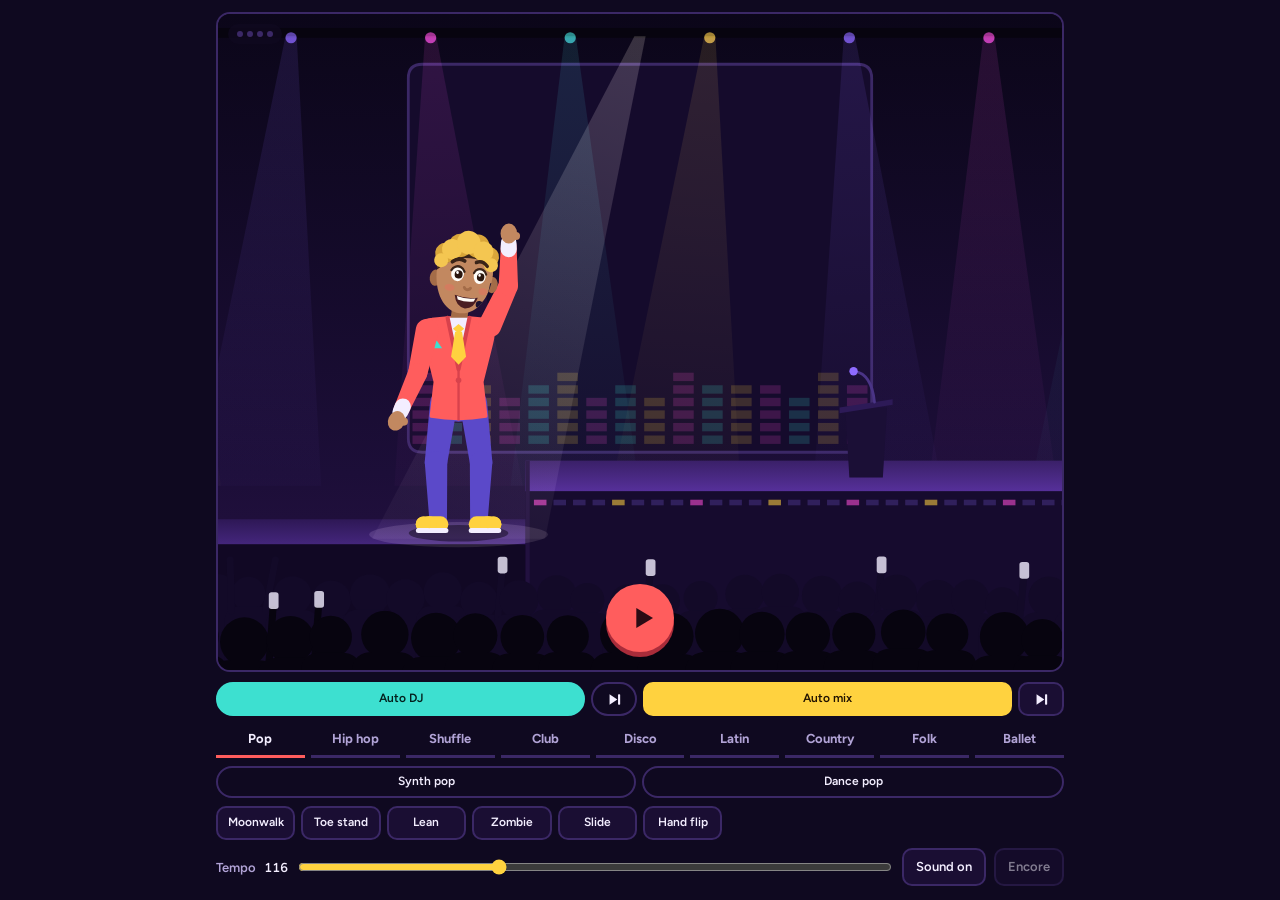
==== dance/index.html @ c763d9d4 "Dance Stage: a foot on full pointe is one tapered shape, not two blobs On full tiptoe the shoe was d" ====
<!DOCTYPE html>
<html lang="en">
<head>
<meta charset="utf-8">
<meta name="viewport" content="width=device-width, initial-scale=1">
<title>Dance Stage</title>
<link href="https://fonts.googleapis.com/css2?family=Bowlby+One&family=Figtree:wght@400;600;700&display=swap" rel="stylesheet">
<style>
:root{
  /* layout: one-screen stage toy. The stage canvas takes all spare height, control deck docked below. */
  --night:#0F0920;
  --deck:#1A0E33;
  --line:#3B2866;
  --coral:#FF5D5D;
  --sun:#FFD23F;
  --aqua:#3DE0D0;
  --paper:#F3EEFF;
  --muted:#B1A3D6;
  --display:"Bowlby One","Arial Black",Impact,sans-serif;
  --body:"Figtree",system-ui,-apple-system,"Segoe UI",Roboto,sans-serif;
  color-scheme:dark;
}
*{box-sizing:border-box}
[hidden]{display:none!important}
html,body{height:100%;margin:0}
body{background:var(--night);color:var(--paper);font-family:var(--body);-webkit-font-smoothing:antialiased;overscroll-behavior:none}
.app{height:100%;min-height:640px;max-width:880px;margin:0 auto;display:flex;flex-direction:column}

.stage{position:relative;flex:1 1 auto;min-height:280px;margin:12px 16px 0;border:2px solid var(--line);border-radius:14px;overflow:hidden;background:#0B0619}
canvas{position:absolute;inset:0;width:100%;height:100%;display:block;touch-action:manipulation;cursor:pointer}
.hud{position:absolute;top:10px;left:10px;display:flex;align-items:center;padding:7px 9px;border-radius:999px;background:rgba(15,9,32,.74);pointer-events:none}
.dots{display:flex;gap:4px;flex:none}
.dots i{width:6px;height:6px;border-radius:50%;background:var(--line)}
.dots i.on{background:var(--sun)}
.go{position:absolute;left:50%;bottom:18px;transform:translateX(-50%);width:68px;height:68px;display:grid;place-items:center;background:var(--coral);border:0;border-radius:50%;padding:0;box-shadow:0 5px 0 #A92C3A;cursor:pointer}
.go svg{width:32px;height:32px;margin-left:5px;fill:#2A0B14}
.go:active{transform:translate(-50%,3px);box-shadow:0 2px 0 #A92C3A}
.hint{position:absolute;left:50%;bottom:8px;transform:translateX(-50%);margin:0;font-size:12px;font-weight:600;color:var(--paper);background:rgba(15,9,32,.74);padding:4px 10px;border-radius:999px;pointer-events:none;white-space:nowrap}
.hint.warn{background:var(--coral);color:#2A0B14}
.mini{position:absolute;top:8px;right:8px;font:600 12px/1 var(--body);color:var(--muted);background:rgba(15,9,32,.74);border:1px solid var(--line);border-radius:999px;padding:8px 12px;cursor:pointer}
.mini:disabled{opacity:.6;cursor:default}
.report{position:absolute;inset:8px;z-index:2;display:flex;flex-direction:column;gap:8px;padding:14px;border:2px solid var(--line);border-radius:12px;background:rgba(15,9,32,.96);font-size:13px;line-height:1.4;overflow:auto}
.report h2{font-family:var(--display);font-weight:400;font-size:18px;margin:0;color:var(--sun)}
.report .sum{margin:0;font-weight:700}
.report .sum.ok{color:var(--aqua)}
.report .sum.bad{color:var(--coral)}
.report ul{margin:0;padding:0;list-style:none;display:grid;gap:6px}
.report li{display:grid;grid-template-columns:1.2em 1fr;gap:0 6px}
.report li b{color:var(--aqua)}
.report li.bad b{color:var(--coral)}
.report li small{grid-column:2;color:var(--muted);font-size:12px}
.report .btn{align-self:flex-start}

.deck{padding:10px 16px 14px;display:flex;flex-direction:column;gap:8px}
.autos{display:grid;grid-template-columns:1fr 46px 1fr 46px;gap:6px}
.autos > *{min-height:34px}
.skip{display:grid;place-items:center;padding:0;color:var(--paper)}
.skip svg{width:17px;height:17px;fill:currentColor}
.skip:active{background:var(--line)}
.tabs{display:flex;flex-wrap:wrap;gap:6px}
.tab{position:relative;flex:1 1 18%;font:700 13px/1.1 var(--body);color:var(--muted);background:transparent;border:0;border-bottom:3px solid var(--line);min-height:34px;padding:4px 2px;cursor:pointer}
.tab[aria-pressed="true"]{color:var(--paper);border-bottom-color:var(--coral)}
.styles,.moves{transform-origin:50% 0}
.flip{animation:flip .28s ease-out}
@keyframes flip{from{transform:perspective(520px) rotateX(-80deg);opacity:0}to{transform:none;opacity:1}}
@media (prefers-reduced-motion:reduce){ .flip{animation:none} }
@media (max-height:680px){ .stage{min-height:240px} }
.styles{display:flex;gap:6px;min-height:32px}
.moves{display:grid;grid-template-columns:repeat(5,1fr);grid-auto-rows:34px;gap:6px;min-height:74px}
.pill,.chip,.btn{position:relative;font:600 13px/1.1 var(--body);color:var(--paper);background:var(--deck);border:2px solid var(--line);cursor:pointer;padding:6px 4px}
.pill,.chip{font-size:12px;padding:4px 2px}
.pill{flex:1 1 auto;min-width:0;padding:4px 6px;white-space:nowrap;border-radius:999px;min-height:32px;background:transparent}
.pill[aria-pressed="true"]{background:var(--aqua);border-color:var(--aqua);color:#04201D}
.chip{border-radius:10px;min-height:34px}
.chip[aria-pressed="true"]{background:var(--sun);border-color:var(--sun);color:#221300}
.live::after{content:"";position:absolute;top:-4px;right:-4px;width:7px;height:7px;border-radius:50%;background:var(--coral);box-shadow:0 0 0 2px var(--night)}
.tab.live::after{top:3px;right:5px}
.btn{border-radius:10px;min-height:38px;padding:6px 12px;white-space:nowrap}
.btn[aria-pressed="false"]{color:var(--muted)}
.btn:disabled{opacity:.5;cursor:default}
.row{display:flex;align-items:center;gap:8px}
.tempo{display:flex;align-items:center;gap:8px;flex:1 1 auto;min-width:0;font-size:13px;font-weight:600;color:var(--muted)}
.tempo output{color:var(--paper);font-variant-numeric:tabular-nums;min-width:3ch}
.tempo input{flex:1 1 auto;min-width:60px;accent-color:var(--sun)}
button:focus-visible,input:focus-visible{outline:3px solid var(--aqua);outline-offset:2px}
@media (min-width:640px){
  .moves{grid-template-columns:repeat(10,1fr);min-height:34px}
  .tab{flex:1 1 0}
}
@media (max-width:379px){
  .tab{font-size:12.5px}
  .pill{font-size:11px;padding:4px}
  .chip{font-size:11.5px}
}
@media (max-width:339px){
  .pill{font-size:10.5px;padding:4px 2px}
}
</style>
</head>
<body>
<main class="app">
  <div class="stage">
    <canvas id="cv" role="img" aria-label="A cartoon man in a coral suit and yellow tie on a concert stage. He hops up from the side step and dances."></canvas>
    <div class="hud"><span class="dots" aria-hidden="true"><i></i><i></i><i></i><i></i></span></div>
    <button id="start" class="go" type="button" aria-label="Start the show"><svg viewBox="0 0 24 24" aria-hidden="true"><path d="M7 4.5v15l12.5-7.5z"/></svg></button>
    <p id="hint" class="hint warn" hidden>Tap anywhere to turn the sound on</p>
    <button id="test" class="mini" type="button" aria-label="Run the self-test" hidden>Test</button>
    <div id="report" class="report" role="dialog" aria-labelledby="reportTitle" hidden>
      <h2 id="reportTitle">Self-test</h2>
      <p id="reportSum" class="sum"></p>
      <ul id="reportList"></ul>
      <button id="reportClose" class="btn" type="button">Close</button>
    </div>
  </div>

  <section class="deck" aria-label="Show controls">
    <div class="autos">
      <button type="button" id="autodj" class="pill" aria-pressed="true">Auto DJ</button>
      <button type="button" id="skipdj" class="pill skip" aria-label="Skip to the next music" title="Next music"><svg viewBox="0 0 24 24" aria-hidden="true"><path d="M5 4.5v15l11-7.5z"/><rect x="17" y="4.5" width="3" height="15" rx="1"/></svg></button>
      <button type="button" id="automix" class="chip" aria-pressed="true">Auto mix</button>
      <button type="button" id="skipmix" class="chip skip" aria-label="Skip to the next move" title="Next move"><svg viewBox="0 0 24 24" aria-hidden="true"><path d="M5 4.5v15l11-7.5z"/><rect x="17" y="4.5" width="3" height="15" rx="1"/></svg></button>
    </div>
    <div class="tabs" role="group" aria-label="Program">
      <button type="button" class="tab" data-tab="pop" aria-pressed="true">Pop</button>
      <button type="button" class="tab" data-tab="hiphop" aria-pressed="false">Hip hop</button>
      <button type="button" class="tab" data-tab="shuffle" aria-pressed="false">Shuffle</button>
      <button type="button" class="tab" data-tab="club" aria-pressed="false">Club</button>
      <button type="button" class="tab" data-tab="disco" aria-pressed="false">Disco</button>
      <button type="button" class="tab" data-tab="latin" aria-pressed="false">Latin</button>
      <button type="button" class="tab" data-tab="country" aria-pressed="false">Country</button>
      <button type="button" class="tab" data-tab="folk" aria-pressed="false">Folk</button>
      <button type="button" class="tab" data-tab="ballet" aria-pressed="false">Ballet</button>
    </div>
    <div class="styles" role="group" aria-label="Music style">
      <button type="button" class="pill" data-tab="pop" data-style="synthpop" aria-pressed="false">Synth pop</button>
      <button type="button" class="pill" data-tab="pop" data-style="dancepop" aria-pressed="false">Dance pop</button>
      <button type="button" class="pill" data-tab="hiphop" data-style="hiphop" aria-pressed="false" hidden>Boom bap</button>
      <button type="button" class="pill" data-tab="hiphop" data-style="trap" aria-pressed="false" hidden>Trap</button>
      <button type="button" class="pill" data-tab="hiphop" data-style="rnb" aria-pressed="false" hidden>R&amp;B</button>
      <button type="button" class="pill" data-tab="hiphop" data-style="funk" aria-pressed="false" hidden>Funk</button>
      <button type="button" class="pill" data-tab="shuffle" data-style="swing" aria-pressed="false" hidden>Electro swing</button>
      <button type="button" class="pill" data-tab="shuffle" data-style="slap" aria-pressed="false" hidden>Slap house</button>
      <button type="button" class="pill" data-tab="shuffle" data-style="midnight" aria-pressed="false" hidden>Midnight shuffle</button>
      <button type="button" class="pill" data-tab="club" data-style="house" aria-pressed="false" hidden>House</button>
      <button type="button" class="pill" data-tab="club" data-style="trance" aria-pressed="false" hidden>Trance</button>
      <button type="button" class="pill" data-tab="club" data-style="techno" aria-pressed="false" hidden>Techno</button>
      <button type="button" class="pill" data-tab="club" data-style="deep" aria-pressed="false" hidden>Deep house</button>
      <button type="button" class="pill" data-tab="disco" data-style="disco" aria-pressed="false" hidden>Disco</button>
      <button type="button" class="pill" data-tab="disco" data-style="italo" aria-pressed="false" hidden>Italo disco</button>
      <button type="button" class="pill" data-tab="latin" data-style="lambada" aria-pressed="false" hidden>Lambada</button>
      <button type="button" class="pill" data-tab="latin" data-style="samba" aria-pressed="false" hidden>Samba</button>
      <button type="button" class="pill" data-tab="latin" data-style="flamenco" aria-pressed="false" hidden>Flamenco</button>
      <button type="button" class="pill" data-tab="latin" data-style="latin" aria-pressed="false" hidden>Latin pop</button>
      <button type="button" class="pill" data-tab="country" data-style="honkytonk" aria-pressed="false" hidden>Honky tonk</button>
      <button type="button" class="pill" data-tab="country" data-style="hoedown" aria-pressed="false" hidden>Hoedown</button>
      <button type="button" class="pill" data-tab="folk" data-style="jig" aria-pressed="false" hidden>Jig</button>
      <button type="button" class="pill" data-tab="folk" data-style="polka" aria-pressed="false" hidden>Polka</button>
      <button type="button" class="pill" data-tab="folk" data-style="sirtaki" aria-pressed="false" hidden>Sirtaki</button>
      <button type="button" class="pill" data-tab="folk" data-style="tarantella" aria-pressed="false" hidden>Tarantella</button>
      <button type="button" class="pill" data-tab="folk" data-style="hora" aria-pressed="false" hidden>Hora</button>
      <button type="button" class="pill" data-tab="ballet" data-style="swan" aria-pressed="false" hidden>Swan Lake</button>
      <button type="button" class="pill" data-tab="ballet" data-style="cygnets" aria-pressed="false" hidden>Cygnets</button>
      <button type="button" class="pill" data-tab="ballet" data-style="cancan" aria-pressed="false" hidden>Can-can</button>
      <button type="button" class="pill" data-tab="ballet" data-style="trepak" aria-pressed="false" hidden>Trepak</button>
      <button type="button" class="pill" data-tab="ballet" data-style="mountain" aria-pressed="false" hidden>Mtn King</button>
    </div>
    <div class="moves" role="group" aria-label="Dance move">
      <button type="button" class="chip" data-tab="pop" data-move="moonwalk" aria-pressed="false">Moonwalk</button>
      <button type="button" class="chip" data-tab="pop" data-move="toestand" aria-pressed="false">Toe stand</button>
      <button type="button" class="chip" data-tab="pop" data-move="lean" aria-pressed="false">Lean</button>
      <button type="button" class="chip" data-tab="pop" data-move="zombie" aria-pressed="false">Zombie</button>
      <button type="button" class="chip" data-tab="pop" data-move="slide" aria-pressed="false">Slide</button>
      <button type="button" class="chip" data-tab="pop" data-move="handflip" aria-pressed="false">Hand flip</button>
      <button type="button" class="chip" data-tab="hiphop" data-move="toprock" aria-pressed="false" hidden>Top rock</button>
      <button type="button" class="chip" data-tab="hiphop" data-move="headspin" aria-pressed="false" hidden>Headspin</button>
      <button type="button" class="chip" data-tab="hiphop" data-move="dab" aria-pressed="false" hidden>Dab</button>
      <button type="button" class="chip" data-tab="hiphop" data-move="nae" aria-pressed="false" hidden>Nae nae</button>
      <button type="button" class="chip" data-tab="hiphop" data-move="gallop" aria-pressed="false" hidden>Gallop</button>
      <button type="button" class="chip" data-tab="hiphop" data-move="wave" aria-pressed="false" hidden>Wave</button>
      <button type="button" class="chip" data-tab="shuffle" data-move="runman" aria-pressed="false" hidden>Running man</button>
      <button type="button" class="chip" data-tab="shuffle" data-move="tstep" aria-pressed="false" hidden>T-step</button>
      <button type="button" class="chip" data-tab="shuffle" data-move="charleston" aria-pressed="false" hidden>Charleston</button>
      <button type="button" class="chip" data-tab="shuffle" data-move="rubber" aria-pressed="false" hidden>Rubber legs</button>
      <button type="button" class="chip" data-tab="shuffle" data-move="sidekick" aria-pressed="false" hidden>Side kicks</button>
      <button type="button" class="chip" data-tab="shuffle" data-move="xjump" aria-pressed="false" hidden>X jump</button>
      <button type="button" class="chip" data-tab="club" data-move="floss" aria-pressed="false" hidden>Floss</button>
      <button type="button" class="chip" data-tab="club" data-move="bounce" aria-pressed="false" hidden>Bounce</button>
      <button type="button" class="chip" data-tab="club" data-move="jump" aria-pressed="false" hidden>Hands up</button>
      <button type="button" class="chip" data-tab="club" data-move="spin" aria-pressed="false" hidden>Spin jump</button>
      <button type="button" class="chip" data-tab="club" data-move="glide" aria-pressed="false" hidden>Glide</button>
      <button type="button" class="chip" data-tab="club" data-move="skank" aria-pressed="false" hidden>Skank</button>
      <button type="button" class="chip" data-tab="club" data-move="robot" aria-pressed="false" hidden>Robot</button>
      <button type="button" class="chip" data-tab="disco" data-move="disco" aria-pressed="false" hidden>Point</button>
      <button type="button" class="chip" data-tab="disco" data-move="hustle" aria-pressed="false" hidden>Hustle</button>
      <button type="button" class="chip" data-tab="disco" data-move="bump" aria-pressed="false" hidden>Bump</button>
      <button type="button" class="chip" data-tab="disco" data-move="roll" aria-pressed="false" hidden>Roll</button>
      <button type="button" class="chip" data-tab="disco" data-move="twist" aria-pressed="false" hidden>Twist</button>
      <button type="button" class="chip" data-tab="latin" data-move="lambada" aria-pressed="false" hidden>Lambada</button>
      <button type="button" class="chip" data-tab="latin" data-move="dip" aria-pressed="false" hidden>Dip</button>
      <button type="button" class="chip" data-tab="latin" data-move="samba" aria-pressed="false" hidden>Samba</button>
      <button type="button" class="chip" data-tab="latin" data-move="volta" aria-pressed="false" hidden>Volta</button>
      <button type="button" class="chip" data-tab="latin" data-move="zapateado" aria-pressed="false" hidden>Heels</button>
      <button type="button" class="chip" data-tab="latin" data-move="braceo" aria-pressed="false" hidden>Ol&eacute;</button>
      <button type="button" class="chip" data-tab="latin" data-move="macarena" aria-pressed="false" hidden>Macarena</button>
      <button type="button" class="chip" data-tab="country" data-move="lasso" aria-pressed="false" hidden>Lasso</button>
      <button type="button" class="chip" data-tab="country" data-move="heeltoe" aria-pressed="false" hidden>Heel toe</button>
      <button type="button" class="chip" data-tab="country" data-move="grapevine" aria-pressed="false" hidden>Grapevine</button>
      <button type="button" class="chip" data-tab="country" data-move="heelclick" aria-pressed="false" hidden>Heel click</button>
      <button type="button" class="chip" data-tab="country" data-move="kneeslap" aria-pressed="false" hidden>Knee slap</button>
      <button type="button" class="chip" data-tab="country" data-move="rodeo" aria-pressed="false" hidden>Rodeo</button>
      <button type="button" class="chip" data-tab="folk" data-move="jigstep" aria-pressed="false" hidden>Jig step</button>
      <button type="button" class="chip" data-tab="folk" data-move="sevens" aria-pressed="false" hidden>Sevens</button>
      <button type="button" class="chip" data-tab="folk" data-move="trebles" aria-pressed="false" hidden>Trebles</button>
      <button type="button" class="chip" data-tab="folk" data-move="polka" aria-pressed="false" hidden>Polka</button>
      <button type="button" class="chip" data-tab="folk" data-move="sirtaki" aria-pressed="false" hidden>Sirtaki</button>
      <button type="button" class="chip" data-tab="folk" data-move="tarantella" aria-pressed="false" hidden>Taran&shy;tella</button>
      <button type="button" class="chip" data-tab="folk" data-move="hora" aria-pressed="false" hidden>Hora</button>
      <button type="button" class="chip" data-tab="ballet" data-move="pirouette" aria-pressed="false" hidden>Pirouette</button>
      <button type="button" class="chip" data-tab="ballet" data-move="leap" aria-pressed="false" hidden>Leap</button>
      <button type="button" class="chip" data-tab="ballet" data-move="swan" aria-pressed="false" hidden>Swan</button>
      <button type="button" class="chip" data-tab="ballet" data-move="cygnets" aria-pressed="false" hidden>Cygnets</button>
      <button type="button" class="chip" data-tab="ballet" data-move="cancan" aria-pressed="false" hidden>Can-can</button>
      <button type="button" class="chip" data-tab="ballet" data-move="squat" aria-pressed="false" hidden>Squats</button>
      <button type="button" class="chip" data-tab="ballet" data-move="sneak" aria-pressed="false" hidden>Sneak</button>
    </div>
    <div class="row">
      <label class="tempo" for="tempo">Tempo <output id="bpm" for="tempo">116</output>
        <input id="tempo" type="range" min="84" max="180" step="2" value="116">
      </label>
      <button id="sound" class="btn" type="button" aria-pressed="true">Sound on</button>
      <button id="encore" class="btn" type="button" disabled>Encore</button>
    </div>
  </section>
</main>

<script>
(() => {
'use strict';
const $ = id => document.getElementById(id);
const cv = $('cv'), ctx = cv.getContext('2d');
const reduce = !!(window.matchMedia && matchMedia('(prefers-reduced-motion: reduce)').matches);
const PI = Math.PI, TAU = PI * 2;
const lerp = (a, b, t) => a + (b - a) * t;
const clamp = (v, a, b) => v < a ? a : v > b ? b : v;
const frac = v => v - Math.floor(v);
const mod = (a, n) => ((a % n) + n) % n;
const ease = t => t < .5 ? 4 * t * t * t : 1 - Math.pow(-2 * t + 2, 3) / 2;
const easeOut = t => 1 - Math.pow(1 - clamp(t, 0, 1), 3);
const dip = b => .5 + .5 * Math.cos(TAU * b);            // 1 on the beat, 0 between beats
const hash = n => frac(Math.sin(n * 127.1 + 311.7) * 43758.5453);
const C = { coral:'#FF5D5D', sun:'#FFD23F', aqua:'#3DE0D0', paper:'#F3EEFF', violet:'#8E6BFF' };
const hexA = (hex, a) => { const n = parseInt(hex.slice(1), 16); return `rgba(${n >> 16},${(n >> 8) & 255},${n & 255},${a})`; };

/* ---------- sizing: a 400-unit-wide virtual scene, centred, background bleeds to the edges ---------- */
const VW = 400;
let cw = 1, ch = 1, dpr = 1, S = 1, ox = 0, VH = 470, X0 = 0, X1 = 400, FLOOR = 330;
function resize(){
  const r = cv.getBoundingClientRect();
  dpr = Math.min(window.devicePixelRatio || 1, 2);
  cw = Math.max(1, r.width); ch = Math.max(1, r.height);
  cv.width = Math.round(cw * dpr); cv.height = Math.round(ch * dpr);
  S = Math.min(cw / VW, ch / 470); ox = (cw - VW * S) / 2; VH = ch / S;
  X0 = -ox / S; X1 = (cw - ox) / S; FLOOR = VH - 140;
}
if (window.ResizeObserver) new ResizeObserver(resize).observe(cv);
window.addEventListener('resize', resize);
resize();

/* ---------- music styles and show structure ---------- */
const STYLES = {
  // club: all original. House set the standard, and the other three are written to sit in the same balance of kick, bass and tune
  house:  { label:'House',  wall:'HOUSE',  bpm:126, vol:1.5, cols:['#FFD23F', '#3DE0D0', '#FF5D5D', '#8E6BFF'] },
  trance: { label:'Trance', wall:'TRANCE', bpm:136, vol:1.25, cols:['#4D7CFF', '#3DE0D0', '#FF4FD8', '#F3EEFF'] },
  techno: { label:'Techno', wall:'TECHNO', bpm:130, vol:1, cols:['#3DE0D0', '#F3EEFF', '#4D7CFF', '#8E6BFF'] },
  deep:   { label:'Deep house', wall:'DEEP HOUSE', bpm:122, vol:.71, tune:true, cols:['#5FE08A', '#3DE0D0', '#8E6BFF', '#FFD23F'] },
  // public-domain classics: Tchaikovsky (Swan Lake 1877, The Nutcracker 1892), Offenbach (1858), Grieg (1875)
  swan:     { label:'Swan Lake', wall:'SWAN LAKE',     bpm:108, vol:.42, classical:true, costume:'tutu', cols:['#BFE3FF', '#F3EEFF', '#FFB7D5', '#8E6BFF'] },
  cygnets:  { label:'Cygnets',   wall:'CYGNETS',  bpm:108, vol:.5, classical:true, costume:'tutu', cols:['#FFB7D5', '#F3EEFF', '#BFE3FF', '#FFD23F'] },
  cancan:   { label:'Can-can',   wall:'CAN-CAN',       bpm:152, vol:.85, classical:true, costume:'tutu', cols:['#FF5D5D', '#FFD23F', '#FF4FD8', '#F3EEFF'] },
  trepak:   { label:'Trepak',    wall:'TREPAK',        bpm:150, vol:1, classical:true, costume:'hat',  cols:['#FF5D5D', '#F3EEFF', '#FFD23F', '#4D7CFF'] },
  mountain: { label:'Mtn King',  wall:'MOUNTAIN KING', bpm:100, accel:9, vol:1, classical:true, cols:['#5FE08A', '#FF9A3D', '#8E6BFF', '#FF5D5D'] },
  // hip hop, funk and country: original grooves written for this page
  hiphop:    { label:'Boom bap',   wall:'BOOM BAP', bpm:94,  vol:.66, costume:'cap', cols:['#FFD23F', '#FF5D5D', '#3DE0D0', '#F3EEFF'] },
  trap:      { label:'Trap',       wall:'TRAP',  bpm:140, vol:1.3, costume:'cap', cols:['#FF5D5D', '#8E6BFF', '#FF4FD8', '#4D7CFF'] },
  rnb:       { label:'R&B',        wall:'R&B',   bpm:96,  vol:.62, tune:true, costume:'cap', cols:['#D79CE8', '#FF4FD8', '#8E6BFF', '#FFD23F'] },
  funk:      { label:'Funk',       wall:'FUNK',  bpm:112, vol:1.35, costume:'cap', cols:['#FF9A3D', '#FFD23F', '#FF4FD8', '#3DE0D0'] },
  honkytonk: { label:'Honky tonk', wall:'HONKY TONK',  bpm:120, vol:1.5, tune:true, costume:'cowboy', cols:['#FFB347', '#FFD23F', '#FF5D5D', '#F3EEFF'] },
  hoedown:   { label:'Hoedown',    wall:'HOEDOWN',  bpm:132, vol:.72, tune:true, costume:'cowboy', cols:['#FFD23F', '#5FE08A', '#FF9A3D', '#F3EEFF'] },
  // pop, shuffle and disco: more original grooves
  synthpop: { label:'Synth pop',     wall:'SYNTH POP',       bpm:116, vol:1.35, costume:'fedora', cols:['#FF4FD8', '#3DE0D0', '#FFD23F', '#8E6BFF'] },
  dancepop: { label:'Dance pop',     wall:'DANCE POP',       bpm:118, vol:.66, tune:true, costume:'fedora', cols:['#F3EEFF', '#FF4FD8', '#8E6BFF', '#FFD23F'] },
  swing:    { label:'Electro swing', wall:'ELECTRO SWING',    bpm:126, vol:.88, tune:true, cols:['#FFD23F', '#F3EEFF', '#FF9A3D', '#FF5D5D'] },
  slap:     { label:'Slap house',    wall:'SLAP HOUSE', bpm:124, vol:1.35, cols:['#3DE0D0', '#4D7CFF', '#FF4FD8', '#F3EEFF'] },
  midnight: { label:'Midnight shuffle', wall:'MIDNIGHT SHUFFLE', bpm:100, vol:.88, tune:true, cols:['#57C8D9', '#858CFF', '#B5DFFF', '#D79CE8'] },
  disco:    { label:'Disco',         wall:'DISCO',   bpm:118, vol:.61, tune:true, cols:['#FF4FD8', '#FFD23F', '#3DE0D0', '#FF5D5D'] },
  italo:    { label:'Italo disco',   wall:'ITALO DISCO', bpm:124, vol:1.14, tune:true, cols:['#4D7CFF', '#FF4FD8', '#F3EEFF', '#3DE0D0'] },
  // Latin: original tunes in each style, on plucked strings
  latin:    { label:'Latin pop', wall:'LATIN POP', bpm:104, vol:.84, tune:true, costume:'fedora', cols:['#FF5D5D', '#FFD23F', '#5FE08A', '#FF9A3D'] },
  lambada:  { label:'Lambada',   wall:'LAMBADA',   bpm:120, vol:.72, tune:true, cols:['#FF9A3D', '#FF4FD8', '#FFD23F', '#3DE0D0'] },
  samba:    { label:'Samba',     wall:'SAMBA',     bpm:104, vol:.5, tune:true, costume:'plume', cols:['#5FE08A', '#FFD23F', '#4D7CFF', '#FF4FD8'] },
  flamenco: { label:'Flamenco',  wall:'FLAMENCO',  bpm:112, vol:.88, tune:true, costume:'cordobes', cols:['#FF5D5D', '#FF9A3D', '#FFD23F', '#F3EEFF'] },
  // folk dances. The jig is "The Irish Washerwoman", a traditional tune first printed in 1788; the others are original tunes in each country's manner
  jig:        { label:'Jig',        wall:'JIG',        bpm:116, vol:.68, tune:true, cols:['#5FE08A', '#F3EEFF', '#FF9A3D', '#2FBF71'] },
  polka:      { label:'Polka',      wall:'POLKA',      bpm:124, vol:.63, tune:true, costume:'alpine', cols:['#FFD23F', '#FF5D5D', '#F3EEFF', '#5FE08A'] },
  sirtaki:    { label:'Sirtaki',    wall:'SIRTAKI',    bpm:96, accel:7, vol:1.3, tune:true, cols:['#4D7CFF', '#F3EEFF', '#BFE3FF', '#FFD23F'] },
  tarantella: { label:'Tarantella', wall:'TARANTELLA', bpm:132, vol:1.18, tune:true, cols:['#FF5D5D', '#F3EEFF', '#5FE08A', '#FFD23F'] },
  hora:       { label:'Hora',       wall:'HORA',       bpm:128, vol:.54, tune:true, cols:['#BFE3FF', '#FFD23F', '#F3EEFF', '#4D7CFF'] }
};
const STYLE_ORDER = ['synthpop', 'swing', 'disco', 'lambada', 'jig', 'hiphop', 'house', 'honkytonk', 'swan', 'samba', 'slap', 'dancepop', 'polka', 'rnb', 'trance', 'cancan',
  'flamenco', 'italo', 'techno', 'hoedown', 'sirtaki', 'funk', 'cygnets', 'deep', 'latin', 'trap', 'midnight', 'tarantella', 'trepak', 'hora', 'mountain'];   // Auto DJ running order
const rotate = s => STYLE_ORDER[(STYLE_ORDER.indexOf(s) + 1) % STYLE_ORDER.length];
const tuneful = s => !!(STYLES[s].classical || STYLES[s].tune);   // styles whose melody plays on through the build
const AUTO_MOVES = {                             // each style draws on the moves of its own page, so the page of buttons only turns when the music does
  house:  ['bounce', 'floss', 'jump', 'spin', 'glide', 'skank', 'robot'],
  trance: ['jump', 'glide', 'spin', 'bounce', 'floss', 'robot'],
  techno: ['robot', 'floss', 'jump', 'glide', 'spin', 'bounce'],
  deep:   ['glide', 'bounce', 'skank', 'floss', 'spin', 'robot'],
  swan:     ['swan', 'pirouette', 'leap', 'swan'],
  cygnets:  ['cygnets', 'cygnets', 'pirouette', 'cygnets'],
  cancan:   ['cancan', 'cancan', 'leap', 'cancan'],
  trepak:   ['squat', 'squat', 'pirouette', 'squat'],
  mountain: ['sneak', 'sneak', 'sneak', 'sneak'],
  hiphop:    ['toprock', 'headspin', 'dab', 'nae', 'gallop', 'wave'],
  trap:      ['dab', 'nae', 'headspin', 'toprock', 'wave', 'gallop'],
  rnb:       ['wave', 'nae', 'toprock', 'wave', 'dab', 'gallop'],
  funk:      ['toprock', 'gallop', 'headspin', 'wave', 'nae', 'dab'],
  honkytonk: ['heeltoe', 'lasso', 'grapevine', 'kneeslap', 'rodeo', 'heelclick'],
  hoedown:   ['heelclick', 'kneeslap', 'grapevine', 'rodeo', 'lasso', 'heeltoe'],
  synthpop:  ['toestand', 'moonwalk', 'lean', 'zombie', 'slide', 'moonwalk'],
  dancepop:  ['slide', 'handflip', 'toestand', 'moonwalk', 'lean', 'handflip'],
  swing:     ['charleston', 'rubber', 'xjump', 'runman', 'sidekick', 'tstep'],
  slap:      ['runman', 'tstep', 'sidekick', 'xjump', 'charleston', 'rubber'],
  midnight:  ['tstep', 'runman', 'sidekick', 'charleston'],
  disco:     ['disco', 'hustle', 'bump', 'roll', 'twist'],
  italo:     ['roll', 'disco', 'twist', 'hustle', 'bump'],
  latin:     ['macarena', 'macarena', 'volta', 'lambada'],
  lambada:   ['lambada', 'dip', 'lambada', 'volta'],
  samba:     ['samba', 'volta', 'samba', 'dip'],
  flamenco:  ['zapateado', 'braceo', 'zapateado', 'braceo'],
  jig:        ['jigstep', 'sevens', 'trebles', 'jigstep', 'sevens'],
  polka:      ['polka', 'polka', 'polka', 'polka'],
  sirtaki:    ['sirtaki', 'sirtaki', 'sirtaki', 'sirtaki'],
  tarantella: ['tarantella', 'tarantella', 'tarantella', 'tarantella'],
  hora:       ['hora', 'hora', 'hora', 'hora']
};
const LABEL = { bounce:'Bounce', disco:'Point', jump:'Hands up', wave:'Wave', robot:'Robot', spin:'Spin jump', glide:'Glide', floss:'Floss', skank:'Skank', twist:'Twist',
  pirouette:'Pirouette', leap:'Leap', swan:'Swan', cygnets:'Cygnets', cancan:'Can-can', squat:'Squats', sneak:'Sneak',
  dab:'Dab', nae:'Nae nae', gallop:'Gallop', moonwalk:'Moonwalk', toprock:'Top rock', headspin:'Headspin',
  lasso:'Lasso', heeltoe:'Heel toe', grapevine:'Grapevine', heelclick:'Heel click', kneeslap:'Knee slap', rodeo:'Rodeo',
  toestand:'Toe stand', lean:'Lean', zombie:'Zombie', slide:'Slide', handflip:'Hand flip', macarena:'Macarena',
  runman:'Running man', tstep:'T-step', charleston:'Charleston', rubber:'Rubber legs', sidekick:'Side kicks', xjump:'X jump',
  hustle:'Hustle', bump:'Bump', roll:'Roll', jigstep:'Jig step', sevens:'Sevens', trebles:'Trebles',
  lambada:'Lambada', dip:'Dip', samba:'Samba', volta:'Volta', zapateado:'Heels', braceo:'Olé',
  polka:'Polka', sirtaki:'Sirtaki', tarantella:'Tarantella', hora:'Hora' };
const KINDS = ['spin', 'clap', 'drop', 'point'];

const STEPX = 70, STEPDROP = 40, STAGE_L = 118, CX = 200, DROP = 4;
let started = false, beat = 0, bpm = 116, idleT = 0, lastT = 0;
// Beats below are counted from the moment he lands. A section is 32 beats and ends in a build and a drop.
let sec = { start: 0, style: 'synthpop' }, next = { at: 32, style: 'swing', build: 4, riser: false };
let autoDJ = true, pickedStyle = 'auto', phraseBase = 0;
let mode = 'auto', manualMove = 'bounce', sw = null, swCount = 0, moveName = 'bounce', phase = 'idle';
let mix = { t0: 0, base: 0 };                     // Auto mix: the beat in the section its eight-beat phrases count from, and how far along the list a skip has pushed it
let introFrom = { x: STEPX, level: STEPDROP };
const anchor = { x: STEPX, level: STEPDROP, lift: 0 };
let travel = 0, shake = 0, flash = 0, energy = .3, pop = 0, tapHop = 0, tapHopV = 0;
const wear = { tutu: 0, hat: 0, cap: 0, cowboy: 0, fedora: 0, cordobes: 0, plume: 0, alpine: 0 };   // how far on each costume piece is, 0 to 1
let tieA = 0, tieV = 0, hairX = 0, hairXV = 0, hairY = 0, hairYV = 0, lastHX = null, lastHY = null, blink = 0, nextBlink = 2;
const parts = [], puffs = [];

const basePose = () => ({ x:0, y:0, lean:0, tilt:0, head:0, turn:0, hipTilt:0, shTilt:0, lS:.22, lE:.2, rS:.22, rE:.2,
  lfx:-13, lfy:0, rfx:13, rfy:0, lToe:.7, rToe:.7, lK:.55, rK:.55, lz:0, rz:0, pointe:0, lPt:0, rPt:0, lHeel:0, rHeel:0, mouth:.55, brow:0, browT:0,
  sx:1, sy:1, yaw:0, pitch:0, lF:0, rF:0, rot:0, lBack:false, rBack:false, over:false, rope:null, tamb:null, face:'smile' });
const SMOOTH = ['x','y','lean','tilt','head','turn','hipTilt','shTilt','lS','lE','rS','rE','lfx','lfy','rfx','rfy','lToe','rToe','lK','rK','lz','rz','pointe','lPt','rPt','lHeel','rHeel','mouth','brow','browT','pitch','lF','rF'];
let cur = basePose(); cur.mouth = 0;

/* ---------- dance moves: each fills a pose for beat position b (arm angle 0 hangs down, PI/2 out sideways, PI up) ---------- */
function blendKeys(p, A, B, k){ for (const f in B) p[f] = lerp(A[f], B[f], k); }
function discoKey(i){
  const up = mod(i, 2) === 0, mir = mod(Math.floor(i / 4), 2) === 1;
  const k = up ? { aS:2.5, aE:.1, x:-9, lean:-.08, head:-.1, turn:.8 } : { aS:-.45, aE:-.2, x:9, lean:.08, head:.12, turn:-.5 };
  return mir ? { lS:k.aS, lE:k.aE, rS:.8, rE:-1.45, x:-k.x, lean:-k.lean, head:-k.head, turn:-k.turn }
             : { rS:k.aS, rE:k.aE, lS:.8, lE:-1.45, x:k.x, lean:k.lean, head:k.head, turn:k.turn };
}
const ROBO = [
  { lS:PI/2, lE:PI/2,  rS:PI/2, rE:-PI/2, head:.2,  lean:0,   x:0,  turn:-1 },
  { lS:PI/2, lE:-PI/2, rS:PI/2, rE:PI/2,  head:-.2, lean:0,   x:0,  turn:1 },
  { lS:PI,   lE:0,     rS:.12,  rE:0,     head:.08, lean:.1,  x:6,  turn:0 },
  { lS:.12,  lE:0,     rS:PI,   rE:0,     head:-.08, lean:-.1, x:-6, turn:0 }
];
function flossKey(i){                           // straight arms swing one way while the hips swing the other
  const dir = mod(i, 2) === 0 ? -1 : 1;
  const k = { x:-dir * 12, lean:dir * .05, head:-dir * .06, turn:dir * .45, lE:.04, rE:.04 };
  if (dir > 0){ k.rS = .62; k.lS = -.8; } else { k.lS = .62; k.rS = -.8; }
  return k;
}

function runMan(t, p, d){                        // running man, side on: one knee comes up and its foot lands in front while the other slides back; t counts steps, d is the way he faces
  const f = frac(t), L = Math.floor(t) % 2 === 0, a = Math.cos(PI * f) * (L ? 1 : -1);
  const lift = 20 * Math.sin(PI * f), zF = lerp(-1.1, 1.1, ease(f)), zO = lerp(1.1, -1.1, ease(clamp((f - .5) / .5, 0, 1)));
  p.yaw = d * 1; p.pitch = .1; p.lfx = -5; p.rfx = 5; p.y = -5 - 5 * dip(2 * t); p.lToe = p.rToe = .2; p.lK = p.rK = .3;
  if (L){ p.lfy = lift; p.lz = zF; p.rz = zO; } else { p.rfy = lift; p.rz = zF; p.lz = zO; }
  p.lF = p.rF = 1; p.lS = .55 * a; p.rS = -.55 * a; p.lE = p.rE = 1.25; p.head = .04 * a;      // the arms pump against the legs
}
function tStep(g, d, p){                         // T-step: one foot taps out while the other swivels heel and toe; g counts taps, d is the direction
  const h = frac(g), even = Math.floor(g) % 2 === 0, lift = 12 * Math.sin(PI * h), out = lerp(24, 13, Math.sin(PI * h)), a = Math.sin(PI * g);
  p.y = -6 - 4 * dip(g); p.turn = d * .7; p.lean = d * .05;
  if (d > 0){ p.rfx = out; p.rfy = lift; p.rK = .3; p.lfx = -8; p.lToe = even ? .9 : -.7; p.rToe = .8; }
  else { p.lfx = -out; p.lfy = lift; p.lK = .3; p.rfx = 8; p.rToe = even ? .9 : -.7; p.lToe = .8; }
  p.lS = .95 + .3 * a; p.rS = .95 - .3 * a; p.lE = p.rE = .45;
}
function stiff(p){                               // Irish step dance posture: arms pinned to the sides, up on the toes, feet together and turned out
  p.lS = p.rS = .1; p.lE = p.rE = .04; p.pointe = .6; p.lfx = -6; p.rfx = 6; p.lToe = p.rToe = .5; p.lK = p.rK = .3; p.mouth = .3; p.brow = .3;
}

const MOVES = {
  bounce(b, p){
    const s = Math.sin(PI * b), sway = Math.sin(PI * b / 2);
    p.x = 10 * sway; p.y = -8 * dip(b); p.lean = .06 * sway; p.head = .09 * s; p.turn = .5 * sway;
    p.lS = .55 + .32 * s; p.lE = 1.2 + .35 * s; p.rS = .55 - .32 * s; p.rE = 1.2 - .35 * s;
    const up = Math.sin(PI * frac(b)) * 7;
    if (Math.floor(b) % 2 === 0){ p.lfy = up; p.lK = .2; } else { p.rfy = up; p.rK = .2; }
  },
  disco(b, p){
    const i = Math.floor(b);
    blendKeys(p, discoKey(i - 1), discoKey(i), easeOut(frac(b) / .3));
    p.y = -7 * dip(b);
  },
  jump(b, p){
    const air = Math.sin(PI * frac(b)), s = Math.sin(PI * b);
    p.y = 28 * air; p.lfy = p.rfy = 23 * air;
    p.lS = 2.6 + .3 * s; p.rS = 2.6 - .3 * s; p.lE = p.rE = .25;
    p.lean = .08 * s; p.head = .08 * s; p.mouth = .9; p.face = 'joy';
    const sq = Math.pow(dip(b), 6); p.sy = 1 - .08 * sq; p.sx = 1 + .05 * sq;
  },
  wave(b, p){
    const f = PI * b;
    p.y = -5 * dip(b); p.x = 7 * Math.sin(f / 2);
    p.lean = .09 * Math.sin(f - 1.6); p.head = .14 * Math.sin(f - 1.6); p.turn = .7 * Math.sin(f - 1.6);
    p.lS = PI / 2 + .5 * Math.sin(f - .8); p.lE = .75 * Math.sin(f + .4);
    p.rS = PI / 2 + .5 * Math.sin(f - 2.4); p.rE = .75 * Math.sin(f - 3.6);
  },
  robot(b, p){
    const i = Math.floor(b), n = ROBO.length;
    blendKeys(p, ROBO[mod(i - 1, n)], ROBO[mod(i, n)], easeOut(frac(b) / .18));
    p.y = -5 * (1 - clamp(frac(b) / .25, 0, 1));
    p.lfx = -17; p.rfx = 17; p.mouth = .1; p.brow = .6;
  },
  spin(b, p){
    const c = mod(b, 4);
    if (c < 1){
      p.y = -6 * dip(c); p.lean = -.12; p.lS = .9; p.lE = .6; p.rS = -.3; p.rE = -.5; p.head = -.1; p.turn = -.6;
    } else if (c < 2){
      const q = ease(c - 1);
      p.y = lerp(-6, -24, q); p.lean = lerp(-.12, 0, q);
      p.lS = lerp(.9, .6, q); p.lE = lerp(.6, -1.2, q); p.rS = lerp(-.3, .6, q); p.rE = lerp(-.5, -1.2, q);
    } else if (c < 3){
      const q = c - 2;
      p.y = 46 * Math.sin(PI * q); p.lfy = p.rfy = 41 * Math.sin(PI * q);
      p.yaw = TAU * q;
      p.lS = p.rS = 2.9; p.lE = p.rE = .1; p.sy = 1.05; p.sx = .96; p.lfx = -8; p.rfx = 8;
    } else {
      const q = c - 3, sq = 1 - easeOut(q / .45);
      p.sy = 1 - .14 * sq; p.sx = 1 + .1 * sq; p.y = -10 * sq;
      p.lS = p.rS = 1.95; p.lE = p.rE = .3; p.lfx = -20; p.rfx = 20; p.face = 'joy'; p.mouth = 1;
    }
  },
  glide(b, p){
    const a = TAU * b / 8, f = TAU * b;
    p.lean = -.16 * Math.cos(a); p.head = .1 * Math.cos(a); p.turn = Math.cos(a); p.y = -5 * dip(b);
    p.lfx = -14 + 7 * Math.sin(f); p.rfx = 14 - 7 * Math.sin(f);
    p.lfy = Math.max(0, Math.sin(f)) * 4; p.rfy = Math.max(0, -Math.sin(f)) * 4;
    p.lToe = .2 + .7 * Math.sin(f); p.rToe = .2 - .7 * Math.sin(f);
    p.lS = .5 + .5 * Math.sin(PI * b); p.rS = .5 - .5 * Math.sin(PI * b); p.lE = p.rE = .6;
    return 70 * Math.sin(a);
  },
  floss(b, p){
    const i = Math.floor(b), f = frac(b), k = ease(clamp(f / .75, 0, 1));
    blendKeys(p, flossKey(i - 1), flossKey(i), k);
    const m = mod(k > .5 ? i : i - 1, 6);        // which arm passes behind the body on this swing
    p.rBack = m === 1 || m === 5; p.lBack = m === 2 || m === 4;
    p.y = -6 - 3 * Math.sin(PI * f); p.lfx = -17; p.rfx = 17; p.mouth = .75;
  },
  skank(b, p){                                   // ska skank: running on the spot, knees thrown up high and out, the far fist driving down across the body
    const f = frac(b), L = Math.floor(b) % 2 === 0, s = Math.sin(PI * b), k = Math.sin(PI * f), w = L ? 'l' : 'r', o = L ? 'r' : 'l', sg = L ? -1 : 1;
    p.y = -8 * dip(b) - 3; p.lean = .09 * s; p.shTilt = .14 * s; p.head = -.09 * s; p.x = 7 * s; p.turn = .3 * s;
    p[w + 'fy'] = 22 * k; p[w + 'fx'] = sg * (13 + 5 * k); p[w + 'K'] = .9; p[w + 'Toe'] = .9;
    p[o + 'S'] = lerp(.9, .35, k); p[o + 'E'] = lerp(-.5, -1.9, k);
    p[w + 'S'] = .9 + .4 * k; p[w + 'E'] = .9; p.mouth = .7;
  },
  twist(b, p){
    const s = Math.sin(PI * b), low = .5 - .5 * Math.cos(PI * b / 2);
    p.x = 7 * s; p.y = -9 - 10 * low - 3 * dip(b); p.hipTilt = -.06 * s; p.shTilt = .12 * s; p.lean = -.05 * s;
    p.lK = .9 * s; p.rK = -.9 * s; p.lToe = .2 + .7 * s; p.rToe = .2 - .7 * s;
    p.lS = .5 - .28 * s; p.lE = 1.25 + .3 * s; p.rS = .5 + .28 * s; p.rE = 1.25 - .3 * s;
    p.turn = -.5 * s; p.head = .06 * s;
  },
  pirouette(b, p){                               // prepare, two turns on one leg with the other foot at the knee, finish open
    const c = mod(b, 4);
    if (c < 1){
      const q = ease(c);
      p.y = -11 * q; p.lfx = -16; p.rfx = 19; p.lS = 1.55; p.lE = .1; p.rS = .9; p.rE = -1.2; p.turn = -.4;
    } else if (c < 3){
      p.yaw = TAU * 2 * ease((c - 1) / 2);
      p.pointe = 1; p.y = 6; p.lfx = -2; p.lK = .1; p.lToe = .1;
      p.rfx = 7; p.rfy = 40; p.rK = 1.15;
      p.lS = p.rS = 2.95; p.lE = p.rE = .95;      // arms rounded overhead
      p.face = 'calm'; p.mouth = 0;
    } else {
      const q = easeOut((c - 3) / .4);
      p.y = -5 * q; p.lfx = -8; p.rfx = lerp(7, 34, q); p.rToe = 1; p.rK = .2;
      p.lS = p.rS = lerp(2.95, 1.75, q); p.lE = p.rE = lerp(.95, .2, q); p.head = .08; p.turn = .5; p.mouth = .9;
    }
  },
  leap(b, p){                                    // run, plie, then a split leap across the stage; back the other way next time
    const c = mod(b, 8), d = c < 4 ? 1 : -1, u = c < 4 ? c : c - 4;
    p.turn = d * .7;
    if (u < 1.5){
      const st = Math.sin(TAU * u);
      p.y = -6 - 4 * Math.abs(st); p.lean = d * .06;
      p.lfx = -12 + 8 * st * d; p.rfx = 12 + 8 * st * d; p.lfy = Math.max(0, st) * 6; p.rfy = Math.max(0, -st) * 6;
      p.lS = p.rS = 1.3; p.lE = p.rE = .2;
      return d * lerp(-80, -48, u / 1.5);
    }
    if (u < 2){
      const q = (u - 1.5) / .5;
      p.y = -22 * ease(q); p.lS = p.rS = lerp(1.3, .5, q); p.lfx = -17; p.rfx = 17;
      return d * lerp(-48, -40, q);
    }
    if (u < 3){
      const q = u - 2, k = Math.sin(PI * q), sp = Math.min(1, k * 1.6);
      p.y = 58 * k; p.lfx = -14 - 56 * sp; p.rfx = 14 + 56 * sp; p.lfy = p.rfy = p.y + 70 * sp;
      p.lK = p.rK = .12; p.lToe = p.rToe = 1; p.pointe = 1;
      p.lS = p.rS = lerp(.5, 2.05, sp); p.lE = p.rE = .12; p.face = 'joy'; p.mouth = 1; p.sy = 1.03;
      return d * lerp(-40, 56, q);
    }
    const q = u - 3, sq = 1 - easeOut(q / .5);
    p.y = -16 * sq; p.sy = 1 - .1 * sq; p.lS = p.rS = lerp(2.05, 1.6, q); p.lE = p.rE = .2; p.lfx = -16; p.rfx = 16;
    return d * lerp(56, 80, easeOut(q));
  },
  swan(b, p){                                    // tiny steps on tiptoe while the arms rise and fall like wings
    const w = Math.sin(PI * b), w2 = Math.sin(PI * b - .9), st = Math.sin(TAU * b * 2), sway = Math.sin(PI * b / 2);
    p.pointe = 1; p.y = 6; p.lfx = -5; p.rfx = 5; p.lToe = p.rToe = .15; p.lK = p.rK = .25;
    p.lfy = Math.max(0, st) * 2.5; p.rfy = Math.max(0, -st) * 2.5;
    p.lS = p.rS = 1.5 + .7 * w; p.lE = p.rE = -.75 * w2;      // shoulders lead, wrists trail
    p.head = .12 * sway; p.turn = .8 * sway; p.lean = .04 * sway;
    p.face = 'calm'; p.mouth = 0;
    return 46 * Math.sin(TAU * b / 8);
  },
  cygnets(b, p){                                 // arms crossed low, feet springing apart and crossing, heads snapping side to side
    const i = Math.floor(b), f = frac(b), open = i % 2 === 0, hop = Math.sin(PI * f);
    const w = lerp(open ? -3 : 15, open ? 15 : -3, easeOut(f / .3));
    p.lS = p.rS = -.5; p.lE = p.rE = -.12;
    p.pointe = 1; p.y = 3 + 5 * hop; p.lfx = -w; p.rfx = w; p.lfy = p.rfy = 3 * hop; p.lToe = p.rToe = .2;
    if (i % 4 === 3){ p.rfy = 20 * hop; p.rK = 1; p.rfx = 6; }
    const hd = mod(Math.floor(b / 2), 2) === 0 ? 1 : -1;
    p.turn = hd; p.head = hd * .1; p.brow = .5; p.browT = .3; p.mouth = .2;
    return 44 * Math.sin(TAU * b / 8);
  },
  cancan(b, p){                                  // knee up, then a high kick; two beats per leg
    const c = mod(b, 4), L = c < 2, u = L ? c : c - 2, s = L ? -1 : 1;
    let fx, fy;
    p.lS = p.rS = .8; p.lE = p.rE = -1.45; p.shTilt = .1 * Math.sin(TAU * b); p.face = 'joy'; p.mouth = 1; p.pointe = 1;
    if (u < 1){ fy = 32 * easeOut(u / .5); fx = s * 10; p.y = 5 * Math.abs(Math.sin(PI * u)); }
    else { const k2 = u - 1, q = Math.sin(PI * k2); fy = 30 * (1 - k2) + 90 * q; fx = s * (10 + 50 * q); p.y = 6 * q; p.lean = -s * .1 * q; p.head = -s * .06 * q; }
    if (L){ p.lfx = fx; p.lfy = fy; p.lK = .12; p.lToe = 1; p.rfx = 6; } else { p.rfx = fx; p.rfy = fy; p.rK = .12; p.rToe = 1; p.lfx = -6; }
  },
  squat(b, p){                                   // deep squat, arms folded, one leg shooting out on each beat
    const f = frac(b), L = Math.floor(b) % 2 === 0, q = Math.sin(PI * f), e = Math.pow(q, .6);
    p.y = -44 + 6 * q; p.lS = .66; p.lE = -2.23; p.rS = .46; p.rE = -2.03;
    p.head = -.04; p.brow = .7; p.mouth = .85; p.shTilt = (L ? -1 : 1) * .05;
    if (L){ p.lfx = -(12 + 46 * e); p.lfy = 5 * e; p.lK = 1.1 - .95 * e; p.lToe = 1; p.rfx = 10; p.rK = 1.15; }
    else { p.rfx = 12 + 46 * e; p.rfy = 5 * e; p.rK = 1.1 - .95 * e; p.rToe = 1; p.lfx = -10; p.lK = 1.15; }
  },
  sneak(b, p){                                   // cartoon tiptoe: hunched, knees high, shifty looks over each shoulder
    const c = mod(b, 16), d = c < 8 ? 1 : -1, f = frac(b), L = Math.floor(b) % 2 === 0, q = Math.sin(PI * f);
    const look = mod(Math.floor(b / 2), 2) === 0 ? 1 : -1;
    p.y = -12 + 3 * q; p.lean = d * .12; p.pointe = .7;
    p.lS = p.rS = .35; p.lE = p.rE = 2.3;         // hands held up like paws
    p.turn = look; p.head = look * .06; p.brow = -.6; p.browT = -.8; p.mouth = .05;
    if (L){ p.lfy = 24 * q; p.lK = .15; p.lfx = -10 + d * 8 * (f - .5); } else { p.rfy = 24 * q; p.rK = .15; p.rfx = 10 + d * 8 * (f - .5); }
    return d * (-60 + 120 * (c % 8) / 8);
  },

  /* hip hop */
  toprock(b, p){                                 // b-boy top rock: step across the front as the arms fly open, hop back as they fold
    const i = Math.floor(b), f = frac(b), d = mod(i, 4) < 2 ? 1 : -1, q = easeOut(f / .35), o = i % 2 === 0 ? q : 1 - q;
    const hop = 9 * Math.sin(PI * clamp(f / .4, 0, 1));
    p.y = -7 - 5 * dip(b); p.lS = p.rS = lerp(.5, 1.3, o); p.lE = p.rE = lerp(-1.75, .25, o);
    p.lean = -.05 * o; p.shTilt = d * .12 * o; p.turn = -d * .6 * o; p.head = d * .06 * o; p.mouth = .3 + .4 * o; p.brow = .4;
    if (d > 0){ p.rfx = lerp(13, -6, o); p.rz = o; p.rK = lerp(.55, .15, o); p.rfy = hop; p.lfx = -13 - 3 * o; }
    else { p.lfx = lerp(-13, 6, o); p.lz = o; p.lK = lerp(.55, .15, o); p.lfy = hop; p.rfx = 13 + 3 * o; }
  },
  headspin(b, p){                                // crouch, kick up onto the head, spin with the legs in a V, roll out into a b-boy stance
    const c = mod(b, 8);
    if (c < 1){
      const q = ease(c);
      p.y = -34 * q; p.lean = .08 * q; p.lfx = -20; p.rfx = 20; p.lS = p.rS = lerp(.3, .8, q); p.lE = p.rE = lerp(.2, -.3, q); p.browT = -q; p.mouth = .2;
    } else if (c < 6.6){
      const up = ease(clamp(c - 1, 0, 1)), dn = ease(clamp((c - 6) / .6, 0, 1)), k = up * (1 - dn), spin = c >= 2 && c < 6;
      const sp = clamp((c - 2) / 4, 0, 1), sc = Math.sin(TAU * b);
      p.rot = PI * (up + dn); p.y = lerp(-34, -26, up) + 18 * dn;
      if (spin) p.yaw = TAU * 3 * sp * sp * (3 - 2 * sp);
      p.lfx = -20 - (12 + 5 * sc) * k; p.rfx = 20 + (12 - 5 * sc) * k; p.lfy = p.rfy = -28 * k; p.pointe = k; p.lK = p.rK = .5;
      p.lS = p.rS = spin ? 1.95 : 2.5; p.lE = p.rE = spin ? .3 : .5;       // hands on the floor going up and coming down, out wide in the spin
      p.face = 'joy'; p.mouth = 1;
    } else {
      const q = easeOut((c - 6.6) / .5);
      p.y = -4 - 14 * (1 - q); p.lean = -.08; p.lS = .66; p.lE = -2.23; p.rS = .46; p.rE = -2.03; p.lfx = -19; p.rfx = 19;
      p.head = .1; p.turn = .5; p.brow = .8; p.mouth = .15;
    }
  },
  dab(b, p){                                     // drop the head into one elbow as the other arm shoots out, two beats a side
    const c = mod(b, 4), d = c < 2 ? 1 : -1, A = d > 0 ? ['r', 'l'] : ['l', 'r'];
    p.lfx = -19; p.rfx = 19; p.y = -8 - 5 * dip(b);
    if (c % 2 < 1.4){
      p[A[0] + 'S'] = 2.15; p[A[0] + 'E'] = 0; p[A[1] + 'S'] = -2; p[A[1] + 'E'] = -.6;
      p.lean = d * .16; p.head = d * .3; p.turn = d; p.x = -d * 5; p.shTilt = -d * .28; p.over = true; p.brow = -.4; p.mouth = .1;
    } else { p.lS = p.rS = .75; p.lE = p.rE = -2.1; p.y -= 7; p.mouth = .7; }
  },
  nae(b, p){                                     // the whip (one fist punched out wide from a low stance), then the rock with a hand waving up high
    const c = mod(b, 8), s = Math.sin(PI * b), d = c % 4 < 2 ? 1 : -1, A = d > 0 ? ['r', 'l'] : ['l', 'r'];
    p.lfx = -22; p.rfx = 22; p.lK = p.rK = .9;
    if (c < 4){
      const q = easeOut((c % 2) / .25);
      p.y = -17 - 6 * dip(b); p.lean = -d * .1 * q; p.x = d * 7 * q; p.turn = d; p.brow = .5; p.mouth = .3;
      p[A[0] + 'S'] = lerp(.8, 1.5, q); p[A[0] + 'E'] = lerp(-1.6, .05, q); p[A[1] + 'S'] = .55; p[A[1] + 'E'] = -1.3;
    } else {
      p.y = -13 - 5 * dip(b); p.x = 9 * s; p.lean = .08 * s; p.head = .08 * s; p.turn = .6 * s;
      p[A[0] + 'S'] = 2.3; p[A[0] + 'E'] = .45 + .55 * Math.sin(TAU * b); p[A[1] + 'S'] = .45; p[A[1] + 'E'] = -1.1;
      p.face = 'joy'; p.mouth = .9;
    }
  },
  gallop(b, p){                                  // riding an invisible horse: crossed wrists bouncing, then one arm circling like a lasso
    const c = mod(b, 8), i = Math.floor(b), lift = 13 * Math.sin(PI * frac(b));
    p.lfx = -20; p.rfx = 20; p.lK = p.rK = 1; p.y = -12 - 7 * dip(b); p.x = 5 * Math.sin(PI * b / 2); p.head = .06 * Math.sin(PI * b);
    if ([1, 0, 1, 1, 0, 1, 0, 0][mod(i + 1, 8)]) p.rfy = lift; else p.lfy = lift;      // right, left, right-right; left, right, left-left
    if (c < 4){ p.lS = p.rS = .3; p.lE = p.rE = -1.7 + .2 * dip(b); p.mouth = .4; }
    else {
      p.rS = 2.55 + .25 * Math.sin(TAU * b); p.rE = .35 + .3 * Math.cos(TAU * b); p.lS = .3; p.lE = -1.6;
      p.turn = .5; p.face = 'joy'; p.mouth = .9;
    }
    return 16 * Math.sin(TAU * b / 8);
  },
  moonwalk(b, p){                                // side on and gliding backwards: one heel pops while the flat foot slides behind, with a turn round at each end
    const c = mod(b, 16), d = c < 8 ? -1 : 1, u = c % 8, f = frac(b), a = Math.sin(PI * b);
    const slide = lerp(.71, -.71, ease(f)), plant = lerp(-.71, .71, f);      // how far in front of him each foot is
    p.yaw = d * 1.05; p.pitch = .09; p.head = d * .04; p.y = -5 - 2 * Math.sin(PI * f);
    p.lfx = -3; p.rfx = 3; p.lToe = p.rToe = .2; p.lK = p.rK = .3;
    if (Math.floor(b) % 2 === 0){ p.lz = slide; p.rz = plant; p.rPt = .62; } else { p.rz = slide; p.lz = plant; p.lPt = .62; }      // lPt, rPt: that heel is up and its toe stays on the floor
    p.lF = p.rF = 1; p.lS = .4 * a; p.rS = -.4 * a; p.lE = p.rE = .55; p.mouth = .2; p.brow = .4;
    if (u < .5){ p.yaw += d * (TAU - 2.1) * (1 - ease(u / .5)); p.lz = p.rz = 0; p.lPt = p.rPt = 0; p.lS = p.rS = .55; p.lE = p.rE = -1.9; }   // spin round to face the other way
    return -d * lerp(-66, 66, u / 8);
  },

  /* country */
  lasso(b, p){                                   // bow-legged bounce, one thumb in the belt, a rope loop spinning overhead
    const s = Math.sin(PI * b), ph = PI * b, up = 6 * Math.sin(PI * frac(b));
    p.lfx = -21; p.rfx = 21; p.lK = p.rK = 1; p.y = -11 - 6 * dip(b); p.x = 6 * s;
    p.rS = 2.5 + .2 * Math.sin(ph); p.rE = .3 + .28 * Math.cos(ph); p.lS = .5; p.lE = -1.2;
    p.head = .06 * s; p.turn = .5 * Math.cos(ph / 2); p.face = 'joy'; p.mouth = .85; p.rope = ph;
    if (Math.floor(b) % 2 === 0) p.lfy = up; else p.rfy = up;
  },
  heeltoe(b, p){                                 // line-dance step: heel out, toe tucked behind, heel out, stomp; thumbs in the belt
    const c = mod(b, 8), d = c < 4 ? 1 : -1, i = Math.floor(c) % 4, f = frac(b), q = easeOut(f / .3), A = d > 0 ? 'r' : 'l';
    const hop = 7 * Math.sin(PI * clamp(f / .3, 0, 1));
    p.lS = p.rS = .55; p.lE = p.rE = -1.3; p.y = -5 - 4 * dip(b); p.x = -d * 4; p.lean = -d * .04; p.turn = d * .6; p.head = .05 * Math.sin(PI * b); p.mouth = .5;
    let fx = 13, fy = 0, heel = 0, toe = .7, z = 0, k = .55;
    if (i === 1){ fx = lerp(27, -5, q); fy = hop + 8 * q; z = -1; k = 1; toe = .3; }             // toe tucked behind the other heel
    else if (i === 3) p.y -= 4 * (1 - q);                                                          // the stomp has landed
    else {
      fx = lerp(13, 27, q); fy = hop; heel = q; k = .15; toe = 1;                                  // heel dug in, toes up
      if (i === 2 && f > .55){ const r = (f - .55) / .45; fx = lerp(27, 13, r); fy = 15 * Math.sin(PI * r); heel = 1 - r; k = .5; }   // lift for the stomp
    }
    p[A + 'fx'] = d * fx; p[A + 'fy'] = fy; p[A + 'Heel'] = heel; p[A + 'Toe'] = toe; p[A + 'z'] = z; p[A + 'K'] = k;
  },
  grapevine(b, p){                               // side, behind, side, touch and clap, then back the other way
    const c = mod(b, 8), d = c < 4 ? 1 : -1, u = c % 4, i = Math.floor(u), f = frac(b), q = easeOut(f / .4), a = Math.sin(PI * b);
    const hop = 8 * Math.sin(PI * clamp(f / .4, 0, 1)), A = d > 0 ? ['r', 'l'] : ['l', 'r'];
    let lead = 13, trail = -13, lfy = 0, tfy = 0, tz = 0;
    if (i === 0){ lead = lerp(13, 25, q); lfy = hop; }
    else if (i === 1){ lead = lerp(25, 12, q); trail = lerp(-13, 5, q); tfy = hop; tz = -1; }
    else if (i === 2){ lead = lerp(12, 25, q); lfy = hop; trail = lerp(5, -10, q); tz = q - 1; }
    else { lead = lerp(25, 13, q); trail = lerp(-10, 4, q); tfy = hop + 5 * q; }
    p[A[0] + 'fx'] = d * lead; p[A[0] + 'fy'] = lfy; p[A[1] + 'fx'] = d * trail; p[A[1] + 'fy'] = tfy; p[A[1] + 'z'] = tz;
    p.y = -5 - 4 * dip(b); p.turn = d * .7; p.lean = d * .05; p.mouth = .6;
    if ((i === 2 && f > .7) || (i === 3 && f < .35)){ p.lS = p.rS = .75; p.lE = p.rE = -2.1; p.face = 'joy'; }      // the clap
    else { p.lS = .45 + .25 * a; p.rS = .45 - .25 * a; p.lE = p.rE = .7; }
    return d * (-27 + 54 * Math.min(1, u / 3));
  },
  heelclick(b, p){                               // spring up and knock the heels together out to one side, then the other
    const c = mod(b, 4), d = c < 2 ? 1 : -1, u = c % 2, A = d > 0 ? ['r', 'l'] : ['l', 'r'];
    if (u < 1){
      const q = ease(u);
      p.y = -6 - 16 * q; p.lfx = -16; p.rfx = 16; p.lS = p.rS = lerp(.7, .35, q); p.lE = p.rE = .3; p.browT = -.5 * q; p.mouth = .3;
    } else {
      const k = Math.sin(PI * (u - 1)), sp = Math.min(1, k * 1.5);
      p.y = 42 * k; p.lean = -d * .2 * sp; p.x = -d * 8 * sp; p.head = d * .1 * sp; p.turn = d;
      p.lfx = lerp(-16, d * 30 - 5, sp); p.rfx = lerp(16, d * 30 + 5, sp); p.lfy = p.rfy = 38 * k + 16 * sp; p.lK = p.rK = .3;
      p[A[0] + 'S'] = 2.35; p[A[0] + 'E'] = .95; p[A[1] + 'S'] = 1.7; p[A[1] + 'E'] = .1;      // one hand to the hat, the other out for balance
      p.face = 'joy'; p.mouth = 1;
    }
  },
  kneeslap(b, p){                                // hoedown: knee up and slap it, clap, other knee, clap
    const i = mod(Math.floor(b), 4), f = frac(b), q = easeOut(f / .25);
    p.y = -4 - 4 * dip(b); p.mouth = .8; p.face = 'joy';
    if (i % 2 === 0){
      const d = i === 0 ? 1 : -1, A = d > 0 ? 'r' : 'l', B = d > 0 ? 'l' : 'r', up = Math.sqrt(Math.sin(PI * clamp(f / .95, 0, 1)));
      p[A + 'fx'] = d * 9; p[A + 'fy'] = 32 * up; p[A + 'K'] = .85; p[A + 'Toe'] = .3;
      p[A + 'S'] = lerp(1.25, .7, q); p[A + 'E'] = lerp(-.3, -.75, q); p[B + 'S'] = 1.1; p[B + 'E'] = .5;
      p.lean = -d * .07; p.x = -d * 4; p.turn = d * .5; p.head = d * .08;
    } else if (f < .4){ p.lS = p.rS = .75; p.lE = p.rE = -2.1; }
    else { p.lS = p.rS = 1.1; p.lE = p.rE = -.9; }
  },
  rodeo(b, p){                                   // bull ride: one hand on the rope, the other flung high, bucking back and forth
    const f = PI * b, s = Math.sin(f), s2 = Math.sin(f * 2);
    p.lfx = -23; p.rfx = 23; p.lK = p.rK = 1; p.y = -19 + 9 * Math.abs(s); p.lean = .2 * s; p.x = -8 * s; p.head = -.16 * s; p.hipTilt = .08 * s;
    p.lS = .25; p.lE = -1.4; p.rS = 2.3 - .5 * s; p.rE = .4 + .55 * Math.sin(f + 1.2);
    p.lfy = Math.max(0, s2) * 6; p.rfy = Math.max(0, -s2) * 6;
    p.face = s > 0 ? 'ooh' : 'joy'; p.mouth = .9; p.brow = .6;
  },

  /* pop */
  toestand(b, p){                                // snap, spin, kick, then freeze up on the toes with a hand on the hat brim
    const u = mod(b, 4), d = mod(Math.floor(b / 4), 2) === 0 ? 1 : -1, A = d > 0 ? ['r', 'l'] : ['l', 'r'];
    if (u < 1){
      p.y = -6 - 4 * dip(b); p.x = -d * 4; p.turn = d * .6; p.mouth = .3;
      p[A[0] + 'S'] = 1.25; p[A[0] + 'E'] = .5 - .5 * dip(2 * b); p[A[1] + 'S'] = .5; p[A[1] + 'E'] = -1.2;
    } else if (u < 1.75){
      p.yaw = TAU * ease((u - 1) / .75); p.lS = p.rS = .55; p.lE = p.rE = -1.9; p.lfx = -7; p.rfx = 7; p.y = 3; p.lToe = p.rToe = .2;
    } else if (u < 2.6){
      const k = Math.sin(PI * (u - 1.75) / .85);
      p[A[0] + 'fx'] = d * (13 + 34 * k); p[A[0] + 'fy'] = 30 * k; p[A[0] + 'K'] = .15; p[A[0] + 'Toe'] = 1;
      p.lean = -d * .12 * k; p.x = -d * 5 * k; p.y = -4; p.turn = d; p.brow = .6;
      p[A[1] + 'S'] = 1.5; p[A[1] + 'E'] = .1; p[A[0] + 'S'] = .5; p[A[0] + 'E'] = -1.3;
    } else {
      const q = easeOut((u - 2.6) / .3);
      p.pointe = q; p.y = 12 * q - 6; p.lfx = -7; p.rfx = 7; p.lK = p.rK = -.5; p.lToe = p.rToe = .3;
      p[A[0] + 'S'] = 2.35; p[A[0] + 'E'] = .95; p[A[1] + 'S'] = .7; p[A[1] + 'E'] = .15;      // one hand on the brim, the other held out low
      p.head = d * .12; p.turn = -d * .4; p.lean = d * .03; p.face = 'calm'; p.mouth = 0;
    }
  },
  lean(b, p){                                    // the impossible lean, side on: feet flat and together, the body tips forward from the ankles like a plank, holds, and comes back
    const u = mod(b, 4), d = mod(Math.floor(b / 4), 2) === 0 ? 1 : -1;
    const k = u < .5 ? 0 : u < 1.5 ? ease(u - .5) : u < 3 ? 1 : 1 - ease(u - 3);
    p.yaw = d * 1.1; p.tilt = d * .64 * k; p.lfx = -5; p.rfx = 5; p.lToe = p.rToe = .15; p.lK = p.rK = 1; p.y = -1.5 * k;
    p.lS = p.rS = .1; p.lE = p.rE = .05; p.head = -d * .1 * k; p.brow = .5 * k; p.mouth = .15;
  },
  zombie(b, p){                                  // monster walk: both claws raised to one side for two stiff steps, then to the other
    const c = mod(b, 4), i = Math.floor(c), d = c < 2 ? 1 : -1, A = d > 0 ? ['r', 'l'] : ['l', 'r'], j = .25 * dip(b), st = 9 * Math.sin(PI * frac(b));
    p[A[0] + 'S'] = 1.7; p[A[0] + 'E'] = .7 - j; p[A[1] + 'S'] = -1.5; p[A[1] + 'E'] = -.9 + j;
    p.x = d * 7; p.lean = d * .1; p.head = d * .22; p.turn = d; p.shTilt = -d * .12; p.y = -9 - 4 * dip(b);
    p.lfx = -17; p.rfx = 17; p.lK = p.rK = .8;
    if (i % 2 === 0) p[A[0] + 'fy'] = st; else p[A[1] + 'fy'] = st;                             // step, drag
    p.face = 'ooh'; p.brow = -.7; p.browT = -.6; p.over = true;
    return c < 2 ? -9 + 9 * c : 9 - 9 * (c - 2);
  },
  slide(b, p){                                   // a smooth side slide on swivelling feet, then a lapel pop with a shoulder bounce
    const u = mod(b, 4), d = mod(Math.floor(b / 4), 2) === 0 ? 1 : -1, g = Math.sin(TAU * b), a = Math.sin(PI * b);
    if (u < 1.5){
      p.lfx = -11 + 6 * g; p.rfx = 11 - 6 * g; p.lToe = .2 + .7 * g; p.rToe = .2 - .7 * g;
      p.lean = -d * .12; p.turn = d; p.head = -d * .06; p.y = -6; p.lS = p.rS = .45; p.lE = p.rE = .5; p.mouth = .3;
    } else {
      p.lS = p.rS = .95 + .2 * dip(b); p.lE = p.rE = -2.05; p.shTilt = .1 * a; p.y = -5 - 5 * dip(b); p.lfx = -15; p.rfx = 15;
      p.head = .08 * a; p.turn = -d * .4; p.face = 'joy'; p.mouth = .8;
    }
    return d * (u < 1.5 ? -40 + 80 * ease(u / 1.5) : 40);
  },
  handflip(b, p){                                // strut on the spot: one hand flicking up beside the head, the other on the hip, hips swinging
    const s = Math.sin(PI * b), d = mod(Math.floor(b / 4), 2) === 0 ? 1 : -1, A = d > 0 ? ['r', 'l'] : ['l', 'r'], up = 7 * Math.sin(PI * frac(b));
    p[A[0] + 'S'] = 1.75; p[A[0] + 'E'] = .95 + .5 * Math.sin(TAU * 2 * b); p[A[1] + 'S'] = .8; p[A[1] + 'E'] = -1.45;
    p.x = 10 * s; p.hipTilt = -.08 * s; p.lean = -.07 * s; p.head = .1 * s; p.turn = d * .5; p.y = -8 - 4 * dip(b);
    p.lfx = -12; p.rfx = 12; p.lK = p.rK = .7; p.pointe = .25;
    if (Math.floor(b) % 2 === 0) p.lfy = up; else p.rfy = up;
    p.face = 'joy'; p.mouth = .7; p.brow = .5;
  },
  macarena(b, p){                                // the party line dance, one arm a beat: out, palms up, shoulders, head, hips, three hip swivels, a jump and a turn
    const c = mod(b, 16), i = Math.floor(c), f = frac(b);
    const KEY = [[1.35, -.1], [1.35, .3], [-.3, -2], [2.2, 2.1], [-.1, -.9], [.8, -1.45]];
    const r = KEY[Math.min(5, i >> 1)], l = KEY[i === 0 ? 5 : Math.min(5, (i - 1) >> 1)];      // the left arm follows a beat behind the right
    p.rS = r[0]; p.rE = r[1]; p.lS = l[0]; p.lE = l[1];
    p.y = -5 - 3 * dip(b); p.lfx = -14; p.rfx = 14; p.mouth = .7;
    if (i >= 12 && i < 15){ const s = Math.cos(PI * c); p.x = 9 * s; p.hipTilt = -.1 * s; p.lK = p.rK = .8; p.y = -9; }
    else if (i === 15){
      const k = Math.sin(PI * f);
      p.y = 24 * k; p.lfy = p.rfy = 20 * k; p.yaw = TAU * ease(f); p.face = 'joy'; p.mouth = 1;
      if (f < .5){ p.lS = p.rS = .75; p.lE = p.rE = -2.1; }
    }
  },

  /* Latin */
  lambada(b, p){                                 // quick, quick, slow to the side on soft knees, the hips swinging wide, arms held as if round a partner
    const c = mod(b, 8), d = c < 4 ? 1 : -1, u = c % 4, i = Math.floor(u), f = frac(b), A = d > 0 ? ['r', 'l'] : ['l', 'r'];
    const hs = Math.sin(PI * b), roll = Math.cos(PI * b), hop = 7 * Math.sin(PI * clamp(f / .45, 0, 1));
    p.x = 13 * hs; p.hipTilt = -.16 * hs; p.shTilt = .07 * hs; p.lean = -.03 * hs; p.y = -11 + 3 * Math.abs(roll); p.lK = p.rK = .8;
    p.yaw = d * .5; p.head = .06 * hs; p.turn = d * .3; p.lfx = -12; p.rfx = 12; p.mouth = .6;
    if (i === 1) p[A[1] + 'fy'] = hop; else if (i < 3) p[A[0] + 'fy'] = hop;
    p[A[0] + 'S'] = 1.45; p[A[0] + 'E'] = 1.15 + .1 * roll;                                   // the leading hand held up
    p[A[1] + 'S'] = .95; p[A[1] + 'E'] = -1.25;                                               // the other on a partner's back
    return d * (-22 + 44 * ease(clamp(u / 3, 0, 1)));
  },
  dip(b, p){                                     // two swaying steps, then a deep bend to the side with one arm sweeping over the head, and up again
    const c = mod(b, 8), d = c < 4 ? 1 : -1, u = c % 4, A = d > 0 ? ['r', 'l'] : ['l', 'r'], hs = Math.sin(PI * b);
    const k = u < 1.5 ? 0 : u < 2.3 ? ease((u - 1.5) / .8) : u < 3.2 ? 1 : 1 - ease((u - 3.2) / .8);
    p.x = 11 * hs * (1 - k) - d * 9 * k; p.hipTilt = -.14 * hs * (1 - k) + d * .1 * k; p.y = -10 - 8 * k; p.lK = p.rK = .8; p.lfx = -15; p.rfx = 15;
    p.lean = d * .42 * k; p.head = d * .3 * k; p.shTilt = d * .12 * k; p.yaw = d * .35;
    p[A[0] + 'S'] = lerp(1.2, 2.75, k); p[A[0] + 'E'] = lerp(.9, .5, k);
    p[A[1] + 'S'] = lerp(.9, 1.3, k); p[A[1] + 'E'] = lerp(-1.2, .2, k);
    if (k < .05) p[(Math.floor(b) % 2 === 0 ? 'l' : 'r') + 'fy'] = 6 * Math.sin(PI * frac(b));
    if (k > .5){ p.face = 'calm'; p.mouth = 0; } else p.mouth = .6;
  },
  samba(b, p){                                   // samba on the spot: three tiny steps to a beat, one foot flicking back, knees pumping, hips ticking and the arms rocking loose
    const f = frac(b), L = Math.floor(b) % 2 === 0, d = L ? -1 : 1, A = L ? ['l', 'r'] : ['r', 'l'];
    const t1 = Math.sin(PI * clamp(f / .5, 0, 1)), t2 = Math.sin(PI * clamp((f - .5) / .35, 0, 1)), sw = Math.sin(PI * b);
    p.y = -9 - 4 * dip(2 * b); p.x = d * 7 * t1; p.hipTilt = -d * .16 * t1; p.shTilt = d * .05 * t1; p.yaw = .3 * sw; p.lK = p.rK = .85;
    p[A[0] + 'fy'] = 11 * t1; p[A[0] + 'z'] = -t1; p[A[0] + 'fx'] = d * (11 - 4 * t1); p[A[0] + 'K'] = .5;
    p[A[1] + 'fy'] = 5 * t2; p[A[1] + 'fx'] = -d * 10;
    p.lS = 1 + .45 * sw; p.rS = 1 - .45 * sw; p.lE = 1.2 - .3 * sw; p.rE = 1.2 + .3 * sw;
    p.head = .07 * Math.sin(TAU * b); p.face = 'joy'; p.mouth = .9;
  },
  volta(b, p){                                   // samba whisks: side, cross behind, side, then a turn on the spot with the arms thrown up; and back the other way
    const c = mod(b, 8), d = c < 4 ? 1 : -1, u = c % 4, i = Math.floor(u), f = frac(b), A = d > 0 ? ['r', 'l'] : ['l', 'r'], hop = 8 * Math.sin(PI * clamp(f / .5, 0, 1));
    p.y = -8 - 4 * dip(2 * b); p.lK = p.rK = .8; p.face = 'joy';
    if (u < 3){
      const k = Math.sin(PI * f) * (i === 1 ? -1 : 1);
      p.x = d * 8 * k; p.hipTilt = -d * .13 * k; p.turn = d * .6; p.yaw = d * .3; p.mouth = .8;
      if (i === 1){ p[A[1] + 'fx'] = d * 8; p[A[1] + 'z'] = -1; p[A[1] + 'fy'] = hop; p[A[1] + 'Toe'] = .2; } else p[A[0] + 'fy'] = hop;
      p[A[0] + 'S'] = 1.5 + .2 * k; p[A[0] + 'E'] = .3; p[A[1] + 'S'] = .8; p[A[1] + 'E'] = -1.3 + .2 * k;
    } else {
      const q = u - 3;
      p.yaw = d * (.3 + TAU * ease(q)); p.lS = p.rS = 2.5; p.lE = p.rE = .55; p.pointe = .6 * Math.sin(PI * q); p.lfx = -7; p.rfx = 7; p.y = -3; p.mouth = 1;
    }
    return d * (-26 + 52 * Math.min(1, u / 3));
  },
  zapateado(b, p){                               // flamenco footwork: back straight, hands at the lapels, heels drumming in eighths and then twice as fast, and a stamp with one arm curved overhead
    const c = mod(b, 8), d = c < 4 ? 1 : -1, u = c % 4, A = d > 0 ? ['r', 'l'] : ['l', 'r'];
    p.lfx = -9; p.rfx = 9; p.lToe = p.rToe = .45; p.lK = p.rK = .5; p.turn = d * .8; p.head = -d * .05; p.brow = .7; p.browT = .4; p.mouth = .1; p.lean = -d * .03;
    if (u < 3){
      const g = u < 2 ? u * 2 : 4 + (u - 2) * 4, k = Math.sin(PI * frac(g)), w = Math.floor(g) % 2 === 0 ? 'l' : 'r';
      p.y = -7 - 2 * k; p[w + 'fy'] = 7 * k; p[w + 'Heel'] = .8 * (1 - k); p.lS = p.rS = .8; p.lE = p.rE = -1.75; p.yaw = d * .25;
    } else {
      const q = easeOut((u - 3) / .25);
      p.y = -4 - 3 * (1 - q); p.yaw = d * .5; p.head = -d * .12; p.lean = -d * .06; p[A[1] + 'fx'] = -d * 15;
      p[A[0] + 'S'] = lerp(.8, 2.75, q); p[A[0] + 'E'] = lerp(-1.75, .85, q);
      p[A[1] + 'S'] = lerp(.8, .6, q); p[A[1] + 'E'] = lerp(-1.75, -1.9, q);
    }
  },
  braceo(b, p){                                  // flamenco arms: each in turn circling up past the face and out, then a slow turn under both, and a stamped finish
    const c = mod(b, 8), a = PI * c / 2;
    p.lfx = -8; p.rfx = 8; p.lToe = p.rToe = .5; p.y = -4 - 2 * dip(b); p.brow = .7; p.mouth = .1; p.lK = p.rK = .5;
    if (c < 4){
      p.lS = 1.5 - 1.25 * Math.cos(a); p.rS = 1.5 + 1.25 * Math.cos(a);
      p.lE = lerp(-.9, .8, (p.lS - .25) / 2.5); p.rE = lerp(-.9, .8, (p.rS - .25) / 2.5);
      p.x = 5 * Math.sin(a); p.hipTilt = -.06 * Math.sin(a); p.turn = .8 * Math.cos(a); p.head = .08 * Math.cos(a); p.yaw = .3 * Math.sin(a);
    } else if (c < 7){
      p.yaw = TAU * ease((c - 4) / 3); p.lS = p.rS = 2.7; p.lE = p.rE = .8; p.pointe = .35;
      p[(Math.floor(b * 2) % 2 ? 'l' : 'r') + 'fy'] = 4 * Math.sin(PI * frac(b * 2));
    } else {
      const q = easeOut((c - 7) / .2);
      p.rS = 2.75; p.rE = .85; p.lS = lerp(2.7, .6, q); p.lE = lerp(.8, -1.9, q); p.turn = -.9; p.head = .12; p.lean = .06; p.y = -3 - 6 * (1 - q); p.rfx = 16;
      p.face = 'joy'; p.mouth = .9;
    }
  },

  /* folk dances */
  polka(b, p){                                   // step, close, step, hop, with hands on hips and a heel kicked up behind on the hop; the second one of each pair turns him right round
    const c = mod(b, 8), d = c < 4 ? 1 : -1, u = c % 4, g = u * 2, e = Math.floor(g) % 4, k = Math.sin(PI * frac(g)), A = d > 0 ? ['r', 'l'] : ['l', 'r'];
    p.lS = p.rS = .8; p.lE = p.rE = -1.45; p.y = -5 + 5 * k * (e === 3 ? 1.6 : .6); p.head = .1 * Math.sin(PI * b); p.shTilt = .07 * Math.sin(PI * b); p.turn = d * .5;
    p.face = 'joy'; p.mouth = .85;
    if (e === 0 || e === 2){ p[A[0] + 'fx'] = d * (13 + 7 * k); p[A[0] + 'fy'] = 6 * k; }
    else if (e === 1){ p[A[1] + 'fx'] = -d * (13 - 9 * k); p[A[1] + 'fy'] = 6 * k; }
    else { p[A[1] + 'fy'] = 22 * k; p[A[1] + 'z'] = -1; p[A[1] + 'K'] = 1; p[A[1] + 'fx'] = -d * 8; p[A[0] + 'fy'] = 7 * k; p.lean = d * .06 * k; }
    if (u >= 2) p.yaw = d * TAU * ease((u - 2) / 2);
    return d * (-30 + 60 * Math.min(1, u / 3.5));
  },
  sirtaki(b, p){                                 // arms out along the shoulders of the line: step, cross behind, step, a low kick across, there and back; then a slow deep knee bend and a slap of the lifted heel
    const c = mod(b, 16), f = frac(b);
    p.lS = p.rS = 1.5; p.lE = p.rE = .12; p.mouth = .5; p.brow = .3;
    if (c < 8){
      const d = c < 4 ? 1 : -1, u = c % 4, i = Math.floor(u), q = easeOut(f / .4), hop = 7 * Math.sin(PI * clamp(f / .4, 0, 1)), A = d > 0 ? ['r', 'l'] : ['l', 'r'];
      p.y = -6 - 4 * dip(b); p.turn = d * .7; p.lean = d * .04;
      if (i === 0){ p[A[0] + 'fx'] = d * lerp(13, 22, q); p[A[0] + 'fy'] = hop; }
      else if (i === 1){ p[A[0] + 'fx'] = d * lerp(22, 12, q); p[A[1] + 'fx'] = d * lerp(-13, 4, q); p[A[1] + 'fy'] = hop; p[A[1] + 'z'] = -1; }
      else if (i === 2){ p[A[0] + 'fx'] = d * lerp(12, 22, q); p[A[0] + 'fy'] = hop; p[A[1] + 'fx'] = d * lerp(4, -10, q); p[A[1] + 'z'] = q - 1; }
      else { const k = Math.sin(PI * f); p[A[0] + 'fx'] = d * lerp(22, 13, q); p[A[1] + 'fx'] = d * (-10 + 22 * k); p[A[1] + 'fy'] = 15 * k; p[A[1] + 'z'] = 1; p[A[1] + 'K'] = .2; p[A[1] + 'Toe'] = 1; p.y -= 5 * k; }
      const far = 30 * Math.min(1, u / 3);
      return d > 0 ? far : 30 - far;
    }
    const d = c < 12 ? 1 : -1, u = c % 4, A = d > 0 ? ['r', 'l'] : ['l', 'r'];
    if (u < 2){ const k = Math.sin(PI * u / 2); p.y = -8 - 24 * k; p.lfx = -19; p.rfx = 19; p.lK = p.rK = 1; p.head = .05; }
    else {
      const k = Math.sin(PI * (u - 2) / 2), s = Math.min(1, k * 1.5);
      p.y = -6 + 8 * k; p[A[0] + 'fy'] = 34 * s; p[A[0] + 'z'] = -1; p[A[0] + 'K'] = 1; p[A[0] + 'fx'] = d * 16; p[A[1] + 'fy'] = 5 * k;
      p[A[0] + 'S'] = lerp(1.5, .5, s); p.lean = d * .12 * s; p.shTilt = d * .15 * s; p.turn = d * .6 * s; p.face = 'joy'; p.mouth = .9;
    }
    return 0;
  },
  tarantella(b, p){                              // skipping on the spot with a tambourine shaken high, a foot flicked out in front on every skip; then he spins under it, beating it with the other hand
    const c = mod(b, 8), f = frac(b), L = Math.floor(b) % 2 === 0, k = Math.sin(PI * f), w = L ? 'l' : 'r', o = L ? 'r' : 'l', sg = L ? -1 : 1;
    p.y = 8 * k - 4; p[w + 'fy'] = 6 + 14 * k; p[w + 'z'] = 1; p[w + 'fx'] = sg * (7 + 8 * k); p[w + 'K'] = .25; p[w + 'Toe'] = 1; p[o + 'fy'] = 7 * k; p[o + 'fx'] = -sg * 6;
    p.face = 'joy'; p.mouth = .9;
    if (c < 4){
      p.lS = .8; p.lE = -1.45; p.rS = 2.45 + .12 * Math.sin(TAU * 3 * b); p.rE = .35 + .25 * Math.sin(TAU * 3 * b); p.tamb = TAU * 3 * b;
      p.shTilt = .08 * Math.sin(PI * b); p.head = .08 * Math.sin(PI * b);
    } else { p.yaw = TAU * ease((c - 4) / 4); p.rS = 2.55; p.rE = .5; p.lS = 2.3; p.lE = .75 + .35 * dip(b); p.tamb = 0; }
  },
  hora(b, p){                                    // a circle dance on his own: hands held up, a grapevine to the side, then four hopping kicks; and back the other way
    const c = mod(b, 16), d = c < 8 ? 1 : -1, u = c % 8, i = Math.floor(u), f = frac(b), q = easeOut(f / .4), hop = 8 * Math.sin(PI * clamp(f / .4, 0, 1)), A = d > 0 ? ['r', 'l'] : ['l', 'r'];
    p.lS = p.rS = 1.35; p.lE = p.rE = 1.45 + .08 * Math.sin(PI * b); p.y = -5 - 4 * dip(b); p.turn = d * .5; p.face = 'joy'; p.mouth = .8; p.head = .05 * Math.sin(PI * b);
    if (u < 4){
      if (i === 0){ p[A[0] + 'fx'] = d * lerp(13, 23, q); p[A[0] + 'fy'] = hop; }
      else if (i === 2){ p[A[0] + 'fx'] = d * lerp(12, 23, q); p[A[0] + 'fy'] = hop; p[A[1] + 'fx'] = d * lerp(5, -10, q); p[A[1] + 'z'] = q - 1; }
      else { p[A[0] + 'fx'] = d * lerp(23, 12, q); p[A[1] + 'fx'] = d * lerp(-13, 5, q); p[A[1] + 'fy'] = hop; p[A[1] + 'z'] = i === 1 ? -1 : 1; }
      return d * (-30 + 60 * ease(u / 4));
    }
    const w = i % 2 === 0 ? A[1] : A[0], sg = w === 'r' ? 1 : -1, k = Math.sin(PI * f);
    p.y += 7 * k; p[w + 'fx'] = sg * (10 - 16 * k); p[w + 'fy'] = 6 + 16 * k; p[w + 'z'] = 1; p[w + 'K'] = .2; p[w + 'Toe'] = 1; p[w === 'r' ? 'lfy' : 'rfy'] = 6 * k;
    return d * 30;
  },

  /* shuffle */
  runman(b, p){                                  // the running man, side on: four beats at walking pace, four at double time, then the same facing the other way
    const c = mod(b, 16), d = c < 8 ? 1 : -1, u = c % 8;
    runMan(u < 4 ? u : 4 + (u - 4) * 2, p, d); p.mouth = .65;
    if (u >= 4){ p.face = 'joy'; p.mouth = .9; }
  },
  tstep(b, p){                                   // the T-step on its own: four beats across the stage, four back
    const c = mod(b, 8), d = c < 4 ? 1 : -1, u = c % 4;
    tStep(u * 2, d, p); p.mouth = .65;
    return d * (-36 + 18 * u);
  },
  charleston(b, p){                              // swing step: kick out front, step, flick up behind, step, on swivelling feet with the arms swinging across
    const i = mod(Math.floor(b), 4), k = Math.sin(PI * frac(b)), sw = Math.sin(TAU * b), a = Math.sin(PI * b);
    p.y = -8 - 4 * dip(2 * b); p.lToe = .1 + .75 * sw; p.rToe = .1 - .75 * sw;                  // heels in, heels out
    p.lS = .55 + .5 * a; p.rS = .55 - .5 * a; p.lE = .9 + .3 * a; p.rE = .9 - .3 * a; p.shTilt = .08 * a; p.head = .06 * a;
    if (i === 1){ p.rfx = 13 + 12 * k; p.rfy = 24 * k; p.rz = 1; p.rK = .2; p.rToe = .9; }
    else if (i === 3){ p.lfx = -13 + 6 * k; p.lfy = 20 * k; p.lz = -1; p.lK = 1; p.lToe = .2; }
    else if (i === 0) p.lfy = 5 * k; else p.rfy = 5 * k;
    p.face = 'joy'; p.mouth = .8;
  },
  rubber(b, p){                                  // bee's knees, the hands swapping from knee to knee, then loose rubber legs
    const c = mod(b, 8);
    if (c < 4){
      const k = Math.cos(TAU * b), x = k < 0;                                                   // knees apart on the beat, knocked together between beats
      p.y = -30; p.lfx = -15; p.rfx = 15; p.lK = p.rK = k; p.lToe = p.rToe = .4 + .3 * k;
      p.lS = p.rS = x ? -.28 : .38; p.lE = p.rE = x ? -.25 : .15; p.head = .05 * k; p.mouth = .85; p.brow = .6;
    } else {
      const s = Math.sin(TAU * b), s2 = Math.sin(PI * b);
      p.y = -12 - 4 * Math.abs(s); p.lfx = -13; p.rfx = 13; p.lK = s; p.rK = -s; p.x = -7 * s; p.lean = .1 * s2; p.head = -.1 * s2;
      p.lS = .7 + .4 * s2; p.rS = .7 - .4 * s2; p.lE = p.rE = .5; p.face = 'joy'; p.mouth = 1;
    }
  },
  sidekick(b, p){                                // hop on one foot while the other kicks out to the side, a new side every beat
    const L = Math.floor(b) % 2 === 0, k = Math.sin(PI * frac(b)), d = L ? -1 : 1, A = L ? ['l', 'r'] : ['r', 'l'];
    p.y = 9 * k - 4; p.lean = -d * .1 * k; p.x = -d * 5 * k; p.head = d * .05;
    p[A[0] + 'fx'] = d * (11 + 27 * k); p[A[0] + 'fy'] = 4 + 14 * k; p[A[0] + 'K'] = .15; p[A[0] + 'Toe'] = 1;
    p[A[1] + 'fx'] = -d * 3; p[A[1] + 'fy'] = 8 * k; p[A[1] + 'K'] = .5;
    p.lS = p.rS = .9 + .35 * k; p.lE = p.rE = 1 - .5 * k; p.face = 'joy'; p.mouth = .9;
  },
  xjump(b, p){                                   // jump the feet crossed, jump them wide, with the arms flying out on the wide ones
    const i = Math.floor(b), f = frac(b), k = Math.sin(PI * f), q = easeOut(f / .3), o = i % 2 === 1 ? q : 1 - q, sg = mod(i, 4) < 2 ? 1 : -1;
    p.y = 12 * k - 5 * (1 - k); p.lfy = p.rfy = 9 * k;
    p.lfx = lerp(sg * 6, -22, o); p.rfx = lerp(-sg * 6, 22, o); p.lz = sg * (1 - o); p.rz = -sg * (1 - o);
    p.lS = p.rS = lerp(.4, 1.5, o); p.lE = p.rE = lerp(-1.2, .1, o); p.face = 'joy'; p.mouth = .5 + .4 * o;
  },

  /* disco */
  hustle(b, p){                                  // a disco travelling turn: step, spin, step, then freeze with one finger pointed at the ceiling
    const c = mod(b, 8), d = c < 4 ? 1 : -1, u = c % 4, A = d > 0 ? ['r', 'l'] : ['l', 'r'];
    p.y = -6 - 4 * dip(b); p.turn = d * .7;
    if (u < 3){
      p[A[Math.floor(u) % 2] + 'fy'] = 7 * Math.sin(PI * frac(b));
      if (u >= 1 && u < 2) p.yaw = d * TAU * ease(u - 1);
      p.lS = p.rS = .75; p.lE = p.rE = -1.7 + .4 * Math.sin(TAU * b); p.lean = d * .05;
    } else {
      const q = easeOut((u - 3) / .25);
      p[A[0] + 'S'] = lerp(.75, 2.55, q); p[A[0] + 'E'] = .08; p[A[1] + 'S'] = .8; p[A[1] + 'E'] = -1.45;
      p.x = -d * 7 * q; p.lean = d * .07 * q; p.head = -d * .08; p[A[1] + 'fx'] = -d * 22; p[A[1] + 'Toe'] = 1; p.face = 'joy'; p.mouth = 1;
    }
    return d * (-30 + 60 * Math.min(1, u / 3));
  },
  bump(b, p){                                    // the bump: hips thrown out to one side twice, then twice to the other
    const f = frac(b), d = mod(Math.floor(b), 4) < 2 ? 1 : -1, hit = easeOut(f / .2) * (1 - ease(clamp((f - .55) / .45, 0, 1))), a = Math.sin(PI * b);
    p.x = d * 13 * hit; p.hipTilt = -d * .1 * hit; p.lean = -d * .1 * hit; p.head = d * .06 * hit; p.y = -10 - 3 * hit;
    p.lfx = -17; p.rfx = 17; p.lK = p.rK = .7;
    p.lS = .6 + .15 * a; p.rS = .6 - .15 * a; p.lE = p.rE = 1.5; p.turn = d * .5; p.mouth = .6 + .3 * hit; p.brow = .4;
  },
  roll(b, p){                                    // fists rolling round each other, climbing from one hip to the far shoulder, finished with a point
    const c = mod(b, 8), d = c < 4 ? 1 : -1, u = c % 4, A = d > 0 ? ['r', 'l'] : ['l', 'r'], g = TAU * 2 * b;
    p.y = -8 - 4 * dip(b); p.lfx = -15; p.rfx = 15;
    if (u < 3){
      const k = u / 3;
      p.lS = lerp(.8, .5, k) + .2 * Math.sin(g); p.lE = lerp(-1.9, -2.6, k) + .35 * Math.cos(g);
      p.rS = lerp(.8, .5, k) - .2 * Math.sin(g); p.rE = lerp(-1.9, -2.6, k) - .35 * Math.cos(g);
      p.lean = d * lerp(-.14, .12, k); p.x = d * lerp(-7, 7, k); p.y -= 8 * (1 - k); p.turn = d * lerp(-.6, .6, k); p.over = true; p.mouth = .5;
    } else {
      p[A[0] + 'S'] = 2.5; p[A[0] + 'E'] = .05; p[A[1] + 'S'] = .8; p[A[1] + 'E'] = -1.45;
      p.lean = d * .12; p.x = d * 7; p.turn = d; p.head = -d * .1; p.face = 'joy'; p.mouth = 1;
    }
  },

  /* Irish step dance */
  jigstep(b, p){                                 // hop and cut (the foot whipped up across the other knee), hop and point, then the other leg
    const i = mod(Math.floor(b), 4), d = i < 2 ? 1 : -1, A = d > 0 ? ['r', 'l'] : ['l', 'r'], hop = Math.sin(PI * frac(2 * b)), q = easeOut(frac(b) / .25);
    stiff(p); p.y = 3 + 6 * hop; p[A[1] + 'fy'] = 5 * hop; p[A[1] + 'fx'] = -d * 4; p[A[0] + 'z'] = 1;
    if (i % 2 === 0){ p[A[0] + 'fx'] = d * lerp(12, -3, q); p[A[0] + 'fy'] = 34 * q + 4 * hop; p[A[0] + 'K'] = 1; }
    else { p[A[0] + 'fx'] = d * lerp(0, 24, q); p[A[0] + 'fy'] = 1 + 3 * hop; p[A[0] + 'K'] = .1; p[A[0] + 'Toe'] = 1; }
  },
  sevens(b, p){                                  // seven quick crossing steps to the side on the toes, a hop with the back foot up, and back again
    const c = mod(b, 8), d = c < 4 ? 1 : -1, u = c % 4, g = u * 2, k = Math.sin(PI * frac(g)), A = d > 0 ? ['r', 'l'] : ['l', 'r'];
    stiff(p); p.y = 3 + 3 * k; p.turn = d * .4; p[A[1] + 'z'] = -1;
    if (u >= 3.5){ p.y = 3 + 12 * k; p[A[1] + 'fy'] = 26 * k; p[A[1] + 'K'] = 1; p[A[1] + 'fx'] = d * 2; p[A[0] + 'fy'] = 9 * k; }
    else if (Math.floor(g) % 2 === 0){ p[A[0] + 'fx'] = d * (8 + 8 * k); p[A[0] + 'fy'] = 6 * k; p[A[1] + 'fx'] = d * 2; }
    else { p[A[1] + 'fx'] = d * (2 - 6 * k); p[A[1] + 'fy'] = 6 * k; p[A[0] + 'fx'] = d * 10; }
    return d * (-45 + 90 * Math.min(1, u / 3.5));
  },
  trebles(b, p){                                 // hard-shoe trebles: three beats of rattling heel and toe taps, then a high kick
    const c = mod(b, 4), d = mod(Math.floor(b / 4), 2) === 0 ? 1 : -1, A = d > 0 ? ['r', 'l'] : ['l', 'r'];
    stiff(p);
    if (c < 3){
      const g = c * 4, k = Math.sin(PI * frac(g)), w = A[Math.floor(g) % 2];
      p.y = 2 + 2 * k; p[w + 'fy'] = 7 * k; p[w + 'fx'] = (w === 'r' ? 1 : -1) * (9 + 7 * k); p[w + 'Heel'] = Math.floor(g / 2) % 2 === 0 ? .9 : 0; p[w + 'Toe'] = 1;
    } else {
      const k = Math.sin(PI * (c - 3));
      p.y = 3 + 18 * k; p[A[0] + 'fx'] = d * (10 + 44 * k); p[A[0] + 'fy'] = 140 * k; p[A[0] + 'K'] = .12; p[A[0] + 'Toe'] = 1; p[A[1] + 'fy'] = 14 * k;
      p.lean = -d * .08 * k; p.face = 'joy'; p.mouth = 1;
    }
  }
};

/* one-beat flourishes that carry him from one move into the next */
const TRANS = {
  spin(q, p){ p.yaw = TAU * ease(q); p.lS = p.rS = .55; p.lE = p.rE = -1.9; p.lfx = -7; p.rfx = 7; p.y = 3 * Math.sin(PI * q); p.lToe = p.rToe = .2; },
  clap(q, p){ const c = Math.abs(Math.sin(TAU * q)); p.lS = p.rS = lerp(2.95, 2.4, c); p.lE = p.rE = lerp(.95, .2, c); p.y = 7 * c; p.lfy = p.rfy = 5 * c; p.face = 'joy'; p.mouth = 1; },
  drop(q, p){ p.y = q < .65 ? -30 * ease(q / .65) : lerp(-30, 6, ease((q - .65) / .35)); p.lfx = -22; p.rfx = 22; p.lS = p.rS = .35; p.lE = p.rE = q < .65 ? -.5 : .9; p.face = 'ooh'; },
  point(q, p, par){
    const d = par ? -1 : 1;
    if (d > 0){ p.rS = 2.35; p.rE = .05; p.lS = -2; p.lE = .1; } else { p.lS = 2.35; p.lE = .05; p.rS = -2; p.rE = .1; }
    p.x = -d * 9; p.lean = -d * .08; p.turn = d * .9; p.head = -d * .1; p.y = -4; p.brow = .8;
  }
};
function star(p, k){                             // k: 0 on the ground, 1 at the top of the jump
  p.y = 50 * k; p.lfy = p.rfy = 38 * k; p.lfx = -15 - 11 * k; p.rfx = 15 + 11 * k;
  p.lS = p.rS = lerp(1.2, 2.45, k); p.lE = p.rE = .1; p.lK = p.rK = .9;
  p.face = 'joy'; p.mouth = 1; p.sy = 1 + .05 * k; p.sx = 1 - .03 * k;
}

const autoIndex = ph => (STYLES[sec.style].classical ? 0 : phraseBase) + mix.base + ph;      // the classics always open with their own dance
function targetPose(){
  const p = basePose();
  let ax = STEPX, level = STEPDROP, lift = 0, tx = 0;
  if (!started){
    const t = idleT; phase = 'idle';
    p.mouth = 0; p.turn = .5; p.y = 1.5 * Math.sin(t * 2.2); p.head = .05 * Math.sin(t * 1.3);
    if (t % 5.5 < 2.6){ p.rS = 2.45 + .28 * Math.sin(t * 7); p.rE = .25 + .3 * Math.sin(t * 7 + 1.2); p.head += .08; p.mouth = .5; }
  } else if (beat < DROP){
    const b = beat; phase = 'intro'; p.turn = .6;
    if (b < 1){                                   // get to the side step (a small hop, or a flip back down on an encore)
      const q = ease(b), far = Math.abs(introFrom.x - STEPX) > 20;
      ax = lerp(introFrom.x, STEPX, q); level = lerp(introFrom.level, STEPDROP, q);
      lift = 4 * (far ? 72 : 18) * b * (1 - b);
      p.lS = p.rS = far ? 2.3 : 1.2;
      p.lfy = p.rfy = Math.sin(PI * b) * (far ? 16 : 8);
      if (far) p.rot = -TAU * ease(b);
    } else if (b < 3){                            // wind up
      const q = ease((b - 1) / 2);
      p.y = -26 * q - 4 * dip(b);
      p.lS = p.rS = lerp(.5, .9, q); p.lE = p.rE = lerp(.2, -1.2, q);
      p.head = .12; p.lean = .05 * q; p.browT = -q; p.mouth = .2; p.lfx = -16; p.rfx = 16;
    } else {                                      // the hop up onto the stage
      const q = b - 3;
      ax = lerp(STEPX, CX, q); level = lerp(STEPDROP, 0, q); lift = 4 * 104 * q * (1 - q);
      p.rot = TAU * ease(q); p.lS = p.rS = 2.75; p.lE = p.rE = .15;
      p.lfy = p.rfy = 18 * Math.sin(PI * q); p.sx = .95; p.sy = 1.06; p.face = 'joy'; p.mouth = 1;
    }
  } else {
    ax = CX; level = 0;
    const lb = beat - DROP, rel = lb - sec.start, toDrop = next.at - lb;
    if (sec.start === 0 && lb < 2){               // landing pose after the hop
      phase = 'land';
      const sq = 1 - easeOut(lb / .6);
      p.sy = 1 - .2 * sq; p.sx = 1 + .14 * sq; p.y = -14 * sq - 3 * dip(lb);
      p.lS = p.rS = 2.25; p.lE = p.rE = .25; p.head = .06 * Math.sin(PI * lb);
      p.lfx = -20; p.rfx = 20; p.face = 'joy'; p.mouth = 1;
    } else if (toDrop <= next.build){             // build: sink low and shake, then leap into the drop
      phase = 'build';
      const q = clamp(1 - toDrop / next.build, 0, 1), tr = Math.sin(TAU * lb * 4) * q;
      p.y = -10 - 22 * q + 1.5 * tr; p.lfx = -21; p.rfx = 21; p.x = 2 * tr;
      p.lS = p.rS = .45 + .55 * q; p.lE = p.rE = .5 + 1.3 * q + .1 * tr;
      p.head = .03 * tr; p.face = 'ooh'; p.browT = -1; p.brow = -.5;
      if (toDrop < .5) star(p, Math.cos(PI * toDrop));
    } else {
      let trans = null;
      if (mode === 'auto'){
        const list = AUTO_MOVES[sec.style], ph = Math.floor((rel - mix.t0) / 8), inPh = rel - mix.t0 - ph * 8;
        const at = autoIndex(ph);
        moveName = list[at % list.length];
        if (sw) trans = { q: (lb - sw.start) / (sw.at - sw.start), kind: sw.kind, par: sw.par };
        else if (inPh >= 7 && list[(at + 1) % list.length] !== moveName) trans = { q: inPh - 7, kind: KINDS[(phraseBase + ph) % KINDS.length], par: ph % 2 === 1 };
      } else {
        moveName = manualMove;
        if (sw) trans = { q: (lb - sw.start) / (sw.at - sw.start), kind: sw.kind, par: sw.par };
      }
      if (trans){ phase = 'trans'; TRANS[trans.kind](clamp(trans.q, 0, 1), p, trans.par); }
      else { phase = 'move'; tx = MOVES[moveName](rel, p) || 0; }
      if (sec.start > 0 && rel < .5){ phase = 'drop'; star(p, Math.cos(PI * rel)); }
      else if (sec.start > 0 && rel < 1){ const sq = 1 - easeOut((rel - .5) / .4); p.sy *= 1 - .16 * sq; p.sx *= 1 + .1 * sq; p.y -= 10 * sq; }
    }
    // small human drift so loops never repeat exactly
    const t = idleT;
    p.lean += .012 * Math.sin(t * .83) + .008 * Math.sin(t * 1.31 + 2);
    p.head += .025 * Math.sin(t * 1.07 + 1);
    if (p.mouth > .15) p.mouth = clamp(p.mouth + .12 * dip(lb), 0, 1);
  }
  // hips and shoulders tilt against each other as the weight shifts
  p.hipTilt += -p.x * .012; p.shTilt += p.x * .009;
  p.sy *= 1 + .06 * pop;
  return { p, ax, level, lift, tx };
}

/* ---------- drawing helpers ---------- */
function rr(x, y, w, h, r){
  r = Math.min(r, w / 2, h / 2);
  ctx.beginPath();
  ctx.moveTo(x + r, y); ctx.lineTo(x + w - r, y); ctx.quadraticCurveTo(x + w, y, x + w, y + r);
  ctx.lineTo(x + w, y + h - r); ctx.quadraticCurveTo(x + w, y + h, x + w - r, y + h);
  ctx.lineTo(x + r, y + h); ctx.quadraticCurveTo(x, y + h, x, y + h - r);
  ctx.lineTo(x, y + r); ctx.quadraticCurveTo(x, y, x + r, y); ctx.closePath();
}
function cap(x1, y1, r1, x2, y2, r2, col){       // a tapered limb segment with round ends
  const a = Math.atan2(y2 - y1, x2 - x1);
  ctx.fillStyle = col; ctx.beginPath();
  ctx.arc(x1, y1, r1, a + PI / 2, a - PI / 2);
  ctx.arc(x2, y2, r2, a - PI / 2, a + PI / 2);
  ctx.closePath(); ctx.fill();
}
function oval(x, y, rx, ry, rot, col){ ctx.fillStyle = col; ctx.beginPath(); ctx.ellipse(x, y, rx, ry, rot || 0, 0, TAU); ctx.fill(); }

function drawBackdrop(b, t, cols){
  const g = ctx.createLinearGradient(0, 0, 0, VH);
  g.addColorStop(0, '#0B0619'); g.addColorStop(.7, '#1C0E38'); g.addColorStop(1, '#2A1245');
  ctx.fillStyle = g; ctx.fillRect(X0, 0, X1 - X0, VH);

  // LED wall with a level meter
  const wx = 34, wy = 36, ww = 332, wh = Math.max(60, FLOOR - 16 - wy);
  ctx.fillStyle = '#150B2C'; rr(wx, wy, ww, wh, 10); ctx.fill();
  ctx.save(); rr(wx, wy, ww, wh, 10); ctx.clip();
  const n = 16, bw = ww / n, rise = phase === 'build' ? clamp(1 - (next.at - (beat - DROP)) / next.build, 0, 1) : 0;
  for (let i = 0; i < n; i++){
    const wob = .5 + .5 * Math.sin(t * 2.1 + i * 1.9) * Math.sin(t * 1.3 + i * .7);
    const h = wh * .1 + wh * .6 * Math.max(energy * wob * (.45 + .55 * Math.pow(dip(b), 2)), rise * (.5 + .5 * wob));
    ctx.fillStyle = cols[i % 3];
    ctx.globalAlpha = .12 + .18 * energy;
    for (let y = wy + wh - 6; y > wy + wh - 6 - h; y -= 9) ctx.fillRect(wx + i * bw + 3, y - 6, bw - 6, 6);
  }
  ctx.globalAlpha = 1; ctx.restore();
  ctx.strokeStyle = '#3B2866'; ctx.lineWidth = 2; rr(wx, wy, ww, wh, 10); ctx.stroke();

  if (started && beat >= DROP){                    // the screen names what is playing: the music, and under it the dance
    const glow = .5 + .3 * dip(b);
    ctx.textAlign = 'center'; ctx.textBaseline = 'top';
    ctx.fillStyle = hexA(C.paper, glow);
    ctx.font = '13px "Bowlby One","Arial Black",Impact,sans-serif';
    ctx.fillText(STYLES[sec.style].wall, 200, wy + 30);
    const dance = LABEL[moveName].toUpperCase();
    if ((phase === 'move' || phase === 'trans' || phase === 'drop') && dance !== STYLES[sec.style].wall){   // no echo when the dance shares the music's name
      ctx.fillStyle = hexA(C.paper, glow * .75);
      ctx.font = '10px "Bowlby One","Arial Black",Impact,sans-serif';
      ctx.fillText(dance, 200, wy + 49);
    }
  }

  ctx.fillStyle = '#07040F'; ctx.fillRect(X0, 10, X1 - X0, 7);   // lighting truss
}

function drawLights(t, b, cols){
  ctx.save(); ctx.globalCompositeOperation = 'lighter';
  const strobe = !reduce && sec.style === 'techno' && phase !== 'idle' ? .75 + .5 * Math.pow(dip(b), 4) : 1;
  const e = energy * strobe;
  const i0 = Math.floor(X0 / 100) - 1, i1 = Math.ceil(X1 / 100) + 1;
  for (let i = i0; i <= i1; i++){
    const lx = i * 100 + 50, col = cols[mod(i, 4)];
    const sway = reduce ? .3 * Math.sin(i * 2.1) : Math.sin(t * (.7 + .13 * mod(i, 3)) + i * 2.1);
    const tx = lx + sway * 95 * energy;
    const g = ctx.createLinearGradient(lx, 16, tx, FLOOR);
    g.addColorStop(0, hexA(col, .36 * e)); g.addColorStop(1, hexA(col, .02));
    ctx.fillStyle = g;
    ctx.beginPath(); ctx.moveTo(lx - 4, 16); ctx.lineTo(lx + 4, 16); ctx.lineTo(tx + 46, FLOOR + 8); ctx.lineTo(tx - 46, FLOOR + 8); ctx.closePath(); ctx.fill();
    ctx.fillStyle = hexA(col, clamp(.45 + .5 * e, 0, 1));
    ctx.beginPath(); ctx.arc(lx, 17, 4, 0, TAU); ctx.fill();
  }
  ctx.restore();
}

function drawFollowSpot(bx, by){
  const a = .55 + .45 * energy;
  ctx.save(); ctx.globalCompositeOperation = 'lighter';
  const g = ctx.createLinearGradient(200, 16, bx, by);
  g.addColorStop(0, `rgba(255,244,214,${.26 * a})`); g.addColorStop(1, `rgba(255,244,214,${.05 * a})`);
  ctx.fillStyle = g;
  ctx.beginPath(); ctx.moveTo(196, 16); ctx.lineTo(204, 16); ctx.lineTo(bx + 62, by + 6); ctx.lineTo(bx - 62, by + 6); ctx.closePath(); ctx.fill();
  ctx.fillStyle = `rgba(255,244,214,${.15 * a})`;
  ctx.beginPath(); ctx.ellipse(bx, by + 3, 64, 9, 0, 0, TAU); ctx.fill();
  ctx.restore();
}

function drawStage(b, cols){
  let g = ctx.createLinearGradient(0, FLOOR - 10, 0, FLOOR + 12);
  g.addColorStop(0, '#3A2068'); g.addColorStop(1, '#56309A');
  ctx.fillStyle = g; ctx.fillRect(STAGE_L, FLOOR - 10, X1 - STAGE_L, 22);
  ctx.fillStyle = '#160B2E'; ctx.fillRect(STAGE_L, FLOOR + 12, X1 - STAGE_L, VH - FLOOR);
  const n = Math.ceil((X1 - STAGE_L) / 14);
  for (let i = 0; i < n; i++){
    const on = started ? (i + Math.floor(b * 2)) % 4 === 0 : i % 4 === 0;
    ctx.fillStyle = on ? (i % 8 < 4 ? cols[0] : cols[2]) : 'rgba(142,107,255,.22)';
    ctx.globalAlpha = on ? .55 + .45 * dip(b) : 1;
    ctx.fillRect(STAGE_L + 6 + i * 14, FLOOR + 18, 9, 4);
  }
  ctx.globalAlpha = 1;
  // the side step he waits on
  g = ctx.createLinearGradient(0, FLOOR + STEPDROP - 8, 0, FLOOR + STEPDROP + 10);
  g.addColorStop(0, '#2E1856'); g.addColorStop(1, '#44267C');
  ctx.fillStyle = g; ctx.fillRect(X0, FLOOR + STEPDROP - 8, STAGE_L - X0, 18);
  ctx.fillStyle = '#110824'; ctx.fillRect(X0, FLOOR + STEPDROP + 10, STAGE_L - X0, VH - FLOOR);
  ctx.fillStyle = '#22113F'; ctx.fillRect(STAGE_L, FLOOR - 10, 3, VH - FLOOR + 10);

  // the lectern he is supposed to be standing at
  const x = 362, y = FLOOR + 2;
  ctx.fillStyle = '#1B0F36';
  ctx.beginPath(); ctx.moveTo(x - 12, y); ctx.lineTo(x - 15, y - 50); ctx.lineTo(x + 15, y - 50); ctx.lineTo(x + 12, y); ctx.closePath(); ctx.fill();
  ctx.fillStyle = '#2D1A57';
  ctx.beginPath(); ctx.moveTo(x - 19, y - 50); ctx.lineTo(x + 19, y - 56); ctx.lineTo(x + 19, y - 52); ctx.lineTo(x - 19, y - 46); ctx.closePath(); ctx.fill();
  ctx.strokeStyle = '#4A3486'; ctx.lineWidth = 2; ctx.lineCap = 'round';
  ctx.beginPath(); ctx.moveTo(x + 6, y - 54); ctx.quadraticCurveTo(x + 4, y - 74, x - 8, y - 76); ctx.stroke();
  ctx.fillStyle = C.violet; ctx.beginPath(); ctx.arc(x - 9, y - 76, 3, 0, TAU); ctx.fill();
}

function drawCrowd(b, t){
  for (let row = 0; row < 2; row++){
    const sp = row ? 34 : 27, r0 = row ? 15 : 12, by = VH - (row ? 20 : 48);
    const col = row ? '#07040F' : '#130A28';
    const i0 = Math.floor(X0 / sp) - 1, i1 = Math.ceil(X1 / sp) + 1;
    for (let i = i0; i <= i1; i++){
      const h = hash(i * 3.1 + row * 17.3), h2 = hash(i * 7.7 + row * 5.1);
      const x = i * sp + (row ? 12 : 0) + h * 8;
      const bob = started ? -5 * dip(b + h * .15) * (.4 + .6 * energy) : 1.2 * Math.sin(t * 1.5 + h * 6);
      const y = by - h2 * 8 + bob, r = r0 + h * 3;
      ctx.fillStyle = col; ctx.strokeStyle = col; ctx.lineWidth = 5; ctx.lineCap = 'round';
      ctx.beginPath(); ctx.arc(x, y, r, 0, TAU); ctx.fill();
      rr(x - r * 1.4, y + r * .75, r * 2.8, VH - y + 10, r * .9); ctx.fill();
      if (h2 > .55 && (started || h2 > .9)){
        const swing = Math.sin((started ? b * PI : t * 2) + h * 6) * 6;
        ctx.beginPath();
        ctx.moveTo(x - r, y + r); ctx.lineTo(x - r - 4 + swing, y - r - 12);
        ctx.moveTo(x + r, y + r); ctx.lineTo(x + r + 4 + swing, y - r - 12);
        ctx.stroke();
      } else if (h2 < .16){
        ctx.beginPath(); ctx.moveTo(x + r, y + r); ctx.lineTo(x + r + 3, y - r - 6); ctx.stroke();
        ctx.fillStyle = 'rgba(243,238,255,.8)'; rr(x + r, y - r - 18, 7, 12, 2); ctx.fill();
      }
    }
  }
}

/* ---------- the dancer: an invented cartoon character ---------- */
const D = { HIP: 80, T: 50, L1: 38, L2: 38, U: 28, F: 26, SCALE: 1.12 };
const SK = '#C28860', SKD = '#A46C48', HAIR = '#F4C651', HAIRD = '#D9A63A', FADE = '#3A2418', INK = '#2A160E';
const SUIT = '#FF5D5D', SUITD = '#D8424C', LEGC = '#5B49C9', WHITE = '#FFFDF8', MOUTH = '#4A1E22';

function drawLeg(hx, hy, fx, fy, side, k, dir, lift, z, pt, heel, flat){   // dir: which way the shoe points and how long it looks; flat: turns the shoe back level when the body tips
  const dx = fx - hx, dy = fy - hy;
  let d = Math.hypot(dx, dy) || .001;
  const ux = dx / d, uy = dy / d;
  d = clamp(d, 10, D.L1 + D.L2 - .5);
  const a = d / 2, h = Math.sqrt(Math.max(0, D.L1 * D.L1 - a * a));
  let px = -uy, py = ux;
  if (px * side < 0){ px = -px; py = -py; }      // k: 1 knee out to the side, 0 knee toward the viewer, -1 knee in
  const kx = hx + ux * a + px * h * k, ky = hy + uy * a + py * h * k;
  const ex = hx + ux * d, ey = hy + uy * d;
  cap(hx, hy, 8.8, kx, ky, 7.2, LEGC); cap(kx, ky, 7.2, ex, ey, 5.6, LEGC);
  ctx.save(); ctx.translate(ex, ey + 2.5 * z);
  const sc = 1 + .12 * z, sgn = dir >= 0 ? 1 : -1, len = 8 + 9 * Math.min(1.25, Math.abs(dir)), B = len - 5.5;
  ctx.scale(sc * sgn, sc);                                         // from here on the toe points to +x, and B is how far along the sole the ball of the foot is
  // pt: up on the toes. The shoe bends at the ball of the foot: the heel tips up while the toe stays flat on the floor, right under the ankle, and only at
  // full point does the whole shoe stand on its tip. In the air there is no floor to bend against, so it turns in one piece with the toes hanging.
  // heel: heel dug in, toes up.
  const air = clamp(lift / 5, 0, 1), up = 1.45 * pt, whole = ease(clamp((pt - .65) / .35, 0, 1)), planted = clamp(pt * 8, 0, 1) * (1 - air);
  const rear = flat * sgn + lerp(up, clamp(lift * .03, 0, .5) + 1.15 * pt, air) - .7 * heel, toe = rear - up * (1 - whole) * (1 - air);
  const bx = B * Math.cos(rear) - 7.7 * Math.sin(rear), by = B * Math.sin(rear) + 7.7 * Math.cos(rear);      // where the ball of the foot would be if the shoe could not bend
  const Hx = lerp(bx, lerp(-.75, bx, clamp(Math.abs(dir) * 1.4, 0, 1)), planted);
  const Hy = lerp(by, 7.7 + 7 * pt - Math.max(0, 5.5 * Math.sin(toe - flat * sgn)), planted);              // planted, it is exactly on the floor
  // The shoe is three round points joined up: heel, ball and toe cap. With the foot fully pointed they fall into one line and the shoe is seen from the
  // top: a single shape narrowing to its tip, with the heel behind it once he turns side on. On the floor it stands straight up under the ankle; in the
  // air it carries on the line of the shin.
  const tp = whole, off = clamp((Math.abs(lift) - 3) / 5, 0, 1), prof = clamp(Math.abs(dir) * 1.4, 0, 1), F = 7.7 + 7 * pt;
  const sway = off * (mod(Math.atan2(ey - ky, (ex - kx) * sgn) + PI / 2, TAU) - PI), cs = Math.cos(sway), sn = Math.sin(sway);
  const cr = Math.cos(rear), sr = Math.sin(rear), ct = Math.cos(toe), st = Math.sin(toe);
  const hlx = lerp(-1.5 * cr - 2 * sr, -2.8 * prof * cs - 2 * sn, tp), hly = lerp(2 * cr - 1.5 * sr, 2 * cs - 2.8 * prof * sn, tp), hlr = lerp(5, 4.4, tp);
  const blx = lerp((B - 3) * cr - 2 * sr, -1.5 * sn, tp), bly = lerp((B - 3) * sr + 2 * cr, 1.5 * cs, tp), blr = lerp(5, 5.2, tp);
  const tcx = lerp(Hx + .75 * ct + 5.7 * st, 1.2 * prof * cs - (F - 3.4) * sn, tp), tcy = lerp(Hy + .75 * st - 5.7 * ct, 1.2 * prof * sn + (F - 3.4) * cs, tp), tcr = lerp(4.85, 3.4, tp);
  // the sole is an edge, and it draws back toward the ball of the foot as the shoe turns to face the viewer: up on its tip, or with the heel lifted while the toe points at him
  const edge = clamp(1 - 8 * tp, 0, 1), kr = edge * lerp(1, clamp((prof - .45) / .4, 0, 1), planted), L = Math.hypot(blx - hlx, bly - hly);
  const sole = (x, w, k, r) => { if (k > .05){ const th = .45 + .55 * k; ctx.fillStyle = C.paper; rr(x, r - 2.5 * th, w, 3.2 * th, 1.6 * th); ctx.fill(); } };
  cap(hlx, hly, hlr, blx, bly, blr, C.sun); cap(blx, bly, blr, tcx, tcy, tcr, C.sun);
  if (tp > 0) cap(hlx, hly, hlr, lerp(blx, tcx, tp), lerp(bly, tcy, tp), lerp(blr, tcr, tp), C.sun);      // the line from the heel down to the toe
  ctx.save(); ctx.translate(hlx, hly); ctx.rotate(Math.atan2(bly - hly, blx - hlx)); sole(-5 + (L + 5) * (1 - kr), 5 + (L + 5) * kr, kr, hlr); ctx.restore();
  oval(tcx, tcy, tcr, tcr, 0, C.sun);                              // the toe cap goes over the end of that sole, and has its own
  ctx.translate(tcx, tcy); ctx.rotate(lerp(toe, PI / 2, tp)); sole(-4.75 * edge, 9.5 * edge, edge, tcr + .15);
  ctx.restore();
}

function drawArm(side, s, e, shx, shy, yc, ys, fw){   // fw: 0 the arm moves in the plane of the chest, 1 it swings forward and back, which shows once he is side on
  shy -= 3 * clamp((s - 1.2) / 1.2, 0, 1);       // shoulders lift a little when the arm goes up
  const reach = side * Math.cos(fw * PI / 2) * yc + Math.sin(fw * PI / 2) * ys;
  const elx = shx + Math.sin(s) * D.U * reach, ely = shy + Math.cos(s) * D.U;
  const dxh = Math.sin(s + e) * reach, dyh = Math.cos(s + e);
  const wx = elx + dxh * D.F, wy = ely + dyh * D.F;
  cap(shx, shy, 7.4, elx, ely, 6.2, SUIT); cap(elx, ely, 6.2, wx, wy, 5, SUIT);
  cap(wx - dxh * 2.5, wy - dyh * 2.5, 5.2, wx + dxh * 1.5, wy + dyh * 1.5, 5, C.paper);
  const px = wx + dxh * 7.5, py = wy + dyh * 7.5;
  oval(px, py, 6.4, 5.3, Math.atan2(dyh, dxh), SK);
  oval(px - dyh * side * 4.6 - dxh * 1.5, py + dxh * side * 4.6 - dyh * 1.5, 2.6, 2.6, 0, SK);
  return [px, py];
}
function drawRope(x, y, ph){                     // a lasso loop spinning above the roping hand
  const cx = x + 5 * Math.cos(ph), cy = y - 36, rx = 33, ry = 8 + 2 * Math.sin(ph * 2), tilt = .16 * Math.sin(ph);
  const lx = rx * Math.cos(ph), ly = ry * Math.sin(ph), ex = cx + lx * Math.cos(tilt) - ly * Math.sin(tilt), ey = cy + lx * Math.sin(tilt) + ly * Math.cos(tilt);
  ctx.strokeStyle = '#EBD3A0'; ctx.lineWidth = 2.2; ctx.lineCap = 'round';
  ctx.beginPath(); ctx.moveTo(x, y); ctx.quadraticCurveTo((x + ex) / 2 + 4, (y + ey) / 2 + 5, ex, ey); ctx.stroke();
  ctx.beginPath(); ctx.ellipse(cx, cy, rx, ry, tilt, 0, TAU); ctx.stroke();
}
function drawTamb(x, y, ph){                     // a tambourine in the hand: hoop, skin and a ring of jingles that shiver as it shakes
  ctx.save(); ctx.translate(x + 2, y - 9); ctx.rotate(.22 * Math.sin(ph));
  oval(0, 0, 13, 11, 0, '#F6E7C8');
  ctx.strokeStyle = '#B5793C'; ctx.lineWidth = 3; ctx.beginPath(); ctx.ellipse(0, 0, 13, 11, 0, 0, TAU); ctx.stroke();
  for (let i = 0; i < 6; i++){ const a = i * TAU / 6 + .5 + .25 * Math.sin(ph * 2 + i); oval(13 * Math.cos(a), 11 * Math.sin(a), 2.5, 2.5, 0, C.sun); }
  ctx.restore();
}
function drawHats(yc, ys, cyS, mir){             // each hat is dropped on from above, and turns with the head: yc how square on he is, ys which way the face has gone, cyS below zero from behind
  const lean = a => ctx.rotate(a * yc + .1 * ys);                  // a hat worn at an angle looks level from the side, where instead its brim dips over the eyes
  const crown = (hw, side, top) => {                               // a creased crown from one side of the band to the other; the pinch at its front slides round with the face
    const dx = 8 * ys, w = 6 * Math.max(.5, yc), xl = dx - w, xr = dx + w;
    ctx.beginPath(); ctx.moveTo(-hw, -14); ctx.bezierCurveTo(-side, -28, Math.max(-hw + 1, xl - 9), top - 1, xl, top);
    ctx.quadraticCurveTo(dx, top + 2.4 + 1.1 * yc, xr, top); ctx.bezierCurveTo(Math.min(hw - 1, xr + 9), top - 1, side, -28, hw, -14); ctx.closePath(); ctx.fill();
  };
  let a = wear.cap;
  if (a > .03){                                                    // a cap for hip hop, its brim round to one side
    ctx.save(); ctx.globalAlpha = Math.min(1, a * 1.5); ctx.translate(0, -26 * (1 - a));
    ctx.save(); ctx.scale(Math.max(.2, yc), 1); ctx.translate(15, -16); ctx.rotate(-.16); ctx.fillStyle = '#1E9E93'; rr(0, -3.5, 25, 7, 3.5); ctx.fill(); ctx.restore();
    ctx.fillStyle = C.aqua; ctx.beginPath(); ctx.moveTo(-20.5, -13); ctx.bezierCurveTo(-22, -40, 22, -40, 20.5, -13); ctx.quadraticCurveTo(0, -18, -20.5, -13); ctx.closePath(); ctx.fill();
    ctx.strokeStyle = '#1E9E93'; ctx.lineWidth = 2; ctx.lineCap = 'round'; ctx.beginPath(); ctx.moveTo(-19.5, -14.5); ctx.quadraticCurveTo(0, -19.5, 19.5, -14.5); ctx.stroke();
    const out = mir ? ys : -ys;                                    // how squarely the brim's side of the head faces the audience
    if (out > .3) oval(9 * yc, -12.5, 15 * Math.min(1, out + .15), 4.6 * out, 0, '#1E9E93');
    oval(0, -33.5, 2.6, 1.6, 0, '#1E9E93');
    ctx.restore();
  }
  a = wear.fedora;
  if (a > .03){                                  // a fedora for the pop numbers
    ctx.save(); ctx.globalAlpha = Math.min(1, a * 1.5); ctx.translate(0, -2 - 26 * (1 - a)); lean(-.07);
    ctx.fillStyle = C.violet; crown(17, 19, -37);
    ctx.fillStyle = '#2A1245'; ctx.beginPath(); ctx.moveTo(-17.6, -20.5); ctx.quadraticCurveTo(0, -18.5, 17.6, -20.5); ctx.lineTo(17, -14.5); ctx.lineTo(-17, -14.5); ctx.closePath(); ctx.fill();
    oval(0, -13.5, 28, 4.6, 0, C.violet);                                                                                              // snap brim
    ctx.restore();
  }
  a = wear.cowboy;
  if (a > .03){
    ctx.save(); ctx.globalAlpha = Math.min(1, a * 1.5); ctx.translate(0, -3 - 26 * (1 - a)); lean(0);
    ctx.fillStyle = '#C99355'; crown(17, 20, -40.5);
    ctx.fillStyle = '#6B3F22'; ctx.beginPath(); ctx.moveTo(-17.8, -21); ctx.quadraticCurveTo(0, -18.5, 17.8, -21); ctx.lineTo(17, -14); ctx.lineTo(-17, -14); ctx.closePath(); ctx.fill();
    const curl = -11.5 - 8.5 * yc, mid = curl + 5;                 // the brim curls up at the sides, which from the side are toward and away from the audience
    ctx.fillStyle = '#B07E42'; ctx.beginPath(); ctx.moveTo(-38, curl); ctx.quadraticCurveTo(-27, -9.5, 0, -11); ctx.quadraticCurveTo(27, -9.5, 38, curl);
    ctx.quadraticCurveTo(26, Math.min(-13.5, mid), 0, -16); ctx.quadraticCurveTo(-26, Math.min(-13.5, mid), -38, curl); ctx.closePath(); ctx.fill();
    ctx.restore();
  }
  a = wear.cordobes;
  if (a > .03){                                  // a flat-topped Cordoban hat for flamenco
    ctx.save(); ctx.globalAlpha = Math.min(1, a * 1.5); ctx.translate(0, -2 - 26 * (1 - a)); lean(-.06);
    ctx.fillStyle = '#17121F'; rr(-15.5, -33, 31, 20, 2.5); ctx.fill();
    ctx.fillStyle = '#C22F3D'; ctx.fillRect(-15.5, -20, 31, 5);
    oval(0, -13.5, 31, 4, 0, '#17121F');
    ctx.restore();
  }
  a = wear.plume;
  if (a > .03){                                  // a carnival headdress for samba: a gold band under a fan of feathers, which closes up as he turns side on
    ctx.save(); ctx.globalAlpha = Math.min(1, a * 1.5); ctx.translate(0, -26 * (1 - a));
    const cols = ['#FF4FD8', '#3DE0D0', '#FFD23F', '#5FE08A', '#FFD23F', '#3DE0D0', '#FF4FD8'], fan = Math.max(.28, yc);
    for (let i = 0; i < 7; i++){
      const an = (i - 3) * .3 * fan - .12 * ys;
      ctx.save(); ctx.translate((i - 3) * 6 * fan + hairX, -22 + Math.abs(i - 3) * 2.5 * fan); ctx.rotate(an);
      oval(0, -17 + hairY, 5.5, 19, 0, cols[i]); oval(0, -17 + hairY, 1.2, 17, 0, 'rgba(255,255,255,.35)'); ctx.restore();
    }
    ctx.fillStyle = C.sun; ctx.beginPath(); ctx.moveTo(-19.5, -13); ctx.quadraticCurveTo(0, -20, 19.5, -13); ctx.lineTo(18.5, -19); ctx.quadraticCurveTo(0, -26, -18.5, -19); ctx.closePath(); ctx.fill();
    if (cyS > -.15) oval(17.5 * ys, -21 + 3.5 * ys * ys, 3.2 * Math.max(.35, Math.sqrt(Math.max(0, cyS))), 3.2, 0, C.coral);      // the jewel at the front
    ctx.restore();
  }
  a = wear.alpine;
  if (a > .03){                                  // a green felt hat with a feather for the polka
    ctx.save(); ctx.globalAlpha = Math.min(1, a * 1.5); ctx.translate(0, -2 - 26 * (1 - a)); lean(.06);
    ctx.save(); ctx.scale(Math.max(.2, yc), 1); ctx.translate(12, -21); ctx.rotate(.45); oval(0, -11, 3, 12, 0, C.coral); ctx.restore();
    ctx.fillStyle = '#2F7D4F'; ctx.beginPath(); ctx.moveTo(-16.5, -14); ctx.bezierCurveTo(-18, -29, -10, -38, 0, -37); ctx.bezierCurveTo(10, -36, 17, -28, 16.5, -14); ctx.closePath(); ctx.fill();
    ctx.fillStyle = '#F6E7C8'; ctx.beginPath(); ctx.moveTo(-17, -20); ctx.quadraticCurveTo(0, -18.5, 17, -20); ctx.lineTo(16.8, -16.5); ctx.quadraticCurveTo(0, -15, -16.8, -16.5); ctx.closePath(); ctx.fill();
    oval(0, -13.5, 25, 4.2, 0, '#256B42');
    ctx.restore();
  }
}
function headPath(){
  ctx.beginPath(); ctx.moveTo(-18, -5);
  ctx.bezierCurveTo(-18, -27, 18, -27, 18, -5);
  ctx.bezierCurveTo(18, 11, 10, 22, 0, 22);
  ctx.bezierCurveTo(-10, 22, -18, 11, -18, -5);
  ctx.closePath();
}
function drawHead(p, yc, ys, cyS, mir){             // yc, ys, cyS: how far round the head is (cyS below zero from behind); mir: the body is being drawn as its mirror image
  // The head is a ball. As it turns each feature rides round to where it would really be, narrows as it nears the edge and goes out of sight behind it,
  // so side on there is one eye, a nose and an ear, and from behind there is hair.
  const sgn = ys >= 0 ? 1 : -1, kb = cyS < 0 ? yc : 0;
  const on = (x, R) => { const s = clamp(x / R, -1, 1), c = Math.sqrt(1 - s * s); return [R * (s * cyS + c * ys), c * cyS - s * ys]; };   // [where it lands, how much of its width shows]
  const earL = on(-18.5, 18.5), earR = on(18.5, 18.5);
  oval(earL[0], 1.5, 3.6, 5.2, 0, SKD); oval(earR[0], 1.5, 3.6, 5.2, 0, SKD);
  if (cyS > -.35) oval(20.5 * ys, 4.8, 3.4, 3, 0, SK);            // the nose stands out past the cheek once he is side on
  ctx.fillStyle = SK; headPath(); ctx.fill();
  ctx.save(); headPath(); ctx.clip(); ctx.fillStyle = FADE;       // short faded sides: the hairline over the brow and, behind the ear, the back of the head down to the nape
  const H = [[-22, 0], [-15, -10], [-9, -12.5], [0, -15], [9, -12.5], [15, -10], [22, 0]].map(q => { const m = on(q[0] * sgn, 22); return [m[1] > -1e-6 ? m[0] : 22 * sgn, q[1]]; });
  ctx.beginPath(); ctx.moveTo(H[0][0], 5 * kb);
  ctx.quadraticCurveTo(H[1][0], H[1][1], H[2][0], H[2][1]); ctx.quadraticCurveTo(H[3][0], H[3][1], H[4][0], H[4][1]); ctx.quadraticCurveTo(H[5][0], H[5][1], H[6][0], H[6][1]);
  ctx.lineTo(22 * sgn, -32); ctx.lineTo(-22 * sgn, -32); ctx.lineTo(-22 * sgn, 10 - 5 * kb);
  ctx.quadraticCurveTo((H[0][0] - 22 * sgn) / 2, 9 + 4 * kb, H[0][0], 5 * kb); ctx.closePath(); ctx.fill();
  ctx.restore();
  // curls: a few on the back of the head, then the curly top, bouncing behind the head's motion. A hat presses the top flat and covers it, so under one
  // there is hair only below its edge: the short sides, and the curls at the back
  const hatOn = Math.max(wear.hat, wear.cap, wear.fedora, wear.cowboy, wear.cordobes, wear.alpine), fluff = 1 - ease(clamp(hatOn * 1.4, 0, 1));
  ctx.save();
  if (hatOn > .03){ ctx.beginPath(); ctx.rect(-30, -12.5 - 26 * (1 - hatOn), 60, 60); ctx.clip(); }
  ctx.translate(hairX * fluff, hairY * fluff);
  for (const c of [[-56, -5, 6.2, HAIRD], [-19, -3.5, 7, HAIRD], [19, -3.5, 7, HAIRD], [56, -5, 6.2, HAIRD], [-38, -10.5, 7, HAIR], [0, -9.5, 7.5, HAIR], [38, -10.5, 7, HAIR]]){
    const an = c[0] * PI / 180, sa = Math.sin(an), ca = Math.cos(an), w = -(ca * cyS - sa * ys);
    if (w > .12) oval(-15.5 * (sa * cyS + ca * ys), c[1], c[2] * Math.min(1, w + .4), c[2], 0, c[3]);
  }
  if (fluff > .02){
    for (const c of [[-14, -15, 6.5], [-5, -21, 7.5], [6, -22, 7.5], [14, -16, 6.5]]) oval(c[0], c[1], c[2] * fluff, c[2] * fluff, 0, HAIRD);
    for (const c of [[-10, -18, 6.5], [0, -23.5, 7.5], [10, -19, 6.5], [-16, -10, 4.5], [16, -11, 4.5]]) oval(c[0], c[1], c[2] * fluff, c[2] * fluff, 0, HAIR);
  }
  ctx.restore();
  if (wear.hat > .03){                                             // fur hat for the Russian dance, dropped on from above
    ctx.save(); ctx.globalAlpha = Math.min(1, wear.hat * 1.5); ctx.translate(0, -26 * (1 - wear.hat));
    ctx.fillStyle = '#4B2E1E'; rr(-22, -40, 44, 27, 11); ctx.fill();
    for (let x = -19; x <= 19.5; x += 6.4) oval(x, -14, 5, 5, 0, '#6E4A33');
    ctx.restore();
  }
  for (const e of [earL, earR]) if (e[1] > .2){                    // the near ear comes round onto the side of the head
    oval(e[0], 1.5, 3.6 + 1.6 * e[1], 5.4, 0, SKD);
    if (e[1] > .45) oval(e[0] + .9 * sgn, 2, 1.9 * e[1], 2.9, 0, SK);
  }

  const fx = 0, joy = p.face === 'joy', calm = p.face === 'calm';   // a look to one side is a real turn of the head now, worked out by the caller
  ctx.save(); headPath(); ctx.clip();
  const inset = 1 - .32 * Math.abs(ys);                            // eyes and mouth sit back from the nose, so side on they are a little way in from the edge
  const part = (x, draw, least) => {                               // least: this part still shows, that narrow, when it is edge on
    const m = on(x, 19); if (m[1] < (least ? -.2 : .22)) return;
    ctx.save(); ctx.translate(m[0] * inset, 0); ctx.scale(Math.max(Math.sqrt(Math.max(0, m[1])), least || 0), 1); draw(); ctx.restore();
  };
  // brows
  const by = -11.5 - p.brow * 1.6;
  for (const g of [-1, 1]) part(fx + g * 8, () => {
    ctx.strokeStyle = FADE; ctx.lineWidth = 2.3; ctx.lineCap = 'round';
    ctx.beginPath(); ctx.moveTo(g * 4, by + 1.5); ctx.quadraticCurveTo(0, by - 2.2, -g * 4, by - p.browT * 2); ctx.stroke();
  });
  // eyes
  for (const g of [-1, 1]) part(fx + g * 7.6, () => {
    const ey = -3, look = clamp(ys * 4.5, -1.7, 1.7);
    if (blink > 0 || joy || calm){
      ctx.strokeStyle = INK; ctx.lineWidth = 2; ctx.lineCap = 'round'; ctx.beginPath();
      if (joy) ctx.arc(0, ey + 2, 3.9, PI * 1.15, PI * 1.85); else if (calm) ctx.arc(0, ey - 1.5, 3.9, PI * .15, PI * .85); else { ctx.moveTo(-3.6, ey + .5); ctx.lineTo(3.6, ey + .5); }
      ctx.stroke();
    } else {
      oval(0, ey, 4.2, 4.9, 0, WHITE);
      oval(look, ey + .5, 2.6, 2.6, 0, INK);
      oval(look - .9, ey - .6, .9, .9, 0, '#FFFFFF');
      ctx.strokeStyle = FADE; ctx.lineWidth = 1.5; ctx.beginPath(); ctx.arc(0, ey, 4.6, PI * 1.12, PI * 1.88); ctx.stroke();
    }
  });
  for (const g of [-1, 1]) part(fx + g * 11.5, () => oval(0, 6.5, 3.4, 2.2, 0, 'rgba(255,93,93,.28)'));
  part(fx, () => { ctx.strokeStyle = SKD; ctx.lineWidth = 1.8; ctx.beginPath(); ctx.arc(0, 4.2, 2.3, .15 * PI, .85 * PI); ctx.stroke(); });
  // mouth
  part(fx, () => {
    if (p.face === 'ooh') oval(0, 14, 3, 3.8, 0, MOUTH);
    else if (p.mouth < .12){
      ctx.strokeStyle = MOUTH; ctx.lineWidth = 2; ctx.lineCap = 'round'; ctx.beginPath(); ctx.moveTo(-6.5, 11.5); ctx.quadraticCurveTo(0, 16.5, 6.5, 11.5); ctx.stroke();
    } else {
      const d = 3 + 6 * p.mouth;
      ctx.fillStyle = MOUTH; ctx.beginPath(); ctx.moveTo(-7.5, 10.8); ctx.quadraticCurveTo(0, 12.6, 7.5, 10.8);
      ctx.quadraticCurveTo(6, 12 + d, 0, 12.6 + d); ctx.quadraticCurveTo(-6, 12 + d, -7.5, 10.8); ctx.fill();
      ctx.fillStyle = WHITE; ctx.beginPath(); ctx.moveTo(-6, 11.4); ctx.quadraticCurveTo(0, 12.9, 6, 11.4);
      ctx.lineTo(5.2, 13.5); ctx.quadraticCurveTo(0, 14.8, -5.2, 13.5); ctx.closePath(); ctx.fill();
      if (p.mouth > .55) oval(0, 10.6 + d, 3.2, 1.7, 0, '#FF7B7B');
    }
  }, .3);
  // presenter's headset mic, worn on one ear (seen from behind he is drawn mirrored, so it is the other one here)
  const me = mir ? earL : earR, mic = on(mir ? -10 : 10, 19), ball = mic[1] > .22;
  if (me[1] > .2 || mic[1] > .32){
    const bx = ball ? mic[0] * inset : 15 * sgn;
    ctx.strokeStyle = '#1B1230'; ctx.lineWidth = 1.6; ctx.lineCap = 'round'; ctx.beginPath(); ctx.moveTo(me[0] * .97, 1); ctx.quadraticCurveTo(me[0] * .95, 13, bx, 15); ctx.stroke();
    if (ball) oval(bx, 15, 2.3, 2.3, 0, '#1B1230');
  }
  ctx.restore();
  drawHats(yc, ys, cyS, mir);
}

function drawTutu(x, y, rot, front){
  if (wear.tutu < .03) return;
  ctx.save(); ctx.translate(x, y + hairY * .5); ctx.rotate(rot); ctx.scale(wear.tutu, wear.tutu);
  const rx = 46, ry = 11;
  if (!front){ oval(0, 0, rx, ry, 0, '#E6BFD6'); ctx.restore(); return; }      // back rim, behind the legs
  ctx.fillStyle = '#FFD9EC'; ctx.beginPath(); ctx.ellipse(0, 0, rx, ry, 0, 0, PI); ctx.lineTo(-15, -6); ctx.lineTo(15, -6); ctx.closePath(); ctx.fill();
  ctx.fillStyle = '#FFF3FA';
  for (let k = 0; k <= 8; k++){ const a = k * PI / 8; ctx.beginPath(); ctx.arc(rx * Math.cos(a), ry * Math.sin(a) + 1, 5, 0, TAU); ctx.fill(); }
  ctx.beginPath(); ctx.ellipse(0, -1, rx * .78, ry * .7, 0, 0, PI); ctx.lineTo(-14, -6); ctx.lineTo(14, -6); ctx.closePath(); ctx.fill();
  ctx.restore();
}

function drawDancer(p, ax, ay){
  const { HIP, T } = D;
  // A turn is drawn in the round, not as a flat card: joints close in on the body's axis, limbs and head keep their thickness,
  // the torso narrows only to its depth, and whatever sits on the chest, the back or the face slides round to the edge.
  const cy = Math.cos(p.yaw), sy = Math.sin(p.yaw), back = cy < 0, sg = back ? -1 : 1;
  const yc = Math.abs(cy), ys = sy * sg, yw = Math.sqrt(cy * cy + .38 * sy * sy);      // r to the side and z to the front of the axis lands at r * yc + z * ys
  ctx.save();
  ctx.translate(ax, ay);
  ctx.scale(D.SCALE * p.sx, D.SCALE * p.sy);
  if (p.tilt){ ctx.translate(0, -6); ctx.rotate(p.tilt); ctx.translate(0, 6); }      // a lean from the ankles: the shoes stay flat on the floor
  ctx.scale(sg, 1);                                                                  // seen from behind he is a mirror image
  const hx = p.x * yc, hy = -(HIP + p.y);
  if (p.rot){ ctx.translate(hx, hy - 25); ctx.rotate(p.rot); ctx.translate(-hx, -(hy - 25)); }
  const ux = Math.sin(p.lean) * yc + Math.sin(p.pitch) * ys, uy = -Math.cos(p.lean);  // spine "up"; pitch bends him forward, which shows once he is side on
  const aS = p.lean + p.shTilt, aH = p.lean * .3 + p.hipTilt;
  const sxv = Math.cos(aS), syv = Math.sin(aS), hxv = Math.cos(aH), hyv = Math.sin(aH);   // shoulder line and hip line
  const Cx = hx + ux * T, Cy = hy + uy * T;                                   // top of the chest
  // (r, u): r along the hip or shoulder line, u up the spine. No z: on the outline. z: that far in front of the body's axis (0 for a joint).
  const at = (bx, by, vx, vy) => (r, u, z) => { const q = z === undefined ? r * yw : r * yc + z * ys; return [bx + vx * q + ux * u, by + vy * q + uy * u]; };
  const HP = at(hx, hy, hxv, hyv), CP = at(Cx, Cy, sxv, syv);
  const zC = r => 11.5 * Math.sqrt(Math.max(0, 1 - r * r / 484));            // how far the chest stands out at r
  const shL = CP(-20, -3, 0), shR = CP(20, -3, 0);

  const lB = p.lBack || ys < -.3, rB = p.rBack || ys > .3;      // once he has turned, the arm on the far side passes behind the body
  let hand = null;
  if (lB) drawArm(-1, p.lS, p.lE, shL[0], shL[1], yc, ys, p.lF);
  if (rB) hand = drawArm(1, p.rS, p.rE, shR[0], shR[1], yc, ys, p.rF);

  const hipL = HP(-9.5, 0, 0), hipR = HP(9.5, 0, 0), ct = Math.cos(p.tilt), st = Math.sin(p.tilt);
  const leg = (hip, side, fx, fyUp, k, toe, z, heel, onToe) => {
    const pt = Math.max(p.pointe, onToe), wx = sg * (fx * yc + 12 * z * ys), wy = -fyUp - 7 * pt;      // where the ankle is before the body tips, measured from the ankle pivot
    drawLeg(hip[0], hip[1], sg * (wx * ct + wy * st), -6 - wx * st + wy * ct, side, k * yc + side * Math.sqrt(Math.max(0, 1 - k * k)) * ys,
      side * toe * yc + 1.1 * ys, fyUp, z * yc, pt, heel, -p.tilt * sg);
  };
  const legL = () => leg(hipL, -1, p.lfx, p.lfy, p.lK, p.lToe, p.lz, p.lHeel, p.lPt), legR = () => leg(hipR, 1, p.rfx, p.rfy, p.rK, p.rToe, p.rz, p.rHeel, p.rPt);
  drawTutu(hx + ux * 5, hy + uy * 5, aH, false);
  if (9.5 * sy + 12 * p.lz * cy <= -9.5 * sy + 12 * p.rz * cy){ legL(); legR(); } else { legR(); legL(); }      // the leg nearer the audience goes on top
  oval(hx - ux * 2, hy - uy * 2, 16 * Math.sqrt(cy * cy + .45 * sy * sy), 9.5, aH, LEGC);

  // jacket
  const J = [HP(-17.5, -8), HP(-15, 14), CP(-21, -12), CP(-25, 4), CP(-17, 4), CP(-7, 5), CP(7, 5), CP(17, 4), CP(25, 4), CP(21, -12), HP(15, 14), HP(17.5, -8), HP(0, -11)];
  ctx.fillStyle = SUIT; ctx.strokeStyle = SUIT; ctx.lineWidth = 2; ctx.lineJoin = 'round';
  ctx.beginPath(); ctx.moveTo(J[0][0], J[0][1]); ctx.lineTo(J[1][0], J[1][1]); ctx.lineTo(J[2][0], J[2][1]);
  ctx.quadraticCurveTo(J[3][0], J[3][1], J[4][0], J[4][1]); ctx.lineTo(J[5][0], J[5][1]); ctx.lineTo(J[6][0], J[6][1]); ctx.lineTo(J[7][0], J[7][1]);
  ctx.quadraticCurveTo(J[8][0], J[8][1], J[9][0], J[9][1]); ctx.lineTo(J[10][0], J[10][1]); ctx.lineTo(J[11][0], J[11][1]);
  ctx.quadraticCurveTo(J[12][0], J[12][1], J[0][0], J[0][1]); ctx.closePath(); ctx.fill(); ctx.stroke();

  // neck
  const ha = p.lean * .5 + p.head, hcx = Cx + ux * 3 + Math.sin(ha) * 27 * yc, hcy = Cy + uy * 3 - Math.cos(ha) * 27;
  cap(Cx + ux * 2, Cy + uy * 2, 5.4, hcx, hcy, 5, SKD);

  if (back){
    const top = CP(0, 4, -11.5), hem = HP(0, -10, -9.6);
    ctx.strokeStyle = SUITD; ctx.lineWidth = 1.6; ctx.lineCap = 'round';
    ctx.beginPath(); ctx.moveTo(top[0], top[1]); ctx.lineTo(hem[0], hem[1]); ctx.stroke();
    ctx.lineWidth = 4; const cl = CP(-8, 5, -zC(8)), cr = CP(8, 5, -zC(8));
    ctx.beginPath(); ctx.moveTo(cl[0], cl[1]); ctx.lineTo(cr[0], cr[1]); ctx.stroke();
  } else {
    // shirt, tie, lapels, button and pocket square
    const nl = CP(-7, 5, zC(7)), nr = CP(7, 5, zC(7)), vt = HP(0, 22, 11.5), kn = CP(0, 1, 11.5), hem = HP(0, -10, 9.6), bt = HP(0, 15, 11);
    ctx.fillStyle = C.paper; ctx.beginPath(); ctx.moveTo(nl[0], nl[1]); ctx.lineTo(nr[0], nr[1]); ctx.lineTo(vt[0], vt[1]); ctx.closePath(); ctx.fill();
    ctx.strokeStyle = SUITD; ctx.lineWidth = 2.6; ctx.lineCap = 'round';
    ctx.beginPath(); ctx.moveTo(nl[0], nl[1]); ctx.lineTo(vt[0], vt[1]); ctx.lineTo(nr[0], nr[1]); ctx.stroke();
    ctx.lineWidth = 1.5; ctx.beginPath(); ctx.moveTo(vt[0], vt[1]); ctx.lineTo(hem[0], hem[1]); ctx.stroke();
    oval(bt[0], bt[1], 1.8, 1.8, 0, SUITD);
    const pk = CP(-14, -13, zC(14)), tw = Math.max(.3, yc);
    ctx.fillStyle = C.aqua; ctx.beginPath(); ctx.moveTo(pk[0] - 3.5 * tw, pk[1] + 1.5); ctx.lineTo(pk[0], pk[1] - 3.5); ctx.lineTo(pk[0] + 3.5 * tw, pk[1] + 1.5); ctx.closePath(); ctx.fill();
    if (wear.cowboy > .5){                                         // sheriff's star for the country numbers
      const sb = CP(13, -14, zC(13)); ctx.fillStyle = C.sun; ctx.beginPath();
      for (let i = 0; i < 10; i++){ const r = i % 2 ? 2.5 : 5.8, an = -PI / 2 + i * PI / 5; ctx.lineTo(sb[0] + r * tw * Math.cos(an), sb[1] + r * Math.sin(an)); }
      ctx.closePath(); ctx.fill();
    }
    // the tie goes on last, so that when it swings it flies out over the lapel instead of sliding under it
    ctx.save(); ctx.translate(kn[0], kn[1]); ctx.rotate(p.lean + tieA + mod(PI - p.rot - p.tilt, TAU) - PI); ctx.scale(Math.max(.25, yc), 1); ctx.fillStyle = C.sun;   // it hangs toward the floor, however he is tipped or turned over
    ctx.beginPath(); ctx.moveTo(0, 0); ctx.lineTo(3.6, 3); ctx.lineTo(0, 6); ctx.lineTo(-3.6, 3); ctx.closePath(); ctx.fill();
    ctx.beginPath(); ctx.moveTo(-2.2, 5); ctx.lineTo(2.2, 5); ctx.lineTo(4.8, 21); ctx.lineTo(0, 26); ctx.lineTo(-4.8, 21); ctx.closePath(); ctx.fill();
    ctx.restore();
  }

  drawTutu(hx + ux * 5, hy + uy * 5, aH, true);
  const arms = () => { if (!lB) drawArm(-1, p.lS, p.lE, shL[0], shL[1], yc, ys, p.lF); if (!rB) hand = drawArm(1, p.rS, p.rE, shR[0], shR[1], yc, ys, p.rF); };
  const hyaw = p.yaw + .32 * p.turn, hc = Math.cos(hyaw);        // the head turns a little further than the body when he looks to one side, and its hat and hair go with it
  const head = () => { ctx.save(); ctx.translate(hcx, hcy); ctx.rotate(ha); drawHead(p, Math.abs(hc), Math.sin(hyaw) * sg, hc, back); ctx.restore(); };
  if (p.over){ head(); arms(); } else { arms(); head(); }          // in a dab the arm crosses in front of the face
  if (p.rope !== null && hand) drawRope(hand[0], hand[1], p.rope);
  if (p.tamb !== null && hand) drawTamb(hand[0], hand[1], p.tamb);
  ctx.restore();
}

/* ---------- confetti and dust ---------- */
function burst(x, y, n, pow, spread, dir){
  if (reduce) n = Math.ceil(n / 3);
  const cols = STYLES[sec.style].cols.concat(C.paper);
  for (let i = 0; i < n && parts.length < 280; i++){
    const a = dir + (Math.random() - .5) * spread, v = pow * (.4 + Math.random() * .8);
    parts.push({ x, y, vx: Math.cos(a) * v, vy: Math.sin(a) * v, r: Math.random() * TAU, vr: (Math.random() - .5) * 14,
                 w: 4 + Math.random() * 4, h: 6 + Math.random() * 5, c: cols[i % cols.length], life: 2.2 + Math.random() * 1.2 });
  }
}
function puff(x, y){ for (let i = 0; i < 6; i++) puffs.push({ x: x + (i - 2.5) * 11, y, vx: (i - 2.5) * 16, r: 5 + Math.random() * 5, life: .5 }); }
function drawPuffs(dt){
  for (let i = puffs.length - 1; i >= 0; i--){
    const q = puffs[i]; q.life -= dt; if (q.life <= 0){ puffs.splice(i, 1); continue; }
    q.x += q.vx * dt; q.y -= 12 * dt; q.r += 26 * dt;
    ctx.fillStyle = `rgba(243,238,255,${.35 * q.life / .5})`; ctx.beginPath(); ctx.arc(q.x, q.y, q.r, 0, TAU); ctx.fill();
  }
}
function drawConfetti(dt){
  for (let i = parts.length - 1; i >= 0; i--){
    const q = parts[i];
    q.life -= dt; if (q.life <= 0 || q.y > VH + 20){ parts.splice(i, 1); continue; }
    q.vy += 420 * dt; q.vx *= 1 - 1.2 * dt; q.vy *= 1 - .9 * dt;
    q.x += q.vx * dt; q.y += q.vy * dt; q.r += q.vr * dt;
    ctx.save(); ctx.translate(q.x, q.y); ctx.rotate(q.r); ctx.scale(1, Math.cos(q.r * 1.7));
    ctx.globalAlpha = Math.min(1, q.life); ctx.fillStyle = q.c; ctx.fillRect(-q.w / 2, -q.h / 2, q.w, q.h);
    ctx.restore();
  }
  ctx.globalAlpha = 1;
}

/* ---------- sound: original grooves and public-domain classics, synthesized live so they follow the tempo and the dancer ---------- */
// The mix is balanced for phone speakers: bass lines carry harmonics above 300 Hz, and the deep lows stay modest.
let ac = null, master = null, outGain = null, bassBus = null, echoIn = null, delayN = null, analyser = null, probe = null, probeT = 0;
let noiseBuf = null, satCurve = null, limCurve = null, keepAlive = null, muted = false, nextStep = 0, lastCheer = 0;
const OUT = .9;

function prepShared(){
  noiseBuf = ac.createBuffer(1, ac.sampleRate * 2, ac.sampleRate);
  const d = noiseBuf.getChannelData(0); for (let i = 0; i < d.length; i++) d[i] = Math.random() * 2 - 1;
  satCurve = new Float32Array(1025);
  limCurve = new Float32Array(1025);
  for (let i = 0; i < 1025; i++){ const x = i / 512 - 1; satCurve[i] = Math.tanh(2.6 * x) / Math.tanh(2.6); limCurve[i] = Math.tanh(1.5 * x) / Math.tanh(1.5); }
}
function buildBus(dest){                         // the output chain; rebuilt from scratch if a node ever gets stuck
  const old = outGain;
  master = ac.createGain(); master.gain.value = STYLES[sec.style].vol;
  outGain = ac.createGain(); outGain.gain.value = muted ? 0 : OUT;
  const comp = ac.createDynamicsCompressor(); comp.threshold.value = -12; comp.ratio.value = 3; comp.attack.value = .01;
  const lim = ac.createWaveShaper(); lim.curve = limCurve;
  master.connect(comp); comp.connect(lim); lim.connect(outGain); outGain.connect(dest || ac.destination);
  if (!dest && ac.createAnalyser){ analyser = ac.createAnalyser(); analyser.fftSize = 256; lim.connect(analyser); probe = new Float32Array(analyser.fftSize); }
  // low notes pass through a soft clipper, which adds the overtones small speakers can play
  bassBus = ac.createGain(); const sh = ac.createWaveShaper(); sh.curve = satCurve; const bg = ac.createGain(); bg.gain.value = .34;
  bassBus.connect(sh); sh.connect(bg); bg.connect(master);
  // tempo-synced echo for the stabs and the tunes
  echoIn = ac.createGain(); delayN = ac.createDelay(1.5); delayN.delayTime.value = .36;
  const lp = ac.createBiquadFilter(); lp.type = 'lowpass'; lp.frequency.value = 2600;
  const hp = ac.createBiquadFilter(); hp.type = 'highpass'; hp.frequency.value = 350;
  const fb = ac.createGain(); fb.gain.value = .45;
  const wet = ac.createGain(); wet.gain.value = .55;
  echoIn.connect(delayN); delayN.connect(lp); lp.connect(hp); hp.connect(wet); wet.connect(master); hp.connect(fb); fb.connect(delayN);
  if (old){ try { old.disconnect(); } catch (err){} }
}
function silentWavUrl(){                         // half a second of silence, used to keep phone audio awake
  const sr = 8000, n = sr / 2, buf = new ArrayBuffer(44 + n), v = new DataView(buf);
  const w = (o, s) => { for (let i = 0; i < s.length; i++) v.setUint8(o + i, s.charCodeAt(i)); };
  w(0, 'RIFF'); v.setUint32(4, 36 + n, true); w(8, 'WAVEfmt '); v.setUint32(16, 16, true); v.setUint16(20, 1, true); v.setUint16(22, 1, true);
  v.setUint32(24, sr, true); v.setUint32(28, sr, true); v.setUint16(32, 1, true); v.setUint16(34, 8, true); w(36, 'data'); v.setUint32(40, n, true);
  for (let i = 0; i < n; i++) v.setUint8(44 + i, 128);
  return URL.createObjectURL(new Blob([buf], { type: 'audio/wav' }));
}
function keepAwake(){                            // on iPhones a playing media element lets the synth sound with the ring switch on silent
  try {
    if (!keepAlive){ keepAlive = new Audio(silentWavUrl()); keepAlive.loop = true; keepAlive.setAttribute('playsinline', ''); }
    if (muted) keepAlive.pause();
    else if (keepAlive.paused){ const pr = keepAlive.play(); if (pr && pr.catch) pr.catch(() => {}); }
  } catch (err){}
}
function initAudio(){                            // call from a tap: creates the synth, or wakes it if the phone paused it
  if (ac){
    if (ac.state !== 'running' && ac.state !== 'closed'){ const pr = ac.resume(); if (pr && pr.catch) pr.catch(() => {}); }
    keepAwake(); return;
  }
  try {
    const AC = window.AudioContext || window.webkitAudioContext;
    if (!AC) throw new Error('no audio');
    ac = new AC();
    prepShared(); buildBus();
    ac.onstatechange = () => { uiKey = ''; };
    if (ac.state !== 'running'){ const pr = ac.resume(); if (pr && pr.catch) pr.catch(() => {}); }
    keepAwake();
  } catch (err){
    ac = null; const s = $('sound'); s.disabled = true; s.textContent = 'No sound here';
  }
}
function audioWatch(dt){                         // if the output ever turns into non-numbers, rebuild the chain
  if (!ac || !analyser || !analyser.getFloatTimeDomainData || ac.state !== 'running') return;
  probeT += dt; if (probeT < .5) return; probeT = 0;
  analyser.getFloatTimeDomainData(probe);
  for (let i = 0; i < probe.length; i++) if (!isFinite(probe[i])){ buildBus(); break; }
}
function out(node, send, low){
  node.connect(low ? bassBus : master);
  if (send){ const g = ac.createGain(); g.gain.value = send; node.connect(g); g.connect(echoIn); }
}
function noise(t, dur, type, freq, q, g, send){
  const s = ac.createBufferSource(); s.buffer = noiseBuf; s.loop = true;
  const f = ac.createBiquadFilter(); f.type = type; f.frequency.setValueAtTime(freq, t); f.Q.value = q;
  const v = ac.createGain(); v.gain.setValueAtTime(g, t); v.gain.exponentialRampToValueAtTime(.001, t + dur);
  s.connect(f); f.connect(v); out(v, send); s.start(t, Math.random()); s.stop(t + dur + .03);
}
function kick(t, g, hard){
  const o = ac.createOscillator(), v = ac.createGain();
  o.type = 'sine'; o.frequency.setValueAtTime(hard ? 210 : 180, t); o.frequency.exponentialRampToValueAtTime(48, t + (hard ? .1 : .13));
  v.gain.setValueAtTime(.8 * g, t); v.gain.exponentialRampToValueAtTime(.001, t + (hard ? .22 : .28));
  o.connect(v); out(v, 0, true); o.start(t); o.stop(t + .3);
  noise(t, .02, 'bandpass', hard ? 2600 : 1900, .8, (hard ? .5 : .38) * g);   // the click that makes a kick audible on a phone
}
const clap = (t, g) => { noise(t, .16, 'bandpass', 1700, .8, g); noise(t + .012, .1, 'bandpass', 2300, 1, g * .5); };
const hat = (t, dur, g) => noise(t, dur, 'highpass', 7000, .7, g);
const crash = (t, g) => noise(t, 1.1, 'highpass', 4200, .5, g);
function snare(t, g, send, big){
  noise(t, big ? .22 : .11, 'bandpass', 2100, .7, g, send);
  const o = ac.createOscillator(), v = ac.createGain();
  o.type = 'triangle'; o.frequency.setValueAtTime(330, t); o.frequency.exponentialRampToValueAtTime(190, t + .08);
  v.gain.setValueAtTime(g * .6, t); v.gain.exponentialRampToValueAtTime(.001, t + .12);
  o.connect(v); v.connect(master); o.start(t); o.stop(t + .14);
}
function tom(t, f, g, send){
  const o = ac.createOscillator(), v = ac.createGain();
  o.type = 'triangle'; o.frequency.setValueAtTime(f * 2, t); o.frequency.exponentialRampToValueAtTime(f, t + .18);
  v.gain.setValueAtTime(g, t); v.gain.exponentialRampToValueAtTime(.001, t + .22);
  o.connect(v); out(v, send); o.start(t); o.stop(t + .25);
}
function boom(t){
  const o = ac.createOscillator(), v = ac.createGain();
  o.type = 'sine'; o.frequency.setValueAtTime(140, t); o.frequency.exponentialRampToValueAtTime(45, t + .5);
  v.gain.setValueAtTime(.7, t); v.gain.exponentialRampToValueAtTime(.001, t + .7);
  o.connect(v); out(v, 0, true); o.start(t); o.stop(t + .75);
}
function tone(t, f, dur, type, g, cut, o){
  o = o || {};
  const os = ac.createOscillator(), fl = ac.createBiquadFilter(), v = ac.createGain();
  os.type = type; os.frequency.setValueAtTime(f, t);
  fl.type = 'lowpass'; fl.Q.value = o.q || 4; fl.frequency.setValueAtTime(cut, t);
  if (o.envTo) fl.frequency.exponentialRampToValueAtTime(o.envTo, t + dur);
  v.gain.setValueAtTime(.0001, t); v.gain.exponentialRampToValueAtTime(g, t + .012); v.gain.exponentialRampToValueAtTime(.0001, t + dur);
  os.connect(fl); fl.connect(v); out(v, o.send, o.low); os.start(t); os.stop(t + dur + .03);
}
const chord = (t, notes, dur, type, g, cut, send) => notes.forEach(n => tone(t, mtof(n), dur, type, g, cut, { send }));
function sub(t, f, dur, g, to){                  // round, sustained bass note with an audible octave on top; "to" slides the pitch
  const o = ac.createOscillator(), o2 = ac.createOscillator(), g2 = ac.createGain(), v = ac.createGain();
  o.type = 'sine'; o2.type = 'sawtooth'; o.frequency.setValueAtTime(f, t); o2.frequency.setValueAtTime(f * 2, t); g2.gain.value = .3;
  if (to){ for (const [x, m] of [[o, 1], [o2, 2]]){ x.frequency.setValueAtTime(f * m, t + dur * .3); x.frequency.exponentialRampToValueAtTime(to * m, t + dur * .85); } }
  v.gain.setValueAtTime(.0001, t); v.gain.exponentialRampToValueAtTime(g, t + .02); v.gain.setValueAtTime(g, t + dur * .7); v.gain.exponentialRampToValueAtTime(.0001, t + dur);
  o.connect(v); o2.connect(g2); g2.connect(v); out(v, 0, true);
  o.start(t); o2.start(t); o.stop(t + dur + .03); o2.stop(t + dur + .03);
}
// Plucked strings (guitar, bouzouki, mandolin, cavaquinho): each note is worked out once with the Karplus-Strong string model and kept.
const strings = new Map();
function stringNote(m, bright){
  const key = m * 2 + (bright ? 1 : 0), hit = strings.get(key);
  if (hit) return hit;
  const sr = 32000, f = mtof(m), N = Math.max(3, Math.round(sr / f - .5)), S = bright ? .42 : .5;
  const ring = clamp(2.6 - (m - 40) * .035, .8, 2.4), len = Math.floor(sr * Math.min(2.2, ring * .9)), rho = Math.pow(.001, 1 / (f * ring));
  const buf = ac.createBuffer(1, len, sr), d = buf.getChannelData(0), ex = new Float32Array(N);
  let seed = key * 7919 + 17, lp = 0, pk = 0;
  const rnd = () => (seed = (seed * 16807) % 2147483647) / 1073741823.5 - 1;
  const soft = bright ? .4 : .34, at = Math.max(1, Math.round(N * (bright ? .12 : .22)));
  for (let i = 0; i < N; i++){ lp += soft * (rnd() - lp); ex[i] = lp; }                     // the pluck: darker for a finger on nylon, brighter for a pick on steel
  for (let i = 0; i < N; i++){ d[i] = ex[i] - .85 * ex[(i + N - at) % N]; pk = Math.max(pk, Math.abs(d[i])); }   // and hollowed by where along the string it is plucked
  for (let i = 0; i < N; i++) d[i] /= pk || 1;
  d[N] = rho * d[0];
  for (let i = N + 1; i < len; i++) d[i] = rho * ((1 - S) * d[i - N] + S * d[i - N - 1]);
  for (let pass = 0, y = 0; pass < 2; pass++, y = 0) for (let i = 0; i < len; i++){ y += .42 * (d[i] - y); d[i] = y; }      // round off the top, so fast picking stays sweet on a small speaker
  const note = { buf, rate: f * (N + S) / sr };
  strings.set(key, note);
  return note;
}
function pluck(t, m, g, o){                      // o.bright: steel strings; o.dur: the string is damped after this long; o.send: echo; o.low: through the bass bus; o.cut: a bass guitar's tone knob
  o = o || {};
  const mi = Math.round(m), n = stringNote(mi, o.bright), s = ac.createBufferSource(), v = ac.createGain(), dur = o.dur || 1.2;
  s.buffer = n.buf; s.playbackRate.value = n.rate * Math.pow(2, (m - mi) / 12);
  v.gain.setValueAtTime(g, t); v.gain.setTargetAtTime(0, t + dur, .03);
  s.connect(v);
  if (o.cut){ const f = ac.createBiquadFilter(); f.type = 'lowpass'; f.frequency.value = o.cut; f.Q.value = .7; v.connect(f); out(f, o.send); } else out(v, o.send, o.low);
  s.start(t); s.stop(t + dur + .2);
}
function ep(t, m, dur, g, o){                    // electric piano: a sine whose pitch is shaken by a second sine that dies away quickly, so each note starts with a soft chime and settles to a round tone
  o = o || {};                                   // o.bell: a harder, glassier chime, for vibes and bells; o.send: echo
  const f = mtof(m), c = ac.createOscillator(), md = ac.createOscillator(), mg = ac.createGain(), v = ac.createGain();
  const k = clamp(1.25 - (m - 60) / 32, .45, 1.25);                // the higher the note the purer its tone, so the top of a tune never turns glassy
  c.frequency.value = f; md.frequency.value = f * (o.bell ? 4 : 1);
  mg.gain.setValueAtTime(f * k * (o.bell ? 1.25 : 1.7), t); mg.gain.exponentialRampToValueAtTime(f * k * (o.bell ? .08 : .45), t + (o.bell ? .2 : .35));
  md.connect(mg); mg.connect(c.frequency);
  v.gain.setValueAtTime(.0001, t); v.gain.exponentialRampToValueAtTime(g, t + .006); v.gain.setTargetAtTime(g * .3, t + .01, o.bell ? .2 : .32); v.gain.setTargetAtTime(0, t + dur, .05);
  c.connect(v); out(v, o.send); c.start(t); md.start(t); c.stop(t + dur + .35); md.stop(t + dur + .35);
}
function strum(t, notes, g, o){                  // the notes of a chord one after another, low string first, or last on an upstroke
  const gap = (o && o.gap) || .013, n = notes.length;
  notes.forEach((m, i) => pluck(t + (o && o.up ? n - 1 - i : i) * gap, m, g, o));
}
function cuica(t, up){                           // the laughing friction drum of a samba band
  const o = ac.createOscillator(), f = ac.createBiquadFilter(), v = ac.createGain();
  o.type = 'sawtooth'; o.frequency.setValueAtTime(up ? 430 : 650, t); o.frequency.exponentialRampToValueAtTime(up ? 650 : 430, t + .09);
  f.type = 'bandpass'; f.frequency.value = 950; f.Q.value = 2;
  v.gain.setValueAtTime(.0001, t); v.gain.exponentialRampToValueAtTime(.15, t + .015); v.gain.exponentialRampToValueAtTime(.0001, t + .11);
  o.connect(f); f.connect(v); v.connect(master); o.start(t); o.stop(t + .13);
}
function riser(t, dur){
  const s = ac.createBufferSource(); s.buffer = noiseBuf; s.loop = true;
  const f = ac.createBiquadFilter(); f.type = 'bandpass'; f.Q.value = 1.2;
  f.frequency.setValueAtTime(300, t); f.frequency.exponentialRampToValueAtTime(7000, t + dur);
  const v = ac.createGain(); v.gain.setValueAtTime(.0001, t); v.gain.exponentialRampToValueAtTime(.3, t + dur * .95); v.gain.exponentialRampToValueAtTime(.0001, t + dur + .03);
  s.connect(f); f.connect(v); v.connect(master); s.start(t); s.stop(t + dur + .06);
}
function cheer(){
  if (!ac || ac.state !== 'running' || ac.currentTime - lastCheer < .4) return;
  const t = ac.currentTime + .01; lastCheer = t;
  const s = ac.createBufferSource(); s.buffer = noiseBuf; s.loop = true;
  const f = ac.createBiquadFilter(); f.type = 'bandpass'; f.frequency.value = 1400; f.Q.value = .6;
  const v = ac.createGain(); v.gain.setValueAtTime(.0001, t); v.gain.exponentialRampToValueAtTime(.2, t + .12); v.gain.exponentialRampToValueAtTime(.0001, t + .85);
  s.connect(f); f.connect(v); v.connect(master); s.start(t, Math.random()); s.stop(t + .9);
}
const mtof = m => 440 * Math.pow(2, (m - 69) / 12);
// Tunes written as text. A note is its name and octave (c5, f#4, bb3) and then "/" and its length in sixteenths: 2 if left out, "t" for one note of a triplet.
// "+" adds a harmony note, "-" is a rest, and "|" closes a bar of sixteen sixteenths.
const NOTE_PC = { c:0, d:2, e:4, f:5, g:7, a:9, b:11 };
function pitch(x){ const m = /^([a-g])([#b]?)(\d)$/.exec(x); return 12 * (+m[3] + 1) + NOTE_PC[m[1]] + (m[2] === '#' ? 1 : m[2] === 'b' ? -1 : 0); }
const BAD_BARS = [];                             // the self-test reads this: any bar that does not add up to sixteen
function melody(text){
  const bars = [[]]; let pos = 0;
  const close = () => { if (Math.abs(pos - 16) > .01) BAD_BARS.push('bar ' + bars.length + ' of "' + text.trim().slice(0, 24) + '..." is ' + pos.toFixed(1) + ' long'); };
  for (const tok of text.trim().split(/\s+/).concat('|')){
    if (tok === '|'){ close(); bars.push([]); pos = 0; continue; }
    const [what, l] = tok.split('/'), len = !l ? 2 : l.endsWith('t') ? (parseFloat(l) || 1) * 4 / 3 : +l;
    if (what !== '-'){ const [a, h] = what.split('+'); bars[bars.length - 1].push(h ? [pos, len, pitch(a), pitch(h)] : [pos, len, pitch(a)]); }
    pos += len;
  }
  bars.pop();
  return bars;
}
function play(notes, s, t, spb, fn){             // hands each note of a written tune that starts on this step to fn(time, note, length in seconds), so any voice can play it
  for (const n of notes) if (Math.floor(n[0] + 1e-6) === s) fn(t + (n[0] - s) * spb / 4, n[2], n[1] * spb / 4);
}
function sixths(bars, scale){                    // gives every note a harmony note a sixth below it in the scale, the way a second bouzouki follows the first
  return bars.map(bar => bar.map(n => { let m = n[2], k = 0; while (k < 2){ m++; if (scale.includes(mod(m, 12))) k++; } return [n[0], n[1], n[2], m - 12]; }));
}

// patterns: s is the sixteenth-note step in the bar (0-15), bar counts from the start of the section
const H_ROOT = [41, 41, 37, 39];
const H_LEAD = [[72,0,68,65,0,68,72,75], [72,0,0,68,0,65,0,0], [73,0,68,65,0,68,73,77], [75,0,0,70,0,67,70,0]];
const H_BASS = [0, 1, 0, 1, 0, 1, 2, 1];
const H_CH = [[53,56,60], [53,56,60], [49,53,56], [51,55,58]];
// techno in D minor (Dm, F, C, Gm): the six plucked notes of each bar fall on steps 0, 3, 6, 8, 11 and 14, and the echo fills the gaps
const TK_CH = [[50, [62, 65, 69]], [53, [60, 65, 69]], [48, [60, 64, 67]], [43, [58, 62, 67]]];
const TK_ARP = [[74, 77, 81, 77, 74, 69], [72, 77, 81, 77, 72, 69], [72, 76, 79, 76, 72, 67], [70, 74, 79, 74, 70, 67]], TK_AT = { 0: 0, 3: 1, 6: 2, 8: 3, 11: 4, 14: 5 };
const TK_LEAD = melody('a5/8 g5/4 f5/4 | a5/6 c6/2 a5/8 | g5/8 e5/4 g5/4 | bb5/6 a5/2 g5/8');
// trance in A minor (Am, F, C, G)
const TC_CH = [[45, [69, 72, 76]], [41, [69, 72, 77]], [48, [67, 72, 76]], [43, [67, 71, 74]]];
const TC_LEAD = melody('e5/6 d5/2 c5/4 d5/4 | c5/6 a4/2 c5/8 | e5/6 d5/2 e5/4 g5/4 | d5/8 b4/4 d5/4');
// Deep house in E minor (Em9, Cmaj7, Am9, Bm7): the chords are stabbed off the beat on an electric piano, the way House stabs its own, and the tune is
// a short plucked question in the first bar of each pair with a longer answer in the second
const DP_ROOT = [40, 36, 33, 35], DP_CH = [[59, 62, 66, 67], [59, 60, 64, 67], [55, 59, 60, 64], [57, 59, 62, 66]];
const DP = melody(`b4 - e5 d5 - b4 d5 e5 | g5/3 e5/5 - d5 b4/4 | c5 - e5 d5 - c5 e5 g5 | f#5/3 d5/5 - b4 d5/4 |
  b4 - e5 d5 - b4 d5 e5 | g5/3 a5/3 b5 - a5 g5/4 | c5 - e5 d5 - e5 g5 a5 | b5/3 a5/3 f#5 d5 - f#5/4`);
const PAT = {
  house(s, bar, t, spb){
    const b4 = bar % 4;
    if (s % 4 === 0) kick(t, 1);
    if (s === 4 || s === 12) clap(t, .5);
    if (s % 4 === 2) hat(t, .1, .2); else if (s % 2 === 1) hat(t, .03, .09);
    if (s % 2 === 0){
      const e = s / 2, bp = H_BASS[e], ln = H_LEAD[b4][e];
      if (bp) tone(t, mtof(H_ROOT[b4] + 12 + (bp === 2 ? 12 : 0)), spb * .42, 'sawtooth', .22, 900);
      if (ln) tone(t, mtof(ln), spb * .4, 'square', .13, 2600, { send: .25 });
    }
    if (s === 3 || s === 10) chord(t, H_CH[b4], spb * .25, 'sawtooth', .07, 2100);
  },
  trance(s, bar, t, spb){                         // bass between the kicks, a rising arpeggio that steps aside for each one, short chords, and a slow anthem over the second half
    const b4 = bar % 4, h = TC_CH[b4], q = s % 4;
    if (q === 0) kick(t, 1);
    if (s === 4 || s === 12) clap(t, .4);
    if (q === 2){ hat(t, .09, .2); tone(t, mtof(h[0] + 12), spb * .32, 'sawtooth', .34, 800, { q: 3, envTo: 320 }); } else if (s % 2 === 1) hat(t, .025, .07);
    if (q !== 0) lead(t, mtof(h[1][q - 1] - ((s >> 2) % 2 ? 0 : 12)), spb * .3, 'pluck', .13, .3);
    if (s === 0) sub(t, mtof(h[0]), spb * .5, .22);
    if (s === 3 || s === 10) chord(t, h[1], spb * .25, 'sawtooth', .05, 2100, .3);
    if (bar % 8 >= 4){ tune(TC_LEAD[b4], s, t, spb, 'strings', .1, { send: .2 }); tune(TC_LEAD[b4], s, t, spb, 'whistle', .05, { up: 12 }); }
    if (b4 === 3 && s >= 12) snare(t, .08 + .03 * (s - 12));
  },
  techno(s, bar, t, spb){                         // melodic techno: a round bass rolling under the kick, a plucked figure the echo completes, soft chords, and a slow tune that joins later
    const b4 = bar % 4, h = TK_CH[b4], q = s % 4, ai = TK_AT[s];
    if (q === 0) kick(t, 1);
    if (s === 4 || s === 12) clap(t, .36);
    if (q === 2) hat(t, .08, .19); else if (s % 2 === 1) hat(t, .025, .07);
    if (q !== 0) tone(t, mtof(h[0] + (q === 3 ? 12 : 0)), spb * .22, 'sawtooth', q === 2 ? .3 : .2, 760, { q: 2, envTo: 300 });
    if (s === 0) sub(t, mtof(h[0] - 12), spb * .45, .2);
    if (ai !== undefined) lead(t, mtof(TK_ARP[b4][ai]), spb * .55, 'pluck', .2, .42);
    if (s === 2) chord(t, h[1], spb * 3.2, 'triangle', .045, 1500);
    if (bar % 8 >= 4) tune(TK_LEAD[b4], s, t, spb, 'whistle', .1, { send: .25 });
    if (b4 === 3 && s === 14) hat(t, .14, .12);
  },
  deep(s, bar, t, spb){                           // deep house: a soft kick, a round bass that ducks under it, electric-piano chords stabbed off the beat, and a plucked tune with an echo behind it
    const b4 = bar % 4, b8 = bar % 8, q = s % 4, root = DP_ROOT[b4];
    if (q === 0) kick(t, .95);
    if (s === 4 || s === 12) clap(t, .36);
    if (q === 2) hat(t, .1, .21); else if (s % 2 === 1) hat(t, .03, .08);
    if (s === 3 || s === 6 || s === 11 || s === 14) tone(t, mtof(root + (s === 11 ? 24 : 12)), spb * (s === 6 ? .3 : .42), 'triangle', .42, 720, { q: 2, envTo: 260 });
    if (s === 2) sub(t, mtof(root), spb * .5, .18);
    if (s === 3 || s === 10) for (const n of DP_CH[b4]) ep(t, n, spb * (s === 3 ? .5 : .9), .1, { send: .3 });
    play(DP[b8], s, t, spb, (at, m, d) => { lead(at, mtof(m), Math.max(.16, d * 1.2), 'pluck', .2, .4); tone(at, mtof(m), Math.max(.1, d * .5), 'square', .1, 2600, { send: .25 }); if (b8 >= 4) ep(at, m + 12, d, .04, { bell: true }); });
  }
};
// ----- the classics: melodies as [start step, length in steps, note, harmony note], one array per bar -----
const LEADS = {
  oboe:    { type:'square',   cut:2300, atk:.03,  rel:.06, vib:1 },
  reed:    { type:'sawtooth', cut:2300, atk:.022, rel:.05, vib:0 },
  strings: { type:'sawtooth', cut:2000, atk:.07,  rel:.12, vib:1 },
  silk:    { type:'sawtooth', cut:1250, atk:.12,  rel:.2,  vib:1 },
  brass:   { type:'sawtooth', cut:2000, atk:.02,  rel:.06, vib:0 },
  pluck:   { type:'triangle', cut:3000, atk:.004, pluck:1 },
  fiddle:  { type:'sawtooth', cut:2400, atk:.018, rel:.04, vib:1 },
  twang:   { type:'sawtooth', cut:2700, atk:.004, pluck:1 },
  tack:    { type:'square',   cut:2600, atk:.004, pluck:1 },
  whistle: { type:'triangle', cut:5200, atk:.02,  rel:.03, vib:1 }
};
function lead(t, f, dur, kind, g, send, from){   // from: the pitch it slides in from
  const K = LEADS[kind], o = ac.createOscillator(), fl = ac.createBiquadFilter(), v = ac.createGain();
  o.type = K.type; o.frequency.setValueAtTime(from || f, t);
  if (from) o.frequency.exponentialRampToValueAtTime(f, t + .055);
  if (K.vib && dur > .3){
    const l = ac.createOscillator(), lg = ac.createGain(); l.frequency.value = 5.5;
    lg.gain.value = 0; lg.gain.setValueAtTime(0, t + .12); lg.gain.linearRampToValueAtTime(f * .007, t + .3);
    l.connect(lg); lg.connect(o.frequency); l.start(t); l.stop(t + dur + .05);
  }
  fl.type = 'lowpass'; fl.frequency.value = K.cut; fl.Q.value = 1;
  v.gain.setValueAtTime(.0001, t);
  if (K.pluck){ dur = Math.max(.1, dur); v.gain.exponentialRampToValueAtTime(g, t + K.atk); v.gain.exponentialRampToValueAtTime(.0001, t + dur); }
  else {
    dur = Math.max(.06, dur); const a = Math.min(K.atk, dur * .3), r = Math.min(K.rel, dur * .4);
    v.gain.exponentialRampToValueAtTime(g, t + a); v.gain.setValueAtTime(g, t + dur - r); v.gain.exponentialRampToValueAtTime(.0001, t + dur);
  }
  o.connect(fl); fl.connect(v); out(v, send); o.start(t); o.stop(t + dur + .05);
}
function tune(notes, s, t, spb, kind, g, o){
  o = o || {};
  for (let i = 0; i < notes.length; i++){
    const n = notes[i], was = notes[i - 1];
    if (Math.floor(n[0] + 1e-6) !== s) continue;
    const at = t + (n[0] - s) * spb / 4, dur = n[1] * spb / 4 * (o.len || .92), up = o.up || 0;
    const from = o.glide && was && was[0] + was[1] > n[0] - .01 && was[2] !== n[2] ? mtof(was[2] + up) : 0;      // slide in from the note just before
    lead(at, mtof(n[2] + up) * (o.det || 1), dur, kind, g, o.send, from);
    if (o.harm && n[3]) lead(at, mtof(n[3] + up), dur, kind, g * .55);
  }
}
function pick(notes, s, t, spb, g, o){            // a tune on plucked strings; with o.trem a note of a beat or more is kept alive by a tremolo, a new stroke every o.trem seconds
  o = o || {};
  for (const n of notes){
    if (Math.floor(n[0] + 1e-6) !== s) continue;
    const at = t + (n[0] - s) * spb / 4, dur = n[1] * spb / 4, reps = o.trem && n[1] > 3.9 ? Math.max(2, Math.round(dur / o.trem)) : 1, each = dur / reps;
    for (let r = 0; r < reps; r++){
      const oo = { bright: o.bright, send: o.send, dur: reps > 1 ? each * 1.6 : Math.max(o.dur || .4, dur * 1.2) }, gg = g * (r ? .72 : 1);
      pluck(at + r * each, n[2] + (o.up || 0), gg, oo);
      if (o.harm && n[3]) pluck(at + r * each, n[3] + (o.up || 0), gg * .6, oo);
    }
  }
}
// Swan Lake, Act II scene (the swan theme), B minor
const SW = [[[0,8,78],[8,2,71],[10,2,73],[12,2,74],[14,2,76]], [[0,6,78],[6,2,74],[8,6,78],[14,2,74]],
            [[0,6,78],[6,2,71],[8,2,74],[10,2,71],[12,2,67],[14,2,74]], [[0,10,71],[10,2,76],[12,2,74],[14,2,73]]];
const SW_END = [[0,14,71]];
// Swan Lake, Dance of the Little Swans, G minor: the melody in thirds over a tonic-and-fifth bass
const CY_A = [[2,2,74,70],[4,2,74,70],[6,2,74,70],[8,3,74,70],[11,.5,72,69],[11.5,.5,74,70],[12,2,75,72],[14,2,74,70]];
const CY_B = [[0,2,69,66],[2,2,72,69],[4,2,72,69],[6,2,72,69],[8,3,72,69],[11,.5,70,67],[11.5,.5,72,69],[12,2,74,70],[14,2,72,69]];
const CY_C = [[0,2,70,67],[2,2,74,70],[4,2,79,70],[6,2,78,69],[8,7,74,66]];
const CY = [CY_A, CY_B, CY_C, CY_C, CY_A, CY_B, CY_C, CY_C];
// Offenbach, Galop infernal (the can-can), D major; each bar here holds two bars of the 2/4 original
const CC0 = [[0,4,74],[4,4,74],[8,2,76],[10,2,79],[12,2,78],[14,2,76]], CC1 = [[0,4,81],[4,4,81],[8,2,81],[10,2,83],[12,2,78],[14,2,79]];
const CC2 = [[0,4,76],[4,4,76],[8,2,76],[10,2,79],[12,2,78],[14,2,76]], CC3 = [[0,2,74],[2,2,86],[4,2,85],[6,2,83],[8,2,81],[10,2,79],[12,2,78],[14,2,76]];
const CC = [CC0, CC1, CC2, CC3, CC0, CC1, CC2, [[0,2,74],[2,2,81],[4,2,76],[6,2,78],[8,4,74]]];
const CC_CH = { D: [50, [66, 69, 74]], A: [45, [67, 73, 76]] }, CC_H = ['DDAA', 'DDDD', 'AAAA', 'DDAA', 'DDAA', 'DDDD', 'AAAA', 'DADD'];
// The Nutcracker, Trepak (Russian dance), G major
const TR0 = [[0,2,79],[2,1,79],[3,1,78],[4,2,79],[6,2,79],[8,2,76],[10,2,74],[12,2,72],[14,2,76]];
const TR1 = [[0,2,74],[2,1,74],[3,1,73],[4,2,74],[6,2,74],[8,2,71],[10,2,69],[12,2,67],[14,2,71]];
const TR2 = [[0,4,72],[4,4,71],[8,4,69],[12,4,72]];
const TR3 = [[0,4,74],[4,4,71],[8,2,72],[10,2,71],[12,2,69],[14,.667,74],[14.667,.667,76],[15.334,.666,78]];
const TR = [TR0, TR1, TR2, TR3, TR0, TR1, TR2, [[0,4,74],[4,4,71],[8,2,72],[10,2,69],[12,4,67]]];
const TR_CH = { G: [43, [59, 62, 67]], C: [48, [60, 64, 67]], D: [50, [66, 69, 72]] }, TR_H = ['GGCC', 'DDGG', 'CGDD', 'GGDD', 'GGCC', 'DDGG', 'CGDD', 'GDGG'];
// Grieg, In the Hall of the Mountain King, B minor; it speeds up as it goes
const MK = [[[0,2,59],[2,2,61],[4,2,62],[6,2,64],[8,2,66],[10,2,62],[12,4,66]], [[0,2,65],[2,2,61],[4,4,65],[8,2,64],[10,2,60],[12,4,64]],
            [[0,2,59],[2,2,61],[4,2,62],[6,2,64],[8,2,66],[10,2,62],[12,2,66],[14,2,71]], [[0,2,69],[2,2,66],[4,2,62],[6,2,66],[8,8,69]]];
const MK_B = [[47,47,47,47], [49,49,48,48], [47,47,47,47], [50,50,50,50]], MK_C = [[62, 66], [65, 68], [62, 66], [66, 69]];
Object.assign(PAT, {
  swan(s, bar, t, spb){
    const b8 = bar % 8, b4 = b8 % 4, big = b8 >= 4, ch = b4 === 2 ? [55, 59, 62] : [59, 62, 66], mel = b8 === 7 ? SW_END : SW[b4];
    tune(mel, s, t, spb, 'oboe', .2, { send: .2 });
    if (big) tune(mel, s, t, spb, 'strings', .1, { up: 12 });
    if (s === 0) ch.forEach(n => lead(t, mtof(n), spb * 3.9, 'strings', .05));          // held strings
    if (s % 2 === 0) lead(t, mtof([ch[0], ch[1], ch[2], ch[0] + 12, ch[2], ch[1], ch[2], ch[0] + 12][s / 2]), .3, 'pluck', .1);   // harp
    if (s === 0 || s === 8) sub(t, mtof(ch[0] - 12), spb * 1.8, .32);
    if (big && s % 4 === 0) kick(t, .7);
    if (s % 4 === 2) hat(t, .05, big ? .14 : .07);
  },
  cygnets(s, bar, t, spb){
    tune(CY[bar % 8], s, t, spb, 'oboe', .2, { harm: true, len: .7 });
    if (s % 2 === 0) tone(t, mtof((s / 2) % 2 === 0 ? 43 : 50), spb * .24, 'sawtooth', .2, 1200);   // bassoons
    if (s % 4 === 2) hat(t, .03, .1);
    if (s % 8 === 0) kick(t, .55);
  },
  cancan(s, bar, t, spb){
    const b8 = bar % 8, h = CC_CH[CC_H[b8][s >> 2]];
    tune(CC[b8], s, t, spb, 'brass', .2, { len: .8 });
    if (b8 >= 4) tune(CC[b8], s, t, spb, 'oboe', .09, { up: 12, len: .8 });
    if (s % 4 === 0){ tone(t, mtof(h[0]), spb * .4, 'sawtooth', .3, 700, { low: true }); kick(t, .9); }
    if (s % 4 === 2){ chord(t, h[1], .08, 'sawtooth', .07, 2400); snare(t, .22); }
    if (s === 0 && b8 % 4 === 0) crash(t, .2);
  },
  trepak(s, bar, t, spb){
    const b8 = bar % 8, h = TR_CH[TR_H[b8][s >> 2]];
    tune(TR[b8], s, t, spb, 'strings', .2, { len: .8 });
    if (b8 >= 4) tune(TR[b8], s, t, spb, 'brass', .1, { up: 12, len: .8 });
    if (s % 4 === 0){ tone(t, mtof(h[0]), spb * .4, 'sawtooth', .3, 700, { low: true }); kick(t, .9); }
    if (s % 4 === 2){ chord(t, h[1], .08, 'sawtooth', .07, 2400); hat(t, .04, .16); }
    if (s === 0 && b8 % 4 < 2) snare(t, .4, 0, true);                                   // the stamped accents
  },
  mountain(s, bar, t, spb){
    const b8 = bar % 8, b4 = b8 % 4, big = b8 >= 4;
    if (big) tune(MK[b4], s, t, spb, 'brass', .2, { up: 12, len: .7 });
    else { tune(MK[b4], s, t, spb, 'pluck', .22, { len: .7 }); tune(MK[b4], s, t, spb, 'oboe', .11, { len: .6 }); }
    if (s % 4 === 0){ tone(t, mtof(MK_B[b4][s >> 2]), spb * .3, 'sawtooth', .26, 800, { low: true }); if (big) kick(t, .9); }
    if (s % 4 === 2){ chord(t, b4 === 1 && s >= 8 ? [64, 67] : MK_C[b4], .07, 'sawtooth', big ? .08 : .05, 2200); if (big) snare(t, .2); else hat(t, .03, .08); }
    if (big && s === 0 && b4 === 0) crash(t, .25);
  }
});
// ----- hip hop, funk and country: original grooves written for this page -----
const HH_K = ['x......x..x.....', 'x..x......x..x..'];
const HH_BASS = [{ 0:45, 7:45, 10:48, 14:43 }, { 0:50, 7:50, 10:53, 14:48 }, { 0:41, 7:41, 10:45, 14:43 }, { 0:40, 7:40, 10:44, 14:47 }];
const HH_CH = [[55, 59, 60, 64], [53, 57, 60, 64], [52, 55, 57, 60], [52, 56, 62, 67]];        // Am9, Dm9, Fmaj9 and E7 with its sharp ninth, voiced close together in the middle of the keyboard
const HH = melody(`-/4 e5 d5 c5/3 a4/5 | -/6 a4 c5 d5 f5/4 | e5/3 c5/3 a4 - g4 a4/4 | -/4 g#4 b4 d5/3 e5/5 |
  -/4 e5 g5 e5/3 c5/5 | -/6 d5 f5 a5 f5/4 | e5/3 c5/3 a4 - c5 e5/4 | d5/3 b4/3 g#4 e4/4 -/4`);
const TP_ROOT = [41, 41, 37, 36], TP_808 = [[0, 6, 10], [0, 3, 10, 13]], TP_CH = [[53, 56, 60], [53, 56, 60], [53, 56, 61], [52, 55, 60]];
const TP_LEAD = [{ 0:77, 3:80, 6:84, 10:80, 12:79 }, { 0:77, 3:80, 6:84, 10:87, 12:84 }, { 0:77, 3:80, 6:85, 10:80, 12:77 }, { 0:76, 3:79, 6:84, 10:79, 12:76 }];
const FK_K = ['x.....x...x.....', 'x..x..x...x.....'], FK_BASS = [52, 0, 0, 52, 0, 0, 64, 0, 0, 62, 0, 64, 0, 59, 62, 0];
const FK_HORN = [[], [[12,1.5,76,71],[14,2,79,74]], [], [[8,1.5,79,74],[10,1.5,76,71],[12,3,74,69]]];
// honky tonk in G, a swung two-step: [bass root, bass fifth, strummed chord] for each chord, one chord a bar, with walking notes into each change
const HT_CH = { G: [43, 50, [59, 62, 67]], C: [48, 43, [60, 64, 67]], D: [50, 45, [62, 66, 69]] }, HT_H = 'GGCGDDGG';
const HT_WALK = { 1: [45, 47], 2: [47, 45], 3: [47, 49], 5: [47, 45] };
const HT = [[[0,2.67,74],[2.67,1.33,76],[4,4,79],[8,2.67,76],[10.67,1.33,74],[12,4,71]], [[0,2.67,74],[2.67,1.33,76],[4,2.67,79],[6.67,1.33,81],[8,6,79]],
            [[0,2.67,76],[2.67,1.33,79],[4,4,81],[8,2.67,79],[10.67,1.33,76],[12,4,72]], [[0,2.67,74],[2.67,1.33,71],[4,4,67],[8,2.67,69],[10.67,1.33,71],[12,4,74]],
            [[0,4,78],[4,2.67,76],[6.67,1.33,74],[8,4,69],[12,2.67,74],[14.67,1.33,76]], [[0,2.67,78],[2.67,1.33,81],[4,2.67,78],[6.67,1.33,76],[8,4,74],[12,4,72]],
            [[0,2.67,71],[2.67,1.33,74],[4,4,79],[8,2.67,76],[10.67,1.33,74],[12,2.67,71],[14.67,1.33,69]], [[0,8,67],[12,2.67,69],[14.67,1.33,71]]];
// hoedown in D, a fiddle reel in the long-short-short shuffle bowing, over boom-chick bass
const HD_A = [[0,2,78],[2,1,78],[3,1,81],[4,2,78],[6,1,76],[7,1,74],[8,2,71],[10,1,74],[11,1,71],[12,2,69],[14,1,71],[15,1,74]];
const HD_B = [[0,2,71],[2,1,74],[3,1,79],[4,2,79],[6,1,78],[7,1,76],[8,2,78],[10,1,76],[11,1,74],[12,4,74]];
const HD_C = [[0,2,76],[2,1,73],[3,1,76],[4,2,81],[6,1,79],[7,1,76],[8,2,73],[10,1,76],[11,1,73],[12,4,69]];
const HD_D = [[0,2,81],[2,1,78],[3,1,74],[4,2,78],[6,1,74],[7,1,69],[8,2,73],[10,1,76],[11,1,79],[12,2,76],[14,1,73],[15,1,76]];
const HD = [HD_A, HD_B, HD_A, HD_C, HD_A, HD_B, HD_D, [[0,2,74],[2,1,69],[3,1,66],[4,4,62],[8,2,66],[10,2,69],[12,4,74]]];
const HD_CH = { D: [50, 45, [62, 66, 69]], G: [43, 50, [62, 67, 71]], A: [45, 52, [61, 64, 69]] }, HD_H = ['DDDD', 'GGDD', 'DDDD', 'AAAA', 'DDDD', 'GGDD', 'DDAA', 'DDDD'];
function scratch(t, up, g){                      // a quick filtered-noise zip, like a record pulled under the needle
  const s = ac.createBufferSource(); s.buffer = noiseBuf; s.loop = true;
  const f = ac.createBiquadFilter(); f.type = 'bandpass'; f.Q.value = 4;
  f.frequency.setValueAtTime(up ? 700 : 2600, t); f.frequency.exponentialRampToValueAtTime(up ? 2600 : 700, t + .08);
  const v = ac.createGain(); v.gain.setValueAtTime(.0001, t); v.gain.exponentialRampToValueAtTime(g, t + .015); v.gain.exponentialRampToValueAtTime(.0001, t + .1);
  s.connect(f); f.connect(v); v.connect(master); s.start(t, Math.random()); s.stop(t + .13);
}
Object.assign(PAT, {
  hiphop(s, bar, t, spb){                        // boom bap: swung sixteenths, a plucked bass, jazz chords on an electric piano and an unhurried tune on vibes; one scratch to end the phrase
    const b4 = bar % 4, b8 = bar % 8, bn = HH_BASS[b4][s];
    if (s % 2 === 1) t += spb * .08;
    if (HH_K[bar % 2][s] === 'x') kick(t, 1);
    if (s === 4 || s === 12){ snare(t, .42, .06, true); clap(t, .16); }
    if (s % 2 === 0) hat(t, s % 4 === 2 ? .07 : .03, s % 4 === 2 ? .19 : .11); else if (s === 7 || s === 15) hat(t, .03, .06);
    if (bn){ pluck(t, bn, .4, { cut: 900, dur: spb * (s === 0 ? 1.2 : .5) }); if (s === 0) sub(t, mtof(bn), spb * .9, .14); }
    if (s === 0 || s === 7) for (const n of HH_CH[b4]) ep(t, n, spb * (s === 0 ? 1.5 : 2), s === 0 ? .042 : .035);
    play(HH[b8], s, t, spb, (at, m, d) => ep(at, m, d * 1.3, .13, { bell: true, send: .3 }));
    if (b8 === 7 && (s === 12 || s === 14)) scratch(t, s === 12, .1);
  },
  trap(s, bar, t, spb){                          // half-time snare, rolling hats, a sliding 808 and a bell tune
    const b4 = bar % 4, odd = bar % 2 === 1, st = spb / 4, root = mtof(TP_ROOT[b4]), ln = TP_LEAD[b4][s];
    if (TP_808[odd ? 1 : 0].includes(s)){ kick(t, 1, true); sub(t, root, spb * (s === 0 ? 1.1 : .6), .34, odd && s === 10 ? root * 1.5 : 0); }
    if (s === 8){ clap(t, .5); snare(t, .3, 0, true); } else if (odd && s === 15) snare(t, .18);
    if (!odd && (s === 6 || s === 7)){ hat(t + (s - 6) * st / 3, .02, .11); if (s === 6) hat(t + st * 2 / 3, .02, .13); }       // a triplet roll
    else if (odd && s >= 14){ hat(t, .02, .1); hat(t + st / 2, .02, .13); }                                                      // a thirty-second roll
    else if (s % 2 === 0) hat(t, .03, .12);
    if (s === 4 && b4 === 3) hat(t, .16, .12);
    if (s === 0) chord(t, TP_CH[b4], spb * 3.6, 'sawtooth', .05, 1300);
    if (ln) lead(t, mtof(ln), spb * .9, 'pluck', .19, .4);
  },
  funk(s, bar, t, spb){                          // bass landing hard on the one, scratchy guitar off the beat, horns answering every other bar
    const b4 = bar % 4, tr = b4 === 2 ? 5 : 0, bn = FK_BASS[s];
    if (FK_K[bar % 2][s] === 'x') kick(t, 1);
    if (s === 4 || s === 12) snare(t, .5); else if (s === 7 || s === 9 || s === 15) snare(t, .09);
    hat(t, s === 14 ? .13 : .03, s % 2 === 0 ? .15 : .07);
    if (bn) tone(t, mtof(bn + tr), spb * (s === 0 ? .7 : .24), 'sawtooth', .26, 1500, { q: 6, envTo: 420 });
    if (s === 0) sub(t, mtof(40 + tr), spb * .8, .3);
    if (s === 2 || s === 5 || s === 10 || s === 13) chord(t, b4 === 2 ? [61, 64, 67] : [62, 67, 71], .06, 'square', .05, 3200);
    tune(FK_HORN[b4], s, t, spb, 'brass', .13, { harm: true, len: .8, send: .2 });
  },
  honkytonk(s, bar, t, spb){                     // bass on one and three, strum on two and four, a twangy guitar tune that a tack piano doubles
    const b8 = bar % 8, h = HT_CH[HT_H[b8]], w = HT_WALK[b8], lag = s % 4 === 2 ? spb / 6 : 0;
    tune(HT[b8], s, t, spb, 'twang', .3, { send: .15 });
    if (b8 >= 4) tune(HT[b8], s, t, spb, 'tack', .1, { up: 12, det: 1.006 });
    if (s === 0 || s === 8){ tone(t, mtof(h[s === 0 ? 0 : 1]), spb * .8, 'sawtooth', .3, 700, { low: true }); kick(t, .8); }
    if (w && (s === 12 || s === 14)) tone(t + lag, mtof(w[s === 12 ? 0 : 1]), spb * .4, 'sawtooth', .3, 700, { low: true });
    if (s === 4 || s === 12){ chord(t, h[2], .09, 'sawtooth', .1, 2600); snare(t, .3); }
    if (s % 4 === 0) hat(t, .04, .15); else if (s % 4 === 2) hat(t + lag, .03, .1);                // the shuffle
  },
  hoedown(s, bar, t, spb){                       // a fiddle reel over boom-chick bass; a banjo roll and hand claps join for the second half
    const b8 = bar % 8, h = HD_CH[HD_H[b8][s >> 2]], r = h[2];
    tune(HD[b8], s, t, spb, 'fiddle', .2, { len: .85 });
    if (b8 >= 4){ tone(t, mtof([r[0], r[1], r[2], r[1]][s % 4]), .11, 'sawtooth', .07, 4200, { envTo: 1000 }); if (s === 4 || s === 12) clap(t, .2); }
    if (s % 4 === 0){ tone(t, mtof(h[(s >> 2) % 2]), spb * .45, 'sawtooth', .3, 700, { low: true }); kick(t, .85); }
    if (s % 4 === 2){ chord(t, r, .07, 'sawtooth', .07, 2600); hat(t, .04, .14); }
  }
});
// ----- pop, shuffle and disco: more original grooves -----
const SP_ROOT = [40, 36, 38, 35], SP_CH = [[59, 64, 67], [60, 64, 67], [57, 62, 66], [59, 62, 66]];
const SP_LEAD = [{ 0:71, 4:76, 8:79, 10:78, 12:76 }, { 0:76, 4:79, 8:84, 10:83, 12:79 }, { 0:78, 4:81, 8:78, 10:76, 12:74 }, { 0:74, 4:78, 8:74, 10:71, 12:66 }];
// R&B in E flat, the slow-jam turnaround Fm9, Bb13, Ebmaj9, Cm9, each chord voiced without its root so the bass can have it
const RB_ROOT = [41, 46, 39, 36], RB_CH = [[56, 60, 63, 67], [56, 60, 62, 67], [55, 58, 62, 65], [58, 62, 63, 67]];
const RB_K = ['x.....x...x.....', 'x..x..x...x.....'];
const RB = melody(`- c5 eb5 g5/3 f5/3 eb5/4 | - d5 f5 g5/3 f5/3 d5/4 | - bb4 eb5 g5/3 bb5/3 g5/4 | f5/3 eb5/3 c5 - bb4 c5/4 |
  - c5 eb5 g5/3 ab5/3 g5/4 | - d5 f5 ab5/3 g5/3 f5/4 | - g5 bb5 c6/3 bb5/3 g5/4 | f5/3 eb5/3 c5 eb5/8`);
// Dance pop in A (A, E, F#m, D): a tune on the five-note scale that climbs in the second half
const DN_ROOT = [45, 40, 42, 38], DN_CH = [[57, 61, 64], [56, 59, 64], [57, 61, 66], [57, 62, 66]];
const DN = melody(`c#5 e5 f#5/3 e5/3 c#5 e5/4 | b4 e5 g#5/3 f#5/3 e5 b4/4 | a4 c#5 f#5/3 e5/3 c#5 a4/4 | f#5/3 e5/3 d5 - a4 b4 c#5 |
  e5 a5 a5/3 g#5/3 e5 c#5/4 | e5 g#5 b5/3 g#5/3 e5 b4/4 | a4 c#5 f#5/3 e5/3 c#5 f#5/4 | f#5/3 e5/3 d5 c#5 b4 a4/4`);
const LT_CH = [[45, [69, 72, 76]], [43, [67, 71, 74]], [41, [65, 69, 72]], [40, [64, 68, 71]]], LT_CLAVE = [0, 3, 6, 10, 12];
const LT = [[[0,2,76,72],[2,2,76,72],[4,4,81,76],[10,2,79,76],[12,4,76,72]], [[0,2,74,71],[2,2,74,71],[4,4,79,74],[10,2,77,74],[12,4,74,71]],
            [[0,2,72,69],[2,2,72,69],[4,4,77,72],[10,2,76,72],[12,4,72,69]], [[0,2,71,68],[2,2,76,71],[4,2,80,76],[6,6,83,80],[12,2,80,76],[14,2,76,71]]];
// Electro swing in D minor, the gypsy-jazz way. Chords: Dm6, Dm6, Gm6, Dm6, Bb7, A7, Dm6, then Dm6 turning to A7. The tune climbs the chord, answers
// with a bluesy run back down, does the same a fourth up, then rocks on one note over the two sevenths before it comes home
const SW_CH = { d: [57, 62, 65, 71], g: [58, 62, 64, 67], b: [58, 62, 65, 68], a: [57, 61, 64, 67] }, SW_H = 'ddgdbadd';
const SW_WALK = [[38, 41, 45, 41], [38, 45, 41, 42], [43, 46, 50, 46], [38, 41, 43, 45], [46, 50, 53, 44], [45, 49, 52, 49], [38, 41, 45, 41], [38, 41, 45, 49]];
const SWG = melody(`d5/2t f5/t a5/2t d6/t a5/4 -/4 | -/2t a5/t ab5/2t g5/t f5/2t d5/t f5/4 | g5/2t bb5/t d6/2t bb5/t g5/4 -/4 | -/2t d6/t c6/2t a5/t g5/2t f5/t d5/4 |
  f5/2t f5/t f5/4 ab5/2t f5/t d5/4 | e5/2t e5/t e5/4 g5/2t e5/t c#5/4 | a5/2t d6/t a5/2t f5/t d5/2t f5/t a5/4 | d5/4 -/4 -/2t a4/t c#5/2t e5/t`);
const SL_ROOT = [43, 51, 46, 53], SL_CH = [[58, 62, 67], [58, 63, 67], [58, 62, 65], [57, 60, 65]];
const SL_RIFF = [{ 0:79, 3:82, 6:84, 8:82, 11:79, 14:77 }, { 0:79, 3:77, 6:74, 8:77, 11:79, 14:82 }];
// Midnight shuffle: slow deep house in C minor at 100 beats a minute (Cm7, Abmaj7, Eb, Bbmaj7). The tune is original: a sung phrase that starts
// off the beat and is answered a step lower, then lifts an octave for the second half
const MN_ROOT = [48, 44, 51, 46], MN_CH = [[60, 63, 67, 70], [60, 63, 67, 68], [58, 63, 67, 70], [58, 62, 65, 69]];
const MN = melody(`- g5 g5/1 f5/1 eb5 f5 g5 c6/4 | - bb5 bb5/1 ab5/1 g5 ab5 g5 eb5/4 | - g5 g5/1 f5/1 eb5 f5 g5 bb5/4 | - f5 f5/1 eb5/1 d5 eb5 f5 d5/4 |
  c6/3 bb5/1 g5 eb5 - g5 bb5 c6 | c6/3 bb5/1 ab5 eb5 - ab5 bb5 c6 | d6/3 c6/1 bb5 g5 - g5 bb5 g5 | f5/4 d5/4 f5 g5 bb5 -`);
// Disco in A minor, round the circle of fifths: Am7, Dm7, G7, Cmaj7, Fmaj7, Bm7b5, E7sus, E7. The tune steps through each chord in a three-three-two
// rhythm; under it two string lines fall a step at a time, the way the sevenths and thirds of those chords lead into one another
const DS_ROOT = [45, 38, 43, 36, 41, 47, 40, 40], DS_STR = [[67, 72], [65, 72], [65, 71], [64, 71], [64, 69], [62, 69], [62, 69], [62, 68]];
const DS_CH = [[57, 60, 64, 67], [57, 60, 62, 65], [55, 59, 62, 65], [55, 59, 60, 64], [53, 57, 60, 64], [57, 59, 62, 65], [57, 59, 62, 64], [56, 59, 62, 64]];
const DS = melody(`a5/3 e5/3 c5 e5 a5 g5/4 | f5/3 d5/3 a4 d5 f5 e5/4 | g5/3 d5/3 b4 d5 g5 f5/4 | e5/3 c5/3 g4 c5 e5 d5/4 |
  c5/3 a4/3 f4 a4 c5 e5/4 | d5/3 b4/3 f4 b4 d5 f5/4 | e5/3 e5/3 e5 d5 e5 a5/4 | g#5/3 e5/3 b4 e5/8`);
// Italo disco in F sharp minor (F#m, D, E, C#m): a square-wave hook over a running arpeggio and an octave bass
const IT_ROOT = [42, 38, 40, 37], IT_CH = [[57, 61, 66], [57, 62, 66], [56, 59, 64], [56, 61, 64]];
const IT = melody(`f#5/3 f#5/3 e5 c#5/4 -/4 | d5/3 d5/3 c#5 a4/4 -/4 | e5/3 e5/3 d5 b4/4 g#4/4 | c#5/3 b4/3 g#4 c#5/8 |
  f#5/3 f#5/3 e5 c#5/4 e5 f#5 | a5/3 a5/3 f#5 d5/4 f#5/4 | g#5/3 g#5/3 e5 b4/4 e5/4 | e5/3 g#5/3 e5 c#5/8`);
// "The Irish Washerwoman": two bars of the jig to each bar here, so twelve notes a bar, three to the beat. Letters are the notes of G major from D below
// middle-c's octave (capitals) up to high b; a 2 doubles a note's length. The first half is the tune's first part, the second half its second part
const JIG_NOTE = { D:62, E:64, G:67, A:69, B:71, c:72, d:74, e:76, f:78, g:79, a:81, b:83 };
function jigBars(text){
  const bars = []; let pos = 0;
  for (const m of text.replace(/\s+/g, '').matchAll(/([A-Ga-g])(2?)/g)){
    const len = m[2] ? 2 : 1, bar = Math.floor(pos / 12 + 1e-6);
    (bars[bar] = bars[bar] || []).push([(pos - bar * 12) * 4 / 3, len * 4 / 3, JIG_NOTE[m[1]]]);
    pos += len;
  }
  return bars;
}
const JIG = jigBars('BGG DGG BGB dcB  cAA EAA cAc edc  BGG DGG BGB dcB  cBc Adc BGG G2g' +
                    'gdg gdg gdg bag  fdf fdf fdf agf  egg dgg cgg Bgg  cBc Adc BGG G2d');
const JIG_CH = { G: [43, [59, 62, 67]], A: [45, [57, 60, 64]], D: [50, [57, 62, 66]], C: [48, [60, 64, 67]] }, JIG_H = ['GGGG', 'AADD', 'GGGG', 'DDGG', 'GGGG', 'DDDD', 'CGCG', 'DDGG'];
Object.assign(PAT, {
  synthpop(s, bar, t, spb){                      // eighties dance pop: octave synth bass, a big gated snare, bright stabs and a square-wave hook
    const b4 = bar % 4, root = SP_ROOT[b4], ln = SP_LEAD[b4][s];
    if (s === 0 || s === 8 || s === 10) kick(t, 1);
    if (s === 4 || s === 12){ snare(t, .55, .25, true); clap(t, .25); }
    hat(t, s % 4 === 2 ? .07 : .03, s % 2 === 0 ? .13 : .06);
    if (s % 2 === 0) tone(t, mtof(root + (s % 4 === 2 ? 24 : 12)), spb * .22, 'sawtooth', .26, 1300, { q: 5, envTo: 450 });
    if (s === 0) sub(t, mtof(root), spb * .9, .28);
    if (s === 3 || s === 6 || s === 11) chord(t, SP_CH[b4], spb * .2, 'sawtooth', .06, 3000, .35);
    if (ln) tone(t, mtof(ln), spb * (s === 12 ? .9 : .45), 'square', .1, 2400, { send: .3 });
    if (b4 === 3 && s >= 12) tom(t, [260, 220, 180, 140][s - 12], .3, .2);
  },
  rnb(s, bar, t, spb){                           // a slow jam: electric-piano chords leaning into the beat, a round bass, hand claps, and a tune on the same piano with a soft whistle sliding along above it
    const b4 = bar % 4, b8 = bar % 8, root = RB_ROOT[b4];
    if (s % 2 === 1) t += spb * .05;
    if (RB_K[bar % 2][s] === 'x') kick(t, .9);
    if (s === 4 || s === 12) clap(t, .34);
    hat(t, .03, s % 4 === 2 ? .17 : s % 2 === 0 ? .1 : .05);
    if (s === 0 || s === 6 || s === 10 || s === 14) tone(t, mtof(root + (s === 10 ? 24 : s === 14 ? 19 : 12)), spb * (s === 0 ? .9 : .4), 'triangle', .42, 720, { q: 2, envTo: 260 });
    if (s === 0) sub(t, mtof(root), spb * .8, .16);
    if (s === 0 || s === 7) for (const n of RB_CH[b4]) ep(t, n, spb * (s === 0 ? 1.5 : 2), s === 0 ? .042 : .035);
    play(RB[b8], s, t, spb, (at, m, d) => { ep(at, m, d * 1.3, .13, { send: .35 }); ep(at, m, d * .6, .05, { bell: true }); });
    tune(RB[b8], s, t, spb, 'whistle', .045, { glide: true, len: 1 });
  },
  dancepop(s, bar, t, spb){                      // bright dance pop: a kick on every beat, a bass guitar bouncing off it, piano chords in a three-and-two pattern, and a bell tune you could sing
    const b4 = bar % 4, b8 = bar % 8, q = s % 4, root = DN_ROOT[b4];
    if (q === 0) kick(t, .95);
    if (s === 4 || s === 12){ clap(t, .4); snare(t, .18); }
    hat(t, q === 2 ? .08 : .03, q === 2 ? .2 : .08);
    if ('x..x..x.x..x..x.'[s] === 'x') pluck(t, root + (s === 6 || s === 14 ? 12 : s === 11 ? 7 : 0), .38, { cut: 900, dur: spb * .45 });
    if (s === 0) sub(t, mtof(root), spb * .7, .14);
    if ('x..x..x...x.x...'[s] === 'x') for (const n of DN_CH[b4]) ep(t, n, spb * (s === 0 ? .9 : .45), .036);
    play(DN[b8], s, t, spb, (at, m, d) => { ep(at, m, d * 1.1, .1, { bell: true, send: .25 }); pluck(at, m, .17, { dur: .35, bright: true }); });
  },
  latin(s, bar, t, spb){                         // Latin dance pop: son clave, a syncopated piano figure, bass on one, the "and" of two, and four, trumpets in thirds
    const b4 = bar % 4, h = LT_CH[b4];
    tune(LT[b4], s, t, spb, 'brass', .13, { harm: true, len: .85, send: .15 });
    if (s % 4 === 0) kick(t, .9);
    if (s === 4 || s === 12) clap(t, .35);
    hat(t, .03, s % 2 === 0 ? .1 : .06);
    if (LT_CLAVE.includes(s)) tom(t, 820, .16);
    if ('x.xx.xx.x.xx.xx.'[s] === 'x') lead(t, mtof(h[1][(s * 2) % 3]), .16, 'tack', .09);
    if (s === 0 || s === 6 || s === 12) tone(t, mtof(h[0] + (s === 6 ? 7 : s === 12 ? 12 : 0)), spb * .5, 'sawtooth', .3, 800, { low: true });
  },
  swing(s, bar, t, spb){                         // electro swing: a house kick under swung hats, a walking string bass, one guitar chopping chords off the beat and another picking the tune, with vibes joining for the second half
    const b8 = bar % 8, q = s % 4, lag = q === 2 ? spb / 6 : 0, ch = SW_CH[b8 === 7 && s >= 8 ? 'a' : SW_H[b8]];
    if (q === 0){ kick(t, .9); hat(t, .03, .08); pluck(t, SW_WALK[b8][s >> 2], .42, { cut: 800, dur: spb * .8 }); }
    if (s === 4 || s === 12) clap(t, .3);
    if (q === 2){ hat(t + lag, .07, .19); strum(t + lag, ch, .085, { dur: .07, up: true, gap: .006, bright: true }); }
    pick(SWG[b8], s, t, spb, .26, { send: .22, dur: .5, bright: true });
    if (b8 >= 4) play(SWG[b8], s, t, spb, (at, m, d) => ep(at, m, Math.min(d, spb * .9), .07, { bell: true }));
  },
  slap(s, bar, t, spb){                          // slap house, the sound of shuffle clips: a hard kick with a rubbery bass bouncing between the beats
    const b4 = bar % 4, q = s % 4, rf = SL_RIFF[bar % 2][s];
    if (q === 0) kick(t, 1, true);
    if (s === 4 || s === 12) clap(t, .45);
    if (q === 2) hat(t, .08, .18); else if (q !== 0) hat(t, .02, .05);
    if (q === 2 || q === 3 || s === 5 || s === 13) tone(t, mtof(SL_ROOT[b4] + (q === 3 ? 12 : 0)), .13, 'square', .26, 1900, { q: 7, envTo: 320 });
    if (q === 2) chord(t, SL_CH[b4], .1, 'sawtooth', .05, 2400, .2);
    if (rf) tone(t, mtof(rf), spb * .3, 'square', .09, 2800, { send: .35 });
  },
  midnight(s, bar, t, spb){                      // a late-night drive: a soft kick, bass pushing between the beats, chords breathing after each one, and a plucked tune singing on top
    const b8 = bar % 8, b4 = bar % 4, root = MN_ROOT[b4], q = s % 4;
    if (q === 0) kick(t, .95);
    if (s === 4 || s === 12) clap(t + spb * .02, .38);
    if (q === 2) hat(t, spb * .18, .16); else if (s % 2 === 1) hat(t, .02, .05);
    if (s === 2 || s === 6 || s === 9 || s === 14) tone(t, mtof(s === 9 ? root + 7 : s === 14 ? root + 12 : root), spb * (s === 6 ? .3 : .45), 'triangle', .42, 700, { q: 2, envTo: 260 });
    if (s === 2) sub(t, mtof(root - 12), spb * .5, .2);
    if (q === 2) chord(t, MN_CH[b4], spb * .42, 'triangle', .06, 1500, .12);
    tune(MN[b8], s, t, spb, 'pluck', .26, { send: .4, len: 1.3 });
    tune(MN[b8], s, t, spb, 'whistle', .07, { glide: true, len: 1 });
    if (b8 >= 4 && (s === 3 || s === 11)) lead(t, mtof(MN_CH[b4][2] + 12), spb * .4, 'pluck', .08, .45);
  },
  disco(s, bar, t, spb){                         // disco: four on the floor with open hats between, a bass guitar jumping the octave, a guitar scratching sixteenths, soft strings falling step by step and a bell tune over the top
    const b8 = bar % 8, q = s % 4, root = DS_ROOT[b8];
    if (q === 0) kick(t, 1);
    if (s === 4 || s === 12){ clap(t, .36); snare(t, .2); }
    hat(t, q === 2 ? .1 : .03, q === 2 ? .22 : .08);
    if (s % 2 === 0) pluck(t, root + (s === 14 ? 7 : q === 2 ? 12 : 0), .36, { cut: 900, dur: spb * .4 });
    if (s === 0){ sub(t, mtof(root), spb * .7, .14); for (const n of DS_STR[b8]) lead(t, mtof(n), spb * 3.96, 'silk', .03); }
    if ('..xx..x...xx..x.'[s] === 'x') strum(t, DS_CH[b8], .085, { dur: .055, up: q === 3, gap: .005, bright: true });
    play(DS[b8], s, t, spb, (at, m, d) => { ep(at, m, d * 1.2, .11, { bell: true, send: .2 }); pluck(at, m, .12, { dur: .3, bright: true }); });
  },
  italo(s, bar, t, spb){                         // Italo disco: an octave bass, a chord rippling in sixteenths, a pad held under it, big claps, drum-machine toms to end the phrase, and a square-wave hook
    const b4 = bar % 4, b8 = bar % 8, q = s % 4, root = IT_ROOT[b4], ch = IT_CH[b4];
    if (q === 0) kick(t, 1);
    if (s === 4 || s === 12){ clap(t, .4); snare(t, .22, .2, true); }
    hat(t, q === 2 ? .09 : .025, q === 2 ? .18 : .05);
    if (s % 2 === 0) tone(t, mtof(root + (q === 2 ? 24 : 12)), spb * .22, 'sawtooth', .24, 1000, { q: 4, envTo: 380 });
    if (s === 0){ sub(t, mtof(root), spb * .8, .2); for (const n of ch) lead(t, mtof(n), spb * 3.96, 'silk', .035); }
    lead(t, mtof(ch[[0, 1, 2, 1][q]] + (s >= 8 ? 12 : 0)), spb * .2, 'pluck', .075, .25);
    play(IT[b8], s, t, spb, (at, m, d) => tone(at, mtof(m), Math.max(.14, d * .62), 'square', .12, 2600, { send: .3 }));
    if (b8 === 7 && s >= 12) tom(t, [260, 220, 180, 140][s - 12], .26, .2);
  },
  jig(s, bar, t, spb){                           // the jig on fiddle over a bodhran-style drum and strummed chords; a whistle joins for the second part
    const b8 = bar % 8, q = s % 4, h = JIG_CH[JIG_H[b8][s >> 2]], at = t + q * spb / 12;      // three notes to a beat: steps 0, 1 and 2, each a little late
    tune(JIG[b8], s, t, spb, 'fiddle', .2, { len: .9 });
    if (b8 >= 4) tune(JIG[b8], s, t, spb, 'whistle', .1, { up: 12, len: .8 });
    if (q === 0){ tone(t, mtof(h[0]), spb * .5, 'sawtooth', .3, 700, { low: true }); tom(t, 95, .5); }
    else if (q < 3){ tom(at, 150, q === 2 ? .2 : .12); if (q === 2) chord(at, h[1], .07, 'sawtooth', .07, 2600); }
  }
});
// ----- Latin: original tunes. Lambada in E minor on an accordion, samba in C on a flute over a batucada, and a rumba flamenca on guitar in the A Phrygian mode -----
const LB = melody(`b4/3 e5/3 g5/4 f#5 e5 f#5 | e5/6 c5 a4/4 - b4 | a4/3 d5/3 f#5/4 e5 d5 e5 | d5/6 b4 g4/4 - d5 |
  e5/3 g5/3 c6/4 b5 a5 g5 | a5/6 e5 c5/4 - e5 | d#5/3 f#5/3 a5/4 g5 f#5 d#5 | e5/10 -/6`);
const LB_CH = [[40, [59, 64, 67]], [45, [60, 64, 69]], [38, [57, 62, 66]], [43, [59, 62, 67]], [36, [60, 64, 67]], [45, [60, 64, 69]], [35, [59, 63, 66, 69]], [40, [59, 64, 67]]];
const SB = melody(`g5 e5/1 g5/3 a5 g5/4 - e5 | g5 e5/1 c#5/3 e5 a4/4 - a4 | f5 d5/1 f5/3 a5 f5/4 - d5 | f5 d5/1 b4/3 d5 g4/4 -/4 |
  c5 e5/1 g5/3 c6 b5 a5 g5 e5 | a5/3 g5/3 e5 c#5/4 - e5 | f5 e5/1 d5/3 f5 g5 f5/1 d5/3 b4 | c5/6 - g4 c5 e5 -`);
const SB_CH = { C: [48, [64, 67, 72, 76]], A: [45, [64, 67, 73, 76]], D: [50, [65, 69, 72, 77]], G: [43, [65, 67, 71, 74]] }, SB_H = ['CC', 'AA', 'DD', 'GG', 'CC', 'AA', 'DG', 'CC'];
const FL = melody(`a4 c#5 e5 f5 e5/4 d5 c#5 | d5 e5 f5 g5 f5/4 e5/4 | d5 f5 bb5 a5 g5 f5 e5 d5 | c#5 d5 e5 c#5 a4/8 |
  a5/3 f5/3 d5 a5/3 f5/3 d5 | g5/3 e5/3 c5 g5/3 e5/3 c5 | f5/3 d5/3 bb4 f5 e5 d5 c5 | c#5 d5 c#5 bb4 a4/6 -`);
const FL_CH = { A: [45, [52, 57, 61, 64]], B: [46, [53, 58, 62, 64]], C: [48, [52, 55, 60, 64]], D: [50, [57, 62, 65, 69]] }, FL_H = 'AABADCBA';
// ----- folk dances: original tunes in each manner. A polka in F, a sirtaki in D minor that speeds up, a tarantella in A minor, a hora in the klezmer mode on D -----
// (one letter of harmony for each bar, or for each beat where a string has four)
const PK = melody(`c5 f5 a5/4 c5 f5 a5/4 | c6 a5 f5 a5 c6/4 a5/4 | bb5 g5 e5/4 bb5 g5 e5/4 | g5 a5 bb5 g5 e5 g5 c5/4 |
  c5 e5 g5/4 c5 e5 g5/4 | bb5 g5 e5 g5 bb5/4 g5/4 | a5 f5 c5/4 a5 f5 c5/4 | f5 a5 c6 a5 f5/4 -/4`);
const PK_CH = { F: [41, 48, [57, 60, 65]], C: [48, 43, [58, 60, 64]] }, PK_H = 'FFCCCCFF';
const SR = sixths(melody(`d5/4 e5 f5 e5/4 d5/4 | f5/4 g5 a5 g5/4 f5/4 | bb5/4 a5 g5 a5 g5 f5 e5 | f5/4 e5 d5 d5/8 |
  e5 e5 f5 e5 c#5/4 e5/4 | g5 g5 a5 g5 e5/4 c#5/4 | f5 e5 d5 e5 f5 g5 a5/4 | a5 g5 f5 e5 d5/8`), [2, 4, 5, 7, 9, 10, 1]);
const SR_CH = { D: [38, 45, [57, 62, 65]], G: [43, 38, [58, 62, 67]], A: [45, 40, [57, 61, 64, 67]] }, SR_H = 'DDGDAADD';
const TT = melody(`e5/t e5/t e5/t e5/t d5/t c5/t d5/t d5/t d5/t d5/t c5/t b4/t | c5/t c5/t c5/t c5/t b4/t a4/t b4/t g#4/t b4/t e5/3t |
  e5/t e5/t e5/t e5/t f5/t e5/t d5/t d5/t d5/t d5/t e5/t d5/t | c5/t b4/t c5/t d5/t c5/t b4/t a4/3t a4/2t e5/t |
  g5/t g5/t g5/t g5/t e5/t c5/t g5/t g5/t g5/t g5/t e5/t c5/t | f5/t f5/t f5/t f5/t d5/t b4/t e5/t d5/t c5/t e5/3t |
  f5/t e5/t d5/t f5/t e5/t d5/t e5/t d5/t c5/t e5/t d5/t c5/t | b4/t c5/t d5/t e5/t g#5/t b5/t a5/3t a5/2t -/t`);
const TT_CH = { A: [45, [57, 60, 64]], E: [40, [56, 59, 62, 64]], C: [48, [55, 60, 64]], G: [43, [55, 59, 62]], D: [50, [57, 62, 65]] };
const TT_H = ['AAEE', 'AAEE', 'AAEE', 'AEAA', 'CCCC', 'GGCC', 'DDAA', 'EEAA'];
const HO = melody(`a4 d5 f#5 a5 g5 f#5 eb5 f#5 | d5/4 d5 eb5 f#5 eb5 d5/4 | g5 bb5 d6/4 c6 bb5 a5 g5 | f#5 g5 a5 f#5 d5/8 |
  g5 eb5 c5 eb5 g5/4 eb5/4 | c6 bb5 g5 eb5 c5/4 eb5/4 | d5 eb5 f#5 g5 a5 bb5 a5 g5 | f#5 eb5 d5/4 d5/4 -/4`);
const HO_CH = { D: [38, 45, [57, 62, 66]], G: [43, 38, [58, 62, 67]], C: [36, 43, [55, 60, 63]] }, HO_H = 'DDGDCCDD';
Object.assign(PAT, {
  lambada(s, bar, t, spb){                       // an accordion tune over the beat that drives a lambada: kick on every beat, a snare on the pushes between, bass in threes and a guitar chopping
    const b8 = bar % 8, h = LB_CH[b8], q = s % 8;
    tune(LB[b8], s, t, spb, 'reed', .13, { det: 1.004, send: .12 }); tune(LB[b8], s, t, spb, 'oboe', .06, { det: .996 });
    if (b8 >= 4) tune(LB[b8], s, t, spb, 'reed', .06, { up: -12 });
    if (s % 4 === 0) kick(t, .85);
    if (q === 3 || q === 6) snare(t, q === 6 ? .26 : .17);
    hat(t, .03, s % 2 === 0 ? .1 : .05);
    if (q === 0 || q === 3 || q === 6) tone(t, mtof(h[0] + (q === 6 ? 12 : q === 3 ? 7 : 0)), spb * .55, 'sawtooth', .3, 750, { low: true });
    if (s % 4 === 2) strum(t, h[1], .17, { dur: .1, up: q === 6 });
  },
  samba(s, bar, t, spb){                         // a batucada: the big drum answering on two and four, a rattling snare, tamborim and bells, a cavaquinho strumming and a flute on top
    const b8 = bar % 8, h = SB_CH[SB_H[b8][s >> 3]], q = s % 4;
    tune(SB[b8], s, t, spb, 'whistle', .22, { len: .85, send: .12 });
    if (b8 >= 4) tune(SB[b8], s, t, spb, 'brass', .06, { up: -12, len: .7 });
    if (s === 0 || s === 8) kick(t, .6); else if (s === 4 || s === 12){ tom(t, 68, .5); kick(t, .45); }
    noise(t, .035, 'bandpass', 3200, .9, q === 0 || q === 3 ? .16 : .06);
    if ('x.x.xx.x.x.xx.x.'[s] === 'x') noise(t, .03, 'bandpass', 2300, 5, .2);
    if (b8 >= 2){ const ag = 'h.h.l.lh.h.l.l..'[s]; if (ag !== '.') lead(t, ag === 'h' ? 1175 : 880, .09, 'tack', .04); }
    if (q === 0 || q === 3) tone(t, mtof(h[0] + (s % 8 >= 4 ? 7 : 0)), spb * (q === 0 ? .6 : .2), 'sawtooth', .28, 800, { low: true });
    if ('x..x..x..xx..x..'[s] === 'x') strum(t, h[1], .11, { bright: true, dur: .12, up: s % 2 === 1, gap: .008 });
    if ((b8 === 3 || b8 === 7) && s >= 12) cuica(t, s % 2 === 0);
  },
  flamenco(s, bar, t, spb){                      // rumba flamenca: a thumbed bass note, strums and slaps falling in threes across the bar, hand claps, a box drum, and a picked run on top
    const b8 = bar % 8, h = FL_CH[FL_H[b8]], q = s % 8;
    pick(FL[b8], s, t, spb, .36, { dur: .5, send: .14 });
    if (q === 0){ pluck(t, h[0], .42, { dur: .5, low: true }); strum(t, h[1], .2, { dur: .28, gap: .016 }); }
    else if (q === 2 || q === 6){ noise(t, .03, 'bandpass', 1500, 1.2, .2); strum(t, h[1], .09, { dur: .04, gap: .006 }); }      // the slap that chokes the strings
    else if (q === 3 || q === 5 || q === 7) strum(t, h[1].slice(1), .15, { dur: .16, up: true, gap: .012 });
    if (s === 4 || s === 12) clap(t, .3); else if (s === 6 || s === 14) clap(t, .12);
    if (s === 0 || s === 8) kick(t, .7); else if (s === 3 || s === 11) kick(t, .35);
    if ((b8 === 3 || b8 === 7) && s >= 12) for (const k of [0, 1]) noise(t + k * spb / 8, .025, 'bandpass', 3400, 6, .16);       // castanets rattle into the turn
  },
  polka(s, bar, t, spb){                         // oom-pah: a tuba on the beat, accordion chords between, a clarinet tune that an accordion joins for the second half
    const b8 = bar % 8, h = PK_CH[PK_H[b8]], q = s % 4;
    tune(PK[b8], s, t, spb, 'oboe', .14, { len: .8 });
    if (b8 >= 4) tune(PK[b8], s, t, spb, 'reed', .08, { det: 1.004, len: .8 });
    if (q === 0){ tone(t, mtof(h[(s >> 2) % 2]), spb * .42, 'sawtooth', .32, 650, { low: true }); kick(t, .8); }
    if (q === 2){ for (const n of h[2]) lead(t, mtof(n), spb * .22, 'reed', .055); snare(t, .15); hat(t, .04, .12); }
    if (s === 0 && b8 % 4 === 0) crash(t, .18);
  },
  sirtaki(s, bar, t, spb){                       // a bouzouki tune in sixths over a slow step-and-chord that gathers speed bar by bar, the way the dance does
    const b8 = bar % 8, h = SR_CH[SR_H[b8]], q = s % 8;
    pick(SR[b8], s, t, spb, .3, { bright: true, harm: true, trem: .078, send: .12 });
    if (q === 0){ tone(t, mtof(h[s === 0 ? 0 : 1]), spb * .8, 'sawtooth', .3, 700, { low: true }); kick(t, .7); }
    if (q === 4){ strum(t, h[2], .18, { dur: .22 }); hat(t, .05, .14); }
    else if (q === 6 && b8 >= 4) strum(t, h[2], .11, { dur: .12, up: true });
    if (b8 >= 4 && s % 4 === 2) hat(t, .03, .1);
  },
  tarantella(s, bar, t, spb){                    // a whirling tune in six-eight on a mandolin, with a tambourine struck on the beat and shaken between
    const b8 = bar % 8, q = s % 4, h = TT_CH[TT_H[b8][s >> 2]], at = t + q * spb / 12;      // three notes to a beat, as in the jig
    pick(TT[b8], s, t, spb, .3, { bright: true, trem: .07, dur: .3 });
    if (b8 >= 4) tune(TT[b8], s, t, spb, 'reed', .07, { len: .8 });
    if (q === 0){ tone(t, mtof(h[0]), spb * .5, 'sawtooth', .3, 700, { low: true }); kick(t, .6); noise(t, .09, 'highpass', 6500, .7, .15); }
    else if (q < 3){ noise(at, .04, 'highpass', 7000, .7, q === 2 ? .1 : .06); if (q === 2) strum(at, h[1], .13, { dur: .12, up: true }); }
  },
  hora(s, bar, t, spb){                          // a circle dance in the klezmer mode, with its wide step from the flat second up to the major third: clarinet, fiddle, oom-pah and claps
    const b8 = bar % 8, h = HO_CH[HO_H[b8]], q = s % 4;
    tune(HO[b8], s, t, spb, 'oboe', .14, { len: .85, send: .1 });
    if (b8 >= 4) tune(HO[b8], s, t, spb, 'fiddle', .08, { len: .85 });
    if (q === 0){ tone(t, mtof(h[(s >> 2) % 2]), spb * .45, 'sawtooth', .3, 700, { low: true }); kick(t, .8); }
    if (q === 2){ for (const n of h[2]) lead(t, mtof(n), spb * .2, 'reed', .05); noise(t, .05, 'highpass', 6500, .7, .12); }
    if (b8 >= 4 && (s === 4 || s === 12)) clap(t, .28);
  }
});
function fill(style, k, t){                      // the last beat before a new move
  if (tuneful(style)) snare(t, .08 + .04 * k);
  else snare(t, .18 + .07 * k);
}
function playBuild(q, rs, t, spb, g){            // drums thin out, the snare roll doubles, blips climb
  if (rs % 4 === 0 && q < .5) kick(t, .8 * g);
  if (q >= .5 || rs % 2 === 0) snare(t, (.14 + .3 * q) * g);
  hat(t, .03, (.08 + .08 * q) * g);
  if (q >= .75 && g === 1) tone(t, mtof(60 + Math.round((q - .75) * 48)), spb * .2, 'square', .08, 3000);
}
function playStep(n, t, spb){
  if (n < 16){                                    // four-beat count-in while he winds up
    if (n === 0) riser(t, spb * 4);
    if (n % 4 === 0) kick(t, .8);
    if (n >= 8 && (n >= 12 || n % 2 === 0)) snare(t, .2 + .03 * (n - 8));
    if (n % 2 === 0) hat(t, .03, .12);
    return;
  }
  const lb = (n - 16) / 4, nx = lb >= next.at - 1e-6;               // the scheduler runs slightly ahead of the picture
  const style = nx ? next.style : sec.style, start = nx ? next.at : sec.start;
  const rs = Math.round((lb - start) * 4), toDrop = nx ? 32 - rs / 4 : next.at - lb, build = nx ? 4 : next.build;
  if (rs % 16 === 0){
    delayN.delayTime.setTargetAtTime(Math.min(1.4, spb * .75), t, .03);
    master.gain.setTargetAtTime(STYLES[style].vol, t, .02);
  }
  if (rs === 0){ crash(t, .4); boom(t); }
  else if (rs % 32 === 0) crash(t, .16);
  if (toDrop <= build + 1e-6){
    if (!nx && !next.riser){ next.riser = true; riser(t, toDrop * spb); }
    const cl = tuneful(style);
    if (cl) PAT[style](rs % 16, Math.floor(rs / 16), t, spb);        // the classics keep their tune through the build
    playBuild(clamp(1 - toDrop / build, 0, 1), rs, t, spb, cl ? .5 : 1);
    return;
  }
  PAT[style](rs % 16, Math.floor(rs / 16), t, spb);
  if (rs % 32 >= 28) fill(style, rs % 32 - 28, t);
}
function schedule(){
  if (!ac || ac.state !== 'running'){ nextStep = Math.ceil(beat * 4); return; }
  const spb = 60 / bpm;
  if (nextStep / 4 < beat - .05) nextStep = Math.ceil(beat * 4);
  while ((nextStep / 4 - beat) * spb < .14){
    playStep(nextStep, ac.currentTime + Math.max(0, (nextStep / 4 - beat) * spb) + .01, spb);
    nextStep++;
  }
}
function quickFill(beats){                       // a short roll when a move is picked by hand
  if (!ac || ac.state !== 'running') return;
  const spb = 60 / bpm, dur = beats * spb, t0 = ac.currentTime + .01;
  for (let x = 0; x < dur - .03; x += spb / 4) snare(t0 + x, .12 + .2 * x / dur);
  crash(t0 + dur, .14);
}

/* ---------- show control ---------- */
function setTempo(v){ bpm = v; $('tempo').value = String(v); $('bpm').textContent = String(v); }
function startShow(){
  if (started && beat < DROP) return;
  initAudio();
  introFrom = { x: anchor.x, level: anchor.level };
  travel = 0; tapHop = 0; tapHopV = 0; sw = null; mix = { t0: 0, base: 0 };
  sec = { start: 0, style: sec.style };
  next = { at: 32, style: autoDJ ? rotate(sec.style) : sec.style, build: 4, riser: false };
  started = true; beat = 0; nextStep = 0;
  $('start').hidden = true; $('encore').disabled = false;
}
function dropFx(big){
  shake = reduce ? 0 : big ? 9 : 5; flash = reduce ? 0 : big ? .5 : .32;
  burst(X0 + 10, FLOOR - 30, 46, 430, 1.1, -PI / 3);
  burst(X1 - 10, FLOOR - 30, 46, 430, 1.1, -2 * PI / 3);
  if (big){ burst(CX, FLOOR - 150, 36, 300, TAU, 0); puff(CX, FLOOR); }
}
function advanceSection(){
  const changed = next.style !== sec.style;
  phraseBase += Math.ceil((next.at - sec.start) / 8);
  sec = { start: next.at, style: next.style };
  next = { at: sec.start + 32, style: autoDJ ? rotate(sec.style) : sec.style, build: 4, riser: false };
  mix = { t0: 0, base: 0 }; if (sw && sw.skip) sw = null;
  if (changed) setTempo(STYLES[sec.style].bpm);
  dropFx(false); pop = 1.4;
}
function cutTo(style){                           // bring the change of music forward to the next bar line, with at least two beats of build
  const lb = beat - DROP;
  next.style = style;
  if (style === sec.style) return;
  const soonest = Math.ceil((lb + 2) / 4) * 4;
  if (soonest < next.at){ next.at = soonest; next.build = Math.min(4, next.at - lb); next.riser = false; }
  next.cut = true;
}
function pickStyle(x){
  pickedStyle = x;
  if (x === 'auto'){ autoDJ = true; next.style = rotate(sec.style); return; }
  autoDJ = false;
  if (!started || beat < DROP){ sec.style = x; next.style = x; setTempo(STYLES[x].bpm); return; }
  cutTo(x);
}
function skipStyle(){                            // on to the next music in the running order now; a style that was picked by hand moves on and stays picked
  const lb = beat - DROP, waiting = started && lb >= 0 && next.style !== sec.style && (next.cut || next.at - lb <= next.build);
  const to = rotate(waiting ? next.style : sec.style);      // a second press during the build skips one further
  if (!autoDJ) pickedStyle = to;
  if (!started || lb < 0){ sec.style = to; next.style = autoDJ ? rotate(to) : to; setTempo(STYLES[to].bpm); return; }
  cutTo(to);
}
function pickMove(m){
  const lb = beat - DROP;
  if (m === 'auto'){ mode = 'auto'; sw = null; return; }
  if (!started || lb < 2){ mode = m; manualMove = m; sw = null; return; }
  if (mode === m && !sw) return;
  const from = mode === 'auto' ? moveName : manualMove, at = Math.ceil(lb + .4);
  mode = m; manualMove = from;
  sw = { start: lb, at, to: m, kind: KINDS[swCount % KINDS.length], par: swCount % 2 === 1 }; swCount++;
  quickFill(at - lb);
}
function skipMove(){                             // on to the next move with a flourish: the next in this music's own set, or once that runs out the next on its page
  const lb = beat - DROP, list = AUTO_MOVES[sec.style];
  if (!started || lb < 2 || phase === 'build' || phase === 'land' || sw) return;
  if (mode === 'auto'){
    const ph = Math.floor((lb - sec.start - mix.t0) / 8), at = autoIndex(ph);
    for (let n = 1; n < list.length; n++) if (list[(at + n) % list.length] !== moveName){
      const end = Math.ceil(lb + .4);
      sw = { start: lb, at: end, skip: n + ph, kind: KINDS[swCount % KINDS.length], par: swCount % 2 === 1 }; swCount++;
      quickFill(end - lb); return;
    }
  }
  const page = [...new Set(list)].concat(Object.keys(TAB_OF_MOVE).filter(m => TAB_OF_MOVE[m] === TAB_OF[sec.style] && !list.includes(m)));
  const now = mode === 'auto' ? moveName : sw ? sw.to : manualMove;
  pickMove(page[(page.indexOf(now) + 1) % page.length]);
}

const pills = document.querySelectorAll('.pill[data-style]'), chips = document.querySelectorAll('.chip[data-move]'), tabs = document.querySelectorAll('.tab'), dots = document.querySelectorAll('.dots i');
const pages = document.querySelectorAll('.styles, .moves');
const TAB_OF = {}, TAB_OF_MOVE = {}; pills.forEach(el => { TAB_OF[el.dataset.style] = el.dataset.tab; }); chips.forEach(el => { TAB_OF_MOVE[el.dataset.move] = el.dataset.tab; });
let uiKey = '', hudDot = -1, audioDownT = 0, tab = TAB_OF[sec.style];   // tab: which program's page of buttons is showing
let shownTab = tab, tabHold = 0, seenStyle = '', seenMove = '';         // tabHold: a page opened by hand stays put until this time
function updateUi(){
  const dancing = started && beat >= DROP;
  if (dancing){                                   // the page follows the live dot: when the music or the move changes, turn to the page it is on
    let want = '';
    if (sec.style !== seenStyle){ seenStyle = sec.style; want = TAB_OF[sec.style]; }
    if ((phase === 'move' || phase === 'trans' || phase === 'drop') && moveName !== seenMove){ seenMove = moveName; want = TAB_OF_MOVE[moveName] || want; }
    if (want && idleT >= tabHold) tab = want;
  }
  const pressedMove = mode === 'auto' ? 'auto' : sw && sw.to ? sw.to : manualMove;
  const needTap = audioDownT > .7;
  const key = [pickedStyle, sec.style, pressedMove, dancing ? moveName : '', started, needTap, tab].join('|');
  if (key !== uiKey){
    uiKey = key;
    $('hint').hidden = !needTap;                  // the only words on the stage: a nudge when the phone has blocked the sound
    $('autodj').setAttribute('aria-pressed', String(pickedStyle === 'auto')); $('automix').setAttribute('aria-pressed', String(pressedMove === 'auto'));
    tabs.forEach(el => { el.setAttribute('aria-pressed', String(el.dataset.tab === tab)); el.classList.toggle('live', started && el.dataset.tab !== tab && el.dataset.tab === TAB_OF[sec.style]); });
    pills.forEach(el => { el.hidden = el.dataset.tab !== tab; el.setAttribute('aria-pressed', String(el.dataset.style === pickedStyle)); el.classList.toggle('live', started && el.dataset.style === sec.style); });
    chips.forEach(el => { el.hidden = el.dataset.tab !== tab; el.setAttribute('aria-pressed', String(el.dataset.move === pressedMove)); el.classList.toggle('live', dancing && el.dataset.move === moveName); });
    if (tab !== shownTab){ shownTab = tab; pages.forEach(el => { el.classList.remove('flip'); void el.offsetWidth; el.classList.add('flip'); }); }   // the page turn
  }
  const d = started ? Math.floor(beat) % 4 : -1;
  if (d !== hudDot){ hudDot = d; dots.forEach((el, i) => el.classList.toggle('on', i === d)); }
}

function frame(now){
  const dt = Math.min(.05, Math.max(0, (now - lastT) / 1000 || 0)); lastT = now;
  idleT += dt;
  const prev = beat;
  if (started){ beat += dt * bpm / 60; schedule(); }
  if (started && prev < DROP && beat >= DROP){ dropFx(true); pop = 1.4; }
  if (started && beat >= DROP){
    const lb = beat - DROP, plb = prev - DROP;
    if (lb >= next.at) advanceSection();
    else if (Math.floor((lb - sec.start) / 8) > Math.floor((plb - sec.start) / 8) && lb - sec.start > 1) pop = 1;
    if (sw && lb >= sw.at){
      if (sw.skip) mix = { t0: sw.at - sec.start, base: mix.base + sw.skip }; else manualMove = sw.to;
      sw = null; pop = 1;
    }
    const landed = x => Math.floor((x - sec.start - 3) / 4);
    if (phase === 'move' && moveName === 'spin' && lb - sec.start > 3 && landed(lb) > landed(plb)){
      puff(anchor.x, FLOOR); burst(anchor.x, FLOOR - 90, 16, 240, TAU, 0); if (!reduce) shake = 3;
    }
  }
  pop *= Math.exp(-dt * 8);
  const st = STYLES[sec.style], dancing = started && beat >= DROP;
  if (dancing && st.accel){                        // the Mountain King runs away with the tempo
    const v = Math.min(178, 2 * Math.round((st.bpm + st.accel * (beat - DROP - sec.start) / 4) / 2));
    if (v !== bpm) setTempo(v);
  }
  const kc = 1 - Math.exp(-dt * 9);
  for (const w in wear) wear[w] = lerp(wear[w], dancing && st.costume === w ? 1 : 0, kc);
  audioWatch(dt);
  audioDownT = started && !muted && ac && ac.state !== 'running' ? audioDownT + dt : 0;

  // pose: ease toward the target so moves blend into each other
  const tg = targetPose(), tp = tg.p, k = 1 - Math.exp(-dt * 22);
  for (const f of SMOOTH) cur[f] = lerp(cur[f], tp[f], k);
  cur.sx = tp.sx; cur.sy = tp.sy; cur.lBack = tp.lBack; cur.rBack = tp.rBack; cur.face = tp.face; cur.over = tp.over; cur.rope = tp.rope; cur.tamb = tp.tamb;
  if (phase === 'idle' || phase === 'intro') cur.rot = tp.rot;       // the entrance flips are exact
  else { const dr = mod(tp.rot - cur.rot + PI, TAU) - PI; cur.rot = Math.abs(dr) < .002 ? tp.rot : cur.rot + dr * k; }   // otherwise he turns the short way, so a headspin cut short rolls upright
  cur.yaw = mod(cur.yaw + (mod(tp.yaw - cur.yaw + PI, TAU) - PI) * (1 - Math.exp(-dt * 30)) + PI, TAU) - PI;      // a turn also takes the short way
  travel = lerp(travel, tg.tx, 1 - Math.exp(-dt * 12));
  anchor.x = tg.ax + travel; anchor.level = tg.level; anchor.lift = tg.lift;

  if (tapHop > 0 || tapHopV > 0){ tapHop += tapHopV * dt; tapHopV -= 1100 * dt; if (tapHop <= 0){ tapHop = 0; tapHopV = 0; } }
  const dp = Object.assign({}, cur);
  if (tapHop > 0){ dp.y += tapHop; dp.lfy += tapHop * .85; dp.rfy += tapHop * .85; }

  // tie and curls trail behind the body, then catch up
  const headX = anchor.x + dp.x + Math.sin(dp.lean) * D.T, headY = anchor.lift + dp.y;
  const vx = lastHX === null || dt === 0 ? 0 : clamp((headX - lastHX) / dt, -400, 400);
  const vy = lastHY === null || dt === 0 ? 0 : clamp((headY - lastHY) / dt, -500, 500);
  lastHX = headX; lastHY = headY;
  tieV += ((-vx * .003 - dp.lean - tieA) * 90 - tieV * 7) * dt; tieA = clamp(tieA + tieV * dt, -.8, .8);
  hairXV += ((-vx * .006 - hairX) * 160 - hairXV * 10) * dt; hairX = clamp(hairX + hairXV * dt, -3, 3);
  hairYV += ((vy * .008 - hairY) * 160 - hairYV * 9) * dt; hairY = clamp(hairY + hairYV * dt, -3.5, 3.5);
  blink -= dt; nextBlink -= dt; if (nextBlink <= 0){ blink = .12; nextBlink = 2 + Math.random() * 3; }

  const eTarget = !started ? .3 : beat < DROP ? .3 + .45 * beat / DROP : phase === 'build' ? .55 : 1;
  energy = lerp(energy, eTarget, 1 - Math.exp(-dt * 6));
  shake *= Math.exp(-dt * 9); flash = Math.max(0, flash - dt * 2.2);

  // draw
  const b = started ? beat : idleT * .5, cols = STYLES[sec.style].cols;
  ctx.setTransform(1, 0, 0, 1, 0, 0);
  ctx.clearRect(0, 0, cv.width, cv.height);
  const shx = shake > .2 ? (Math.random() - .5) * shake : 0, shy = shake > .2 ? (Math.random() - .5) * shake : 0;
  ctx.setTransform(dpr * S, 0, 0, dpr * S, (ox + shx) * dpr, shy * dpr);
  drawBackdrop(b, idleT, cols);
  drawLights(idleT, b, cols);
  drawStage(b, cols);
  const gy = FLOOR + anchor.level, height = anchor.lift + Math.max(0, dp.y);
  drawFollowSpot(anchor.x, gy);
  const sk = 1 / (1 + height / 110);
  ctx.fillStyle = `rgba(5,2,12,${.45 * sk})`;
  ctx.beginPath(); ctx.ellipse(anchor.x + dp.x * .5, gy + 2, 36 * sk, 6 * sk, 0, 0, TAU); ctx.fill();
  drawDancer(dp, anchor.x, gy - anchor.lift);
  drawPuffs(dt);
  drawCrowd(b, idleT);
  drawConfetti(dt);
  if (flash > 0){ ctx.fillStyle = `rgba(255,244,214,${flash})`; ctx.fillRect(X0, 0, X1 - X0, VH); }

  updateUi();
  requestAnimationFrame(frame);
}

/* ---------- self-test: the Test button checks the buttons against the code, every move's poses, and every music style rendered offline ---------- */
const NUM = SMOOTH.concat(['sx', 'sy', 'yaw', 'rot']), LOUD = [-23.5, -15.5];   // LOUD: allowed level, in dB, of the part of the mix a phone speaker can play
async function renderStyle(style, bars){         // plays a style into an offline buffer instead of the speaker, and measures it
  const OAC = window.OfflineAudioContext || window.webkitOfflineAudioContext;
  if (!OAC) return null;
  const sr = 22050, spb = 60 / STYLES[style].bpm, off = new OAC(2, Math.ceil((bars * 4 * spb + .4) * sr), sr);
  const live = [ac, master, outGain, bassBus, echoIn, delayN, noiseBuf, muted];
  try {                                          // borrow the synth for a moment: everything below is scheduled before the page does anything else
    ac = off; outGain = null; muted = false; prepShared();
    const tap = off.createGain(), h1 = off.createBiquadFilter(), h2 = off.createBiquadFilter(), mg = off.createChannelMerger(2);
    h1.type = h2.type = 'highpass'; h1.frequency.value = h2.frequency.value = 300;
    tap.connect(mg, 0, 0); tap.connect(h1); h1.connect(h2); h2.connect(mg, 0, 1); mg.connect(off.destination);   // channel 0: everything; channel 1: above 300 Hz only
    buildBus(tap); master.gain.value = STYLES[style].vol;
    for (let n = 0; n < bars * 16; n++) PAT[style](n % 16, n >> 4, .05 + n * spb / 4, spb);
  } finally { [ac, master, outGain, bassBus, echoIn, delayN, noiseBuf, muted] = live; }
  const buf = await new Promise((res, rej) => { off.oncomplete = e => res(e.renderedBuffer); const pr = off.startRendering(); if (pr && pr.catch) pr.catch(rej); });
  const level = ch => {
    const d = buf.getChannelData(ch); let sq = 0, peak = 0, bad = 0;
    for (let i = 0; i < d.length; i++){ const v = d[i]; if (!isFinite(v)) bad++; else { sq += v * v; if (Math.abs(v) > peak) peak = Math.abs(v); } }
    return { db: 10 * Math.log10(sq / d.length + 1e-12), peak, bad };
  };
  return { full: level(0), phone: level(1) };
}
async function selfTest(){
  const results = [], levels = {}, check = (group, ok, note) => results.push({ group, ok: !!ok, note });
  const moveIds = [...chips].map(el => el.dataset.move), styleIds = [...pills].map(el => el.dataset.style), tabIds = [...tabs].map(el => el.dataset.tab);
  const once = (list, x) => list.filter(y => y === x).length === 1, tempo = $('tempo');
  // 1. every button has code behind it, and every dance and groove has a button
  for (const m of moveIds) check('Buttons', MOVES[m] && LABEL[m], 'the move button "' + m + '" has no dance behind it');
  for (const m in MOVES) check('Buttons', once(moveIds, m), 'the move "' + m + '" needs exactly one button');
  for (const s of styleIds) check('Buttons', STYLES[s] && PAT[s] && AUTO_MOVES[s], 'the music button "' + s + '" is missing its style, pattern or move list');
  for (const s in STYLES){
    check('Buttons', once(styleIds, s), 'the style "' + s + '" needs exactly one button');
    check('Buttons', once(STYLE_ORDER, s), 'the style "' + s + '" must appear once in the Auto DJ order');
    check('Buttons', (AUTO_MOVES[s] || []).every(m => MOVES[m]), 'the style "' + s + '" lists a move that does not exist');
    check('Buttons', STYLES[s].bpm >= +tempo.min && STYLES[s].bpm <= +tempo.max, 'the style "' + s + '" has a tempo the slider cannot show');
    check('Buttons', !STYLES[s].costume || STYLES[s].costume in wear, 'the style "' + s + '" asks for an unknown costume');
    check('Buttons', (AUTO_MOVES[s] || []).every(m => TAB_OF_MOVE[m] === TAB_OF[s]), 'the style "' + s + '" has an Auto mix move on another page');
  }
  for (const el of [...chips, ...pills]) check('Buttons', tabIds.includes(el.dataset.tab), 'the button "' + el.textContent + '" is in no tab');
  check('Music', !BAD_BARS.length, 'a tune is written with a bar of the wrong length: ' + BAD_BARS[0]);
  // 2. each move, sampled over 16 beats: the pose stays a real, reachable pose, he stays on the stage, and the loop closes without a jump
  const poseAt = (m, b) => { const p = basePose(); return { p, tx: MOVES[m](b, p) || 0 }; };
  for (const m in MOVES){
    let why = '';
    for (let b = 0; b <= 16 && !why; b += 1 / 16){
      const { p, tx } = poseAt(m, b), f = NUM.find(x => !isFinite(p[x]));
      if (f) why = f + ' is not a number at beat ' + b;
      else if (!(Math.abs(tx) <= 84)) why = 'he leaves the stage at beat ' + b;
      else if (Math.abs(p.x) > 40 || p.y < -60 || p.y > 80 || Math.abs(p.lfx) > 90 || Math.abs(p.rfx) > 90 || Math.abs(p.lean) > .6) why = 'the pose is out of range at beat ' + b;
    }
    if (!why){ const a = poseAt(m, 0), z = poseAt(m, 16); if (Math.abs(a.tx - z.tx) > .01 || NUM.some(x => Math.abs(a.p[x] - z.p[x]) > .01)) why = 'the loop jumps after 16 beats'; }
    check('Moves', !why, m + ': ' + why);
  }
  for (const kind of KINDS) for (const par of [false, true]){
    let ok = true;
    for (let q = 0; q <= 1; q += .05){ const p = basePose(); TRANS[kind](q, p, par); if (NUM.some(x => !isFinite(p[x]))) ok = false; }
    check('Moves', ok, 'the "' + kind + '" flourish breaks the pose');
  }
  // 3. each music style, rendered offline: it makes sound, has no broken samples, does not clip, and is as loud as the others on a phone speaker
  for (const s in STYLES){
    let r = null, err = '';
    try { r = await renderStyle(s, 2); } catch (e){ err = String((e && e.message) || e); }
    if (!r){ check('Music', false, s + ': could not be rendered' + (err ? ' (' + err + ')' : ' in this browser')); continue; }
    levels[s] = { full: +r.full.db.toFixed(1), phone: +r.phone.db.toFixed(1), peak: +r.full.peak.toFixed(3) };
    check('Music', !r.full.bad && r.full.db > -40, s + ': silent or broken sound');
    check('Music', r.full.peak <= 1.001, s + ': the sound clips');
    check('Music', r.phone.db >= LOUD[0] && r.phone.db <= LOUD[1], s + ': ' + r.phone.db.toFixed(1) + ' dB on a phone speaker, outside ' + LOUD[0] + ' to ' + LOUD[1]);
  }
  return { total: results.length, failed: results.filter(r => !r.ok), results, levels };
}
const ABOUT = { Buttons: 'every button has a dance or a groove behind it, on the right page', Moves: 'poses stay in range and on stage, and loop cleanly', Music: 'each style renders clean and equally loud for a phone speaker' };
function showReport(res){
  const list = $('reportList'), sum = $('reportSum'), groups = {}, bad = res.failed.length;
  const el = (tag, text) => { const x = document.createElement(tag); x.textContent = text; return x; };
  for (const r of res.results){ const g = groups[r.group] || (groups[r.group] = { n: 0, bad: [] }); g.n++; if (!r.ok) g.bad.push(r.note); }
  list.textContent = '';
  for (const name in groups){
    const g = groups[name], li = document.createElement('li');
    if (g.bad.length) li.className = 'bad';
    li.append(el('b', g.bad.length ? '✗' : '✓'), el('span', name + ': ' + (g.n - g.bad.length) + ' of ' + g.n + ' passed'));
    for (const note of g.bad.length ? g.bad : [ABOUT[name] || '']) li.append(el('small', note));
    list.append(li);
  }
  sum.textContent = bad ? bad + ' of ' + res.total + ' checks failed' : 'All ' + res.total + ' checks passed';
  sum.className = 'sum ' + (bad ? 'bad' : 'ok');
  $('report').hidden = false; $('reportClose').focus();
}
window.ceoDanceSelfTest = selfTest;

/* ---------- controls ---------- */
$('start').addEventListener('click', startShow);
$('encore').addEventListener('click', startShow);
cv.addEventListener('click', e => {
  if (!started){ startShow(); return; }
  const r = cv.getBoundingClientRect();
  burst((e.clientX - r.left - ox) / S, (e.clientY - r.top) / S, 26, 260, TAU, 0);
  if (beat >= DROP + .5 && tapHop === 0 && phase === 'move') tapHopV = 250;
  cheer();
});
pills.forEach(el => el.addEventListener('click', () => { pickStyle(el.dataset.style); tabHold = idleT + 8; if (!started) startShow(); else initAudio(); }));
chips.forEach(el => el.addEventListener('click', () => { pickMove(el.dataset.move); if (!started) startShow(); else initAudio(); }));
tabs.forEach(el => el.addEventListener('click', () => { tab = el.dataset.tab; tabHold = idleT + 8; updateUi(); }));   // browsing by hand: hold the page a while
$('autodj').addEventListener('click', () => {    // off: stay on the style that is playing
  if (!started){ startShow(); return; }
  pickStyle(autoDJ ? sec.style : 'auto'); initAudio(); updateUi();
});
$('skipdj').addEventListener('click', () => { if (!started){ startShow(); return; } skipStyle(); tabHold = 0; initAudio(); updateUi(); });
$('skipmix').addEventListener('click', () => { if (!started){ startShow(); return; } skipMove(); tabHold = 0; initAudio(); updateUi(); });
$('automix').addEventListener('click', () => {   // off: keep doing the move he is doing
  if (!started){ startShow(); return; }
  if (mode === 'auto'){ mode = manualMove = moveName; sw = null; } else pickMove('auto');
  initAudio(); updateUi();
});
$('test').addEventListener('click', async () => {
  const bt = $('test'); if (bt.disabled) return;
  bt.disabled = true; bt.textContent = 'Testing';
  let res;
  try { res = await selfTest(); }
  catch (err){ const r = { group: 'Self-test', ok: false, note: 'stopped early: ' + String((err && err.message) || err) }; res = { total: 1, failed: [r], results: [r], levels: {} }; }
  bt.disabled = false; bt.textContent = 'Test'; showReport(res);
});
$('reportClose').addEventListener('click', () => { $('report').hidden = true; $('test').focus(); });
$('tempo').addEventListener('input', e => { bpm = +e.target.value; $('bpm').textContent = String(bpm); });
$('sound').addEventListener('click', () => {
  muted = !muted;
  const s = $('sound'); s.setAttribute('aria-pressed', String(!muted)); s.textContent = muted ? 'Sound off' : 'Sound on';
  if (outGain) outGain.gain.setTargetAtTime(muted ? 0 : OUT, ac.currentTime, .03);
  if (started) initAudio();
  uiKey = '';
});
// phones pause audio after an app switch, a call or dictation: any tap wakes it again
const wake = () => { if (started && !muted) initAudio(); };
for (const ev of ['pointerup', 'touchend', 'click', 'keydown']) document.addEventListener(ev, wake, true);
document.addEventListener('visibilitychange', () => {
  if (!document.hidden && started && !muted && ac && ac.state !== 'running'){ const pr = ac.resume(); if (pr && pr.catch) pr.catch(() => {}); }
  uiKey = '';
});

if (location.hash === '#selftest') $('test').click();
requestAnimationFrame(t => { lastT = t; requestAnimationFrame(frame); });
})();
</script>
</body>
</html>
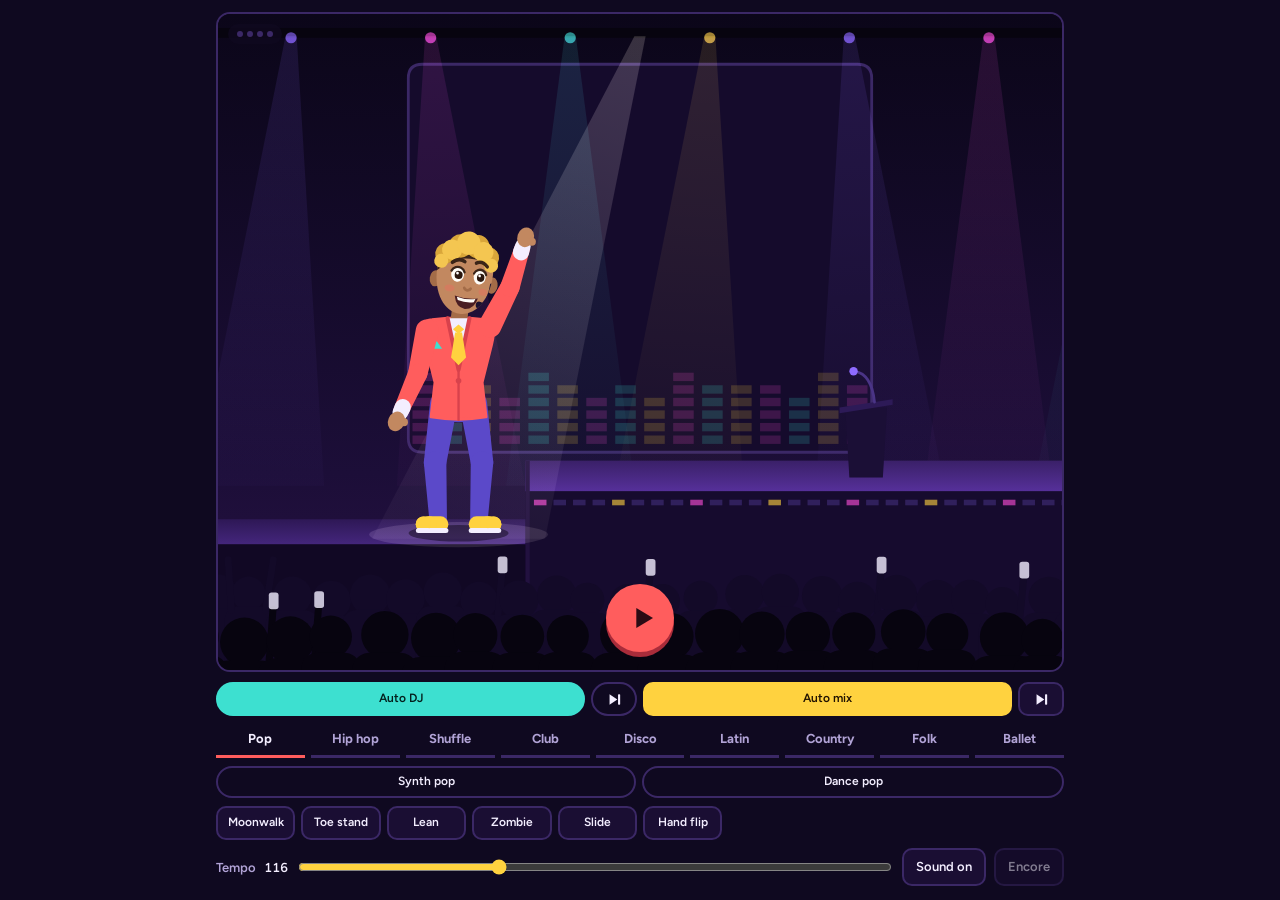
==== commit 4fe8a12c: "Dance Stage: one hair colour under a hat, front and back Under a hat the curly top was hidden but th" ====
--- a/dance/index.html
+++ b/dance/index.html
@@ -1426,17 +1426,17 @@
   ctx.lineTo(22 * sgn, -32); ctx.lineTo(-22 * sgn, -32); ctx.lineTo(-22 * sgn, 10 - 5 * kb);
   ctx.quadraticCurveTo((H[0][0] - 22 * sgn) / 2, 9 + 4 * kb, H[0][0], 5 * kb); ctx.closePath(); ctx.fill();
   ctx.restore();
-  // curls: a few on the back of the head, then the curly top, bouncing behind the head's motion. A hat presses the top flat and covers it, so under one
-  // there is hair only below its edge: the short sides, and the curls at the back
+  // curls: a few on the back of the head, then the curly top, bouncing behind the head's motion. A hat presses them all flat and covers them, so under
+  // one the only hair to see is the short dark sides below its edge, the same from the front, the side and behind
   const hatOn = Math.max(wear.hat, wear.cap, wear.fedora, wear.cowboy, wear.cordobes, wear.alpine), fluff = 1 - ease(clamp(hatOn * 1.4, 0, 1));
   ctx.save();
   if (hatOn > .03){ ctx.beginPath(); ctx.rect(-30, -12.5 - 26 * (1 - hatOn), 60, 60); ctx.clip(); }
   ctx.translate(hairX * fluff, hairY * fluff);
-  for (const c of [[-56, -5, 6.2, HAIRD], [-19, -3.5, 7, HAIRD], [19, -3.5, 7, HAIRD], [56, -5, 6.2, HAIRD], [-38, -10.5, 7, HAIR], [0, -9.5, 7.5, HAIR], [38, -10.5, 7, HAIR]]){
-    const an = c[0] * PI / 180, sa = Math.sin(an), ca = Math.cos(an), w = -(ca * cyS - sa * ys);
-    if (w > .12) oval(-15.5 * (sa * cyS + ca * ys), c[1], c[2] * Math.min(1, w + .4), c[2], 0, c[3]);
-  }
   if (fluff > .02){
+    for (const c of [[-56, -5, 6.2, HAIRD], [-19, -3.5, 7, HAIRD], [19, -3.5, 7, HAIRD], [56, -5, 6.2, HAIRD], [-38, -10.5, 7, HAIR], [0, -9.5, 7.5, HAIR], [38, -10.5, 7, HAIR]]){
+      const an = c[0] * PI / 180, sa = Math.sin(an), ca = Math.cos(an), w = -(ca * cyS - sa * ys);
+      if (w > .12) oval(-15.5 * (sa * cyS + ca * ys), c[1], c[2] * Math.min(1, w + .4) * fluff, c[2] * fluff, 0, c[3]);
+    }
     for (const c of [[-14, -15, 6.5], [-5, -21, 7.5], [6, -22, 7.5], [14, -16, 6.5]]) oval(c[0], c[1], c[2] * fluff, c[2] * fluff, 0, HAIRD);
     for (const c of [[-10, -18, 6.5], [0, -23.5, 7.5], [10, -19, 6.5], [-16, -10, 4.5], [16, -11, 4.5]]) oval(c[0], c[1], c[2] * fluff, c[2] * fluff, 0, HAIR);
   }
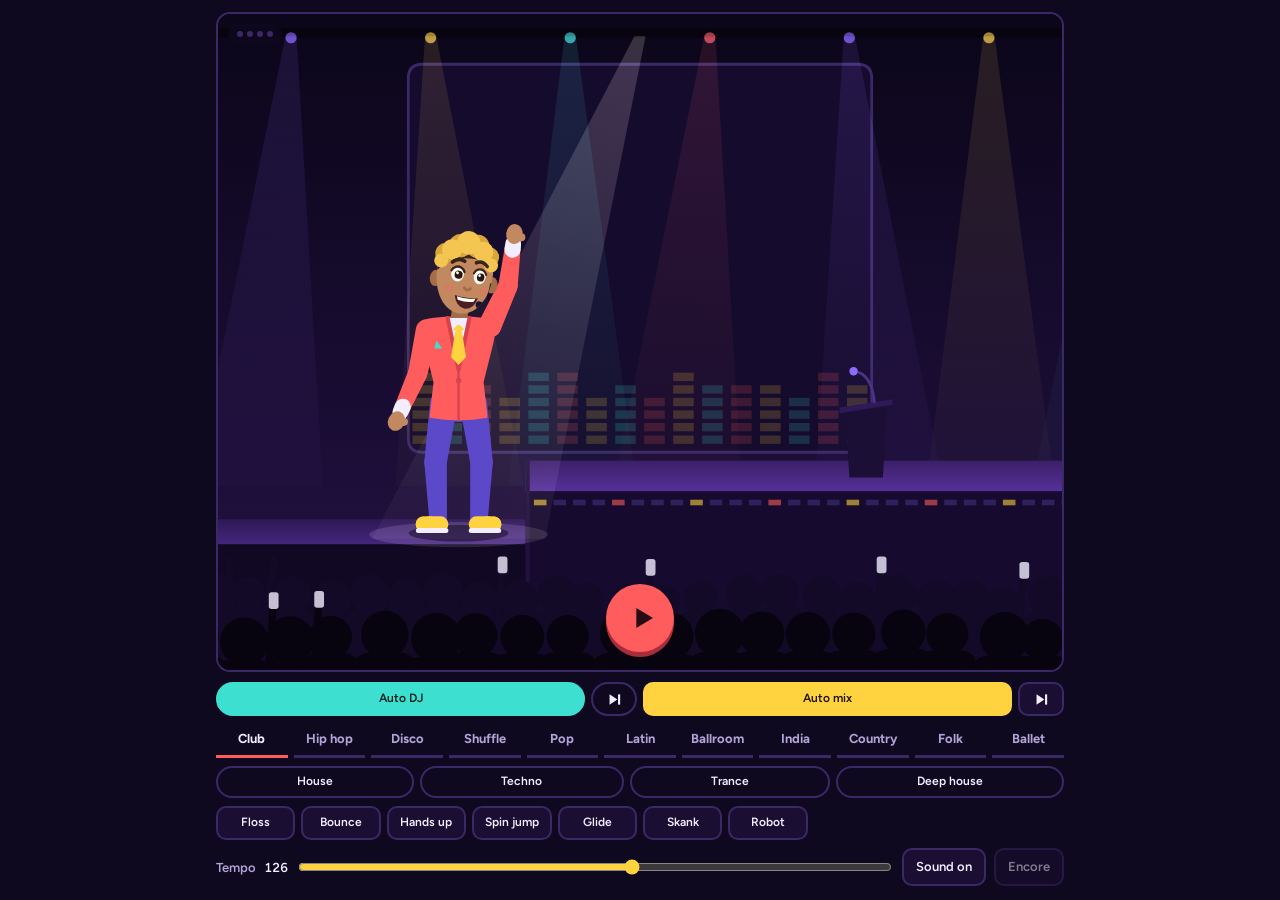
==== commit 8880a51a: "Dance Stage: India and Ballroom programs, reworked Pop and Disco, more breakdance Music - New India " ====
--- a/dance/index.html
+++ b/dance/index.html
@@ -58,7 +58,7 @@
 .skip svg{width:17px;height:17px;fill:currentColor}
 .skip:active{background:var(--line)}
 .tabs{display:flex;flex-wrap:wrap;gap:6px}
-.tab{position:relative;flex:1 1 18%;font:700 13px/1.1 var(--body);color:var(--muted);background:transparent;border:0;border-bottom:3px solid var(--line);min-height:34px;padding:4px 2px;cursor:pointer}
+.tab{position:relative;flex:1 1 14%;min-width:0;font:700 13px/1.1 var(--body);color:var(--muted);background:transparent;border:0;border-bottom:3px solid var(--line);min-height:34px;padding:4px 2px;cursor:pointer}
 .tab[aria-pressed="true"]{color:var(--paper);border-bottom-color:var(--coral)}
 .styles,.moves{transform-origin:50% 0}
 .flip{animation:flip .28s ease-out}
@@ -93,6 +93,7 @@
   .chip{font-size:11.5px}
 }
 @media (max-width:339px){
+  .tab{font-size:11.5px}
   .pill{font-size:10.5px;padding:4px 2px}
 }
 </style>
@@ -121,36 +122,46 @@
       <button type="button" id="skipmix" class="chip skip" aria-label="Skip to the next move" title="Next move"><svg viewBox="0 0 24 24" aria-hidden="true"><path d="M5 4.5v15l11-7.5z"/><rect x="17" y="4.5" width="3" height="15" rx="1"/></svg></button>
     </div>
     <div class="tabs" role="group" aria-label="Program">
-      <button type="button" class="tab" data-tab="pop" aria-pressed="true">Pop</button>
+      <button type="button" class="tab" data-tab="club" aria-pressed="true">Club</button>
       <button type="button" class="tab" data-tab="hiphop" aria-pressed="false">Hip hop</button>
+      <button type="button" class="tab" data-tab="disco" aria-pressed="false">Disco</button>
       <button type="button" class="tab" data-tab="shuffle" aria-pressed="false">Shuffle</button>
-      <button type="button" class="tab" data-tab="club" aria-pressed="false">Club</button>
-      <button type="button" class="tab" data-tab="disco" aria-pressed="false">Disco</button>
+      <button type="button" class="tab" data-tab="pop" aria-pressed="false">Pop</button>
       <button type="button" class="tab" data-tab="latin" aria-pressed="false">Latin</button>
+      <button type="button" class="tab" data-tab="ballroom" aria-pressed="false">Ballroom</button>
+      <button type="button" class="tab" data-tab="india" aria-pressed="false">India</button>
       <button type="button" class="tab" data-tab="country" aria-pressed="false">Country</button>
       <button type="button" class="tab" data-tab="folk" aria-pressed="false">Folk</button>
       <button type="button" class="tab" data-tab="ballet" aria-pressed="false">Ballet</button>
     </div>
     <div class="styles" role="group" aria-label="Music style">
-      <button type="button" class="pill" data-tab="pop" data-style="synthpop" aria-pressed="false">Synth pop</button>
-      <button type="button" class="pill" data-tab="pop" data-style="dancepop" aria-pressed="false">Dance pop</button>
+      <button type="button" class="pill" data-tab="club" data-style="house" aria-pressed="false">House</button>
+      <button type="button" class="pill" data-tab="club" data-style="techno" aria-pressed="false">Techno</button>
+      <button type="button" class="pill" data-tab="club" data-style="trance" aria-pressed="false">Trance</button>
+      <button type="button" class="pill" data-tab="club" data-style="deep" aria-pressed="false">Deep house</button>
+      <button type="button" class="pill" data-tab="hiphop" data-style="trap" aria-pressed="false" hidden>Trap</button>
       <button type="button" class="pill" data-tab="hiphop" data-style="hiphop" aria-pressed="false" hidden>Boom bap</button>
-      <button type="button" class="pill" data-tab="hiphop" data-style="trap" aria-pressed="false" hidden>Trap</button>
       <button type="button" class="pill" data-tab="hiphop" data-style="rnb" aria-pressed="false" hidden>R&amp;B</button>
       <button type="button" class="pill" data-tab="hiphop" data-style="funk" aria-pressed="false" hidden>Funk</button>
+      <button type="button" class="pill" data-tab="disco" data-style="italo" aria-pressed="false" hidden>Italo disco</button>
+      <button type="button" class="pill" data-tab="disco" data-style="disco" aria-pressed="false" hidden>Disco</button>
+      <button type="button" class="pill" data-tab="disco" data-style="nudisco" aria-pressed="false" hidden>Nu disco</button>
+      <button type="button" class="pill" data-tab="shuffle" data-style="midnight" aria-pressed="false" hidden>Midnight shuffle</button>
+      <button type="button" class="pill" data-tab="shuffle" data-style="slap" aria-pressed="false" hidden>Slap house</button>
       <button type="button" class="pill" data-tab="shuffle" data-style="swing" aria-pressed="false" hidden>Electro swing</button>
-      <button type="button" class="pill" data-tab="shuffle" data-style="slap" aria-pressed="false" hidden>Slap house</button>
-      <button type="button" class="pill" data-tab="shuffle" data-style="midnight" aria-pressed="false" hidden>Midnight shuffle</button>
-      <button type="button" class="pill" data-tab="club" data-style="house" aria-pressed="false" hidden>House</button>
-      <button type="button" class="pill" data-tab="club" data-style="trance" aria-pressed="false" hidden>Trance</button>
-      <button type="button" class="pill" data-tab="club" data-style="techno" aria-pressed="false" hidden>Techno</button>
-      <button type="button" class="pill" data-tab="club" data-style="deep" aria-pressed="false" hidden>Deep house</button>
-      <button type="button" class="pill" data-tab="disco" data-style="disco" aria-pressed="false" hidden>Disco</button>
-      <button type="button" class="pill" data-tab="disco" data-style="italo" aria-pressed="false" hidden>Italo disco</button>
+      <button type="button" class="pill" data-tab="pop" data-style="synthpop" aria-pressed="false" hidden>Synth pop</button>
+      <button type="button" class="pill" data-tab="pop" data-style="dancepop" aria-pressed="false" hidden>Dance pop</button>
+      <button type="button" class="pill" data-tab="pop" data-style="eurodance" aria-pressed="false" hidden>Eurodance</button>
       <button type="button" class="pill" data-tab="latin" data-style="lambada" aria-pressed="false" hidden>Lambada</button>
       <button type="button" class="pill" data-tab="latin" data-style="samba" aria-pressed="false" hidden>Samba</button>
       <button type="button" class="pill" data-tab="latin" data-style="flamenco" aria-pressed="false" hidden>Flamenco</button>
       <button type="button" class="pill" data-tab="latin" data-style="latin" aria-pressed="false" hidden>Latin pop</button>
+      <button type="button" class="pill" data-tab="ballroom" data-style="salsa" aria-pressed="false" hidden>Salsa</button>
+      <button type="button" class="pill" data-tab="ballroom" data-style="tango" aria-pressed="false" hidden>Tango</button>
+      <button type="button" class="pill" data-tab="ballroom" data-style="waltz" aria-pressed="false" hidden>Waltz</button>
+      <button type="button" class="pill" data-tab="india" data-style="bollywood" aria-pressed="false" hidden>Bollywood</button>
+      <button type="button" class="pill" data-tab="india" data-style="bhangra" aria-pressed="false" hidden>Bhangra</button>
+      <button type="button" class="pill" data-tab="india" data-style="kathak" aria-pressed="false" hidden>Kathak</button>
       <button type="button" class="pill" data-tab="country" data-style="honkytonk" aria-pressed="false" hidden>Honky tonk</button>
       <button type="button" class="pill" data-tab="country" data-style="hoedown" aria-pressed="false" hidden>Hoedown</button>
       <button type="button" class="pill" data-tab="folk" data-style="jig" aria-pressed="false" hidden>Jig</button>
@@ -165,36 +176,40 @@
       <button type="button" class="pill" data-tab="ballet" data-style="mountain" aria-pressed="false" hidden>Mtn King</button>
     </div>
     <div class="moves" role="group" aria-label="Dance move">
-      <button type="button" class="chip" data-tab="pop" data-move="moonwalk" aria-pressed="false">Moonwalk</button>
-      <button type="button" class="chip" data-tab="pop" data-move="toestand" aria-pressed="false">Toe stand</button>
-      <button type="button" class="chip" data-tab="pop" data-move="lean" aria-pressed="false">Lean</button>
-      <button type="button" class="chip" data-tab="pop" data-move="zombie" aria-pressed="false">Zombie</button>
-      <button type="button" class="chip" data-tab="pop" data-move="slide" aria-pressed="false">Slide</button>
-      <button type="button" class="chip" data-tab="pop" data-move="handflip" aria-pressed="false">Hand flip</button>
+      <button type="button" class="chip" data-tab="club" data-move="floss" aria-pressed="false">Floss</button>
+      <button type="button" class="chip" data-tab="club" data-move="bounce" aria-pressed="false">Bounce</button>
+      <button type="button" class="chip" data-tab="club" data-move="jump" aria-pressed="false">Hands up</button>
+      <button type="button" class="chip" data-tab="club" data-move="spin" aria-pressed="false">Spin jump</button>
+      <button type="button" class="chip" data-tab="club" data-move="glide" aria-pressed="false">Glide</button>
+      <button type="button" class="chip" data-tab="club" data-move="skank" aria-pressed="false">Skank</button>
+      <button type="button" class="chip" data-tab="club" data-move="robot" aria-pressed="false">Robot</button>
       <button type="button" class="chip" data-tab="hiphop" data-move="toprock" aria-pressed="false" hidden>Top rock</button>
+      <button type="button" class="chip" data-tab="hiphop" data-move="sixstep" aria-pressed="false" hidden>Six step</button>
+      <button type="button" class="chip" data-tab="hiphop" data-move="windmill" aria-pressed="false" hidden>Windmill</button>
       <button type="button" class="chip" data-tab="hiphop" data-move="headspin" aria-pressed="false" hidden>Headspin</button>
+      <button type="button" class="chip" data-tab="hiphop" data-move="freeze" aria-pressed="false" hidden>Freeze</button>
+      <button type="button" class="chip" data-tab="hiphop" data-move="worm" aria-pressed="false" hidden>Worm</button>
       <button type="button" class="chip" data-tab="hiphop" data-move="dab" aria-pressed="false" hidden>Dab</button>
       <button type="button" class="chip" data-tab="hiphop" data-move="nae" aria-pressed="false" hidden>Nae nae</button>
       <button type="button" class="chip" data-tab="hiphop" data-move="gallop" aria-pressed="false" hidden>Gallop</button>
       <button type="button" class="chip" data-tab="hiphop" data-move="wave" aria-pressed="false" hidden>Wave</button>
+      <button type="button" class="chip" data-tab="disco" data-move="disco" aria-pressed="false" hidden>Point</button>
+      <button type="button" class="chip" data-tab="disco" data-move="hustle" aria-pressed="false" hidden>Hustle</button>
+      <button type="button" class="chip" data-tab="disco" data-move="bump" aria-pressed="false" hidden>Bump</button>
+      <button type="button" class="chip" data-tab="disco" data-move="roll" aria-pressed="false" hidden>Roll</button>
+      <button type="button" class="chip" data-tab="disco" data-move="twist" aria-pressed="false" hidden>Twist</button>
       <button type="button" class="chip" data-tab="shuffle" data-move="runman" aria-pressed="false" hidden>Running man</button>
       <button type="button" class="chip" data-tab="shuffle" data-move="tstep" aria-pressed="false" hidden>T-step</button>
       <button type="button" class="chip" data-tab="shuffle" data-move="charleston" aria-pressed="false" hidden>Charleston</button>
       <button type="button" class="chip" data-tab="shuffle" data-move="rubber" aria-pressed="false" hidden>Rubber legs</button>
       <button type="button" class="chip" data-tab="shuffle" data-move="sidekick" aria-pressed="false" hidden>Side kicks</button>
       <button type="button" class="chip" data-tab="shuffle" data-move="xjump" aria-pressed="false" hidden>X jump</button>
-      <button type="button" class="chip" data-tab="club" data-move="floss" aria-pressed="false" hidden>Floss</button>
-      <button type="button" class="chip" data-tab="club" data-move="bounce" aria-pressed="false" hidden>Bounce</button>
-      <button type="button" class="chip" data-tab="club" data-move="jump" aria-pressed="false" hidden>Hands up</button>
-      <button type="button" class="chip" data-tab="club" data-move="spin" aria-pressed="false" hidden>Spin jump</button>
-      <button type="button" class="chip" data-tab="club" data-move="glide" aria-pressed="false" hidden>Glide</button>
-      <button type="button" class="chip" data-tab="club" data-move="skank" aria-pressed="false" hidden>Skank</button>
-      <button type="button" class="chip" data-tab="club" data-move="robot" aria-pressed="false" hidden>Robot</button>
-      <button type="button" class="chip" data-tab="disco" data-move="disco" aria-pressed="false" hidden>Point</button>
-      <button type="button" class="chip" data-tab="disco" data-move="hustle" aria-pressed="false" hidden>Hustle</button>
-      <button type="button" class="chip" data-tab="disco" data-move="bump" aria-pressed="false" hidden>Bump</button>
-      <button type="button" class="chip" data-tab="disco" data-move="roll" aria-pressed="false" hidden>Roll</button>
-      <button type="button" class="chip" data-tab="disco" data-move="twist" aria-pressed="false" hidden>Twist</button>
+      <button type="button" class="chip" data-tab="pop" data-move="moonwalk" aria-pressed="false" hidden>Moonwalk</button>
+      <button type="button" class="chip" data-tab="pop" data-move="toestand" aria-pressed="false" hidden>Toe stand</button>
+      <button type="button" class="chip" data-tab="pop" data-move="lean" aria-pressed="false" hidden>Lean</button>
+      <button type="button" class="chip" data-tab="pop" data-move="zombie" aria-pressed="false" hidden>Zombie</button>
+      <button type="button" class="chip" data-tab="pop" data-move="slide" aria-pressed="false" hidden>Slide</button>
+      <button type="button" class="chip" data-tab="pop" data-move="handflip" aria-pressed="false" hidden>Hand flip</button>
       <button type="button" class="chip" data-tab="latin" data-move="lambada" aria-pressed="false" hidden>Lambada</button>
       <button type="button" class="chip" data-tab="latin" data-move="dip" aria-pressed="false" hidden>Dip</button>
       <button type="button" class="chip" data-tab="latin" data-move="samba" aria-pressed="false" hidden>Samba</button>
@@ -202,6 +217,22 @@
       <button type="button" class="chip" data-tab="latin" data-move="zapateado" aria-pressed="false" hidden>Heels</button>
       <button type="button" class="chip" data-tab="latin" data-move="braceo" aria-pressed="false" hidden>Ol&eacute;</button>
       <button type="button" class="chip" data-tab="latin" data-move="macarena" aria-pressed="false" hidden>Macarena</button>
+      <button type="button" class="chip" data-tab="ballroom" data-move="salsa" aria-pressed="false" hidden>Salsa</button>
+      <button type="button" class="chip" data-tab="ballroom" data-move="salsaturn" aria-pressed="false" hidden>Salsa spin</button>
+      <button type="button" class="chip" data-tab="ballroom" data-move="suzyq" aria-pressed="false" hidden>Suzy Q</button>
+      <button type="button" class="chip" data-tab="ballroom" data-move="tangowalk" aria-pressed="false" hidden>Tango walk</button>
+      <button type="button" class="chip" data-tab="ballroom" data-move="ocho" aria-pressed="false" hidden>Ochos</button>
+      <button type="button" class="chip" data-tab="ballroom" data-move="corte" aria-pressed="false" hidden>Lunge</button>
+      <button type="button" class="chip" data-tab="ballroom" data-move="waltz" aria-pressed="false" hidden>Box step</button>
+      <button type="button" class="chip" data-tab="ballroom" data-move="whirl" aria-pressed="false" hidden>Whirl</button>
+      <button type="button" class="chip" data-tab="ballroom" data-move="balance" aria-pressed="false" hidden>Sway</button>
+      <button type="button" class="chip" data-tab="india" data-move="thumka" aria-pressed="false" hidden>Thumka</button>
+      <button type="button" class="chip" data-tab="india" data-move="bulb" aria-pressed="false" hidden>Light bulb</button>
+      <button type="button" class="chip" data-tab="india" data-move="neck" aria-pressed="false" hidden>Head slide</button>
+      <button type="button" class="chip" data-tab="india" data-move="bhangra" aria-pressed="false" hidden>Bhangra</button>
+      <button type="button" class="chip" data-tab="india" data-move="balle" aria-pressed="false" hidden>Balle balle</button>
+      <button type="button" class="chip" data-tab="india" data-move="chakkar" aria-pressed="false" hidden>Chakkar</button>
+      <button type="button" class="chip" data-tab="india" data-move="tatkar" aria-pressed="false" hidden>Foot&shy;work</button>
       <button type="button" class="chip" data-tab="country" data-move="lasso" aria-pressed="false" hidden>Lasso</button>
       <button type="button" class="chip" data-tab="country" data-move="heeltoe" aria-pressed="false" hidden>Heel toe</button>
       <button type="button" class="chip" data-tab="country" data-move="grapevine" aria-pressed="false" hidden>Grapevine</button>
@@ -224,8 +255,8 @@
       <button type="button" class="chip" data-tab="ballet" data-move="sneak" aria-pressed="false" hidden>Sneak</button>
     </div>
     <div class="row">
-      <label class="tempo" for="tempo">Tempo <output id="bpm" for="tempo">116</output>
-        <input id="tempo" type="range" min="84" max="180" step="2" value="116">
+      <label class="tempo" for="tempo">Tempo <output id="bpm" for="tempo">126</output>
+        <input id="tempo" type="range" min="56" max="180" step="2" value="126">
       </label>
       <button id="sound" class="btn" type="button" aria-pressed="true">Sound on</button>
       <button id="encore" class="btn" type="button" disabled>Encore</button>
@@ -273,12 +304,13 @@
   trance: { label:'Trance', wall:'TRANCE', bpm:136, vol:1.25, cols:['#4D7CFF', '#3DE0D0', '#FF4FD8', '#F3EEFF'] },
   techno: { label:'Techno', wall:'TECHNO', bpm:130, vol:1, cols:['#3DE0D0', '#F3EEFF', '#4D7CFF', '#8E6BFF'] },
   deep:   { label:'Deep house', wall:'DEEP HOUSE', bpm:122, vol:.71, tune:true, cols:['#5FE08A', '#3DE0D0', '#8E6BFF', '#FFD23F'] },
-  // public-domain classics: Tchaikovsky (Swan Lake 1877, The Nutcracker 1892), Offenbach (1858), Grieg (1875)
+  // public-domain classics: Tchaikovsky (Swan Lake 1877, The Nutcracker 1892), Offenbach (1858), Grieg (1875), Johann Strauss II (1866)
   swan:     { label:'Swan Lake', wall:'SWAN LAKE',     bpm:108, vol:.42, classical:true, costume:'tutu', cols:['#BFE3FF', '#F3EEFF', '#FFB7D5', '#8E6BFF'] },
   cygnets:  { label:'Cygnets',   wall:'CYGNETS',  bpm:108, vol:.5, classical:true, costume:'tutu', cols:['#FFB7D5', '#F3EEFF', '#BFE3FF', '#FFD23F'] },
   cancan:   { label:'Can-can',   wall:'CAN-CAN',       bpm:152, vol:.85, classical:true, costume:'tutu', cols:['#FF5D5D', '#FFD23F', '#FF4FD8', '#F3EEFF'] },
   trepak:   { label:'Trepak',    wall:'TREPAK',        bpm:150, vol:1, classical:true, costume:'hat',  cols:['#FF5D5D', '#F3EEFF', '#FFD23F', '#4D7CFF'] },
   mountain: { label:'Mtn King',  wall:'MOUNTAIN KING', bpm:100, accel:9, vol:1, classical:true, cols:['#5FE08A', '#FF9A3D', '#8E6BFF', '#FF5D5D'] },
+  waltz:    { label:'Waltz',     wall:'BLUE DANUBE',   bpm:60, vol:.58, classical:true, three:true, cols:['#BFE3FF', '#FFD23F', '#F3EEFF', '#4D7CFF'] },   // one beat here is one whole bar of the waltz
   // hip hop, funk and country: original grooves written for this page
   hiphop:    { label:'Boom bap',   wall:'BOOM BAP', bpm:94,  vol:.66, costume:'cap', cols:['#FFD23F', '#FF5D5D', '#3DE0D0', '#F3EEFF'] },
   trap:      { label:'Trap',       wall:'TRAP',  bpm:140, vol:1.3, costume:'cap', cols:['#FF5D5D', '#8E6BFF', '#FF4FD8', '#4D7CFF'] },
@@ -287,27 +319,38 @@
   honkytonk: { label:'Honky tonk', wall:'HONKY TONK',  bpm:120, vol:1.5, tune:true, costume:'cowboy', cols:['#FFB347', '#FFD23F', '#FF5D5D', '#F3EEFF'] },
   hoedown:   { label:'Hoedown',    wall:'HOEDOWN',  bpm:132, vol:.72, tune:true, costume:'cowboy', cols:['#FFD23F', '#5FE08A', '#FF9A3D', '#F3EEFF'] },
   // pop, shuffle and disco: more original grooves
-  synthpop: { label:'Synth pop',     wall:'SYNTH POP',       bpm:116, vol:1.35, costume:'fedora', cols:['#FF4FD8', '#3DE0D0', '#FFD23F', '#8E6BFF'] },
-  dancepop: { label:'Dance pop',     wall:'DANCE POP',       bpm:118, vol:.66, tune:true, costume:'fedora', cols:['#F3EEFF', '#FF4FD8', '#8E6BFF', '#FFD23F'] },
+  synthpop:  { label:'Synth pop',     wall:'SYNTH POP',       bpm:118, vol:.78, tune:true, costume:'fedora', cols:['#FF4FD8', '#3DE0D0', '#FFD23F', '#8E6BFF'] },
+  dancepop:  { label:'Dance pop',     wall:'DANCE POP',       bpm:120, vol:.56, tune:true, costume:'fedora', cols:['#F3EEFF', '#FF4FD8', '#8E6BFF', '#FFD23F'] },
+  eurodance: { label:'Eurodance',     wall:'EURODANCE',       bpm:132, vol:.72, tune:true, costume:'fedora', cols:['#3DE0D0', '#FF4FD8', '#FFD23F', '#4D7CFF'] },
   swing:    { label:'Electro swing', wall:'ELECTRO SWING',    bpm:126, vol:.88, tune:true, cols:['#FFD23F', '#F3EEFF', '#FF9A3D', '#FF5D5D'] },
   slap:     { label:'Slap house',    wall:'SLAP HOUSE', bpm:124, vol:1.35, cols:['#3DE0D0', '#4D7CFF', '#FF4FD8', '#F3EEFF'] },
   midnight: { label:'Midnight shuffle', wall:'MIDNIGHT SHUFFLE', bpm:100, vol:.88, tune:true, cols:['#57C8D9', '#858CFF', '#B5DFFF', '#D79CE8'] },
-  disco:    { label:'Disco',         wall:'DISCO',   bpm:118, vol:.61, tune:true, cols:['#FF4FD8', '#FFD23F', '#3DE0D0', '#FF5D5D'] },
+  disco:    { label:'Disco',         wall:'DISCO',   bpm:120, vol:.65, tune:true, cols:['#FF4FD8', '#FFD23F', '#3DE0D0', '#FF5D5D'] },
   italo:    { label:'Italo disco',   wall:'ITALO DISCO', bpm:124, vol:1.14, tune:true, cols:['#4D7CFF', '#FF4FD8', '#F3EEFF', '#3DE0D0'] },
+  nudisco:  { label:'Nu disco',      wall:'NU DISCO', bpm:122, vol:.46, tune:true, cols:['#FF9A3D', '#FF4FD8', '#8E6BFF', '#3DE0D0'] },
   // Latin: original tunes in each style, on plucked strings
   latin:    { label:'Latin pop', wall:'LATIN POP', bpm:104, vol:.84, tune:true, costume:'fedora', cols:['#FF5D5D', '#FFD23F', '#5FE08A', '#FF9A3D'] },
   lambada:  { label:'Lambada',   wall:'LAMBADA',   bpm:120, vol:.72, tune:true, cols:['#FF9A3D', '#FF4FD8', '#FFD23F', '#3DE0D0'] },
   samba:    { label:'Samba',     wall:'SAMBA',     bpm:104, vol:.5, tune:true, costume:'plume', cols:['#5FE08A', '#FFD23F', '#4D7CFF', '#FF4FD8'] },
   flamenco: { label:'Flamenco',  wall:'FLAMENCO',  bpm:112, vol:.88, tune:true, costume:'cordobes', cols:['#FF5D5D', '#FF9A3D', '#FFD23F', '#F3EEFF'] },
+  // ballroom: an original salsa and an original tango (the waltz is with the classics above)
+  salsa:    { label:'Salsa',     wall:'SALSA',     bpm:96,  vol:.63, tune:true, cols:['#FF9A3D', '#FF5D5D', '#FFD23F', '#5FE08A'] },                // one beat here is two of the dancers' counts
+  tango:    { label:'Tango',     wall:'TANGO',     bpm:126, vol:.6, tune:true, costume:'fedora', cols:['#FF5D5D', '#F3EEFF', '#8E6BFF', '#FFD23F'] },
+  // India: original tunes. A song in the manner of the old Hindi films, a bhangra on dhol and tumbi, and a kathak piece in raga Yaman that gathers speed
+  bollywood: { label:'Bollywood', wall:'BOLLYWOOD', bpm:112, vol:.49, tune:true, cols:['#FF4FD8', '#FFD23F', '#FF9A3D', '#3DE0D0'] },
+  bhangra:   { label:'Bhangra',   wall:'BHANGRA',   bpm:100, vol:.88, tune:true, costume:'turban', cols:['#FFD23F', '#FF5D5D', '#5FE08A', '#FF4FD8'] },
+  kathak:    { label:'Kathak',    wall:'KATHAK',    bpm:92, accel:6, vol:.71, tune:true, cols:['#FF9A3D', '#FFD23F', '#8E6BFF', '#F3EEFF'] },
   // folk dances. The jig is "The Irish Washerwoman", a traditional tune first printed in 1788; the others are original tunes in each country's manner
-  jig:        { label:'Jig',        wall:'JIG',        bpm:116, vol:.68, tune:true, cols:['#5FE08A', '#F3EEFF', '#FF9A3D', '#2FBF71'] },
+  jig:        { label:'Jig',        wall:'JIG',        bpm:116, vol:.68, tune:true, three:true, cols:['#5FE08A', '#F3EEFF', '#FF9A3D', '#2FBF71'] },
   polka:      { label:'Polka',      wall:'POLKA',      bpm:124, vol:.63, tune:true, costume:'alpine', cols:['#FFD23F', '#FF5D5D', '#F3EEFF', '#5FE08A'] },
   sirtaki:    { label:'Sirtaki',    wall:'SIRTAKI',    bpm:96, accel:7, vol:1.3, tune:true, cols:['#4D7CFF', '#F3EEFF', '#BFE3FF', '#FFD23F'] },
-  tarantella: { label:'Tarantella', wall:'TARANTELLA', bpm:132, vol:1.18, tune:true, cols:['#FF5D5D', '#F3EEFF', '#5FE08A', '#FFD23F'] },
+  tarantella: { label:'Tarantella', wall:'TARANTELLA', bpm:132, vol:1.18, tune:true, three:true, cols:['#FF5D5D', '#F3EEFF', '#5FE08A', '#FFD23F'] },
   hora:       { label:'Hora',       wall:'HORA',       bpm:128, vol:.54, tune:true, cols:['#BFE3FF', '#FFD23F', '#F3EEFF', '#4D7CFF'] }
 };
-const STYLE_ORDER = ['synthpop', 'swing', 'disco', 'lambada', 'jig', 'hiphop', 'house', 'honkytonk', 'swan', 'samba', 'slap', 'dancepop', 'polka', 'rnb', 'trance', 'cancan',
-  'flamenco', 'italo', 'techno', 'hoedown', 'sirtaki', 'funk', 'cygnets', 'deep', 'latin', 'trap', 'midnight', 'tarantella', 'trepak', 'hora', 'mountain'];   // Auto DJ running order
+// Auto DJ running order: it opens on house, techno, trap and Italo disco, and after that every change of music is also a change of page
+const STYLE_ORDER = ['house', 'techno', 'trap', 'italo', 'midnight', 'disco', 'synthpop', 'bollywood', 'salsa', 'deep', 'nudisco', 'hiphop', 'tango', 'eurodance', 'bhangra', 'slap',
+  'waltz', 'trance', 'dancepop', 'lambada', 'funk', 'kathak', 'swing', 'honkytonk', 'samba', 'rnb', 'jig', 'swan', 'flamenco', 'polka', 'cancan', 'latin', 'hoedown', 'sirtaki',
+  'cygnets', 'tarantella', 'trepak', 'hora', 'mountain'];
 const rotate = s => STYLE_ORDER[(STYLE_ORDER.indexOf(s) + 1) % STYLE_ORDER.length];
 const tuneful = s => !!(STYLES[s].classical || STYLES[s].tune);   // styles whose melody plays on through the build
 const AUTO_MOVES = {                             // each style draws on the moves of its own page, so the page of buttons only turns when the music does
@@ -320,23 +363,31 @@
   cancan:   ['cancan', 'cancan', 'leap', 'cancan'],
   trepak:   ['squat', 'squat', 'pirouette', 'squat'],
   mountain: ['sneak', 'sneak', 'sneak', 'sneak'],
-  hiphop:    ['toprock', 'headspin', 'dab', 'nae', 'gallop', 'wave'],
-  trap:      ['dab', 'nae', 'headspin', 'toprock', 'wave', 'gallop'],
+  hiphop:    ['toprock', 'sixstep', 'windmill', 'freeze', 'headspin', 'worm'],
+  trap:      ['dab', 'nae', 'headspin', 'worm', 'wave', 'gallop'],
   rnb:       ['wave', 'nae', 'toprock', 'wave', 'dab', 'gallop'],
-  funk:      ['toprock', 'gallop', 'headspin', 'wave', 'nae', 'dab'],
+  funk:      ['toprock', 'sixstep', 'gallop', 'windmill', 'wave', 'freeze'],
   honkytonk: ['heeltoe', 'lasso', 'grapevine', 'kneeslap', 'rodeo', 'heelclick'],
   hoedown:   ['heelclick', 'kneeslap', 'grapevine', 'rodeo', 'lasso', 'heeltoe'],
   synthpop:  ['toestand', 'moonwalk', 'lean', 'zombie', 'slide', 'moonwalk'],
   dancepop:  ['slide', 'handflip', 'toestand', 'moonwalk', 'lean', 'handflip'],
+  eurodance: ['handflip', 'slide', 'zombie', 'toestand', 'moonwalk', 'lean'],
   swing:     ['charleston', 'rubber', 'xjump', 'runman', 'sidekick', 'tstep'],
   slap:      ['runman', 'tstep', 'sidekick', 'xjump', 'charleston', 'rubber'],
   midnight:  ['tstep', 'runman', 'sidekick', 'charleston'],
   disco:     ['disco', 'hustle', 'bump', 'roll', 'twist'],
   italo:     ['roll', 'disco', 'twist', 'hustle', 'bump'],
+  nudisco:   ['hustle', 'bump', 'disco', 'twist', 'roll'],
   latin:     ['macarena', 'macarena', 'volta', 'lambada'],
   lambada:   ['lambada', 'dip', 'lambada', 'volta'],
   samba:     ['samba', 'volta', 'samba', 'dip'],
   flamenco:  ['zapateado', 'braceo', 'zapateado', 'braceo'],
+  salsa:     ['salsa', 'salsaturn', 'suzyq', 'salsa'],
+  tango:     ['tangowalk', 'ocho', 'corte', 'tangowalk'],
+  waltz:     ['waltz', 'whirl', 'balance', 'whirl'],
+  bollywood: ['thumka', 'bulb', 'neck', 'thumka', 'bulb', 'chakkar'],
+  bhangra:   ['bhangra', 'balle', 'bhangra', 'bulb'],
+  kathak:    ['tatkar', 'chakkar', 'neck', 'tatkar', 'chakkar'],
   jig:        ['jigstep', 'sevens', 'trebles', 'jigstep', 'sevens'],
   polka:      ['polka', 'polka', 'polka', 'polka'],
   sirtaki:    ['sirtaki', 'sirtaki', 'sirtaki', 'sirtaki'],
@@ -351,27 +402,30 @@
   runman:'Running man', tstep:'T-step', charleston:'Charleston', rubber:'Rubber legs', sidekick:'Side kicks', xjump:'X jump',
   hustle:'Hustle', bump:'Bump', roll:'Roll', jigstep:'Jig step', sevens:'Sevens', trebles:'Trebles',
   lambada:'Lambada', dip:'Dip', samba:'Samba', volta:'Volta', zapateado:'Heels', braceo:'Olé',
-  polka:'Polka', sirtaki:'Sirtaki', tarantella:'Tarantella', hora:'Hora' };
+  polka:'Polka', sirtaki:'Sirtaki', tarantella:'Tarantella', hora:'Hora',
+  sixstep:'Six step', windmill:'Windmill', freeze:'Freeze', worm:'Worm',
+  salsa:'Salsa', salsaturn:'Salsa spin', suzyq:'Suzy Q', tangowalk:'Tango walk', ocho:'Ochos', corte:'Lunge', waltz:'Box step', whirl:'Whirl', balance:'Sway',
+  thumka:'Thumka', bulb:'Light bulb', neck:'Head slide', bhangra:'Bhangra', balle:'Balle balle', chakkar:'Chakkar', tatkar:'Footwork' };
 const KINDS = ['spin', 'clap', 'drop', 'point'];
 
 const STEPX = 70, STEPDROP = 40, STAGE_L = 118, CX = 200, DROP = 4;
-let started = false, beat = 0, bpm = 116, idleT = 0, lastT = 0;
+let started = false, beat = 0, bpm = 126, idleT = 0, lastT = 0;
 // Beats below are counted from the moment he lands. A section is 32 beats and ends in a build and a drop.
-let sec = { start: 0, style: 'synthpop' }, next = { at: 32, style: 'swing', build: 4, riser: false };
+let sec = { start: 0, style: 'house' }, next = { at: 32, style: 'techno', build: 4, riser: false };
 let autoDJ = true, pickedStyle = 'auto', phraseBase = 0;
 let mode = 'auto', manualMove = 'bounce', sw = null, swCount = 0, moveName = 'bounce', phase = 'idle';
 let mix = { t0: 0, base: 0 };                     // Auto mix: the beat in the section its eight-beat phrases count from, and how far along the list a skip has pushed it
 let introFrom = { x: STEPX, level: STEPDROP };
 const anchor = { x: STEPX, level: STEPDROP, lift: 0 };
 let travel = 0, shake = 0, flash = 0, energy = .3, pop = 0, tapHop = 0, tapHopV = 0;
-const wear = { tutu: 0, hat: 0, cap: 0, cowboy: 0, fedora: 0, cordobes: 0, plume: 0, alpine: 0 };   // how far on each costume piece is, 0 to 1
+const wear = { tutu: 0, hat: 0, cap: 0, cowboy: 0, fedora: 0, cordobes: 0, plume: 0, alpine: 0, turban: 0 };   // how far on each costume piece is, 0 to 1
 let tieA = 0, tieV = 0, hairX = 0, hairXV = 0, hairY = 0, hairYV = 0, lastHX = null, lastHY = null, blink = 0, nextBlink = 2;
 const parts = [], puffs = [];
 
 const basePose = () => ({ x:0, y:0, lean:0, tilt:0, head:0, turn:0, hipTilt:0, shTilt:0, lS:.22, lE:.2, rS:.22, rE:.2,
   lfx:-13, lfy:0, rfx:13, rfy:0, lToe:.7, rToe:.7, lK:.55, rK:.55, lz:0, rz:0, pointe:0, lPt:0, rPt:0, lHeel:0, rHeel:0, mouth:.55, brow:0, browT:0,
-  sx:1, sy:1, yaw:0, pitch:0, lF:0, rF:0, rot:0, lBack:false, rBack:false, over:false, rope:null, tamb:null, face:'smile' });
-const SMOOTH = ['x','y','lean','tilt','head','turn','hipTilt','shTilt','lS','lE','rS','rE','lfx','lfy','rfx','rfy','lToe','rToe','lK','rK','lz','rz','pointe','lPt','rPt','lHeel','rHeel','mouth','brow','browT','pitch','lF','rF'];
+  sx:1, sy:1, yaw:0, pitch:0, lF:0, rF:0, rot:0, hs:0, lBack:false, rBack:false, over:false, rope:null, tamb:null, face:'smile' });
+const SMOOTH = ['x','y','lean','tilt','head','turn','hipTilt','shTilt','lS','lE','rS','rE','lfx','lfy','rfx','rfy','lToe','rToe','lK','rK','lz','rz','pointe','lPt','rPt','lHeel','rHeel','mouth','brow','browT','pitch','lF','rF','hs'];
 let cur = basePose(); cur.mouth = 0;
 
 /* ---------- dance moves: each fills a pose for beat position b (arm angle 0 hangs down, PI/2 out sideways, PI up) ---------- */
@@ -1025,8 +1079,224 @@
       p.y = 3 + 18 * k; p[A[0] + 'fx'] = d * (10 + 44 * k); p[A[0] + 'fy'] = 140 * k; p[A[0] + 'K'] = .12; p[A[0] + 'Toe'] = 1; p[A[1] + 'fy'] = 14 * k;
       p.lean = -d * .08 * k; p.face = 'joy'; p.mouth = 1;
     }
+  },
+
+  /* breakdance */
+  sixstep(b, p){                                 // floor work: down in a crouch with one hand on the floor while the far leg sweeps out and round in front, then the other hand and the other leg
+    const c = mod(b, 4), d = c < 2 ? 1 : -1, u = c % 2, A = d > 0 ? ['r', 'l'] : ['l', 'r'], k = Math.sin(PI * u / 2);
+    p.y = -46 - 9 * k; p.lean = d * .56 * k; p.x = d * 9 * k; p.shTilt = d * .45 * k; p.head = -d * .4 * k; p.turn = -d * k;
+    p[A[0] + 'S'] = lerp(.3, .7, k); p[A[0] + 'E'] = 0; p[A[1] + 'S'] = lerp(.3, 2.1, k); p[A[1] + 'E'] = .35 * k;
+    p[A[0] + 'fx'] = d * 15; p[A[0] + 'K'] = 1;
+    p[A[1] + 'fx'] = -d * lerp(15, 60, k); p[A[1] + 'K'] = lerp(1, .12, k); p[A[1] + 'Toe'] = 1; p[A[1] + 'z'] = Math.sin(PI * u); p[A[1] + 'fy'] = 3 * k;
+    p.face = 'joy'; p.mouth = .8; p.brow = .4;
+  },
+  windmill(b, p){                                // crouch, kick over onto the shoulders, and wheel: the body tipped far over and swinging round the spot where the head is, the legs flung wide; then roll out
+    const c = mod(b, 8);
+    if (c < 1){
+      const q = ease(c);
+      p.y = -34 * q; p.lean = .08 * q; p.lfx = -20; p.rfx = 20; p.lS = p.rS = lerp(.3, .8, q); p.lE = p.rE = lerp(.2, -.3, q); p.browT = -q; p.mouth = .2;
+    } else if (c < 6.6){
+      const up = ease(clamp(c - 1, 0, 1)), dn = ease(clamp((c - 6) / .6, 0, 1)), k = up * (1 - dn), ph = TAU * (c - 2), tip = .95 * Math.cos(ph) * ease(clamp(c - 2, 0, 1)) * (1 - dn);
+      p.rot = PI * (up + dn) + Math.abs(tip); p.y = lerp(-34, -105 + 77 * Math.cos(tip), k) + 18 * dn;      // seen from behind he is drawn as his mirror image, so the same lean tips him the other way
+      if (c >= 2 && c < 6) p.yaw = mod(ph, TAU);
+      p.lfx = -20 - 24 * k; p.rfx = 20 + 24 * k; p.lfy = p.rfy = (6 + p.y) * k; p.pointe = k; p.lK = p.rK = .3;
+      p.lS = p.rS = 2.2; p.lE = p.rE = .4; p.face = 'joy'; p.mouth = 1;
+      return 77 * Math.sin(tip);                  // the head stays where it is on the floor
+    } else {
+      const q = easeOut((c - 6.6) / .5);
+      p.y = -4 - 14 * (1 - q); p.lean = -.08; p.lS = .66; p.lE = -2.23; p.rS = .46; p.rE = -2.03; p.lfx = -19; p.rfx = 19;
+      p.head = .1; p.turn = .5; p.brow = .8; p.mouth = .15;
+    }
+  },
+  freeze(b, p){                                  // wind up, kick over onto one hand with the legs split, and hold it dead still; down again into a b-boy stance, and the next one goes up on the other hand
+    const c = mod(b, 4), d = mod(Math.floor(b / 4), 2) === 0 ? 1 : -1, A = d > 0 ? ['r', 'l'] : ['l', 'r'];
+    if (c < 1){
+      const q = ease(c);
+      p.y = -8 - 24 * q; p.lean = d * .16 * q; p.lfx = -19; p.rfx = 19; p.lS = p.rS = lerp(.5, .9, q); p.lE = p.rE = lerp(-.4, .2, q); p.browT = -q; p.mouth = .2;
+    } else if (c < 3.3){
+      const k = easeOut((c - 1) / .4) * (1 - ease(clamp((c - 2.8) / .5, 0, 1)));
+      p.rot = d * (PI - .3) * k; p.y = lerp(-32, -8, k);
+      p[A[0] + 'S'] = lerp(.9, 2.95, k); p[A[0] + 'E'] = .05; p[A[1] + 'S'] = lerp(.9, 1.5, k); p[A[1] + 'E'] = .3;
+      p[A[0] + 'fx'] = d * lerp(19, 4, k); p[A[0] + 'fy'] = -9 * k; p[A[0] + 'K'] = lerp(.55, .15, k); p[A[0] + 'Toe'] = 1;
+      p[A[1] + 'fx'] = -d * lerp(19, 36, k); p[A[1] + 'fy'] = 30 * k; p[A[1] + 'K'] = 1;
+      p.pointe = k; p.face = 'joy'; p.mouth = 1;
+    } else {
+      const q = easeOut((c - 3.3) / .4);
+      p.y = -4 - 14 * (1 - q); p.lean = -d * .08; p.lS = .66; p.lE = -2.23; p.rS = .46; p.rE = -2.03; p.lfx = -19; p.rfx = 19;
+      p.head = d * .1; p.turn = d * .5; p.brow = .8; p.mouth = .15;
+    }
+  },
+  worm(b, p){                                    // the worm, side on: he drops flat and rocks along the floor, chest up as the feet come down and feet up as the chest comes down; then he gets up and comes back the other way
+    const c = mod(b, 16), d = c < 8 ? 1 : -1, u = c % 8, k = ease(clamp(u, 0, 1)) * (1 - ease(clamp(u - 7, 0, 1))), wv = .3 * Math.sin(TAU * b) * k;
+    p.yaw = d * 1.25; p.rot = d * (PI / 2 * k + wv); p.y = lerp(-6, -84 + 72 * Math.abs(Math.sin(wv)), k);
+    p.lfx = -5; p.rfx = 5; p.lfy = p.rfy = -93 * k; p.lK = p.rK = .3; p.lToe = p.rToe = .2; p.pointe = k;
+    p.lF = p.rF = 1; p.lS = p.rS = lerp(.4, -.9 + .25 * Math.sin(TAU * b), k); p.lE = p.rE = lerp(.5, 2.3, k);      // elbows up behind him, hands on the floor by his chest
+    p.mouth = .7; p.brow = .5; if (k > .5) p.face = 'joy';
+    return d * lerp(-56, 56, clamp((u - .5) / 7, 0, 1));
+  },
+
+  /* ballroom */
+  salsa(b, p){                                   // the basic step, two counts to a beat: a foot goes back behind the other, the other steps on the spot, together, wait; then the other foot; after eight counts the steps go out to the side instead. Soft knees, rolling hips, hands circling in front
+    const g = 2 * b, i = Math.floor(g), f = frac(g), q = easeOut(f / .5), k = Math.sin(PI * clamp(f / .6, 0, 1)), side = mod(g, 16) >= 8;
+    const lo = j => mod(j, 8) < 2 ? 1 : 0, ro = j => mod(j, 8) === 4 || mod(j, 8) === 5 ? 1 : 0, W = [-1, 1, -1, -1, 1, -1, 1, 1], st = 'lrl.rlr.'[mod(i, 8)];
+    const L = lerp(lo(i - 1), lo(i), q), R = lerp(ro(i - 1), ro(i), q), w = lerp(W[mod(i - 1, 8)], W[mod(i, 8)], ease(clamp(f / .6, 0, 1))), a = Math.sin(PI * g / 2);
+    if (side){ p.lfx = -13 - 15 * L; p.rfx = 13 + 15 * R; } else { p.lfx = lerp(-13, 2, L); p.lz = -L; p.lPt = .5 * L; p.rfx = lerp(13, -2, R); p.rz = -R; p.rPt = .5 * R; p.yaw = .4 * (R - L); }
+    if (st !== '.') p[st + 'fy'] = 7 * k;
+    p.x = 10 * w; p.hipTilt = -.15 * w; p.shTilt = .07 * w; p.y = -8 - 2 * k; p.lK = p.rK = .75; p.head = .06 * w;
+    p.lS = .55 - .1 * a; p.rS = .55 + .1 * a; p.lE = -1.15 + .5 * a; p.rE = -1.15 - .5 * a;
+    p.face = 'joy'; p.mouth = .7;
+  },
+  salsaturn(b, p){                               // two beats of side steps, then a quick turn on the spot under a raised hand and a finish with the arms thrown open; the next one turns the other way
+    const c = mod(b, 8), d = c < 4 ? 1 : -1, u = c % 4, g = 2 * u, f = frac(g), k = Math.sin(PI * clamp(f / .6, 0, 1)), A = d > 0 ? ['r', 'l'] : ['l', 'r'];
+    p.y = -8 - 2 * k; p.lK = p.rK = .75; p.face = 'joy'; p.mouth = .7;
+    if (u < 2){
+      const w = d * Math.sin(PI * g / 2), a = Math.sin(PI * g / 2);
+      p.x = 8 * w; p.hipTilt = -.13 * w; p.shTilt = .05 * w; p[(Math.floor(g) % 2 === 0 ? A[0] : A[1]) + 'fy'] = 6 * k;
+      p.x = 10 * w; p.lS = .55 - .1 * a; p.rS = .55 + .1 * a; p.lE = -1.15 + .5 * a; p.rE = -1.15 - .5 * a;
+    } else if (u < 3.5){
+      const q = (u - 2) / 1.5;
+      p.yaw = d * TAU * ease(q); p.lfx = -6; p.rfx = 6; p.pointe = .45 * Math.sin(PI * q); p.y = -4;
+      p[A[0] + 'S'] = 2.6; p[A[0] + 'E'] = .7; p[A[1] + 'S'] = .6; p[A[1] + 'E'] = -1.3;
+    } else {
+      const q = easeOut((u - 3.5) / .2);
+      p.lS = p.rS = lerp(.6, 1.45, q); p.lE = p.rE = lerp(-1.3, .2, q); p.x = d * 9 * q; p.hipTilt = -d * .13 * q; p.head = d * .08; p.turn = d * .6; p.mouth = 1;
+      p[A[1] + 'fx'] = -d * 20; p[A[1] + 'Toe'] = 1; p[A[1] + 'Pt'] = .5 * q;
+    }
+  },
+  suzyq(b, p){                                   // the Suzy Q: one foot crosses in front as the hips twist after it, the other steps out from behind, and so on sideways with the shoulders shaking; two crossings one way and two back
+    const c = mod(b, 4), d = c < 2 ? 1 : -1, u = c % 2, g = 2 * u, cross = Math.floor(g) % 2 === 0, f = frac(g), k = Math.sin(PI * clamp(f / .6, 0, 1)), A = d > 0 ? ['r', 'l'] : ['l', 'r'];
+    const o = cross ? easeOut(f / .5) : 1 - easeOut(f / .5), sh = Math.sin(TAU * 2 * b);
+    p[A[1] + 'fx'] = d * lerp(-13, 11, o); p[A[1] + 'z'] = o; p[A[0] + 'fx'] = d * 14; p[(cross ? A[1] : A[0]) + 'fy'] = 8 * k;
+    p.yaw = d * .6 * o; p.x = d * 6 * o; p.hipTilt = -d * .12 * o; p.y = -10 - 2 * k; p.lK = p.rK = .8; p[A[0] + 'Toe'] = .7 - .9 * o;
+    p.lS = .75 + .1 * sh; p.rS = .75 - .1 * sh; p.lE = p.rE = .25; p.shTilt = .1 * sh; p.head = .05 * sh; p.turn = d * .5;
+    p.face = 'joy'; p.mouth = .85;
+    return d * (-16 + 16 * u);
+  },
+  tangowalk(b, p){                               // the tango walk, side on and stalking: slow, slow, quick, quick, slow, knees bent and never bobbing, one arm held out ahead as if round a partner; then a flick of the heel, a snap round, and back the other way
+    const c = mod(b, 16), d = c < 8 ? 1 : -1, u = c % 8, v = u % 4, g = Math.min(u, 7) + clamp(v - 2, 0, 1) + (u >= 4 ? 1 : 0), f = frac(g), L = Math.floor(g) % 2 === 0;
+    const swing = lerp(-.85, .85, ease(f)), plant = lerp(.85, -.85, f), lift = 5 * Math.sin(PI * f);
+    p.yaw = d * 1.1; p.pitch = .05; p.y = -11; p.lfx = -4; p.rfx = 4; p.lToe = p.rToe = .2; p.lK = p.rK = .3;
+    if (L){ p.lz = swing; p.rz = plant; p.lfy = lift; p.rPt = .35 * f; } else { p.rz = swing; p.lz = plant; p.rfy = lift; p.lPt = .35 * f; }
+    p.lfx += d * 26 * p.lz; p.rfx += d * 26 * p.rz;                 // a long stride, which the depth of the stage alone would not show
+    p.lF = p.rF = 1; p.lS = 1.5; p.lE = .3; p.rS = .95; p.rE = 1.2; p.head = -d * .05; p.brow = .7; p.browT = .3; p.mouth = .1;
+    if (u >= 7){                                  // feet together, a heel flicked up behind, and round to face the other way
+      const q = u - 7, k = Math.sin(PI * clamp(q / .5, 0, 1));
+      p.lz = p.rz = 0; p.lfx = -4; p.rfx = 4; p.lPt = p.rPt = 0; p.lfy = 0; p.rfy = 24 * k; p.rz = -k; p.rK = lerp(.3, 1, k);
+      p.yaw = d * 1.1 * Math.cos(PI * ease(clamp((q - .35) / .65, 0, 1)));
+    }
+    return d * lerp(-62, 62, clamp(g / 10, 0, 1));
+  },
+  ocho(b, p){                                    // ochos: he swivels on one foot until the hips face the corner, steps across, and swivels back the other way, the free foot drawing its curve on the floor; every fourth one ends with the heel flicked up behind
+    const i = Math.floor(b), f = frac(b), d = mod(i, 2) === 0 ? 1 : -1, A = d > 0 ? ['r', 'l'] : ['l', 'r'], q = ease(clamp(f / .6, 0, 1)), k = Math.sin(PI * clamp(f / .6, 0, 1));
+    p.yaw = d * lerp(-.95, .95, q); p.y = -12; p.lK = p.rK = .5; p.x = -d * lerp(-5, 5, q);
+    p[A[1] + 'fx'] = -d * 4; p[A[1] + 'Pt'] = .3 * k; p[A[0] + 'fx'] = d * lerp(32, -9, q); p[A[0] + 'z'] = Math.sin(PI * q); p[A[0] + 'fy'] = 2 * k; p[A[0] + 'Toe'] = 1; p[A[0] + 'K'] = .2; p[A[0] + 'Pt'] = .45 * (1 - q);
+    if (mod(i, 4) === 3){ const h = Math.sin(PI * clamp((f - .5) / .5, 0, 1)); p[A[0] + 'fy'] = 24 * h; p[A[0] + 'z'] = lerp(.9 * k, -1, h); p[A[0] + 'K'] = lerp(.5, 1, h); }
+    p.lS = 1.5; p.lE = .9; p.rS = 1.2; p.rE = -2; p.turn = -d * lerp(-.8, .8, q); p.head = .04 * d; p.brow = .7; p.browT = .3; p.mouth = .1;
+  },
+  corte(b, p){                                   // a lunge: a walking step, then a long low step to the side with the other leg left stretched out behind it and an arm swept over the head; held, and pulled sharply back up
+    const c = mod(b, 8), d = c < 4 ? 1 : -1, u = c % 4, A = d > 0 ? ['r', 'l'] : ['l', 'r'];
+    const k = u < 1 ? 0 : u < 1.5 ? ease((u - 1) / .5) : u < 3.4 ? 1 : 1 - ease((u - 3.4) / .6);
+    p.y = -8 - 20 * k; p.x = d * 15 * k; p.lean = -d * .1 * k; p.head = -d * .2 * k; p.turn = d * lerp(.6, -.9, k); p.shTilt = -d * .08 * k;
+    p[A[0] + 'fx'] = d * (13 + 17 * k); p[A[0] + 'K'] = lerp(.55, 1, k);
+    p[A[1] + 'fx'] = -d * (13 + 40 * k); p[A[1] + 'K'] = lerp(.55, .1, k); p[A[1] + 'Toe'] = lerp(.7, 1, k); p[A[1] + 'Pt'] = .5 * k;
+    p[A[0] + 'S'] = lerp(1.1, 2.7, k); p[A[0] + 'E'] = lerp(-1.15, .7, k); p[A[1] + 'S'] = lerp(1.5, 1.3, k); p[A[1] + 'E'] = lerp(.9, .1, k);
+    if (u < 1) p[A[0] + 'fy'] = 6 * Math.sin(PI * u);
+    p.brow = .7; p.browT = .3; p.mouth = k > .5 ? 0 : .1; if (k > .5) p.face = 'calm';
+  },
+  waltz(b, p){                                   // the box step, three steps to the bar: forward, side, close; back, side, close. He sinks into the first step of each bar and rises onto his toes for the other two, arms held as if round a partner
+    const w = waltzTime(b), f = frac(w), n = Math.floor(f * 3), g = frac(f * 3), q = easeOut(g / .6), k = Math.sin(PI * clamp(g / .7, 0, 1)), m = mod(Math.floor(w), 2) * 3 + n;
+    const K = [[-13, 0, 13, 0], [-13, 1, 13, 0], [-13, 1, 26, 1], [13, 1, 26, 1], [13, 1, 26, 0], [-13, 0, 26, 0], [-13, 0, 13, 0]], A = K[m], B = K[m + 1];
+    p.lfx = lerp(A[0], B[0], q); p.lz = lerp(A[1], B[1], q); p.rfx = lerp(A[2], B[2], q); p.rz = lerp(A[3], B[3], q);
+    p[(m % 2 === 0 ? 'l' : 'r') + 'fy'] = 5 * k; p.x = (p.lfx + p.rfx) / 2;
+    const rise = n === 0 ? 1 - ease(clamp(g / .5, 0, 1)) : n === 1 ? ease(clamp(g / .6, 0, 1)) : 1;
+    p.pointe = .55 * rise; p.y = -7 + 7 * rise; p.lK = p.rK = .5; p.lean = .06 * Math.sin(PI * w); p.yaw = .3 * Math.sin(PI * w);
+    p.lS = 1.5; p.lE = .95; p.rS = 1.2; p.rE = -2; p.turn = -.5; p.head = -.05; p.mouth = .35;
+  },
+  whirl(b, p){                                   // the turning waltz: round and round, three steps and half a turn to every bar, rising on two and three, and sweeping across the floor and back as he goes
+    const w = waltzTime(b), f = frac(w), n = Math.floor(f * 3), g = frac(f * 3), k = Math.sin(PI * clamp(g / .7, 0, 1));
+    const rise = n === 0 ? 1 - ease(clamp(g / .5, 0, 1)) : n === 1 ? ease(clamp(g / .6, 0, 1)) : 1;
+    p.yaw = mod(PI * (Math.floor(w) + ease(f)), TAU); p.pointe = .55 * rise; p.y = -7 + 7 * rise; p.lK = p.rK = .5;
+    p.lfx = -9; p.rfx = 9; p[(Math.floor(w * 3) % 2 === 0 ? 'l' : 'r') + 'fy'] = 5 * k;
+    p.lS = 1.5; p.lE = .95; p.rS = 1.2; p.rE = -2; p.lean = .07 * Math.cos(TAU * w / 8); p.head = -.05; p.mouth = .5; p.face = 'joy';
+    return 56 * Math.sin(TAU * w / 8);
+  },
+  balance(b, p){                                 // balance steps: a step to the side and two small ones on the spot, the body swaying over and the arms opening wide, then the same to the other side; in every fourth bar he turns once under his own raised arm
+    const w = waltzTime(b), bar = mod(Math.floor(w), 4), f = frac(w), n = Math.floor(f * 3), g = frac(f * 3), q = easeOut(g / .6), k = Math.sin(PI * clamp(g / .7, 0, 1));
+    const d = bar % 2 === 0 ? 1 : -1, A = d > 0 ? ['r', 'l'] : ['l', 'r'], sw = Math.sin(PI * w), rise = n === 0 ? 1 - ease(clamp(g / .5, 0, 1)) : n === 1 ? ease(clamp(g / .6, 0, 1)) : 1;
+    p.pointe = .5 * rise; p.y = -6 + 6 * rise; p.lK = p.rK = .5; p.mouth = .5;
+    if (bar === 3){
+      p.yaw = -TAU * ease(f); p.lfx = -7; p.rfx = 7; p[(n % 2 === 0 ? 'l' : 'r') + 'fy'] = 4 * k;
+      p.lS = 2.75; p.lE = .6; p.rS = .8; p.rE = -1.45; p.face = 'joy';
+      return;
+    }
+    p.x = 10 * sw; p.lean = .1 * sw; p.head = .08 * sw; p.turn = .6 * sw;
+    if (n === 0){ p[A[0] + 'fx'] = d * (13 + 9 * q); p[A[0] + 'fy'] = 5 * k; }
+    else { p[A[0] + 'fx'] = d * 22; if (n === 1){ p[A[1] + 'fx'] = -d * lerp(13, -6, q); p[A[1] + 'z'] = -q; p[A[1] + 'fy'] = 4 * k; } else { p[A[1] + 'fx'] = d * 6; p[A[1] + 'z'] = -1; p[A[0] + 'fy'] = 3 * k; } p[A[1] + 'Pt'] = .5; }
+    p.lS = 1.05 - .4 * sw; p.rS = 1.05 + .4 * sw; p.lE = .3 - .2 * sw; p.rE = .3 + .2 * sw;
+  },
+
+  /* India */
+  thumka(b, p){                                  // thumka: one hand on the hip, the other turning at the wrist above the head, and the hips thrown out to one side and then the other, a throw to every beat; the hands change over every four
+    const i = Math.floor(b), f = frac(b), d = mod(Math.floor(b / 4), 2) === 0 ? 1 : -1, A = d > 0 ? ['r', 'l'] : ['l', 'r'], hd = mod(i, 2) === 0 ? 1 : -1;
+    const hit = easeOut(f / .22) * (1 - ease(clamp((f - .6) / .4, 0, 1)));
+    p.x = hd * 12 * hit; p.hipTilt = -hd * .13 * hit; p.shTilt = hd * .05 * hit; p.y = -9 - 3 * hit; p.lK = p.rK = .8;
+    p[A[0] + 'S'] = 2.55; p[A[0] + 'E'] = .7 + .35 * Math.sin(TAU * 2 * b); p[A[1] + 'S'] = .8; p[A[1] + 'E'] = -1.45;
+    p.hs = hd * 3.5 * hit; p.head = hd * .05 * hit; p.turn = d * .5; p[(hd > 0 ? 'l' : 'r') + 'Pt'] = .5 * hit;
+    p.face = 'joy'; p.mouth = .8; p.brow = .5;
+  },
+  bulb(b, p){                                    // the party step: one hand screws in a light bulb up high while the other pats a dog down low, shoulders bouncing; then the hands change over
+    const d = mod(Math.floor(b / 4), 2) === 0 ? 1 : -1, A = d > 0 ? ['r', 'l'] : ['l', 'r'], s = Math.sin(PI * b), tw = Math.sin(TAU * 2 * b), up = 6 * Math.sin(PI * frac(b));
+    p[A[0] + 'S'] = 2.5 + .08 * tw; p[A[0] + 'E'] = .55 + .4 * tw; p[A[1] + 'S'] = .75; p[A[1] + 'E'] = .25 - .4 * dip(2 * b);
+    p.shTilt = .12 * s; p.x = 7 * s; p.y = -8 - 5 * dip(b); p.lK = p.rK = .8; p.head = .1 * s; p.turn = d * .4; p.lfx = -15; p.rfx = 15;
+    if (mod(Math.floor(b), 2) === 0) p.lfy = up; else p.rfy = up;
+    p.face = 'joy'; p.mouth = .9;
+  },
+  neck(b, p){                                    // the head slides from side to side over still shoulders, the eyes going with it and the palms pressed together above it; then the hands come down in front of the chest and it slides twice as fast
+    const c = mod(b, 8), g = c < 4 ? b : 2 * b, f = frac(g), dir = mod(Math.floor(g), 2) === 0 ? 1 : -1, sl = dir * (2 * easeOut(f / .35) - 1);
+    const m = c < 4 ? 1 - ease(clamp((c - 3.5) / .5, 0, 1)) : ease(clamp((c - 7.5) / .5, 0, 1));
+    p.hs = 6.5 * sl; p.turn = .55 * sl; p.y = -13 - 2 * dip(b); p.lK = p.rK = 1; p.lfx = -17; p.rfx = 17; p.lToe = p.rToe = 1;
+    p.lS = p.rS = lerp(.75, 2.95, m); p.lE = p.rE = lerp(-2.1, .95, m);
+    p[(sl > 0 ? 'l' : 'r') + 'Pt'] = .35 * Math.sin(PI * f); p.brow = .6; p.mouth = .4;
+  },
+  bhangra(b, p){                                 // bhangra: both arms up and pumping with the shoulders, hopping on one leg with the other knee lifted out to the side; two hops, then the other leg
+    const f = frac(b), d = mod(Math.floor(b / 2), 2) === 0 ? 1 : -1, A = d > 0 ? ['r', 'l'] : ['l', 'r'], hop = Math.sin(PI * f), sh = dip(b), q = easeOut(mod(b, 2) / .3);
+    p.y = 7 * hop - 4; p.lS = p.rS = 2.2 + .25 * sh; p.lE = p.rE = .75 - .45 * sh;
+    p.shTilt = d * .06; p.lean = -d * .07; p.x = -d * 5; p.head = d * .08 * Math.sin(PI * b);
+    p[A[0] + 'fy'] = (24 + 5 * hop) * q; p[A[0] + 'fx'] = d * lerp(13, 21, q); p[A[0] + 'K'] = 1; p[A[0] + 'Toe'] = .9;
+    p[A[1] + 'fy'] = 6 * hop; p[A[1] + 'fx'] = -d * 5;
+    p.face = 'joy'; p.mouth = .95;
+  },
+  balle(b, p){                                   // balle balle: wide and low, both arms swinging together from one side up over the head and down to the other, the body leaning after them and the far foot coming off the floor; on every fourth beat a jump with the hands clapped overhead
+    const c = mod(b, 4), ph = Math.sin(PI * b), a = (ph + 1) / 2, f = frac(b);
+    p.lS = lerp(1.77, 4.5, a); p.rS = lerp(4.5, 1.77, a); p.lE = p.rE = .12;
+    p.lean = .16 * ph; p.x = 9 * ph; p.y = -14 - 6 * dip(b); p.lfx = -22; p.rfx = 22; p.lK = p.rK = 1; p.head = .08 * ph;
+    p.lfy = 9 * Math.max(0, ph); p.rfy = 9 * Math.max(0, -ph);
+    if (c >= 3){ const k = Math.sin(PI * f); p.y = -14 + 36 * k; p.lfy = p.rfy = 24 * k; p.lS = p.rS = lerp(p.lS, 2.95, k); p.lE = p.rE = .12 + .5 * k; p.lean *= 1 - k; }
+    p.face = 'joy'; p.mouth = 1;
+  },
+  chakkar(b, p){                                 // kathak turns: three spins on the spot, one to a beat, each stamped out with the arms flung wide; then a held pose, one arm curved overhead and the eyes along the other; and the same the other way
+    const c = mod(b, 8), d = c < 4 ? 1 : -1, u = c % 4, A = d > 0 ? ['r', 'l'] : ['l', 'r'];
+    p.lfx = -7; p.rfx = 7; p.y = -5; p.brow = .5;
+    if (u < 3){
+      const f = frac(u), st = Math.sin(PI * clamp(f / .3, 0, 1));
+      p.yaw = d * TAU * ease(clamp(f / .85, 0, 1)); p.lS = p.rS = 1.5; p.lE = p.rE = .15; p.y = -6 + 2 * st; p.pointe = .3 * Math.sin(PI * f);
+      p[A[0] + 'fy'] = 7 * st; p.mouth = .3;
+    } else {
+      const q = easeOut((u - 3) / .25);
+      p[A[0] + 'S'] = lerp(1.5, 2.75, q); p[A[0] + 'E'] = lerp(.15, .85, q); p[A[1] + 'S'] = 1.5; p[A[1] + 'E'] = lerp(.15, -.2, q);
+      p.x = d * 6 * q; p.hipTilt = -d * .08 * q; p.hs = -d * 3 * q; p.turn = -d * .9 * q;
+      p[A[1] + 'fx'] = d * 3 * q - d * 7 * (1 - q); p[A[1] + 'z'] = -q; p[A[1] + 'Pt'] = .7 * q;
+      p.face = 'joy'; p.mouth = .7;
+    }
+  },
+  tatkar(b, p){                                  // kathak footwork: the body upright and still, one arm held out and the other hand in front of the chest, flat feet beating the floor right, left, right, left and then twice as fast; the arms change sides every four beats
+    const c = mod(b, 8), d = c < 4 ? 1 : -1, u = c % 4, A = d > 0 ? ['r', 'l'] : ['l', 'r'], g = u < 2 ? u * 2 : 4 + (u - 2) * 4, k = Math.sin(PI * frac(g)), m = ease(clamp(u / .6, 0, 1));
+    p.lfx = -8; p.rfx = 8; p.lToe = p.rToe = .55; p.lK = p.rK = .6; p.y = -6 - 1.5 * k; p[(Math.floor(g) % 2 === 0 ? 'r' : 'l') + 'fy'] = 6 * k;
+    p[A[0] + 'S'] = lerp(.9, 1.5, m); p[A[0] + 'E'] = lerp(-1.7, .12, m); p[A[1] + 'S'] = lerp(1.5, .9, m); p[A[1] + 'E'] = lerp(.12, -1.7, m);
+    p.turn = d * lerp(-.8, .8, m); p.hs = 3 * Math.sin(PI * b); p.brow = .5; p.mouth = .35;
   }
 };
+const waltzTime = b => STYLES[sec.style].bpm < 80 ? b : b / 2;      // a bar of the waltz lasts one beat of its own music, and two of anyone else's
 
 /* one-beat flourishes that carry him from one move into the next */
 const TRANS = {
@@ -1393,6 +1663,17 @@
     if (cyS > -.15) oval(17.5 * ys, -21 + 3.5 * ys * ys, 3.2 * Math.max(.35, Math.sqrt(Math.max(0, cyS))), 3.2, 0, C.coral);      // the jewel at the front
     ctx.restore();
   }
+  a = wear.turban;
+  if (a > .03){                                  // a turban for the bhangra: wound cloth with its folds meeting above the brow, and a fan of the cloth's end standing up on one side
+    ctx.save(); ctx.globalAlpha = Math.min(1, a * 1.5); ctx.translate(0, -26 * (1 - a));
+    ctx.save(); ctx.scale(Math.max(.25, yc), 1); ctx.translate(-10, -33); ctx.rotate(-.32);
+    ctx.fillStyle = C.sun; ctx.beginPath(); ctx.moveTo(-4, 5); ctx.lineTo(-10, -13); ctx.quadraticCurveTo(0, -19, 10, -13); ctx.lineTo(4, 5); ctx.closePath(); ctx.fill(); ctx.restore();
+    ctx.fillStyle = '#FF4FD8'; ctx.beginPath(); ctx.moveTo(-21, -11); ctx.bezierCurveTo(-26, -30, -15, -43, 0, -43); ctx.bezierCurveTo(15, -43, 26, -30, 21, -11); ctx.quadraticCurveTo(0, -18, -21, -11); ctx.closePath(); ctx.fill();
+    const fx = 13 * ys; ctx.strokeStyle = '#C22FA6'; ctx.lineWidth = 2; ctx.lineCap = 'round';
+    for (const k of [-1, 1]) for (const j of [1, 2, 3]){ ctx.beginPath(); ctx.moveTo(fx, -16.5); ctx.quadraticCurveTo(fx + k * 5 * j, -20 - 6 * j, k * (23 - 3 * j), -13 - 8 * j); ctx.stroke(); }
+    if (cyS > -.15) oval(fx, -17.5 + 2 * ys * ys, 3 * Math.max(.35, Math.sqrt(Math.max(0, cyS))), 3, 0, C.sun);
+    ctx.restore();
+  }
   a = wear.alpine;
   if (a > .03){                                  // a green felt hat with a feather for the polka
     ctx.save(); ctx.globalAlpha = Math.min(1, a * 1.5); ctx.translate(0, -2 - 26 * (1 - a)); lean(.06);
@@ -1428,7 +1709,7 @@
   ctx.restore();
   // curls: a few on the back of the head, then the curly top, bouncing behind the head's motion. A hat presses them all flat and covers them, so under
   // one the only hair to see is the short dark sides below its edge, the same from the front, the side and behind
-  const hatOn = Math.max(wear.hat, wear.cap, wear.fedora, wear.cowboy, wear.cordobes, wear.alpine), fluff = 1 - ease(clamp(hatOn * 1.4, 0, 1));
+  const hatOn = Math.max(wear.hat, wear.cap, wear.fedora, wear.cowboy, wear.cordobes, wear.alpine, wear.turban), fluff = 1 - ease(clamp(hatOn * 1.4, 0, 1));
   ctx.save();
   if (hatOn > .03){ ctx.beginPath(); ctx.rect(-30, -12.5 - 26 * (1 - hatOn), 60, 60); ctx.clip(); }
   ctx.translate(hairX * fluff, hairY * fluff);
@@ -1566,7 +1847,7 @@
   ctx.quadraticCurveTo(J[12][0], J[12][1], J[0][0], J[0][1]); ctx.closePath(); ctx.fill(); ctx.stroke();
 
   // neck
-  const ha = p.lean * .5 + p.head, hcx = Cx + ux * 3 + Math.sin(ha) * 27 * yc, hcy = Cy + uy * 3 - Math.cos(ha) * 27;
+  const ha = p.lean * .5 + p.head, hcx = Cx + ux * 3 + (Math.sin(ha) * 27 + p.hs) * yc, hcy = Cy + uy * 3 - Math.cos(ha) * 27;      // hs: the head slid sideways on the neck without tipping
   cap(Cx + ux * 2, Cy + uy * 2, 5.4, hcx, hcy, 5, SKD);
 
   if (back){
@@ -1787,10 +2068,12 @@
   strings.set(key, note);
   return note;
 }
-function pluck(t, m, g, o){                      // o.bright: steel strings; o.dur: the string is damped after this long; o.send: echo; o.low: through the bass bus; o.cut: a bass guitar's tone knob
+function pluck(t, m, g, o){                      // o.bright: steel strings; o.dur: the string is damped after this long; o.send: echo; o.low: through the bass bus; o.cut: a bass guitar's tone knob; o.bend: it slides in from this many semitones away
   o = o || {};
   const mi = Math.round(m), n = stringNote(mi, o.bright), s = ac.createBufferSource(), v = ac.createGain(), dur = o.dur || 1.2;
-  s.buffer = n.buf; s.playbackRate.value = n.rate * Math.pow(2, (m - mi) / 12);
+  const rate = n.rate * Math.pow(2, (m - mi) / 12);
+  s.buffer = n.buf; s.playbackRate.value = rate;
+  if (o.bend){ s.playbackRate.setValueAtTime(rate * Math.pow(2, o.bend / 12), t); s.playbackRate.exponentialRampToValueAtTime(rate, t + .08); }
   v.gain.setValueAtTime(g, t); v.gain.setTargetAtTime(0, t + dur, .03);
   s.connect(v);
   if (o.cut){ const f = ac.createBiquadFilter(); f.type = 'lowpass'; f.frequency.value = o.cut; f.Q.value = .7; v.connect(f); out(f, o.send); } else out(v, o.send, o.low);
@@ -1816,6 +2099,33 @@
   f.type = 'bandpass'; f.frequency.value = 950; f.Q.value = 2;
   v.gain.setValueAtTime(.0001, t); v.gain.exponentialRampToValueAtTime(.15, t + .015); v.gain.exponentialRampToValueAtTime(.0001, t + .11);
   o.connect(f); f.connect(v); v.connect(master); o.start(t); o.stop(t + .13);
+}
+function tabla(t, k, g, f){                      // hand drums. k: 'ge' the bass drum's swelling boom, 'na' the ringing stroke on the rim of the small drum (tuned to f), 'tin' the same left to ring, 'ke' a flat slap, 'tak' a stick on the dhol's high skin
+  if (k === 'ge'){
+    const o = ac.createOscillator(), v = ac.createGain();
+    o.type = 'triangle'; o.frequency.setValueAtTime(76, t); o.frequency.exponentialRampToValueAtTime(120, t + .09); o.frequency.exponentialRampToValueAtTime(90, t + .3);
+    v.gain.setValueAtTime(.0001, t); v.gain.exponentialRampToValueAtTime(g, t + .008); v.gain.exponentialRampToValueAtTime(.001, t + .3);
+    o.connect(v); out(v, 0, true); o.start(t); o.stop(t + .33);
+    noise(t, .015, 'bandpass', 900, 1, g * .22);
+  } else if (k === 'ke') noise(t, .03, 'bandpass', 1300, 1.6, g);
+  else if (k === 'tak'){ noise(t, .035, 'bandpass', 2700, 1.5, g); tom(t, 190, g * .5); }
+  else {
+    const dur = k === 'tin' ? .28 : .11;
+    for (const [m, a] of [[1, 1], [2.01, .45], [3.03, .2]]){
+      const o = ac.createOscillator(), v = ac.createGain();
+      o.frequency.value = f * m; v.gain.setValueAtTime(.0001, t); v.gain.exponentialRampToValueAtTime(g * a, t + .004); v.gain.exponentialRampToValueAtTime(.0001, t + dur / m);
+      o.connect(v); v.connect(master); o.start(t); o.stop(t + dur + .02);
+    }
+    noise(t, .012, 'bandpass', 3200, 1.2, g * .45);
+  }
+}
+function shout(t, g){                            // the band shouting "hoy!": a falling buzz through two filters that move from one vowel to the other
+  const o = ac.createOscillator(), f1 = ac.createBiquadFilter(), f2 = ac.createBiquadFilter(), v = ac.createGain();
+  o.type = 'sawtooth'; o.frequency.setValueAtTime(290, t); o.frequency.exponentialRampToValueAtTime(215, t + .17);
+  f1.type = 'bandpass'; f1.Q.value = 3; f1.frequency.setValueAtTime(620, t); f1.frequency.linearRampToValueAtTime(400, t + .17);
+  f2.type = 'bandpass'; f2.Q.value = 4; f2.frequency.setValueAtTime(1050, t); f2.frequency.linearRampToValueAtTime(2200, t + .17);
+  v.gain.setValueAtTime(.0001, t); v.gain.exponentialRampToValueAtTime(g, t + .02); v.gain.exponentialRampToValueAtTime(.0001, t + .21);
+  o.connect(f1); o.connect(f2); f1.connect(v); f2.connect(v); out(v, .15); o.start(t); o.stop(t + .23);
 }
 function riser(t, dur){
   const s = ac.createBufferSource(); s.buffer = noiseBuf; s.loop = true;
@@ -1932,7 +2242,8 @@
   fiddle:  { type:'sawtooth', cut:2400, atk:.018, rel:.04, vib:1 },
   twang:   { type:'sawtooth', cut:2700, atk:.004, pluck:1 },
   tack:    { type:'square',   cut:2600, atk:.004, pluck:1 },
-  whistle: { type:'triangle', cut:5200, atk:.02,  rel:.03, vib:1 }
+  whistle: { type:'triangle', cut:5200, atk:.02,  rel:.03, vib:1 },
+  saw:     { type:'sawtooth', cut:2400, atk:.008, rel:.05, vib:1 }
 };
 function lead(t, f, dur, kind, g, send, from){   // from: the pitch it slides in from
   const K = LEADS[kind], o = ac.createOscillator(), fl = ac.createBiquadFilter(), v = ac.createGain();
@@ -2124,17 +2435,23 @@
   }
 });
 // ----- pop, shuffle and disco: more original grooves -----
-const SP_ROOT = [40, 36, 38, 35], SP_CH = [[59, 64, 67], [60, 64, 67], [57, 62, 66], [59, 62, 66]];
-const SP_LEAD = [{ 0:71, 4:76, 8:79, 10:78, 12:76 }, { 0:76, 4:79, 8:84, 10:83, 12:79 }, { 0:78, 4:81, 8:78, 10:76, 12:74 }, { 0:74, 4:78, 8:74, 10:71, 12:66 }];
+// Synth pop in A minor (Am, F, C, G). The hook is one bouncing figure that climbs with the chords, and then lets go into four long falling phrases
+const SP_ROOT = [33, 29, 36, 31], SP_CH = [[57, 60, 64], [57, 60, 65], [55, 60, 64], [55, 59, 62]];
+const SP = melody(`e5 a5 -/1 c6/3 d6 c6 a5/4 | f5 a5 -/1 c6/3 d6 c6 a5/4 | g5 c6 -/1 d6/3 e6 d6 c6/4 | g5 b5 -/1 d6/3 e6 d6 b5 g5 |
+  e6/6 d6 c6/4 a5/4 | f6/6 d6 c6/4 a5/4 | g6/6 e6 d6/4 c6/4 | d6/6 b5 g5/4 b5 d6`);
 // R&B in E flat, the slow-jam turnaround Fm9, Bb13, Ebmaj9, Cm9, each chord voiced without its root so the bass can have it
 const RB_ROOT = [41, 46, 39, 36], RB_CH = [[56, 60, 63, 67], [56, 60, 62, 67], [55, 58, 62, 65], [58, 62, 63, 67]];
 const RB_K = ['x.....x...x.....', 'x..x..x...x.....'];
 const RB = melody(`- c5 eb5 g5/3 f5/3 eb5/4 | - d5 f5 g5/3 f5/3 d5/4 | - bb4 eb5 g5/3 bb5/3 g5/4 | f5/3 eb5/3 c5 - bb4 c5/4 |
   - c5 eb5 g5/3 ab5/3 g5/4 | - d5 f5 ab5/3 g5/3 f5/4 | - g5 bb5 c6/3 bb5/3 g5/4 | f5/3 eb5/3 c5 eb5/8`);
-// Dance pop in A (A, E, F#m, D): a tune on the five-note scale that climbs in the second half
-const DN_ROOT = [45, 40, 42, 38], DN_CH = [[57, 61, 64], [56, 59, 64], [57, 61, 66], [57, 62, 66]];
-const DN = melody(`c#5 e5 f#5/3 e5/3 c#5 e5/4 | b4 e5 g#5/3 f#5/3 e5 b4/4 | a4 c#5 f#5/3 e5/3 c#5 a4/4 | f#5/3 e5/3 d5 - a4 b4 c#5 |
-  e5 a5 a5/3 g#5/3 e5 c#5/4 | e5 g#5 b5/3 g#5/3 e5 b4/4 | a4 c#5 f#5/3 e5/3 c#5 f#5/4 | f#5/3 e5/3 d5 c#5 b4 a4/4`);
+// Dance pop in A (F#m, D, A, E): each line of the hook waits for the beat, climbs, and settles; the second half sings the same shape a fifth higher
+const DN_ROOT = [42, 38, 45, 40], DN_CH = [[57, 61, 66], [57, 62, 66], [57, 61, 64], [56, 59, 64]];
+const DN = melody(`-/2 f#5 a5 b5/3 a5/3 f#5/4 | -/2 f#5 a5 b5/3 d6/3 a5/4 | -/2 e5 a5 b5/3 c#6/3 a5/4 | b5/3 g#5/3 e5 g#5 b5 e6/4 |
+  -/2 c#6 e6 f#6/3 e6/3 c#6/4 | -/2 d6 e6 f#6/3 e6/3 d6/4 | -/2 e6 c#6 b5/3 c#6/3 e6/4 | b5/3 c#6/3 b5 g#5 b5 e5/4`);
+// Eurodance in C minor (Cm, Ab, Bb, Gm): a riff in threes that runs up each chord and falls back in the fourth bar, and over the second half a long tune
+const ED_ROOT = [36, 32, 34, 31], ED_CH = [[60, 63, 67], [60, 63, 68], [58, 62, 65], [58, 62, 67]];
+const ED = melody(`g5/3 c6/3 eb6 g6/3 eb6/3 c6 | ab5/3 c6/3 eb6 f6/3 eb6/3 c6 | bb5/3 d6/3 f6 g6/3 f6/3 d6 | bb5/3 d6/3 f6 d6/3 bb5/3 g5 |
+  g6/6 f6 eb6/4 c6/4 | eb6/6 f6 eb6/4 c6/4 | f6/6 g6 f6/4 d6/4 | d6/6 c6 bb5/4 d6 g6`);
 const LT_CH = [[45, [69, 72, 76]], [43, [67, 71, 74]], [41, [65, 69, 72]], [40, [64, 68, 71]]], LT_CLAVE = [0, 3, 6, 10, 12];
 const LT = [[[0,2,76,72],[2,2,76,72],[4,4,81,76],[10,2,79,76],[12,4,76,72]], [[0,2,74,71],[2,2,74,71],[4,4,79,74],[10,2,77,74],[12,4,74,71]],
             [[0,2,72,69],[2,2,72,69],[4,4,77,72],[10,2,76,72],[12,4,72,69]], [[0,2,71,68],[2,2,76,71],[4,2,80,76],[6,6,83,80],[12,2,80,76],[14,2,76,71]]];
@@ -2151,12 +2468,18 @@
 const MN_ROOT = [48, 44, 51, 46], MN_CH = [[60, 63, 67, 70], [60, 63, 67, 68], [58, 63, 67, 70], [58, 62, 65, 69]];
 const MN = melody(`- g5 g5/1 f5/1 eb5 f5 g5 c6/4 | - bb5 bb5/1 ab5/1 g5 ab5 g5 eb5/4 | - g5 g5/1 f5/1 eb5 f5 g5 bb5/4 | - f5 f5/1 eb5/1 d5 eb5 f5 d5/4 |
   c6/3 bb5/1 g5 eb5 - g5 bb5 c6 | c6/3 bb5/1 ab5 eb5 - ab5 bb5 c6 | d6/3 c6/1 bb5 g5 - g5 bb5 g5 | f5/4 d5/4 f5 g5 bb5 -`);
-// Disco in A minor, round the circle of fifths: Am7, Dm7, G7, Cmaj7, Fmaj7, Bm7b5, E7sus, E7. The tune steps through each chord in a three-three-two
-// rhythm; under it two string lines fall a step at a time, the way the sevenths and thirds of those chords lead into one another
-const DS_ROOT = [45, 38, 43, 36, 41, 47, 40, 40], DS_STR = [[67, 72], [65, 72], [65, 71], [64, 71], [64, 69], [62, 69], [62, 69], [62, 68]];
-const DS_CH = [[57, 60, 64, 67], [57, 60, 62, 65], [55, 59, 62, 65], [55, 59, 60, 64], [53, 57, 60, 64], [57, 59, 62, 65], [57, 59, 62, 64], [56, 59, 62, 64]];
-const DS = melody(`a5/3 e5/3 c5 e5 a5 g5/4 | f5/3 d5/3 a4 d5 f5 e5/4 | g5/3 d5/3 b4 d5 g5 f5/4 | e5/3 c5/3 g4 c5 e5 d5/4 |
-  c5/3 a4/3 f4 a4 c5 e5/4 | d5/3 b4/3 f4 b4 d5 f5/4 | e5/3 e5/3 e5 d5 e5 a5/4 | g#5/3 e5/3 b4 e5/8`);
+// Disco in E minor, the way the records with strings and horns went. Four bars rock between Em7 and A7 while a horn riff is answered by high strings; then the
+// strings take the tune, falling a step with each chord (Cmaj7, Bm7, Am7) and climbing the B7 back to the top. The bass walks into every change
+const DS_ROOT = [40, 45, 40, 45, 48, 47, 45, 47], DS_WALK = [[42, 43], [43, 42], [42, 43], [45, 47], [60, 0], [59, 0], [43, 45], [45, 42]];
+const DS_CH = [[62, 67, 71, 74], [61, 64, 67, 71], [62, 67, 71, 74], [61, 64, 67, 71], [60, 64, 67, 71], [59, 62, 66, 69], [57, 60, 64, 67], [57, 59, 64, 66]];
+const DS_HORN = melody(`e5/3 g5/1 a5 b5/4 -/2 d6/1 b5/1 a5 | -/16 | e5/3 g5/1 a5 b5/4 -/2 d6/1 e6/1 d6 | -/16 |
+  -/3 e5+b4/1 -/2 e5+b4 -/8 | -/3 d5+a4/1 -/2 d5+a4 -/8 | -/3 c5+g4/1 -/2 c5+g4 -/8 | -/8 f#5+d#5/1 -/1 f#5+d#5/1 -/1 a5+f#5/4`);
+const DS_STR = melody(`-/16 | -/2 e6/6 c#6 b5 a5/4 | -/16 | -/2 e6/4 g6 f#6 e6 c#6/4 |
+  e6/6 d6 e6 g6/6 | f#6/6 e6 d6 b5/6 | e6/6 d6 c6 a5/6 | b5/3 a5/3 f#5 d#5/1 f#5/1 a5/1 b5/1 d#6/4`);
+// Nu disco in F (Bbmaj7, Am7, Gm7, and the same chord again over a C in the bass): a line sung through a talk box, answered a step lower each bar
+const ND_ROOT = [46, 45, 43, 48], ND_CH = [[58, 62, 65, 69], [57, 60, 64, 67], [55, 58, 62, 65], [55, 58, 62, 65]];
+const ND = melody(`-/2 c6 a5/1 c6/3 a5 g5 f5/4 | -/2 g5 a5/1 g5/3 e5 d5 e5/4 | -/2 f5 g5/1 f5/3 d5 f5 g5/4 | a5/3 bb5/1 a5 g5 a5 c6/6 |
+  -/2 c6 d6/1 f6/3 d6 c6 a5/4 | -/2 c6 d6/1 e6/3 d6 c6 g5/4 | -/2 bb5 c6/1 d6/3 c6 bb5 g5/4 | a5/3 bb5/1 c6 d6 f6 c6/6`);
 // Italo disco in F sharp minor (F#m, D, E, C#m): a square-wave hook over a running arpeggio and an octave bass
 const IT_ROOT = [42, 38, 40, 37], IT_CH = [[57, 61, 66], [57, 62, 66], [56, 59, 64], [56, 61, 64]];
 const IT = melody(`f#5/3 f#5/3 e5 c#5/4 -/4 | d5/3 d5/3 c#5 a4/4 -/4 | e5/3 e5/3 d5 b4/4 g#4/4 | c#5/3 b4/3 g#4 c#5/8 |
@@ -2177,16 +2500,17 @@
                     'gdg gdg gdg bag  fdf fdf fdf agf  egg dgg cgg Bgg  cBc Adc BGG G2d');
 const JIG_CH = { G: [43, [59, 62, 67]], A: [45, [57, 60, 64]], D: [50, [57, 62, 66]], C: [48, [60, 64, 67]] }, JIG_H = ['GGGG', 'AADD', 'GGGG', 'DDGG', 'GGGG', 'DDDD', 'CGCG', 'DDGG'];
 Object.assign(PAT, {
-  synthpop(s, bar, t, spb){                      // eighties dance pop: octave synth bass, a big gated snare, bright stabs and a square-wave hook
-    const b4 = bar % 4, root = SP_ROOT[b4], ln = SP_LEAD[b4][s];
-    if (s === 0 || s === 8 || s === 10) kick(t, 1);
-    if (s === 4 || s === 12){ snare(t, .55, .25, true); clap(t, .25); }
-    hat(t, s % 4 === 2 ? .07 : .03, s % 2 === 0 ? .13 : .06);
-    if (s % 2 === 0) tone(t, mtof(root + (s % 4 === 2 ? 24 : 12)), spb * .22, 'sawtooth', .26, 1300, { q: 5, envTo: 450 });
-    if (s === 0) sub(t, mtof(root), spb * .9, .28);
-    if (s === 3 || s === 6 || s === 11) chord(t, SP_CH[b4], spb * .2, 'sawtooth', .06, 3000, .35);
-    if (ln) tone(t, mtof(ln), spb * (s === 12 ? .9 : .45), 'square', .1, 2400, { send: .3 });
-    if (b4 === 3 && s >= 12) tom(t, [260, 220, 180, 140][s - 12], .3, .2);
+  synthpop(s, bar, t, spb){                      // eighties synth pop: a drum machine with a big gated snare, a bass sequencer in octaves, a pad, bright stabs, and a hook that bounces through four bars and soars over the next four
+    const b4 = bar % 4, b8 = bar % 8, q = s % 4, root = SP_ROOT[b4], ch = SP_CH[b4];
+    if (q === 0 || s === 10) kick(t, s === 10 ? .7 : 1);
+    if (s === 4 || s === 12){ snare(t, .5, .25, true); clap(t, .22); }
+    hat(t, s === 14 ? .12 : .03, s % 2 === 0 ? .13 : .06);
+    if (s % 2 === 0) tone(t, mtof(root + (s === 6 || s === 14 ? 24 : 12)), spb * .22, 'sawtooth', .26, 1300, { q: 5, envTo: 450 });
+    if (s === 0){ sub(t, mtof(root + 12), spb * .9, .24); for (const n of ch) lead(t, mtof(n + 12), spb * 3.9, 'silk', .028); }
+    if (s === 3 || s === 6 || s === 11) chord(t, ch, spb * .2, 'sawtooth', .055, 3000, .3);
+    if (b8 < 4) play(SP[b8], s, t, spb, (at, m, d) => { tone(at, mtof(m - 12), Math.max(.12, d * .8), 'square', .16, 2600, { send: .3 }); lead(at, mtof(m), Math.max(.12, d * .8), 'pluck', .15, .25); });
+    else { tune(SP[b8], s, t, spb, 'saw', .1, { up: -12, send: .3, len: .96 }); tune(SP[b8], s, t, spb, 'whistle', .08, { len: .96, send: .2 }); lead(t, mtof(ch[[0, 1, 2, 1][q]] + 12), spb * .2, 'pluck', .06, .25); }
+    if (b4 === 3 && s >= 12) tom(t, [260, 220, 180, 140][s - 12], .28, .2);
   },
   rnb(s, bar, t, spb){                           // a slow jam: electric-piano chords leaning into the beat, a round bass, hand claps, and a tune on the same piano with a soft whistle sliding along above it
     const b4 = bar % 4, b8 = bar % 8, root = RB_ROOT[b4];
@@ -2200,15 +2524,32 @@
     play(RB[b8], s, t, spb, (at, m, d) => { ep(at, m, d * 1.3, .13, { send: .35 }); ep(at, m, d * .6, .05, { bell: true }); });
     tune(RB[b8], s, t, spb, 'whistle', .045, { glide: true, len: 1 });
   },
-  dancepop(s, bar, t, spb){                      // bright dance pop: a kick on every beat, a bass guitar bouncing off it, piano chords in a three-and-two pattern, and a bell tune you could sing
-    const b4 = bar % 4, b8 = bar % 8, q = s % 4, root = DN_ROOT[b4];
-    if (q === 0) kick(t, .95);
-    if (s === 4 || s === 12){ clap(t, .4); snare(t, .18); }
-    hat(t, q === 2 ? .08 : .03, q === 2 ? .2 : .08);
-    if ('x..x..x.x..x..x.'[s] === 'x') pluck(t, root + (s === 6 || s === 14 ? 12 : s === 11 ? 7 : 0), .38, { cut: 900, dur: spb * .45 });
-    if (s === 0) sub(t, mtof(root), spb * .7, .14);
-    if ('x..x..x...x.x...'[s] === 'x') for (const n of DN_CH[b4]) ep(t, n, spb * (s === 0 ? .9 : .45), .036);
-    play(DN[b8], s, t, spb, (at, m, d) => { ep(at, m, d * 1.1, .1, { bell: true, send: .25 }); pluck(at, m, .17, { dur: .35, bright: true }); });
+  dancepop(s, bar, t, spb){                      // dance pop: a kick on every beat, a bass guitar bouncing off it, chords that swell between the beats as if the kick pushed them down, piano stabs, and a sung hook with a plucked double
+    const b4 = bar % 4, b8 = bar % 8, q = s % 4, root = DN_ROOT[b4], ch = DN_CH[b4];
+    if (q === 0) kick(t, 1);
+    if (s === 4 || s === 12){ clap(t, .42); snare(t, .2); }
+    hat(t, q === 2 ? .09 : .03, q === 2 ? .2 : .07);
+    if ('x..x..x.x..x..x.'[s] === 'x') pluck(t, root + (s === 6 || s === 14 ? 12 : s === 11 ? 7 : 0), .4, { cut: 950, dur: spb * .45 });
+    if (s === 0) sub(t, mtof(root), spb * .7, .16);
+    if (q === 0) for (const n of ch) lead(t + spb * .12, mtof(n + 12), spb * .8, 'silk', .04);
+    if ('x..x..x...x.x...'[s] === 'x') for (const n of ch) ep(t, n, spb * (s === 0 ? .9 : .45), .034);
+    tune(DN[b8], s, t, spb, 'whistle', .14, { glide: true, len: 1, send: .3 });
+    play(DN[b8], s, t, spb, (at, m, d) => { pluck(at, m, .2, { dur: .4, bright: true, send: .2 }); if (b8 >= 4) ep(at, m, d, .07, { bell: true }); });
+  },
+  eurodance(s, bar, t, spb){                     // nineties Eurodance: a hard kick, the bass answering on every off-beat, piano chords in threes and a saw-wave riff; for the second half the riff makes way for a long tune
+    const b4 = bar % 4, b8 = bar % 8, q = s % 4, root = ED_ROOT[b4], ch = ED_CH[b4];
+    if (q === 0) kick(t, 1, true);
+    if (s === 4 || s === 12) clap(t, .45);
+    if (q === 2) hat(t, .09, .2); else if (s % 2 === 1) hat(t, .025, .06);
+    if (q >= 2) tone(t, mtof(root + 12), spb * .22, 'sawtooth', q === 2 ? .3 : .2, 900, { q: 3, envTo: 320 });
+    if (s === 0) sub(t, mtof(root + 12), spb * .45, .2);
+    if ('x..x..x.x..x..x.'[s] === 'x') for (const n of ch){ ep(t, n, spb * .3, .05); pluck(t, n + 12, .07, { dur: .16, bright: true }); }
+    if (b8 < 4) play(ED[b8], s, t, spb, (at, m, d) => { for (const det of [1.004, .996]) lead(at, mtof(m - 12) * det, Math.max(.12, d * .85), 'saw', .09, det > 1 ? .3 : 0); lead(at, mtof(m), Math.max(.12, d * .85), 'pluck', .11, .25); });
+    else {
+      tune(ED[b8], s, t, spb, 'saw', .12, { up: -12, send: .3, len: .97 }); tune(ED[b8], s, t, spb, 'whistle', .09, { len: .97, send: .2 });
+      if (s % 2 === 0) lead(t, mtof(ch[(s / 2) % 3] + 12), spb * .3, 'pluck', .07, .25);
+    }
+    if (b8 === 7 && s >= 12) snare(t, .1 + .04 * (s - 12));
   },
   latin(s, bar, t, spb){                         // Latin dance pop: son clave, a syncopated piano figure, bass on one, the "and" of two, and four, trumpets in thirds
     const b4 = bar % 4, h = LT_CH[b4];
@@ -2249,15 +2590,28 @@
     tune(MN[b8], s, t, spb, 'whistle', .07, { glide: true, len: 1 });
     if (b8 >= 4 && (s === 3 || s === 11)) lead(t, mtof(MN_CH[b4][2] + 12), spb * .4, 'pluck', .08, .45);
   },
-  disco(s, bar, t, spb){                         // disco: four on the floor with open hats between, a bass guitar jumping the octave, a guitar scratching sixteenths, soft strings falling step by step and a bell tune over the top
-    const b8 = bar % 8, q = s % 4, root = DS_ROOT[b8];
+  disco(s, bar, t, spb){                         // seventies disco: four on the floor with the hi-hat opening on every off-beat, a bass guitar jumping octaves, a guitar scratching sixteenths, a horn riff, and strings in octaves that answer it and then take the tune
+    const b8 = bar % 8, q = s % 4, root = DS_ROOT[b8], w = DS_WALK[b8][s - 14], ch = b8 === 7 && s >= 8 ? [57, 59, 63, 66] : DS_CH[b8];
     if (q === 0) kick(t, 1);
-    if (s === 4 || s === 12){ clap(t, .36); snare(t, .2); }
-    hat(t, q === 2 ? .1 : .03, q === 2 ? .22 : .08);
-    if (s % 2 === 0) pluck(t, root + (s === 14 ? 7 : q === 2 ? 12 : 0), .36, { cut: 900, dur: spb * .4 });
-    if (s === 0){ sub(t, mtof(root), spb * .7, .14); for (const n of DS_STR[b8]) lead(t, mtof(n), spb * 3.96, 'silk', .03); }
-    if ('..xx..x...xx..x.'[s] === 'x') strum(t, DS_CH[b8], .085, { dur: .055, up: q === 3, gap: .005, bright: true });
-    play(DS[b8], s, t, spb, (at, m, d) => { ep(at, m, d * 1.2, .11, { bell: true, send: .2 }); pluck(at, m, .12, { dur: .3, bright: true }); });
+    if (s === 4 || s === 12){ clap(t, .36); snare(t, .22); }
+    hat(t, q === 2 ? .11 : .03, q === 2 ? .22 : .08);
+    if (s % 2 === 0 && s < 14) pluck(t, root + (q === 2 ? 12 : 0), .36, { cut: 900, dur: spb * .4 }); else if (w) pluck(t, w, .32, { cut: 900, dur: spb * .22 });
+    if (s === 0) sub(t, mtof(root), spb * .7, .14);
+    if ('..xx..x...xx.xx.'[s] === 'x') strum(t, ch, .08, { dur: .055, up: q === 3, gap: .005, bright: true });
+    tune(DS_HORN[b8], s, t, spb, 'brass', .15, { harm: true, len: .8, send: .12 }); tune(DS_HORN[b8], s, t, spb, 'reed', .06, { up: -12, len: .8 });
+    tune(DS_STR[b8], s, t, spb, 'strings', .12, { send: .18 }); tune(DS_STR[b8], s, t, spb, 'strings', .08, { up: -12, det: 1.004 });
+  },
+  nudisco(s, bar, t, spb){                       // nu disco: chords chopped between the beats through a filter that opens over eight bars, a bass guitar popping octaves, and a tune sung through a talk box
+    const b4 = bar % 4, b8 = bar % 8, q = s % 4, root = ND_ROOT[b4], open = 520 * Math.pow(2, 2.3 * (b8 * 16 + s) / 128), bn = { 0: 0, 3: 12, 6: 0, 8: 7, 11: 12, 14: 0 }[s];
+    if (q === 0) kick(t, 1);
+    if (s === 4 || s === 12) clap(t, .42);
+    hat(t, q === 2 ? .1 : .025, q === 2 ? .2 : .06);
+    if (bn !== undefined) pluck(t, root + bn, .4, { cut: 1100, dur: spb * (s === 0 ? .6 : .3) });
+    if (s === 0) sub(t, mtof(root - 12), spb * .6, .15);
+    if (q === 2 || s === 7 || s === 15) for (const n of ND_CH[b4]) tone(t, mtof(n), spb * (q === 2 ? .42 : .2), 'sawtooth', .05, open, { q: 6 });
+    tune(ND[b8], s, t, spb, 'oboe', .13, { up: -12, glide: true, len: 1, send: .25 });
+    play(ND[b8], s, t, spb, (at, m) => pluck(at, m, .18, { dur: .3, bright: true, send: .2 }));
+    if (b8 === 7 && s >= 12) noise(t, .05, 'highpass', 5000, .7, .08 + .04 * (s - 12));
   },
   italo(s, bar, t, spb){                         // Italo disco: an octave bass, a chord rippling in sixteenths, a pad held under it, big claps, drum-machine toms to end the phrase, and a square-wave hook
     const b4 = bar % 4, b8 = bar % 8, q = s % 4, root = IT_ROOT[b4], ch = IT_CH[b4];
@@ -2370,13 +2724,120 @@
     if (b8 >= 4 && (s === 4 || s === 12)) clap(t, .28);
   }
 });
+// ----- ballroom: an original salsa and an original tango, and a waltz by Johann Strauss II -----
+// Salsa in A minor. One bar here is two bars of the dancers' count, which is one turn of the clave. The chords change every half bar: Am, Dm, E7, Am
+const SA_CH = [[64, 69, 72], [65, 69, 74], [64, 68, 74], [64, 69, 72]], SA_BASS = [[40, 50], [45, 40], [47, 45], [40, 45]];
+const SA_MONT = { 0: [0, 0], 2: [0, 1], 3: [0, 2], 5: [0, 1], 7: [1, 2], 9: [1, 0], 11: [1, 2], 13: [1, 1], 15: [2, 2] };   // each stroke of the piano figure: how many half bars ahead its chord is, and which note of it
+const SA = melody(`e5 a5 c6/3 a5/1 -/1 a5/1 d6 f6 d6 | -/1 b5/1 e6 d6/4 c6/3 c6/1 a5/4 | e5 a5 c6/3 a5/1 -/1 a5/1 d6 f6 d6 | -/1 b5/1 e6 d6/4 e6/3 c6/1 a5/4 |
+  a5/1 -/1 a5/1 c6 a5/1 c6 d6/1 -/1 d6/1 f6 d6/1 a5 | e6/1 -/1 e6/1 d6 b5/1 g#5 a5/3 c6/3 a5 | a5/1 -/1 a5/1 c6 a5/1 c6 d6/1 -/1 d6/1 f6 d6/1 a5 | e6/1 -/1 e6/1 d6 b5/1 d6 e6/3 c6/3 a5`);
+// Tango in D minor, written an octave above where the bandoneon and the violin play it. One letter of harmony and one bass note for each beat; the last bar is the two chords that end every tango
+const TG_H = ['dddd', 'AAAA', 'AAAA', 'dddD', 'gggg', 'dddd', 'bbAA', 'd.Ad'], TG_CH = { d: [62, 65, 69], D: [60, 66, 69], A: [61, 64, 67], g: [62, 67, 70], b: [62, 65, 70] };
+const TG_BASS = [[38, 45, 38, 41], [45, 40, 45, 40], [45, 40, 45, 49], [38, 45, 38, 42], [43, 50, 43, 46], [38, 45, 38, 45], [46, 46, 45, 49], [38, 0, 45, 38]];
+const TG = melody(`a5/1 a5/1 a5 d6 -/2 a5/1 a5/1 a5 f6 -/2 | g6/3 e6/1 c#6 a5 bb5/3 a5/1 g5 e5 | a5/1 a5/1 a5 c#6 -/2 a5/1 a5/1 a5 e6 -/2 | f6/3 d6/1 a5 f5 d5/4 -/4 |
+  bb5/6 a5/1 g5/1 d6/6 c6/1 bb5/1 | a5/6 g5/1 f5/1 a5 f5 d5/4 | d6/3 bb5/1 g5 f5 e5/3 c#5/1 e5 a5 | d6/4 -/12`);
+// Johann Strauss II, The Blue Danube (1866), D major. One bar here is four bars of the waltz and one beat is a whole bar of it, three steps to the beat.
+// A note written with a second one under it belongs to the woodwinds that answer the tune. One letter of harmony for each bar of the waltz
+const WZ = melody(`d4/t f#4/t a4/t a4/2t a5+f#5/t a5+f#5/t -/t f#5+d5/t f#5+d5/t -/t d4/t | d4/t f#4/t a4/t a4/2t a5+e5/t a5+e5/t -/t g5+e5/t g5+e5/t -/t c#4/t |
+  c#4/t e4/t b4/t b4/2t b5+g5/t b5+g5/t -/t g5+e5/t g5+e5/t -/t c#4/t | c#4/t e4/t b4/t b4/2t b5+g5/t b5+f#5/t -/t f#5+d5/t f#5+d5/t -/t d4/t |
+  d4/t f#4/t a4/t d5/2t d6+a5/t d6+a5/t -/t a5+f#5/t a5+f#5/t -/t d4/t | d4/t f#4/t a4/t d5/2t d6+b5/t d6+b5/t -/t b5+g5/t b5+g5/t -/t e4/t |
+  e4/t g4/t b4/t b4/4t g#4/t a4/t f#5/3t | -/t d5/t f#4/t f#4/2t e4/t b4/2t a4/t d4/2t d4/t`);
+const WZ_H = 'DDDDDDAAAAAAAADDDDDDDDGGeeaddaAD';
+const WZ_CH = { D: [38, 45, [66, 69, 74]], A: [45, 40, [64, 67, 73]], G: [43, 38, [67, 71, 74]], e: [40, 47, [64, 67, 71]], a: [45, 45, [61, 64, 73]], d: [45, 45, [66, 69, 74]] };
+// ----- India: original tunes -----
+// Bollywood: a song in the manner of the Hindi films of the fifties and sixties, in A minor with its raised seventh. The voice sings a line and the violins
+// run up to answer it; the same line comes back a fourth higher, and then in the major for the second half. One letter of harmony for each beat
+const BW = melody(`e5 a5 a5/1 b5/1 c6 b5/1 a5/1 g#5 a5/4 | c6 b5/1 a5/1 g#5 f5 e5/4 -/4 | a5 d6 d6/1 e6/1 f6 e6/1 d6/1 c6 d6/4 | e6 f6/1 e6/1 d6 b5 a5/4 -/4 |
+  g5 c6 c6/1 d6/1 e6 d6/1 c6/1 b5 c6/4 | d6 e6/1 d6/1 b5 a5 g5/4 -/4 | a5 c6 c6/1 d6/1 f6 e6/1 d6/1 c6 d6/4 | e6 f6/1 e6/1 d6 b5 g#5 b5 e5/4`);
+const BW_RUN = melody(`-/16 | -/12 d5/1 e5/1 f5/1 g#5/1 | -/16 | -/12 e6/1 d6/1 c6/1 a5/1 | -/16 | -/12 d6/1 c6/1 b5/1 g5/1 | -/16 | -/16`);
+const BW_CH = { a: [45, [57, 60, 64]], E: [40, [56, 62, 64]], d: [38, [57, 62, 65]], C: [48, [55, 60, 64]], G: [43, [55, 59, 62]], F: [41, [57, 60, 65]] };
+const BW_H = ['aaaa', 'aEEE', 'dddd', 'EEaa', 'CCCC', 'GGGG', 'FFdd', 'EEEE'];
+const KEHERWA = ['dha', 0, 'ge', 'ke', 'na', 0, 'tin', 'ke', 'na', 0, 'ke', 0, 'dhin', 0, 'na', 'ge'];
+const bols = k => k === 'dha' ? ['ge', 'na'] : k === 'dhin' ? ['ge', 'tin'] : [k];      // the strokes that are both drums at once
+// Bhangra in A: a riff for the tumbi's one string, two bars long, and a reed tune for the second half
+const TB = melody(`a5 a5/1 c6/1 d6 c6/1 a5/1 g5 a5 -/4 | a5 a5/1 c6/1 d6 c6/1 a5/1 e6 d6/1 c6/1 a5 -/2`);
+const BH = melody(`e6/3 d6/1 c6 a5 c6/3 d6/1 e6/4 | g6/3 e6/1 d6 c6 d6/3 c6/1 a5/4 | e6/3 d6/1 c6 a5 c6/3 d6/1 e6/4 | d6/3 c6/1 a5 g5 a5/8`);
+// Kathak: raga Yaman with D as its home note. Four bars of the sitar's tune, three of it rattled out against the high string, and then one phrase played
+// three times over so that its last note is the first beat of the next round. The tabla keeps the sixteen-beat cycle, two bars to a round
+const KT = melody(`d5/4 c#5 e5 f#5/4 e5 d5 | e5 f#5 g#5 a5/4 g#5 f#5 e5 | c#5 e5 f#5/4 g#5 b5 c#6/4 | d6/4 c#6 b5 a5 g#5 f#5/4 |
+  f#5/1 d6/1 d6/1 d6/1 f#5/1 d6/1 d6/1 d6/1 e5/1 d6/1 d6/1 d6/1 e5/1 d6/1 d6/1 d6/1 | f#5/1 d6/1 d6/1 d6/1 g#5/1 d6/1 d6/1 d6/1 a5/1 d6/1 d6/1 d6/1 a5/1 d6/1 d6/1 d6/1 |
+  b5/1 d6/1 d6/1 d6/1 a5/1 d6/1 d6/1 d6/1 g#5/1 d6/1 d6/1 d6/1 f#5/1 d6/1 d6/1 d6/1 | b5/1 c#6/1 e6/1 c#6/1 d6 b5/1 c#6/1 e6/1 c#6/1 d6 b5/1 c#6/1 e6/1 c#6/1`);
+const KF = melody(`f#5/8 e5/8 | f#5/4 g#5/4 a5/8 | b5/4 a5/4 g#5/4 f#5/4 | b5/1 c#6/1 e6/1 c#6/1 d6 b5/1 c#6/1 e6/1 c#6/1 d6 b5/1 c#6/1 e6/1 c#6/1`);
+const TEEN = [['dha', 'dhin', 'dhin', 'dha', 'dha', 'dhin', 'dhin', 'dha'], ['dha', 'tin', 'tin', 'na', 'na', 'dhin', 'dhin', 'dha']];
+const TIHAI = ['ke', 'ke', 'ke', 'na', 'dha', 0, 'ke', 'ke', 'ke', 'na', 'dha', 0, 'ke', 'ke', 'ke', 'na'];
+Object.assign(PAT, {
+  salsa(s, bar, t, spb){                         // salsa: the clave, a piano figure in octaves that leans ahead of the chords, a bass that never plays on the one, congas, and horns: a sung line with a flute, then a punchy riff with the bell
+    const b8 = bar % 8, h0 = (bar % 2) * 2, e = s % 8, m = SA_MONT[s];
+    if (s === 2 || s === 4 || s === 8 || s === 11 || s === 14) noise(t, .03, 'bandpass', 2500, 12, .5);            // the clave: two strokes, then three
+    hat(t, .03, s % 2 === 0 ? .1 : .05);
+    if (e === 2) noise(t, .03, 'bandpass', 1700, 2, .2); else if (e === 6 || e === 7) tom(t, e === 6 ? 210 : 165, .3);   // congas: a slap, then two open notes
+    if (s === 0 || s === 8) kick(t, .55);
+    if (b8 >= 4){ if (s % 4 === 0) lead(t, 659, .12, 'tack', .07); else if (s % 4 >= 2) lead(t, 988, .05, 'tack', .04); }
+    if (e === 3 || e === 6) pluck(t, SA_BASS[h0 + (s >> 3)][e === 3 ? 0 : 1], .42, { cut: 850, dur: spb * (e === 3 ? .5 : .7) });
+    if (m){ const n = SA_CH[(h0 + m[0]) % 4][m[1]]; pluck(t, n, .2, { bright: true, dur: .22 }); pluck(t, n + 12, .14, { bright: true, dur: .22 }); lead(t, mtof(n + 12), .12, 'tack', .035); }
+    tune(SA[b8], s, t, spb, 'brass', .13, { up: -12, len: .85, send: .12 });
+    tune(SA[b8], s, t, spb, b8 < 4 ? 'whistle' : 'brass', b8 < 4 ? .1 : .07, { len: .85 });
+  },
+  tango(s, bar, t, spb){                         // tango: bass and bandoneon chords struck short on every beat, a bandoneon tune of jabbed repeated notes, a violin singing the second half over a swaying bass, and the two chords that end it
+    const b8 = bar % 8, q = s % 4, bt = s >> 2, e = s % 8, h = TG_CH[TG_H[b8][bt]], bn = TG_BASS[b8][bt], sing = b8 >= 4 && b8 < 7;
+    if (q === 0 && bn){
+      const big = b8 === 7 && bt >= 2, g = big ? 1.5 : bt % 2 === 0 ? 1 : .7;
+      pluck(t, bn, .42 * g, { cut: 800, dur: spb * .4 }); tone(t, mtof(bn), spb * .3, 'sawtooth', .16 * g, 600, { low: true });
+      if (h) for (const n of h){ lead(t, mtof(n) * 1.004, big ? .2 : .1, 'reed', .06 * g); lead(t, mtof(n + (big ? 12 : 0)) * .996, big ? .2 : .1, 'oboe', .03 * g); }
+      if (bt % 2 === 0) kick(t, big ? .9 : .5); else noise(t, .04, 'highpass', 5500, .7, .1);
+    }
+    if (sing && (e === 3 || e === 6)) pluck(t, TG_BASS[b8][bt & 2] + (e === 3 ? 7 : 12), .26, { cut: 800, dur: spb * .3 });
+    if (sing){ tune(TG[b8], s, t, spb, 'fiddle', .18, { up: -12, glide: true, len: 1, send: .2 }); tune(TG[b8], s, t, spb, 'silk', .07, { glide: true, len: 1 }); }
+    else { tune(TG[b8], s, t, spb, 'reed', .16, { up: -12, det: 1.004, len: .8, send: .1 }); tune(TG[b8], s, t, spb, 'oboe', .08, { up: -12, det: .996, len: .8 }); }
+  },
+  waltz(s, bar, t, spb){                         // the tune on strings with the woodwinds answering, over the waltz's own beat: a bass note, then two chords
+    const b8 = bar % 8, q = s % 4, m = b8 * 4 + (s >> 2), h = WZ_CH[WZ_H[m]], at = t + q * spb / 12;
+    for (const n of WZ[b8]) if (Math.floor(n[0] + 1e-6) === s){
+      const w = t + (n[0] - s) * spb / 4, d = n[1] * spb / 4;
+      if (n[3]){ lead(w, mtof(n[2]), d * .6, 'whistle', .16, .15); lead(w, mtof(n[3]), d * .6, 'oboe', .08); }
+      else { lead(w, mtof(n[2]), d * .95, 'strings', .2, .12); lead(w, mtof(n[2]), d * .95, 'brass', .06); if (b8 >= 4) lead(w, mtof(n[2] + 12), d * .95, 'silk', .08); }
+    }
+    if (q === 0){ tone(t, mtof(h[m % 2]), spb * .3, 'sawtooth', .3, 700, { low: true }); pluck(t, h[m % 2] + 12, .3, { cut: 900, dur: spb * .3 }); kick(t, .5); }
+    else if (q < 3){ for (const n of h[2]) lead(at, mtof(n), spb * .16, 'strings', .05); hat(at, .03, .07); }
+  },
+  bollywood(s, bar, t, spb){                     // an old film song: dholak and ankle bells, a mandolin strumming in threes and trembling along with the tune, a voice that slides from note to note, and violins running up to answer it
+    const b8 = bar % 8, H = BW_H[b8], h = BW_CH[H[s >> 2]], k = KEHERWA[s];
+    if (s % 2 === 1) t += spb * .04;
+    if (k) for (const x of bols(k)) tabla(t, x, x === 'ge' ? .8 : x === 'ke' ? .16 : .3, 440);
+    noise(t, .04, 'highpass', 8000, .7, s % 4 === 0 ? .1 : s % 2 === 0 ? .06 : .03);
+    if (s === 0 || s === 8) pluck(t, h[0] + (s === 8 && H[2] === H[0] ? 7 : 0), .4, { cut: 850, dur: spb * .8 });
+    if ('x..x..x.x..x..x.'[s] === 'x') strum(t, h[1], .1, { dur: .12, bright: true, up: s % 2 === 1, gap: .008 });
+    tune(BW[b8], s, t, spb, 'whistle', .2, { glide: true, len: 1, send: .2 });
+    pick(BW[b8], s, t, spb, .1, { bright: true, trem: .075, dur: .14 });
+    tune(BW_RUN[b8], s, t, spb, 'strings', .11, { send: .2 }); tune(BW_RUN[b8], s, t, spb, 'strings', .08, { up: -12 });
+    if (b8 >= 4) tune(BW[b8], s, t, spb, 'silk', .06, { up: -12, glide: true, len: 1 });
+  },
+  bhangra(s, bar, t, spb){                       // bhangra: the dhol's galloping beat, its low skin landing three times in every eight, a riff on the tumbi's one high string, a bass that follows the drum, the band shouting, and a reed tune over the second half
+    const b8 = bar % 8, e = s % 8, root = b8 % 4 === 3 && s < 8 ? 43 : 45;
+    if (s % 2 === 1) t += spb / 12;
+    if (e === 0 || e === 5 || e === 6){ kick(t, e === 0 ? 1 : .8); tom(t, 66, e === 0 ? .5 : .35); }
+    tabla(t, 'tak', e === 0 || e === 3 || e === 6 ? .36 : .17);
+    if (s === 4 || s === 12) clap(t, .3);
+    if (s === 0 || s === 8) sub(t, mtof(root - 12), spb * .8, .24); else if (e === 5 || e === 6) tone(t, mtof(root), spb * .2, 'sawtooth', .2, 700, { low: true });
+    play(TB[bar % 2], s, t, spb, (at, m) => { pluck(at, m, .36, { bright: true, dur: .16, bend: -1, send: .15 }); pluck(at, m - 12, .16, { bright: true, dur: .12 }); });
+    if (b8 >= 4){ tune(BH[b8 - 4], s, t, spb, 'reed', .1, { up: -12, det: 1.004, len: .9, send: .15 }); tune(BH[b8 - 4], s, t, spb, 'oboe', .05, { up: -12, det: .996, len: .9 }); }
+    if (bar % 2 === 1 && s === 12) shout(t, .2);
+  },
+  kathak(s, bar, t, spb){                        // kathak: the tabla's sixteen-beat cycle, a tanpura drone, a sitar with a flute joining for the second half, all of it gathering speed
+    const b8 = bar % 8, k = b8 === 7 ? TIHAI[s] : s % 2 === 0 ? TEEN[bar % 2][s / 2] : s % 8 === 7 ? 'ke' : 0;
+    if (k) for (const x of bols(k)) tabla(t, x, x === 'ge' ? .8 : x === 'ke' ? .2 : .42, 587);
+    if (s % 4 === 0) pluck(t, [57, 62, 62, 50][s >> 2], .18, { dur: 1.8 });
+    play(KT[b8], s, t, spb, (at, m, d) => pluck(at, m, b8 >= 4 && b8 < 7 && m === 86 ? .1 : b8 < 4 ? .38 : .3, { bright: true, dur: Math.max(.18, d * 1.3), bend: d > spb * .7 ? -2 : 0, send: .15 }));
+    if (b8 >= 4) tune(KF[b8 - 4], s, t, spb, 'whistle', .15, { glide: true, len: 1, send: .2 });
+  }
+});
 function fill(style, k, t){                      // the last beat before a new move
   if (tuneful(style)) snare(t, .08 + .04 * k);
   else snare(t, .18 + .07 * k);
 }
-function playBuild(q, rs, t, spb, g){            // drums thin out, the snare roll doubles, blips climb
+function playBuild(q, rs, t, spb, g, three){     // drums thin out, the snare roll doubles, blips climb; three: the music has three notes to the beat, and the roll keeps to them
+  if (three){ if (rs % 4 === 3) return; t += (rs % 4) * spb / 12; }
   if (rs % 4 === 0 && q < .5) kick(t, .8 * g);
-  if (q >= .5 || rs % 2 === 0) snare(t, (.14 + .3 * q) * g);
+  if (q >= .5 || rs % 2 === 0 || three) snare(t, (.14 + .3 * q) * g);
   hat(t, .03, (.08 + .08 * q) * g);
   if (q >= .75 && g === 1) tone(t, mtof(60 + Math.round((q - .75) * 48)), spb * .2, 'square', .08, 3000);
 }
@@ -2401,11 +2862,11 @@
     if (!nx && !next.riser){ next.riser = true; riser(t, toDrop * spb); }
     const cl = tuneful(style);
     if (cl) PAT[style](rs % 16, Math.floor(rs / 16), t, spb);        // the classics keep their tune through the build
-    playBuild(clamp(1 - toDrop / build, 0, 1), rs, t, spb, cl ? .5 : 1);
+    playBuild(clamp(1 - toDrop / build, 0, 1), rs, t, spb, cl ? .5 : 1, STYLES[style].three);
     return;
   }
   PAT[style](rs % 16, Math.floor(rs / 16), t, spb);
-  if (rs % 32 >= 28) fill(style, rs % 32 - 28, t);
+  if (rs % 32 >= 28 && !(STYLES[style].three && rs % 4 === 3)) fill(style, rs % 32 - 28, t + (STYLES[style].three ? (rs % 4) * spb / 12 : 0));
 }
 function schedule(){
   if (!ac || ac.state !== 'running'){ nextStep = Math.ceil(beat * 4); return; }
@@ -2658,7 +3119,7 @@
       const { p, tx } = poseAt(m, b), f = NUM.find(x => !isFinite(p[x]));
       if (f) why = f + ' is not a number at beat ' + b;
       else if (!(Math.abs(tx) <= 84)) why = 'he leaves the stage at beat ' + b;
-      else if (Math.abs(p.x) > 40 || p.y < -60 || p.y > 80 || Math.abs(p.lfx) > 90 || Math.abs(p.rfx) > 90 || Math.abs(p.lean) > .6) why = 'the pose is out of range at beat ' + b;
+      else if (Math.abs(p.x) > 40 || p.y < (p.rot ? -100 : -60) || p.y > 80 || Math.abs(p.lfx) > 90 || Math.abs(p.rfx) > 90 || Math.abs(p.lean) > .6) why = 'the pose is out of range at beat ' + b;
     }
     if (!why){ const a = poseAt(m, 0), z = poseAt(m, 16); if (Math.abs(a.tx - z.tx) > .01 || NUM.some(x => Math.abs(a.p[x] - z.p[x]) > .01)) why = 'the loop jumps after 16 beats'; }
     check('Moves', !why, m + ': ' + why);
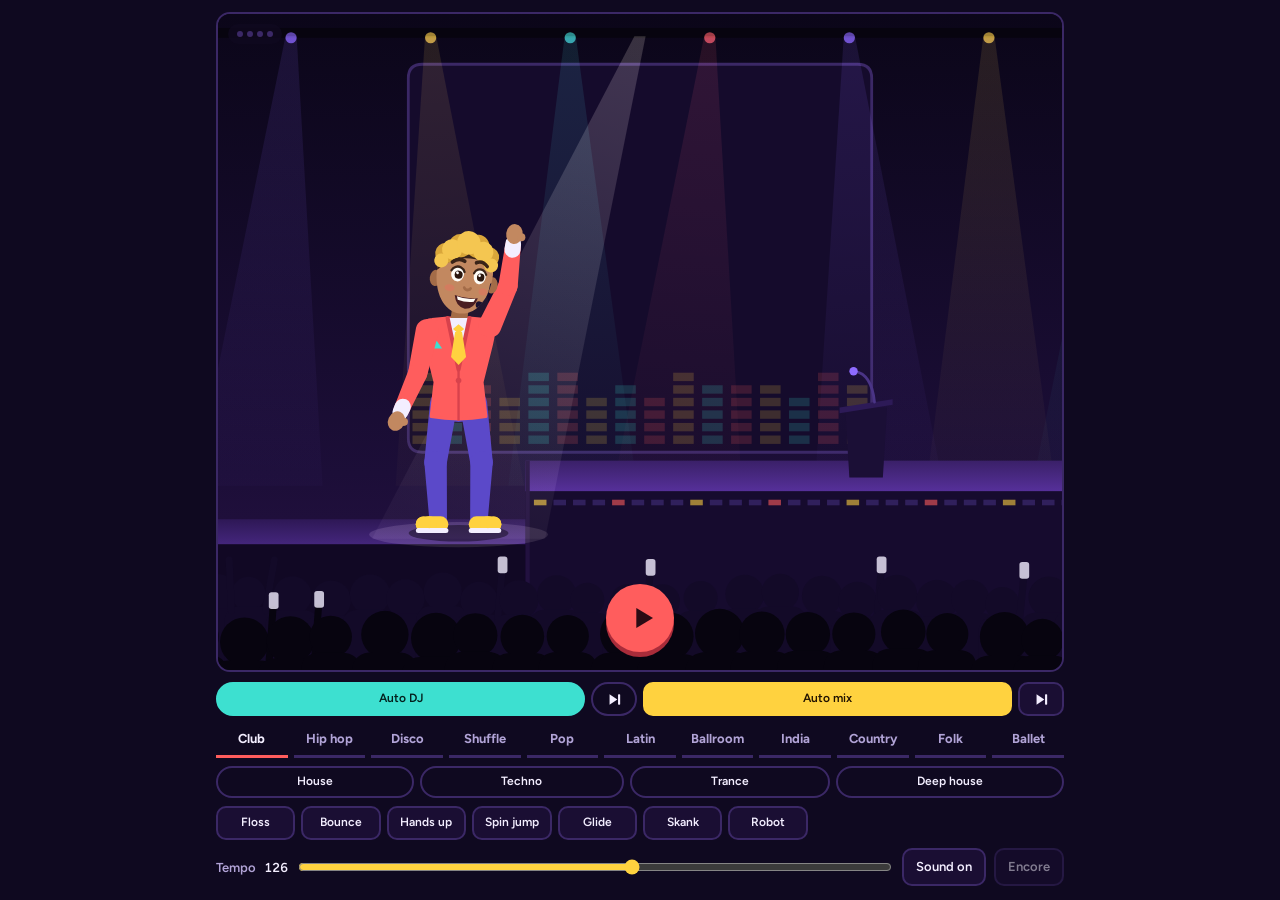
==== commit 64502556: "Dance Stage: remove the Bollywood song and its moves The Bollywood style and the three moves written" ====
--- a/dance/index.html
+++ b/dance/index.html
@@ -159,7 +159,6 @@
       <button type="button" class="pill" data-tab="ballroom" data-style="salsa" aria-pressed="false" hidden>Salsa</button>
       <button type="button" class="pill" data-tab="ballroom" data-style="tango" aria-pressed="false" hidden>Tango</button>
       <button type="button" class="pill" data-tab="ballroom" data-style="waltz" aria-pressed="false" hidden>Waltz</button>
-      <button type="button" class="pill" data-tab="india" data-style="bollywood" aria-pressed="false" hidden>Bollywood</button>
       <button type="button" class="pill" data-tab="india" data-style="bhangra" aria-pressed="false" hidden>Bhangra</button>
       <button type="button" class="pill" data-tab="india" data-style="kathak" aria-pressed="false" hidden>Kathak</button>
       <button type="button" class="pill" data-tab="country" data-style="honkytonk" aria-pressed="false" hidden>Honky tonk</button>
@@ -226,9 +225,6 @@
       <button type="button" class="chip" data-tab="ballroom" data-move="waltz" aria-pressed="false" hidden>Box step</button>
       <button type="button" class="chip" data-tab="ballroom" data-move="whirl" aria-pressed="false" hidden>Whirl</button>
       <button type="button" class="chip" data-tab="ballroom" data-move="balance" aria-pressed="false" hidden>Sway</button>
-      <button type="button" class="chip" data-tab="india" data-move="thumka" aria-pressed="false" hidden>Thumka</button>
-      <button type="button" class="chip" data-tab="india" data-move="bulb" aria-pressed="false" hidden>Light bulb</button>
-      <button type="button" class="chip" data-tab="india" data-move="neck" aria-pressed="false" hidden>Head slide</button>
       <button type="button" class="chip" data-tab="india" data-move="bhangra" aria-pressed="false" hidden>Bhangra</button>
       <button type="button" class="chip" data-tab="india" data-move="balle" aria-pressed="false" hidden>Balle balle</button>
       <button type="button" class="chip" data-tab="india" data-move="chakkar" aria-pressed="false" hidden>Chakkar</button>
@@ -336,8 +332,7 @@
   // ballroom: an original salsa and an original tango (the waltz is with the classics above)
   salsa:    { label:'Salsa',     wall:'SALSA',     bpm:96,  vol:.63, tune:true, cols:['#FF9A3D', '#FF5D5D', '#FFD23F', '#5FE08A'] },                // one beat here is two of the dancers' counts
   tango:    { label:'Tango',     wall:'TANGO',     bpm:126, vol:.6, tune:true, costume:'fedora', cols:['#FF5D5D', '#F3EEFF', '#8E6BFF', '#FFD23F'] },
-  // India: original tunes. A song in the manner of the old Hindi films, a bhangra on dhol and tumbi, and a kathak piece in raga Yaman that gathers speed
-  bollywood: { label:'Bollywood', wall:'BOLLYWOOD', bpm:112, vol:.49, tune:true, cols:['#FF4FD8', '#FFD23F', '#FF9A3D', '#3DE0D0'] },
+  // India: original tunes. A bhangra on dhol and tumbi, and a kathak piece in raga Yaman that gathers speed
   bhangra:   { label:'Bhangra',   wall:'BHANGRA',   bpm:100, vol:.88, tune:true, costume:'turban', cols:['#FFD23F', '#FF5D5D', '#5FE08A', '#FF4FD8'] },
   kathak:    { label:'Kathak',    wall:'KATHAK',    bpm:92, accel:6, vol:.71, tune:true, cols:['#FF9A3D', '#FFD23F', '#8E6BFF', '#F3EEFF'] },
   // folk dances. The jig is "The Irish Washerwoman", a traditional tune first printed in 1788; the others are original tunes in each country's manner
@@ -348,7 +343,7 @@
   hora:       { label:'Hora',       wall:'HORA',       bpm:128, vol:.54, tune:true, cols:['#BFE3FF', '#FFD23F', '#F3EEFF', '#4D7CFF'] }
 };
 // Auto DJ running order: it opens on house, techno, trap and Italo disco, and after that every change of music is also a change of page
-const STYLE_ORDER = ['house', 'techno', 'trap', 'italo', 'midnight', 'disco', 'synthpop', 'bollywood', 'salsa', 'deep', 'nudisco', 'hiphop', 'tango', 'eurodance', 'bhangra', 'slap',
+const STYLE_ORDER = ['house', 'techno', 'trap', 'italo', 'midnight', 'disco', 'synthpop', 'salsa', 'deep', 'nudisco', 'hiphop', 'tango', 'eurodance', 'bhangra', 'slap',
   'waltz', 'trance', 'dancepop', 'lambada', 'funk', 'kathak', 'swing', 'honkytonk', 'samba', 'rnb', 'jig', 'swan', 'flamenco', 'polka', 'cancan', 'latin', 'hoedown', 'sirtaki',
   'cygnets', 'tarantella', 'trepak', 'hora', 'mountain'];
 const rotate = s => STYLE_ORDER[(STYLE_ORDER.indexOf(s) + 1) % STYLE_ORDER.length];
@@ -385,9 +380,8 @@
   salsa:     ['salsa', 'salsaturn', 'suzyq', 'salsa'],
   tango:     ['tangowalk', 'ocho', 'corte', 'tangowalk'],
   waltz:     ['waltz', 'whirl', 'balance', 'whirl'],
-  bollywood: ['thumka', 'bulb', 'neck', 'thumka', 'bulb', 'chakkar'],
-  bhangra:   ['bhangra', 'balle', 'bhangra', 'bulb'],
-  kathak:    ['tatkar', 'chakkar', 'neck', 'tatkar', 'chakkar'],
+  bhangra:   ['bhangra', 'balle', 'bhangra', 'balle'],
+  kathak:    ['tatkar', 'chakkar', 'tatkar', 'chakkar'],
   jig:        ['jigstep', 'sevens', 'trebles', 'jigstep', 'sevens'],
   polka:      ['polka', 'polka', 'polka', 'polka'],
   sirtaki:    ['sirtaki', 'sirtaki', 'sirtaki', 'sirtaki'],
@@ -405,7 +399,7 @@
   polka:'Polka', sirtaki:'Sirtaki', tarantella:'Tarantella', hora:'Hora',
   sixstep:'Six step', windmill:'Windmill', freeze:'Freeze', worm:'Worm',
   salsa:'Salsa', salsaturn:'Salsa spin', suzyq:'Suzy Q', tangowalk:'Tango walk', ocho:'Ochos', corte:'Lunge', waltz:'Box step', whirl:'Whirl', balance:'Sway',
-  thumka:'Thumka', bulb:'Light bulb', neck:'Head slide', bhangra:'Bhangra', balle:'Balle balle', chakkar:'Chakkar', tatkar:'Footwork' };
+  bhangra:'Bhangra', balle:'Balle balle', chakkar:'Chakkar', tatkar:'Footwork' };
 const KINDS = ['spin', 'clap', 'drop', 'point'];
 
 const STEPX = 70, STEPDROP = 40, STAGE_L = 118, CX = 200, DROP = 4;
@@ -1236,28 +1230,6 @@
   },
 
   /* India */
-  thumka(b, p){                                  // thumka: one hand on the hip, the other turning at the wrist above the head, and the hips thrown out to one side and then the other, a throw to every beat; the hands change over every four
-    const i = Math.floor(b), f = frac(b), d = mod(Math.floor(b / 4), 2) === 0 ? 1 : -1, A = d > 0 ? ['r', 'l'] : ['l', 'r'], hd = mod(i, 2) === 0 ? 1 : -1;
-    const hit = easeOut(f / .22) * (1 - ease(clamp((f - .6) / .4, 0, 1)));
-    p.x = hd * 12 * hit; p.hipTilt = -hd * .13 * hit; p.shTilt = hd * .05 * hit; p.y = -9 - 3 * hit; p.lK = p.rK = .8;
-    p[A[0] + 'S'] = 2.55; p[A[0] + 'E'] = .7 + .35 * Math.sin(TAU * 2 * b); p[A[1] + 'S'] = .8; p[A[1] + 'E'] = -1.45;
-    p.hs = hd * 3.5 * hit; p.head = hd * .05 * hit; p.turn = d * .5; p[(hd > 0 ? 'l' : 'r') + 'Pt'] = .5 * hit;
-    p.face = 'joy'; p.mouth = .8; p.brow = .5;
-  },
-  bulb(b, p){                                    // the party step: one hand screws in a light bulb up high while the other pats a dog down low, shoulders bouncing; then the hands change over
-    const d = mod(Math.floor(b / 4), 2) === 0 ? 1 : -1, A = d > 0 ? ['r', 'l'] : ['l', 'r'], s = Math.sin(PI * b), tw = Math.sin(TAU * 2 * b), up = 6 * Math.sin(PI * frac(b));
-    p[A[0] + 'S'] = 2.5 + .08 * tw; p[A[0] + 'E'] = .55 + .4 * tw; p[A[1] + 'S'] = .75; p[A[1] + 'E'] = .25 - .4 * dip(2 * b);
-    p.shTilt = .12 * s; p.x = 7 * s; p.y = -8 - 5 * dip(b); p.lK = p.rK = .8; p.head = .1 * s; p.turn = d * .4; p.lfx = -15; p.rfx = 15;
-    if (mod(Math.floor(b), 2) === 0) p.lfy = up; else p.rfy = up;
-    p.face = 'joy'; p.mouth = .9;
-  },
-  neck(b, p){                                    // the head slides from side to side over still shoulders, the eyes going with it and the palms pressed together above it; then the hands come down in front of the chest and it slides twice as fast
-    const c = mod(b, 8), g = c < 4 ? b : 2 * b, f = frac(g), dir = mod(Math.floor(g), 2) === 0 ? 1 : -1, sl = dir * (2 * easeOut(f / .35) - 1);
-    const m = c < 4 ? 1 - ease(clamp((c - 3.5) / .5, 0, 1)) : ease(clamp((c - 7.5) / .5, 0, 1));
-    p.hs = 6.5 * sl; p.turn = .55 * sl; p.y = -13 - 2 * dip(b); p.lK = p.rK = 1; p.lfx = -17; p.rfx = 17; p.lToe = p.rToe = 1;
-    p.lS = p.rS = lerp(.75, 2.95, m); p.lE = p.rE = lerp(-2.1, .95, m);
-    p[(sl > 0 ? 'l' : 'r') + 'Pt'] = .35 * Math.sin(PI * f); p.brow = .6; p.mouth = .4;
-  },
   bhangra(b, p){                                 // bhangra: both arms up and pumping with the shoulders, hopping on one leg with the other knee lifted out to the side; two hops, then the other leg
     const f = frac(b), d = mod(Math.floor(b / 2), 2) === 0 ? 1 : -1, A = d > 0 ? ['r', 'l'] : ['l', 'r'], hop = Math.sin(PI * f), sh = dip(b), q = easeOut(mod(b, 2) / .3);
     p.y = 7 * hop - 4; p.lS = p.rS = 2.2 + .25 * sh; p.lE = p.rE = .75 - .45 * sh;
@@ -2744,14 +2716,6 @@
 const WZ_H = 'DDDDDDAAAAAAAADDDDDDDDGGeeaddaAD';
 const WZ_CH = { D: [38, 45, [66, 69, 74]], A: [45, 40, [64, 67, 73]], G: [43, 38, [67, 71, 74]], e: [40, 47, [64, 67, 71]], a: [45, 45, [61, 64, 73]], d: [45, 45, [66, 69, 74]] };
 // ----- India: original tunes -----
-// Bollywood: a song in the manner of the Hindi films of the fifties and sixties, in A minor with its raised seventh. The voice sings a line and the violins
-// run up to answer it; the same line comes back a fourth higher, and then in the major for the second half. One letter of harmony for each beat
-const BW = melody(`e5 a5 a5/1 b5/1 c6 b5/1 a5/1 g#5 a5/4 | c6 b5/1 a5/1 g#5 f5 e5/4 -/4 | a5 d6 d6/1 e6/1 f6 e6/1 d6/1 c6 d6/4 | e6 f6/1 e6/1 d6 b5 a5/4 -/4 |
-  g5 c6 c6/1 d6/1 e6 d6/1 c6/1 b5 c6/4 | d6 e6/1 d6/1 b5 a5 g5/4 -/4 | a5 c6 c6/1 d6/1 f6 e6/1 d6/1 c6 d6/4 | e6 f6/1 e6/1 d6 b5 g#5 b5 e5/4`);
-const BW_RUN = melody(`-/16 | -/12 d5/1 e5/1 f5/1 g#5/1 | -/16 | -/12 e6/1 d6/1 c6/1 a5/1 | -/16 | -/12 d6/1 c6/1 b5/1 g5/1 | -/16 | -/16`);
-const BW_CH = { a: [45, [57, 60, 64]], E: [40, [56, 62, 64]], d: [38, [57, 62, 65]], C: [48, [55, 60, 64]], G: [43, [55, 59, 62]], F: [41, [57, 60, 65]] };
-const BW_H = ['aaaa', 'aEEE', 'dddd', 'EEaa', 'CCCC', 'GGGG', 'FFdd', 'EEEE'];
-const KEHERWA = ['dha', 0, 'ge', 'ke', 'na', 0, 'tin', 'ke', 'na', 0, 'ke', 0, 'dhin', 0, 'na', 'ge'];
 const bols = k => k === 'dha' ? ['ge', 'na'] : k === 'dhin' ? ['ge', 'tin'] : [k];      // the strokes that are both drums at once
 // Bhangra in A: a riff for the tumbi's one string, two bars long, and a reed tune for the second half
 const TB = melody(`a5 a5/1 c6/1 d6 c6/1 a5/1 g5 a5 -/4 | a5 a5/1 c6/1 d6 c6/1 a5/1 e6 d6/1 c6/1 a5 -/2`);
@@ -2798,18 +2762,6 @@
     }
     if (q === 0){ tone(t, mtof(h[m % 2]), spb * .3, 'sawtooth', .3, 700, { low: true }); pluck(t, h[m % 2] + 12, .3, { cut: 900, dur: spb * .3 }); kick(t, .5); }
     else if (q < 3){ for (const n of h[2]) lead(at, mtof(n), spb * .16, 'strings', .05); hat(at, .03, .07); }
-  },
-  bollywood(s, bar, t, spb){                     // an old film song: dholak and ankle bells, a mandolin strumming in threes and trembling along with the tune, a voice that slides from note to note, and violins running up to answer it
-    const b8 = bar % 8, H = BW_H[b8], h = BW_CH[H[s >> 2]], k = KEHERWA[s];
-    if (s % 2 === 1) t += spb * .04;
-    if (k) for (const x of bols(k)) tabla(t, x, x === 'ge' ? .8 : x === 'ke' ? .16 : .3, 440);
-    noise(t, .04, 'highpass', 8000, .7, s % 4 === 0 ? .1 : s % 2 === 0 ? .06 : .03);
-    if (s === 0 || s === 8) pluck(t, h[0] + (s === 8 && H[2] === H[0] ? 7 : 0), .4, { cut: 850, dur: spb * .8 });
-    if ('x..x..x.x..x..x.'[s] === 'x') strum(t, h[1], .1, { dur: .12, bright: true, up: s % 2 === 1, gap: .008 });
-    tune(BW[b8], s, t, spb, 'whistle', .2, { glide: true, len: 1, send: .2 });
-    pick(BW[b8], s, t, spb, .1, { bright: true, trem: .075, dur: .14 });
-    tune(BW_RUN[b8], s, t, spb, 'strings', .11, { send: .2 }); tune(BW_RUN[b8], s, t, spb, 'strings', .08, { up: -12 });
-    if (b8 >= 4) tune(BW[b8], s, t, spb, 'silk', .06, { up: -12, glide: true, len: 1 });
   },
   bhangra(s, bar, t, spb){                       // bhangra: the dhol's galloping beat, its low skin landing three times in every eight, a riff on the tumbi's one high string, a bass that follows the drum, the band shouting, and a reed tune over the second half
     const b8 = bar % 8, e = s % 8, root = b8 % 4 === 3 && s < 8 ? 43 : 45;
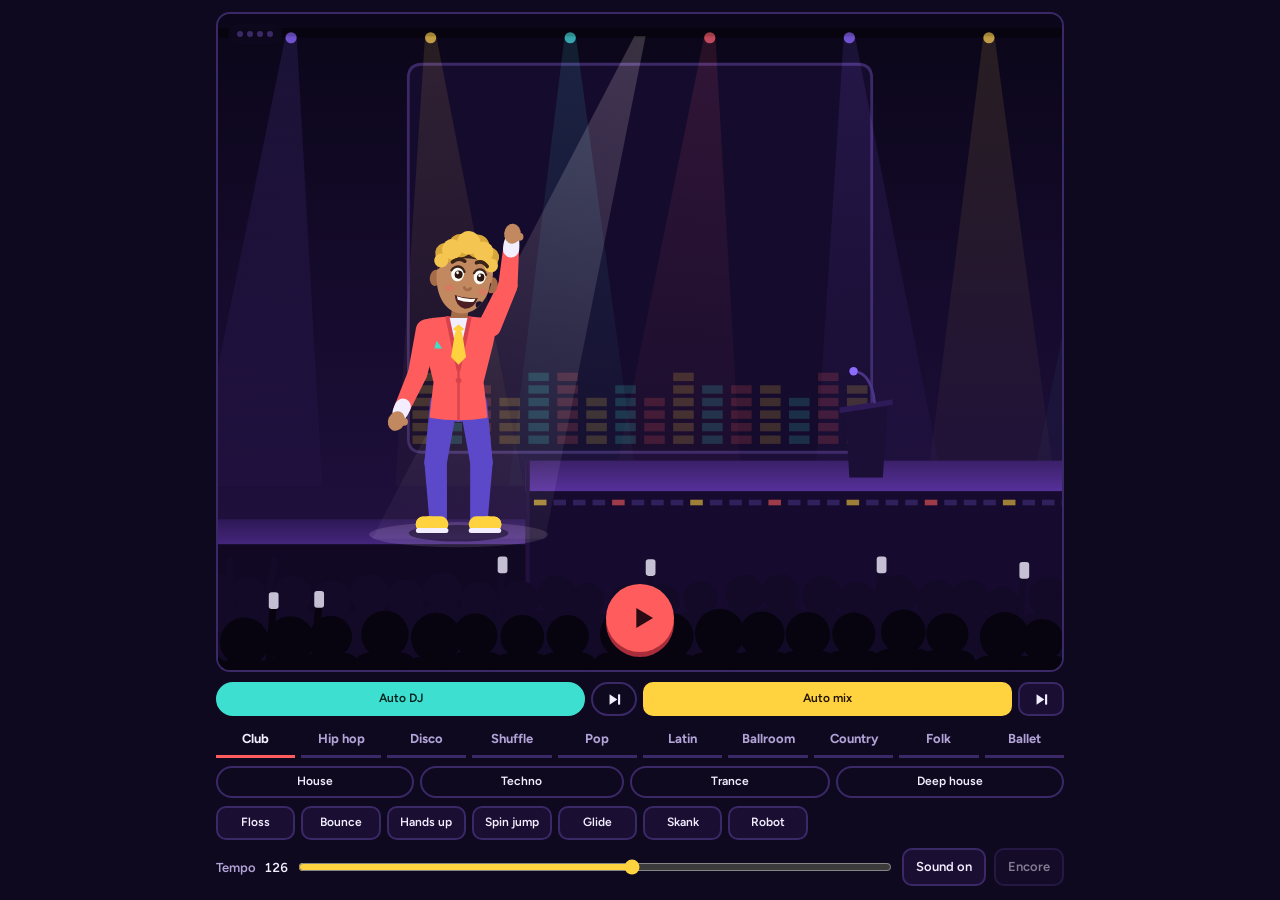
==== commit c22b34f8: "Dance Stage: remove the India program The India tab is taken out with everything written for it: the" ====
--- a/dance/index.html
+++ b/dance/index.html
@@ -58,7 +58,7 @@
 .skip svg{width:17px;height:17px;fill:currentColor}
 .skip:active{background:var(--line)}
 .tabs{display:flex;flex-wrap:wrap;gap:6px}
-.tab{position:relative;flex:1 1 14%;min-width:0;font:700 13px/1.1 var(--body);color:var(--muted);background:transparent;border:0;border-bottom:3px solid var(--line);min-height:34px;padding:4px 2px;cursor:pointer}
+.tab{position:relative;flex:1 1 17%;min-width:0;font:700 13px/1.1 var(--body);color:var(--muted);background:transparent;border:0;border-bottom:3px solid var(--line);min-height:34px;padding:4px 2px;cursor:pointer}
 .tab[aria-pressed="true"]{color:var(--paper);border-bottom-color:var(--coral)}
 .styles,.moves{transform-origin:50% 0}
 .flip{animation:flip .28s ease-out}
@@ -129,7 +129,6 @@
       <button type="button" class="tab" data-tab="pop" aria-pressed="false">Pop</button>
       <button type="button" class="tab" data-tab="latin" aria-pressed="false">Latin</button>
       <button type="button" class="tab" data-tab="ballroom" aria-pressed="false">Ballroom</button>
-      <button type="button" class="tab" data-tab="india" aria-pressed="false">India</button>
       <button type="button" class="tab" data-tab="country" aria-pressed="false">Country</button>
       <button type="button" class="tab" data-tab="folk" aria-pressed="false">Folk</button>
       <button type="button" class="tab" data-tab="ballet" aria-pressed="false">Ballet</button>
@@ -159,8 +158,6 @@
       <button type="button" class="pill" data-tab="ballroom" data-style="salsa" aria-pressed="false" hidden>Salsa</button>
       <button type="button" class="pill" data-tab="ballroom" data-style="tango" aria-pressed="false" hidden>Tango</button>
       <button type="button" class="pill" data-tab="ballroom" data-style="waltz" aria-pressed="false" hidden>Waltz</button>
-      <button type="button" class="pill" data-tab="india" data-style="bhangra" aria-pressed="false" hidden>Bhangra</button>
-      <button type="button" class="pill" data-tab="india" data-style="kathak" aria-pressed="false" hidden>Kathak</button>
       <button type="button" class="pill" data-tab="country" data-style="honkytonk" aria-pressed="false" hidden>Honky tonk</button>
       <button type="button" class="pill" data-tab="country" data-style="hoedown" aria-pressed="false" hidden>Hoedown</button>
       <button type="button" class="pill" data-tab="folk" data-style="jig" aria-pressed="false" hidden>Jig</button>
@@ -225,10 +222,6 @@
       <button type="button" class="chip" data-tab="ballroom" data-move="waltz" aria-pressed="false" hidden>Box step</button>
       <button type="button" class="chip" data-tab="ballroom" data-move="whirl" aria-pressed="false" hidden>Whirl</button>
       <button type="button" class="chip" data-tab="ballroom" data-move="balance" aria-pressed="false" hidden>Sway</button>
-      <button type="button" class="chip" data-tab="india" data-move="bhangra" aria-pressed="false" hidden>Bhangra</button>
-      <button type="button" class="chip" data-tab="india" data-move="balle" aria-pressed="false" hidden>Balle balle</button>
-      <button type="button" class="chip" data-tab="india" data-move="chakkar" aria-pressed="false" hidden>Chakkar</button>
-      <button type="button" class="chip" data-tab="india" data-move="tatkar" aria-pressed="false" hidden>Foot&shy;work</button>
       <button type="button" class="chip" data-tab="country" data-move="lasso" aria-pressed="false" hidden>Lasso</button>
       <button type="button" class="chip" data-tab="country" data-move="heeltoe" aria-pressed="false" hidden>Heel toe</button>
       <button type="button" class="chip" data-tab="country" data-move="grapevine" aria-pressed="false" hidden>Grapevine</button>
@@ -332,9 +325,6 @@
   // ballroom: an original salsa and an original tango (the waltz is with the classics above)
   salsa:    { label:'Salsa',     wall:'SALSA',     bpm:96,  vol:.63, tune:true, cols:['#FF9A3D', '#FF5D5D', '#FFD23F', '#5FE08A'] },                // one beat here is two of the dancers' counts
   tango:    { label:'Tango',     wall:'TANGO',     bpm:126, vol:.6, tune:true, costume:'fedora', cols:['#FF5D5D', '#F3EEFF', '#8E6BFF', '#FFD23F'] },
-  // India: original tunes. A bhangra on dhol and tumbi, and a kathak piece in raga Yaman that gathers speed
-  bhangra:   { label:'Bhangra',   wall:'BHANGRA',   bpm:100, vol:.88, tune:true, costume:'turban', cols:['#FFD23F', '#FF5D5D', '#5FE08A', '#FF4FD8'] },
-  kathak:    { label:'Kathak',    wall:'KATHAK',    bpm:92, accel:6, vol:.71, tune:true, cols:['#FF9A3D', '#FFD23F', '#8E6BFF', '#F3EEFF'] },
   // folk dances. The jig is "The Irish Washerwoman", a traditional tune first printed in 1788; the others are original tunes in each country's manner
   jig:        { label:'Jig',        wall:'JIG',        bpm:116, vol:.68, tune:true, three:true, cols:['#5FE08A', '#F3EEFF', '#FF9A3D', '#2FBF71'] },
   polka:      { label:'Polka',      wall:'POLKA',      bpm:124, vol:.63, tune:true, costume:'alpine', cols:['#FFD23F', '#FF5D5D', '#F3EEFF', '#5FE08A'] },
@@ -343,8 +333,8 @@
   hora:       { label:'Hora',       wall:'HORA',       bpm:128, vol:.54, tune:true, cols:['#BFE3FF', '#FFD23F', '#F3EEFF', '#4D7CFF'] }
 };
 // Auto DJ running order: it opens on house, techno, trap and Italo disco, and after that every change of music is also a change of page
-const STYLE_ORDER = ['house', 'techno', 'trap', 'italo', 'midnight', 'disco', 'synthpop', 'salsa', 'deep', 'nudisco', 'hiphop', 'tango', 'eurodance', 'bhangra', 'slap',
-  'waltz', 'trance', 'dancepop', 'lambada', 'funk', 'kathak', 'swing', 'honkytonk', 'samba', 'rnb', 'jig', 'swan', 'flamenco', 'polka', 'cancan', 'latin', 'hoedown', 'sirtaki',
+const STYLE_ORDER = ['house', 'techno', 'trap', 'italo', 'midnight', 'disco', 'synthpop', 'salsa', 'deep', 'nudisco', 'hiphop', 'tango', 'eurodance', 'slap',
+  'waltz', 'trance', 'dancepop', 'lambada', 'funk', 'swing', 'honkytonk', 'samba', 'rnb', 'jig', 'swan', 'flamenco', 'polka', 'cancan', 'latin', 'hoedown', 'sirtaki',
   'cygnets', 'tarantella', 'trepak', 'hora', 'mountain'];
 const rotate = s => STYLE_ORDER[(STYLE_ORDER.indexOf(s) + 1) % STYLE_ORDER.length];
 const tuneful = s => !!(STYLES[s].classical || STYLES[s].tune);   // styles whose melody plays on through the build
@@ -380,8 +370,6 @@
   salsa:     ['salsa', 'salsaturn', 'suzyq', 'salsa'],
   tango:     ['tangowalk', 'ocho', 'corte', 'tangowalk'],
   waltz:     ['waltz', 'whirl', 'balance', 'whirl'],
-  bhangra:   ['bhangra', 'balle', 'bhangra', 'balle'],
-  kathak:    ['tatkar', 'chakkar', 'tatkar', 'chakkar'],
   jig:        ['jigstep', 'sevens', 'trebles', 'jigstep', 'sevens'],
   polka:      ['polka', 'polka', 'polka', 'polka'],
   sirtaki:    ['sirtaki', 'sirtaki', 'sirtaki', 'sirtaki'],
@@ -398,8 +386,7 @@
   lambada:'Lambada', dip:'Dip', samba:'Samba', volta:'Volta', zapateado:'Heels', braceo:'Olé',
   polka:'Polka', sirtaki:'Sirtaki', tarantella:'Tarantella', hora:'Hora',
   sixstep:'Six step', windmill:'Windmill', freeze:'Freeze', worm:'Worm',
-  salsa:'Salsa', salsaturn:'Salsa spin', suzyq:'Suzy Q', tangowalk:'Tango walk', ocho:'Ochos', corte:'Lunge', waltz:'Box step', whirl:'Whirl', balance:'Sway',
-  bhangra:'Bhangra', balle:'Balle balle', chakkar:'Chakkar', tatkar:'Footwork' };
+  salsa:'Salsa', salsaturn:'Salsa spin', suzyq:'Suzy Q', tangowalk:'Tango walk', ocho:'Ochos', corte:'Lunge', waltz:'Box step', whirl:'Whirl', balance:'Sway' };
 const KINDS = ['spin', 'clap', 'drop', 'point'];
 
 const STEPX = 70, STEPDROP = 40, STAGE_L = 118, CX = 200, DROP = 4;
@@ -412,14 +399,14 @@
 let introFrom = { x: STEPX, level: STEPDROP };
 const anchor = { x: STEPX, level: STEPDROP, lift: 0 };
 let travel = 0, shake = 0, flash = 0, energy = .3, pop = 0, tapHop = 0, tapHopV = 0;
-const wear = { tutu: 0, hat: 0, cap: 0, cowboy: 0, fedora: 0, cordobes: 0, plume: 0, alpine: 0, turban: 0 };   // how far on each costume piece is, 0 to 1
+const wear = { tutu: 0, hat: 0, cap: 0, cowboy: 0, fedora: 0, cordobes: 0, plume: 0, alpine: 0 };   // how far on each costume piece is, 0 to 1
 let tieA = 0, tieV = 0, hairX = 0, hairXV = 0, hairY = 0, hairYV = 0, lastHX = null, lastHY = null, blink = 0, nextBlink = 2;
 const parts = [], puffs = [];
 
 const basePose = () => ({ x:0, y:0, lean:0, tilt:0, head:0, turn:0, hipTilt:0, shTilt:0, lS:.22, lE:.2, rS:.22, rE:.2,
   lfx:-13, lfy:0, rfx:13, rfy:0, lToe:.7, rToe:.7, lK:.55, rK:.55, lz:0, rz:0, pointe:0, lPt:0, rPt:0, lHeel:0, rHeel:0, mouth:.55, brow:0, browT:0,
-  sx:1, sy:1, yaw:0, pitch:0, lF:0, rF:0, rot:0, hs:0, lBack:false, rBack:false, over:false, rope:null, tamb:null, face:'smile' });
-const SMOOTH = ['x','y','lean','tilt','head','turn','hipTilt','shTilt','lS','lE','rS','rE','lfx','lfy','rfx','rfy','lToe','rToe','lK','rK','lz','rz','pointe','lPt','rPt','lHeel','rHeel','mouth','brow','browT','pitch','lF','rF','hs'];
+  sx:1, sy:1, yaw:0, pitch:0, lF:0, rF:0, rot:0, lBack:false, rBack:false, over:false, rope:null, tamb:null, face:'smile' });
+const SMOOTH = ['x','y','lean','tilt','head','turn','hipTilt','shTilt','lS','lE','rS','rE','lfx','lfy','rfx','rfy','lToe','rToe','lK','rK','lz','rz','pointe','lPt','rPt','lHeel','rHeel','mouth','brow','browT','pitch','lF','rF'];
 let cur = basePose(); cur.mouth = 0;
 
 /* ---------- dance moves: each fills a pose for beat position b (arm angle 0 hangs down, PI/2 out sideways, PI up) ---------- */
@@ -1227,45 +1214,6 @@
     if (n === 0){ p[A[0] + 'fx'] = d * (13 + 9 * q); p[A[0] + 'fy'] = 5 * k; }
     else { p[A[0] + 'fx'] = d * 22; if (n === 1){ p[A[1] + 'fx'] = -d * lerp(13, -6, q); p[A[1] + 'z'] = -q; p[A[1] + 'fy'] = 4 * k; } else { p[A[1] + 'fx'] = d * 6; p[A[1] + 'z'] = -1; p[A[0] + 'fy'] = 3 * k; } p[A[1] + 'Pt'] = .5; }
     p.lS = 1.05 - .4 * sw; p.rS = 1.05 + .4 * sw; p.lE = .3 - .2 * sw; p.rE = .3 + .2 * sw;
-  },
-
-  /* India */
-  bhangra(b, p){                                 // bhangra: both arms up and pumping with the shoulders, hopping on one leg with the other knee lifted out to the side; two hops, then the other leg
-    const f = frac(b), d = mod(Math.floor(b / 2), 2) === 0 ? 1 : -1, A = d > 0 ? ['r', 'l'] : ['l', 'r'], hop = Math.sin(PI * f), sh = dip(b), q = easeOut(mod(b, 2) / .3);
-    p.y = 7 * hop - 4; p.lS = p.rS = 2.2 + .25 * sh; p.lE = p.rE = .75 - .45 * sh;
-    p.shTilt = d * .06; p.lean = -d * .07; p.x = -d * 5; p.head = d * .08 * Math.sin(PI * b);
-    p[A[0] + 'fy'] = (24 + 5 * hop) * q; p[A[0] + 'fx'] = d * lerp(13, 21, q); p[A[0] + 'K'] = 1; p[A[0] + 'Toe'] = .9;
-    p[A[1] + 'fy'] = 6 * hop; p[A[1] + 'fx'] = -d * 5;
-    p.face = 'joy'; p.mouth = .95;
-  },
-  balle(b, p){                                   // balle balle: wide and low, both arms swinging together from one side up over the head and down to the other, the body leaning after them and the far foot coming off the floor; on every fourth beat a jump with the hands clapped overhead
-    const c = mod(b, 4), ph = Math.sin(PI * b), a = (ph + 1) / 2, f = frac(b);
-    p.lS = lerp(1.77, 4.5, a); p.rS = lerp(4.5, 1.77, a); p.lE = p.rE = .12;
-    p.lean = .16 * ph; p.x = 9 * ph; p.y = -14 - 6 * dip(b); p.lfx = -22; p.rfx = 22; p.lK = p.rK = 1; p.head = .08 * ph;
-    p.lfy = 9 * Math.max(0, ph); p.rfy = 9 * Math.max(0, -ph);
-    if (c >= 3){ const k = Math.sin(PI * f); p.y = -14 + 36 * k; p.lfy = p.rfy = 24 * k; p.lS = p.rS = lerp(p.lS, 2.95, k); p.lE = p.rE = .12 + .5 * k; p.lean *= 1 - k; }
-    p.face = 'joy'; p.mouth = 1;
-  },
-  chakkar(b, p){                                 // kathak turns: three spins on the spot, one to a beat, each stamped out with the arms flung wide; then a held pose, one arm curved overhead and the eyes along the other; and the same the other way
-    const c = mod(b, 8), d = c < 4 ? 1 : -1, u = c % 4, A = d > 0 ? ['r', 'l'] : ['l', 'r'];
-    p.lfx = -7; p.rfx = 7; p.y = -5; p.brow = .5;
-    if (u < 3){
-      const f = frac(u), st = Math.sin(PI * clamp(f / .3, 0, 1));
-      p.yaw = d * TAU * ease(clamp(f / .85, 0, 1)); p.lS = p.rS = 1.5; p.lE = p.rE = .15; p.y = -6 + 2 * st; p.pointe = .3 * Math.sin(PI * f);
-      p[A[0] + 'fy'] = 7 * st; p.mouth = .3;
-    } else {
-      const q = easeOut((u - 3) / .25);
-      p[A[0] + 'S'] = lerp(1.5, 2.75, q); p[A[0] + 'E'] = lerp(.15, .85, q); p[A[1] + 'S'] = 1.5; p[A[1] + 'E'] = lerp(.15, -.2, q);
-      p.x = d * 6 * q; p.hipTilt = -d * .08 * q; p.hs = -d * 3 * q; p.turn = -d * .9 * q;
-      p[A[1] + 'fx'] = d * 3 * q - d * 7 * (1 - q); p[A[1] + 'z'] = -q; p[A[1] + 'Pt'] = .7 * q;
-      p.face = 'joy'; p.mouth = .7;
-    }
-  },
-  tatkar(b, p){                                  // kathak footwork: the body upright and still, one arm held out and the other hand in front of the chest, flat feet beating the floor right, left, right, left and then twice as fast; the arms change sides every four beats
-    const c = mod(b, 8), d = c < 4 ? 1 : -1, u = c % 4, A = d > 0 ? ['r', 'l'] : ['l', 'r'], g = u < 2 ? u * 2 : 4 + (u - 2) * 4, k = Math.sin(PI * frac(g)), m = ease(clamp(u / .6, 0, 1));
-    p.lfx = -8; p.rfx = 8; p.lToe = p.rToe = .55; p.lK = p.rK = .6; p.y = -6 - 1.5 * k; p[(Math.floor(g) % 2 === 0 ? 'r' : 'l') + 'fy'] = 6 * k;
-    p[A[0] + 'S'] = lerp(.9, 1.5, m); p[A[0] + 'E'] = lerp(-1.7, .12, m); p[A[1] + 'S'] = lerp(1.5, .9, m); p[A[1] + 'E'] = lerp(.12, -1.7, m);
-    p.turn = d * lerp(-.8, .8, m); p.hs = 3 * Math.sin(PI * b); p.brow = .5; p.mouth = .35;
   }
 };
 const waltzTime = b => STYLES[sec.style].bpm < 80 ? b : b / 2;      // a bar of the waltz lasts one beat of its own music, and two of anyone else's
@@ -1635,17 +1583,6 @@
     if (cyS > -.15) oval(17.5 * ys, -21 + 3.5 * ys * ys, 3.2 * Math.max(.35, Math.sqrt(Math.max(0, cyS))), 3.2, 0, C.coral);      // the jewel at the front
     ctx.restore();
   }
-  a = wear.turban;
-  if (a > .03){                                  // a turban for the bhangra: wound cloth with its folds meeting above the brow, and a fan of the cloth's end standing up on one side
-    ctx.save(); ctx.globalAlpha = Math.min(1, a * 1.5); ctx.translate(0, -26 * (1 - a));
-    ctx.save(); ctx.scale(Math.max(.25, yc), 1); ctx.translate(-10, -33); ctx.rotate(-.32);
-    ctx.fillStyle = C.sun; ctx.beginPath(); ctx.moveTo(-4, 5); ctx.lineTo(-10, -13); ctx.quadraticCurveTo(0, -19, 10, -13); ctx.lineTo(4, 5); ctx.closePath(); ctx.fill(); ctx.restore();
-    ctx.fillStyle = '#FF4FD8'; ctx.beginPath(); ctx.moveTo(-21, -11); ctx.bezierCurveTo(-26, -30, -15, -43, 0, -43); ctx.bezierCurveTo(15, -43, 26, -30, 21, -11); ctx.quadraticCurveTo(0, -18, -21, -11); ctx.closePath(); ctx.fill();
-    const fx = 13 * ys; ctx.strokeStyle = '#C22FA6'; ctx.lineWidth = 2; ctx.lineCap = 'round';
-    for (const k of [-1, 1]) for (const j of [1, 2, 3]){ ctx.beginPath(); ctx.moveTo(fx, -16.5); ctx.quadraticCurveTo(fx + k * 5 * j, -20 - 6 * j, k * (23 - 3 * j), -13 - 8 * j); ctx.stroke(); }
-    if (cyS > -.15) oval(fx, -17.5 + 2 * ys * ys, 3 * Math.max(.35, Math.sqrt(Math.max(0, cyS))), 3, 0, C.sun);
-    ctx.restore();
-  }
   a = wear.alpine;
   if (a > .03){                                  // a green felt hat with a feather for the polka
     ctx.save(); ctx.globalAlpha = Math.min(1, a * 1.5); ctx.translate(0, -2 - 26 * (1 - a)); lean(.06);
@@ -1681,7 +1618,7 @@
   ctx.restore();
   // curls: a few on the back of the head, then the curly top, bouncing behind the head's motion. A hat presses them all flat and covers them, so under
   // one the only hair to see is the short dark sides below its edge, the same from the front, the side and behind
-  const hatOn = Math.max(wear.hat, wear.cap, wear.fedora, wear.cowboy, wear.cordobes, wear.alpine, wear.turban), fluff = 1 - ease(clamp(hatOn * 1.4, 0, 1));
+  const hatOn = Math.max(wear.hat, wear.cap, wear.fedora, wear.cowboy, wear.cordobes, wear.alpine), fluff = 1 - ease(clamp(hatOn * 1.4, 0, 1));
   ctx.save();
   if (hatOn > .03){ ctx.beginPath(); ctx.rect(-30, -12.5 - 26 * (1 - hatOn), 60, 60); ctx.clip(); }
   ctx.translate(hairX * fluff, hairY * fluff);
@@ -1819,7 +1756,7 @@
   ctx.quadraticCurveTo(J[12][0], J[12][1], J[0][0], J[0][1]); ctx.closePath(); ctx.fill(); ctx.stroke();
 
   // neck
-  const ha = p.lean * .5 + p.head, hcx = Cx + ux * 3 + (Math.sin(ha) * 27 + p.hs) * yc, hcy = Cy + uy * 3 - Math.cos(ha) * 27;      // hs: the head slid sideways on the neck without tipping
+  const ha = p.lean * .5 + p.head, hcx = Cx + ux * 3 + Math.sin(ha) * 27 * yc, hcy = Cy + uy * 3 - Math.cos(ha) * 27;
   cap(Cx + ux * 2, Cy + uy * 2, 5.4, hcx, hcy, 5, SKD);
 
   if (back){
@@ -2040,12 +1977,11 @@
   strings.set(key, note);
   return note;
 }
-function pluck(t, m, g, o){                      // o.bright: steel strings; o.dur: the string is damped after this long; o.send: echo; o.low: through the bass bus; o.cut: a bass guitar's tone knob; o.bend: it slides in from this many semitones away
+function pluck(t, m, g, o){                      // o.bright: steel strings; o.dur: the string is damped after this long; o.send: echo; o.low: through the bass bus; o.cut: a bass guitar's tone knob
   o = o || {};
   const mi = Math.round(m), n = stringNote(mi, o.bright), s = ac.createBufferSource(), v = ac.createGain(), dur = o.dur || 1.2;
   const rate = n.rate * Math.pow(2, (m - mi) / 12);
   s.buffer = n.buf; s.playbackRate.value = rate;
-  if (o.bend){ s.playbackRate.setValueAtTime(rate * Math.pow(2, o.bend / 12), t); s.playbackRate.exponentialRampToValueAtTime(rate, t + .08); }
   v.gain.setValueAtTime(g, t); v.gain.setTargetAtTime(0, t + dur, .03);
   s.connect(v);
   if (o.cut){ const f = ac.createBiquadFilter(); f.type = 'lowpass'; f.frequency.value = o.cut; f.Q.value = .7; v.connect(f); out(f, o.send); } else out(v, o.send, o.low);
@@ -2071,33 +2007,6 @@
   f.type = 'bandpass'; f.frequency.value = 950; f.Q.value = 2;
   v.gain.setValueAtTime(.0001, t); v.gain.exponentialRampToValueAtTime(.15, t + .015); v.gain.exponentialRampToValueAtTime(.0001, t + .11);
   o.connect(f); f.connect(v); v.connect(master); o.start(t); o.stop(t + .13);
-}
-function tabla(t, k, g, f){                      // hand drums. k: 'ge' the bass drum's swelling boom, 'na' the ringing stroke on the rim of the small drum (tuned to f), 'tin' the same left to ring, 'ke' a flat slap, 'tak' a stick on the dhol's high skin
-  if (k === 'ge'){
-    const o = ac.createOscillator(), v = ac.createGain();
-    o.type = 'triangle'; o.frequency.setValueAtTime(76, t); o.frequency.exponentialRampToValueAtTime(120, t + .09); o.frequency.exponentialRampToValueAtTime(90, t + .3);
-    v.gain.setValueAtTime(.0001, t); v.gain.exponentialRampToValueAtTime(g, t + .008); v.gain.exponentialRampToValueAtTime(.001, t + .3);
-    o.connect(v); out(v, 0, true); o.start(t); o.stop(t + .33);
-    noise(t, .015, 'bandpass', 900, 1, g * .22);
-  } else if (k === 'ke') noise(t, .03, 'bandpass', 1300, 1.6, g);
-  else if (k === 'tak'){ noise(t, .035, 'bandpass', 2700, 1.5, g); tom(t, 190, g * .5); }
-  else {
-    const dur = k === 'tin' ? .28 : .11;
-    for (const [m, a] of [[1, 1], [2.01, .45], [3.03, .2]]){
-      const o = ac.createOscillator(), v = ac.createGain();
-      o.frequency.value = f * m; v.gain.setValueAtTime(.0001, t); v.gain.exponentialRampToValueAtTime(g * a, t + .004); v.gain.exponentialRampToValueAtTime(.0001, t + dur / m);
-      o.connect(v); v.connect(master); o.start(t); o.stop(t + dur + .02);
-    }
-    noise(t, .012, 'bandpass', 3200, 1.2, g * .45);
-  }
-}
-function shout(t, g){                            // the band shouting "hoy!": a falling buzz through two filters that move from one vowel to the other
-  const o = ac.createOscillator(), f1 = ac.createBiquadFilter(), f2 = ac.createBiquadFilter(), v = ac.createGain();
-  o.type = 'sawtooth'; o.frequency.setValueAtTime(290, t); o.frequency.exponentialRampToValueAtTime(215, t + .17);
-  f1.type = 'bandpass'; f1.Q.value = 3; f1.frequency.setValueAtTime(620, t); f1.frequency.linearRampToValueAtTime(400, t + .17);
-  f2.type = 'bandpass'; f2.Q.value = 4; f2.frequency.setValueAtTime(1050, t); f2.frequency.linearRampToValueAtTime(2200, t + .17);
-  v.gain.setValueAtTime(.0001, t); v.gain.exponentialRampToValueAtTime(g, t + .02); v.gain.exponentialRampToValueAtTime(.0001, t + .21);
-  o.connect(f1); o.connect(f2); f1.connect(v); f2.connect(v); out(v, .15); o.start(t); o.stop(t + .23);
 }
 function riser(t, dur){
   const s = ac.createBufferSource(); s.buffer = noiseBuf; s.loop = true;
@@ -2715,19 +2624,6 @@
   e4/t g4/t b4/t b4/4t g#4/t a4/t f#5/3t | -/t d5/t f#4/t f#4/2t e4/t b4/2t a4/t d4/2t d4/t`);
 const WZ_H = 'DDDDDDAAAAAAAADDDDDDDDGGeeaddaAD';
 const WZ_CH = { D: [38, 45, [66, 69, 74]], A: [45, 40, [64, 67, 73]], G: [43, 38, [67, 71, 74]], e: [40, 47, [64, 67, 71]], a: [45, 45, [61, 64, 73]], d: [45, 45, [66, 69, 74]] };
-// ----- India: original tunes -----
-const bols = k => k === 'dha' ? ['ge', 'na'] : k === 'dhin' ? ['ge', 'tin'] : [k];      // the strokes that are both drums at once
-// Bhangra in A: a riff for the tumbi's one string, two bars long, and a reed tune for the second half
-const TB = melody(`a5 a5/1 c6/1 d6 c6/1 a5/1 g5 a5 -/4 | a5 a5/1 c6/1 d6 c6/1 a5/1 e6 d6/1 c6/1 a5 -/2`);
-const BH = melody(`e6/3 d6/1 c6 a5 c6/3 d6/1 e6/4 | g6/3 e6/1 d6 c6 d6/3 c6/1 a5/4 | e6/3 d6/1 c6 a5 c6/3 d6/1 e6/4 | d6/3 c6/1 a5 g5 a5/8`);
-// Kathak: raga Yaman with D as its home note. Four bars of the sitar's tune, three of it rattled out against the high string, and then one phrase played
-// three times over so that its last note is the first beat of the next round. The tabla keeps the sixteen-beat cycle, two bars to a round
-const KT = melody(`d5/4 c#5 e5 f#5/4 e5 d5 | e5 f#5 g#5 a5/4 g#5 f#5 e5 | c#5 e5 f#5/4 g#5 b5 c#6/4 | d6/4 c#6 b5 a5 g#5 f#5/4 |
-  f#5/1 d6/1 d6/1 d6/1 f#5/1 d6/1 d6/1 d6/1 e5/1 d6/1 d6/1 d6/1 e5/1 d6/1 d6/1 d6/1 | f#5/1 d6/1 d6/1 d6/1 g#5/1 d6/1 d6/1 d6/1 a5/1 d6/1 d6/1 d6/1 a5/1 d6/1 d6/1 d6/1 |
-  b5/1 d6/1 d6/1 d6/1 a5/1 d6/1 d6/1 d6/1 g#5/1 d6/1 d6/1 d6/1 f#5/1 d6/1 d6/1 d6/1 | b5/1 c#6/1 e6/1 c#6/1 d6 b5/1 c#6/1 e6/1 c#6/1 d6 b5/1 c#6/1 e6/1 c#6/1`);
-const KF = melody(`f#5/8 e5/8 | f#5/4 g#5/4 a5/8 | b5/4 a5/4 g#5/4 f#5/4 | b5/1 c#6/1 e6/1 c#6/1 d6 b5/1 c#6/1 e6/1 c#6/1 d6 b5/1 c#6/1 e6/1 c#6/1`);
-const TEEN = [['dha', 'dhin', 'dhin', 'dha', 'dha', 'dhin', 'dhin', 'dha'], ['dha', 'tin', 'tin', 'na', 'na', 'dhin', 'dhin', 'dha']];
-const TIHAI = ['ke', 'ke', 'ke', 'na', 'dha', 0, 'ke', 'ke', 'ke', 'na', 'dha', 0, 'ke', 'ke', 'ke', 'na'];
 Object.assign(PAT, {
   salsa(s, bar, t, spb){                         // salsa: the clave, a piano figure in octaves that leans ahead of the chords, a bass that never plays on the one, congas, and horns: a sung line with a flute, then a punchy riff with the bell
     const b8 = bar % 8, h0 = (bar % 2) * 2, e = s % 8, m = SA_MONT[s];
@@ -2762,24 +2658,6 @@
     }
     if (q === 0){ tone(t, mtof(h[m % 2]), spb * .3, 'sawtooth', .3, 700, { low: true }); pluck(t, h[m % 2] + 12, .3, { cut: 900, dur: spb * .3 }); kick(t, .5); }
     else if (q < 3){ for (const n of h[2]) lead(at, mtof(n), spb * .16, 'strings', .05); hat(at, .03, .07); }
-  },
-  bhangra(s, bar, t, spb){                       // bhangra: the dhol's galloping beat, its low skin landing three times in every eight, a riff on the tumbi's one high string, a bass that follows the drum, the band shouting, and a reed tune over the second half
-    const b8 = bar % 8, e = s % 8, root = b8 % 4 === 3 && s < 8 ? 43 : 45;
-    if (s % 2 === 1) t += spb / 12;
-    if (e === 0 || e === 5 || e === 6){ kick(t, e === 0 ? 1 : .8); tom(t, 66, e === 0 ? .5 : .35); }
-    tabla(t, 'tak', e === 0 || e === 3 || e === 6 ? .36 : .17);
-    if (s === 4 || s === 12) clap(t, .3);
-    if (s === 0 || s === 8) sub(t, mtof(root - 12), spb * .8, .24); else if (e === 5 || e === 6) tone(t, mtof(root), spb * .2, 'sawtooth', .2, 700, { low: true });
-    play(TB[bar % 2], s, t, spb, (at, m) => { pluck(at, m, .36, { bright: true, dur: .16, bend: -1, send: .15 }); pluck(at, m - 12, .16, { bright: true, dur: .12 }); });
-    if (b8 >= 4){ tune(BH[b8 - 4], s, t, spb, 'reed', .1, { up: -12, det: 1.004, len: .9, send: .15 }); tune(BH[b8 - 4], s, t, spb, 'oboe', .05, { up: -12, det: .996, len: .9 }); }
-    if (bar % 2 === 1 && s === 12) shout(t, .2);
-  },
-  kathak(s, bar, t, spb){                        // kathak: the tabla's sixteen-beat cycle, a tanpura drone, a sitar with a flute joining for the second half, all of it gathering speed
-    const b8 = bar % 8, k = b8 === 7 ? TIHAI[s] : s % 2 === 0 ? TEEN[bar % 2][s / 2] : s % 8 === 7 ? 'ke' : 0;
-    if (k) for (const x of bols(k)) tabla(t, x, x === 'ge' ? .8 : x === 'ke' ? .2 : .42, 587);
-    if (s % 4 === 0) pluck(t, [57, 62, 62, 50][s >> 2], .18, { dur: 1.8 });
-    play(KT[b8], s, t, spb, (at, m, d) => pluck(at, m, b8 >= 4 && b8 < 7 && m === 86 ? .1 : b8 < 4 ? .38 : .3, { bright: true, dur: Math.max(.18, d * 1.3), bend: d > spb * .7 ? -2 : 0, send: .15 }));
-    if (b8 >= 4) tune(KF[b8 - 4], s, t, spb, 'whistle', .15, { glide: true, len: 1, send: .2 });
   }
 });
 function fill(style, k, t){                      // the last beat before a new move
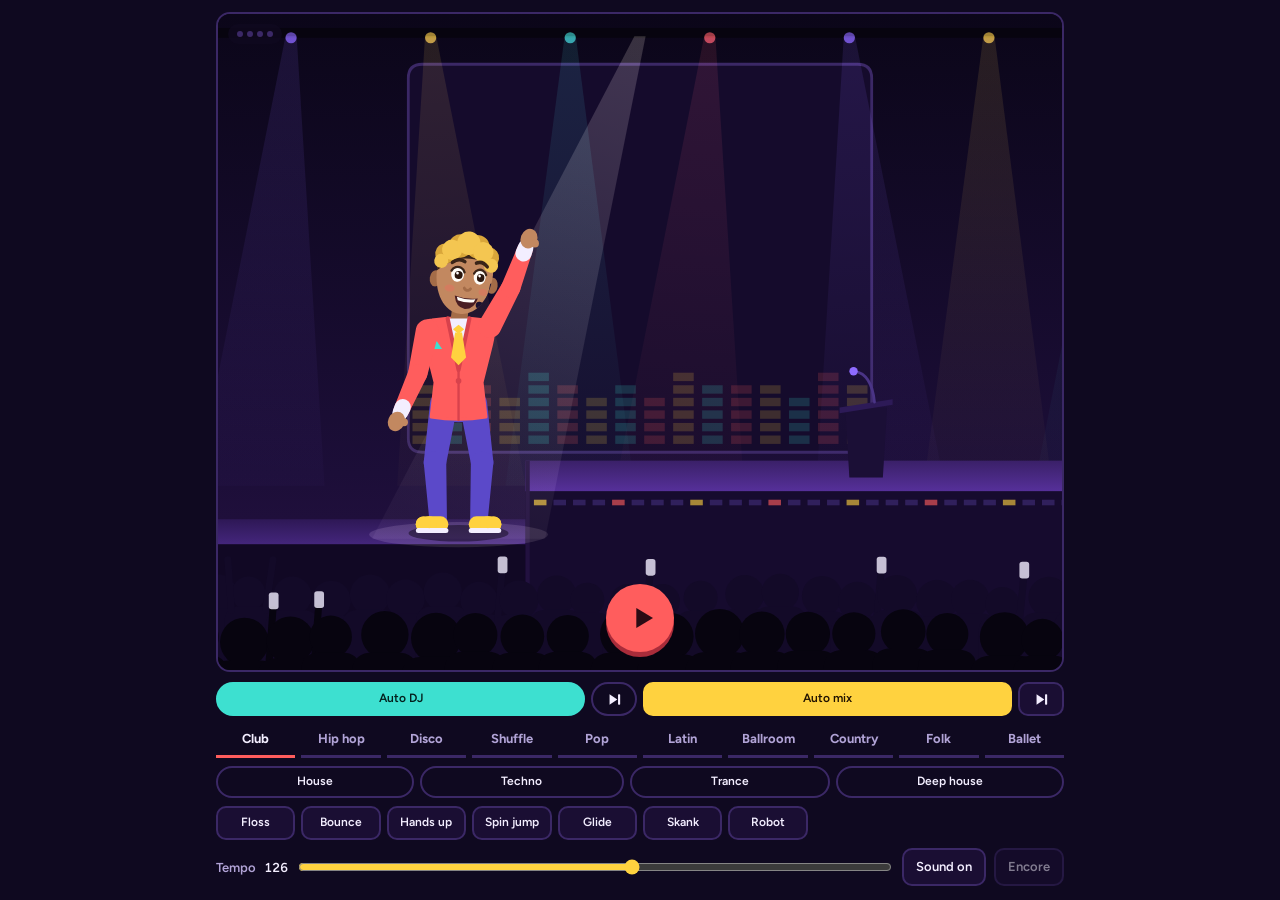
==== commit 09733c1d: "Dance Stage: a spine that flexes and a tie that drapes, for the breakdance moves The torso now bends" ====
--- a/dance/index.html
+++ b/dance/index.html
@@ -405,8 +405,8 @@
 
 const basePose = () => ({ x:0, y:0, lean:0, tilt:0, head:0, turn:0, hipTilt:0, shTilt:0, lS:.22, lE:.2, rS:.22, rE:.2,
   lfx:-13, lfy:0, rfx:13, rfy:0, lToe:.7, rToe:.7, lK:.55, rK:.55, lz:0, rz:0, pointe:0, lPt:0, rPt:0, lHeel:0, rHeel:0, mouth:.55, brow:0, browT:0,
-  sx:1, sy:1, yaw:0, pitch:0, lF:0, rF:0, rot:0, lBack:false, rBack:false, over:false, rope:null, tamb:null, face:'smile' });
-const SMOOTH = ['x','y','lean','tilt','head','turn','hipTilt','shTilt','lS','lE','rS','rE','lfx','lfy','rfx','rfy','lToe','rToe','lK','rK','lz','rz','pointe','lPt','rPt','lHeel','rHeel','mouth','brow','browT','pitch','lF','rF'];
+  sx:1, sy:1, yaw:0, pitch:0, lF:0, rF:0, rot:0, curl:0, bend:0, lBack:false, rBack:false, over:false, rope:null, tamb:null, face:'smile' });
+const SMOOTH = ['x','y','lean','tilt','head','turn','hipTilt','shTilt','lS','lE','rS','rE','lfx','lfy','rfx','rfy','lToe','rToe','lK','rK','lz','rz','pointe','lPt','rPt','lHeel','rHeel','mouth','brow','browT','pitch','lF','rF','curl','bend'];
 let cur = basePose(); cur.mouth = 0;
 
 /* ---------- dance moves: each fills a pose for beat position b (arm angle 0 hangs down, PI/2 out sideways, PI up) ---------- */
@@ -634,7 +634,7 @@
     } else if (c < 6.6){
       const up = ease(clamp(c - 1, 0, 1)), dn = ease(clamp((c - 6) / .6, 0, 1)), k = up * (1 - dn), spin = c >= 2 && c < 6;
       const sp = clamp((c - 2) / 4, 0, 1), sc = Math.sin(TAU * b);
-      p.rot = PI * (up + dn); p.y = lerp(-34, -26, up) + 18 * dn;
+      p.rot = PI * (up + dn); p.bend = .16 * sc * k; p.curl = .3 * k; p.y = lerp(-34, -26, up) + 18 * dn;
       if (spin) p.yaw = TAU * 3 * sp * sp * (3 - 2 * sp);
       p.lfx = -20 - (12 + 5 * sc) * k; p.rfx = 20 + (12 - 5 * sc) * k; p.lfy = p.rfy = -28 * k; p.pointe = k; p.lK = p.rK = .5;
       p.lS = p.rS = spin ? 1.95 : 2.5; p.lE = p.rE = spin ? .3 : .5;       // hands on the floor going up and coming down, out wide in the spin
@@ -1065,7 +1065,7 @@
   /* breakdance */
   sixstep(b, p){                                 // floor work: down in a crouch with one hand on the floor while the far leg sweeps out and round in front, then the other hand and the other leg
     const c = mod(b, 4), d = c < 2 ? 1 : -1, u = c % 2, A = d > 0 ? ['r', 'l'] : ['l', 'r'], k = Math.sin(PI * u / 2);
-    p.y = -46 - 9 * k; p.lean = d * .56 * k; p.x = d * 9 * k; p.shTilt = d * .45 * k; p.head = -d * .4 * k; p.turn = -d * k;
+    p.y = -46 - 9 * k; p.lean = d * .56 * k; p.x = d * 9 * k; p.shTilt = d * .3 * k; p.bend = d * .5 * k; p.head = -d * .55 * k; p.turn = -d * k;
     p[A[0] + 'S'] = lerp(.3, .7, k); p[A[0] + 'E'] = 0; p[A[1] + 'S'] = lerp(.3, 2.1, k); p[A[1] + 'E'] = .35 * k;
     p[A[0] + 'fx'] = d * 15; p[A[0] + 'K'] = 1;
     p[A[1] + 'fx'] = -d * lerp(15, 60, k); p[A[1] + 'K'] = lerp(1, .12, k); p[A[1] + 'Toe'] = 1; p[A[1] + 'z'] = Math.sin(PI * u); p[A[1] + 'fy'] = 3 * k;
@@ -1078,7 +1078,7 @@
       p.y = -34 * q; p.lean = .08 * q; p.lfx = -20; p.rfx = 20; p.lS = p.rS = lerp(.3, .8, q); p.lE = p.rE = lerp(.2, -.3, q); p.browT = -q; p.mouth = .2;
     } else if (c < 6.6){
       const up = ease(clamp(c - 1, 0, 1)), dn = ease(clamp((c - 6) / .6, 0, 1)), k = up * (1 - dn), ph = TAU * (c - 2), tip = .95 * Math.cos(ph) * ease(clamp(c - 2, 0, 1)) * (1 - dn);
-      p.rot = PI * (up + dn) + Math.abs(tip); p.y = lerp(-34, -105 + 77 * Math.cos(tip), k) + 18 * dn;      // seen from behind he is drawn as his mirror image, so the same lean tips him the other way
+      p.rot = PI * (up + dn) + Math.abs(tip); p.curl = .55 * k; p.bend = -.35 * Math.sin(ph) * ease(clamp(c - 2, 0, 1)) * (1 - dn); p.y = lerp(-34, -105 + 77 * Math.cos(tip), k) + 18 * dn;      // seen from behind he is drawn as his mirror image, so the same lean tips him the other way
       if (c >= 2 && c < 6) p.yaw = mod(ph, TAU);
       p.lfx = -20 - 24 * k; p.rfx = 20 + 24 * k; p.lfy = p.rfy = (6 + p.y) * k; p.pointe = k; p.lK = p.rK = .3;
       p.lS = p.rS = 2.2; p.lE = p.rE = .4; p.face = 'joy'; p.mouth = 1;
@@ -1096,7 +1096,7 @@
       p.y = -8 - 24 * q; p.lean = d * .16 * q; p.lfx = -19; p.rfx = 19; p.lS = p.rS = lerp(.5, .9, q); p.lE = p.rE = lerp(-.4, .2, q); p.browT = -q; p.mouth = .2;
     } else if (c < 3.3){
       const k = easeOut((c - 1) / .4) * (1 - ease(clamp((c - 2.8) / .5, 0, 1)));
-      p.rot = d * (PI - .3) * k; p.y = lerp(-32, -8, k);
+      p.rot = d * (PI - .3) * k; p.bend = -d * .5 * k; p.y = lerp(-32, -8, k);
       p[A[0] + 'S'] = lerp(.9, 2.95, k); p[A[0] + 'E'] = .05; p[A[1] + 'S'] = lerp(.9, 1.5, k); p[A[1] + 'E'] = .3;
       p[A[0] + 'fx'] = d * lerp(19, 4, k); p[A[0] + 'fy'] = -9 * k; p[A[0] + 'K'] = lerp(.55, .15, k); p[A[0] + 'Toe'] = 1;
       p[A[1] + 'fx'] = -d * lerp(19, 36, k); p[A[1] + 'fy'] = 30 * k; p[A[1] + 'K'] = 1;
@@ -1107,13 +1107,26 @@
       p.head = d * .1; p.turn = d * .5; p.brow = .8; p.mouth = .15;
     }
   },
-  worm(b, p){                                    // the worm, side on: he drops flat and rocks along the floor, chest up as the feet come down and feet up as the chest comes down; then he gets up and comes back the other way
-    const c = mod(b, 16), d = c < 8 ? 1 : -1, u = c % 8, k = ease(clamp(u, 0, 1)) * (1 - ease(clamp(u - 7, 0, 1))), wv = .3 * Math.sin(TAU * b) * k;
-    p.yaw = d * 1.25; p.rot = d * (PI / 2 * k + wv); p.y = lerp(-6, -84 + 72 * Math.abs(Math.sin(wv)), k);
-    p.lfx = -5; p.rfx = 5; p.lfy = p.rfy = -93 * k; p.lK = p.rK = .3; p.lToe = p.rToe = .2; p.pointe = k;
-    p.lF = p.rF = 1; p.lS = p.rS = lerp(.4, -.9 + .25 * Math.sin(TAU * b), k); p.lE = p.rE = lerp(.5, 2.3, k);      // elbows up behind him, hands on the floor by his chest
+  worm(b, p){                                    // the worm, side on: he drops flat and a wave runs down him from chest to toes. The chest dives as the legs whip up behind, he rolls flat, the feet come down and the chest pushes up with the back arched; then he gets up and comes back the other way
+    const c = mod(b, 16), d = c < 8 ? 1 : -1, u = c % 8, k = ease(clamp(u, 0, 1)) * (1 - ease(clamp(u - 7, 0, 1))), ph = TAU * b - PI / 2;
+    // how far chest, loins and legs are pitched up off the floor, each a quarter of a beat behind the one before; the chest lands on the beat
+    const tc = (.2 + .62 * Math.sin(ph)) * k, tp = .36 * Math.sin(ph - 1.5) * k, tl = (.2 + .55 * Math.sin(ph - 3)) * k, tm = (tc + tp) / 2;
+    // he rests on whichever part is lowest: chest, chin, belly, hips or toes
+    const hr = (.45 - .25 * Math.sin(ph)) * k;      // the head is held back, most when the chest is down, so the chin clears the floor
+    const hi = 25 * Math.sin(tm) + Math.max(13 - 25 * Math.sin(tp) - 25 * Math.sin(tc), 20 - 27 * Math.sin(tc + hr) - 25 * Math.sin(tp) - 25 * Math.sin(tc), 11 - 25 * Math.sin(tp), 10, 5 - 76 * Math.sin(tl));
+    const yc = Math.cos(1.25), L = 76 - 9 * k * (.5 + .5 * Math.sin(ph - 3.9)), la = tl + tm;
+    p.yaw = d * 1.25; p.rot = d * (PI / 2 * k - tm); p.curl = tp - tc; p.y = lerp(-6, hi - 105, k); p.head = -d * hr;
+    p.lfx = lerp(-5, -d * L * Math.sin(la) / yc - 1.5, k); p.rfx = lerp(5, -d * L * Math.sin(la) / yc + 1.5, k);
+    p.lfy = p.rfy = (p.y + 74 - 7 * k - L * Math.cos(la)) * k; p.lK = p.rK = .3; p.lToe = p.rToe = .2; p.pointe = k;
+    // the hands stay planted on the floor under the shoulders, elbows up behind him, and the arms straighten as the chest comes up
+    const bx = -25 * Math.cos(tm) + 25 * Math.cos(tp), bh = hi - 25 * Math.sin(tm) + 25 * Math.sin(tp), sx = bx + 22 * Math.cos(tc), sh = bh + 22 * Math.sin(tc);
+    const rx = 5, rh = 5 - sh, D = clamp(Math.hypot(rx, rh), 14, 59), A = Math.acos(clamp((28 * 28 + D * D - 33 * 33) / (56 * D), -1, 1)), g = Math.atan2(rh, rx);
+    const ex = sx + 28 * Math.cos(g - A), eh = sh + 28 * Math.sin(g - A), ar = PI / 2 - tm;      // the elbow, on the side of the reach that is behind him
+    const loc = (x, h) => Math.atan2((x * Math.cos(ar) - h * Math.sin(ar)) / .95, -x * Math.sin(ar) - h * Math.cos(ar));      // a direction along the floor and up from it, as an arm angle in his own frame
+    const s1 = loc(ex - sx, eh - sh), s2 = loc(sx + rx - ex, 5 - eh);
+    p.lF = p.rF = 1; p.lS = p.rS = lerp(.4, s1, k); p.lE = p.rE = lerp(.5, mod(s2 - s1 + PI, TAU) - PI, k);
     p.mouth = .7; p.brow = .5; if (k > .5) p.face = 'joy';
-    return d * lerp(-56, 56, clamp((u - .5) / 7, 0, 1));
+    return d * (lerp(-56, 56, clamp((u - .5) / 7, 0, 1)) + 5 * k * Math.sin(ph));
   },
 
   /* ballroom */
@@ -1721,13 +1734,16 @@
   ctx.scale(sg, 1);                                                                  // seen from behind he is a mirror image
   const hx = p.x * yc, hy = -(HIP + p.y);
   if (p.rot){ ctx.translate(hx, hy - 25); ctx.rotate(p.rot); ctx.translate(-hx, -(hy - 25)); }
-  const ux = Math.sin(p.lean) * yc + Math.sin(p.pitch) * ys, uy = -Math.cos(p.lean);  // spine "up"; pitch bends him forward, which shows once he is side on
-  const aS = p.lean + p.shTilt, aH = p.lean * .3 + p.hipTilt;
+  const ux0 = Math.sin(p.lean) * yc + Math.sin(p.pitch) * ys, uy0 = -Math.cos(p.lean);  // spine "up"; pitch bends him forward, which shows once he is side on
+  // The spine flexes at the waist: the chest turns one way and the hips the other. bend is to the side and shows from the front; curl is forward (or, below zero, an arched back) and shows side on
+  const fl = (p.bend * yc + p.curl * ys) / 2, cf = Math.cos(fl), sf = Math.sin(fl);
+  const ux = ux0 * cf - uy0 * sf, uy = ux0 * sf + uy0 * cf, wx = ux0 * cf + uy0 * sf, wy = -ux0 * sf + uy0 * cf;      // "up" for the chest and for the hips
+  const aS = p.lean + p.shTilt + fl, aH = p.lean * .3 + p.hipTilt - fl;
   const sxv = Math.cos(aS), syv = Math.sin(aS), hxv = Math.cos(aH), hyv = Math.sin(aH);   // shoulder line and hip line
-  const Cx = hx + ux * T, Cy = hy + uy * T;                                   // top of the chest
+  const Cx = hx + (wx + ux) * T / 2, Cy = hy + (wy + uy) * T / 2;             // top of the chest
   // (r, u): r along the hip or shoulder line, u up the spine. No z: on the outline. z: that far in front of the body's axis (0 for a joint).
-  const at = (bx, by, vx, vy) => (r, u, z) => { const q = z === undefined ? r * yw : r * yc + z * ys; return [bx + vx * q + ux * u, by + vy * q + uy * u]; };
-  const HP = at(hx, hy, hxv, hyv), CP = at(Cx, Cy, sxv, syv);
+  const at = (bx, by, vx, vy, px, py) => (r, u, z) => { const q = z === undefined ? r * yw : r * yc + z * ys; return [bx + vx * q + px * u, by + vy * q + py * u]; };
+  const HP = at(hx, hy, hxv, hyv, wx, wy), CP = at(Cx, Cy, sxv, syv, ux, uy);
   const zC = r => 11.5 * Math.sqrt(Math.max(0, 1 - r * r / 484));            // how far the chest stands out at r
   const shL = CP(-20, -3, 0), shR = CP(20, -3, 0);
 
@@ -1743,9 +1759,9 @@
       side * toe * yc + 1.1 * ys, fyUp, z * yc, pt, heel, -p.tilt * sg);
   };
   const legL = () => leg(hipL, -1, p.lfx, p.lfy, p.lK, p.lToe, p.lz, p.lHeel, p.lPt), legR = () => leg(hipR, 1, p.rfx, p.rfy, p.rK, p.rToe, p.rz, p.rHeel, p.rPt);
-  drawTutu(hx + ux * 5, hy + uy * 5, aH, false);
+  drawTutu(hx + wx * 5, hy + wy * 5, aH, false);
   if (9.5 * sy + 12 * p.lz * cy <= -9.5 * sy + 12 * p.rz * cy){ legL(); legR(); } else { legR(); legL(); }      // the leg nearer the audience goes on top
-  oval(hx - ux * 2, hy - uy * 2, 16 * Math.sqrt(cy * cy + .45 * sy * sy), 9.5, aH, LEGC);
+  oval(hx - wx * 2, hy - wy * 2, 16 * Math.sqrt(cy * cy + .45 * sy * sy), 9.5, aH, LEGC);
 
   // jacket
   const J = [HP(-17.5, -8), HP(-15, 14), CP(-21, -12), CP(-25, 4), CP(-17, 4), CP(-7, 5), CP(7, 5), CP(17, 4), CP(25, 4), CP(21, -12), HP(15, 14), HP(17.5, -8), HP(0, -11)];
@@ -1756,7 +1772,7 @@
   ctx.quadraticCurveTo(J[12][0], J[12][1], J[0][0], J[0][1]); ctx.closePath(); ctx.fill(); ctx.stroke();
 
   // neck
-  const ha = p.lean * .5 + p.head, hcx = Cx + ux * 3 + Math.sin(ha) * 27 * yc, hcy = Cy + uy * 3 - Math.cos(ha) * 27;
+  const ha = p.lean * .5 + p.head + fl, hcx = Cx + ux * 3 + Math.sin(ha) * 27 * yc, hcy = Cy + uy * 3 - Math.cos(ha) * 27;
   cap(Cx + ux * 2, Cy + uy * 2, 5.4, hcx, hcy, 5, SKD);
 
   if (back){
@@ -1780,14 +1796,22 @@
       for (let i = 0; i < 10; i++){ const r = i % 2 ? 2.5 : 5.8, an = -PI / 2 + i * PI / 5; ctx.lineTo(sb[0] + r * tw * Math.cos(an), sb[1] + r * Math.sin(an)); }
       ctx.closePath(); ctx.fill();
     }
-    // the tie goes on last, so that when it swings it flies out over the lapel instead of sliding under it
-    ctx.save(); ctx.translate(kn[0], kn[1]); ctx.rotate(p.lean + tieA + mod(PI - p.rot - p.tilt, TAU) - PI); ctx.scale(Math.max(.25, yc), 1); ctx.fillStyle = C.sun;   // it hangs toward the floor, however he is tipped or turned over
+    // The tie goes on last, so that when it swings it flies out over the lapel instead of sliding under it. It hangs toward the floor however he is tipped or
+    // turned over, but it is cloth on a body: side on it cannot swing back through his chest, and where there is no room under him it drapes along the floor
+    const tipd = p.rot + p.tilt, wrap = a => mod(a + PI, TAU) - PI, down = Math.atan2(ux, -uy) + tipd;      // down: the way his chest runs, collar to belt
+    let th = wrap(p.lean + tieA), rel = wrap(th - down);
+    const bk = rel * Math.sign(ys), lim = (1 - Math.abs(ys)) * PI / 2;      // bk above zero: it has swung round behind him; it may only do that as far as he is turned to face us
+    if (bk > lim && bk < PI - lim) th = wrap(down + Math.sign(ys) * (bk < 2 ? lim : PI - lim));      // so it falls back along his chest, toward the belt or, upside down, toward the collar
+    const cr = Math.cos(p.rot), sr = Math.sin(p.rot), kx = hx + (kn[0] - hx) * cr - (kn[1] - hy + 25) * sr, ky = hy - 25 + (kn[0] - hx) * sr + (kn[1] - hy + 25) * cr;
+    const room = (6 - (kx * st + (ky + 6) * ct) - 2) / 28;      // how high the knot is above the floor, in tie lengths
+    if (room < Math.cos(th)) th = (Math.sin(down) < 0 ? -1 : 1) * Math.acos(clamp(room, -1, 1));
+    ctx.save(); ctx.translate(kn[0], kn[1]); ctx.rotate(th - tipd); ctx.scale(Math.max(.25, yc), 1); ctx.fillStyle = C.sun;
     ctx.beginPath(); ctx.moveTo(0, 0); ctx.lineTo(3.6, 3); ctx.lineTo(0, 6); ctx.lineTo(-3.6, 3); ctx.closePath(); ctx.fill();
     ctx.beginPath(); ctx.moveTo(-2.2, 5); ctx.lineTo(2.2, 5); ctx.lineTo(4.8, 21); ctx.lineTo(0, 26); ctx.lineTo(-4.8, 21); ctx.closePath(); ctx.fill();
     ctx.restore();
   }
 
-  drawTutu(hx + ux * 5, hy + uy * 5, aH, true);
+  drawTutu(hx + wx * 5, hy + wy * 5, aH, true);
   const arms = () => { if (!lB) drawArm(-1, p.lS, p.lE, shL[0], shL[1], yc, ys, p.lF); if (!rB) hand = drawArm(1, p.rS, p.rE, shR[0], shR[1], yc, ys, p.rF); };
   const hyaw = p.yaw + .32 * p.turn, hc = Math.cos(hyaw);        // the head turns a little further than the body when he looks to one side, and its hat and hair go with it
   const head = () => { ctx.save(); ctx.translate(hcx, hcy); ctx.rotate(ha); drawHead(p, Math.abs(hc), Math.sin(hyaw) * sg, hc, back); ctx.restore(); };
@@ -2949,7 +2973,7 @@
       const { p, tx } = poseAt(m, b), f = NUM.find(x => !isFinite(p[x]));
       if (f) why = f + ' is not a number at beat ' + b;
       else if (!(Math.abs(tx) <= 84)) why = 'he leaves the stage at beat ' + b;
-      else if (Math.abs(p.x) > 40 || p.y < (p.rot ? -100 : -60) || p.y > 80 || Math.abs(p.lfx) > 90 || Math.abs(p.rfx) > 90 || Math.abs(p.lean) > .6) why = 'the pose is out of range at beat ' + b;
+      else if (Math.abs(p.x) > 40 || p.y < (p.rot ? -100 : -60) || p.y > 80 || Math.abs(p.lfx * Math.cos(p.yaw)) > 90 || Math.abs(p.rfx * Math.cos(p.yaw)) > 90 || Math.abs(p.lean) > .6) why = 'the pose is out of range at beat ' + b;
     }
     if (!why){ const a = poseAt(m, 0), z = poseAt(m, 16); if (Math.abs(a.tx - z.tx) > .01 || NUM.some(x => Math.abs(a.p[x] - z.p[x]) > .01)) why = 'the loop jumps after 16 beats'; }
     check('Moves', !why, m + ': ' + why);
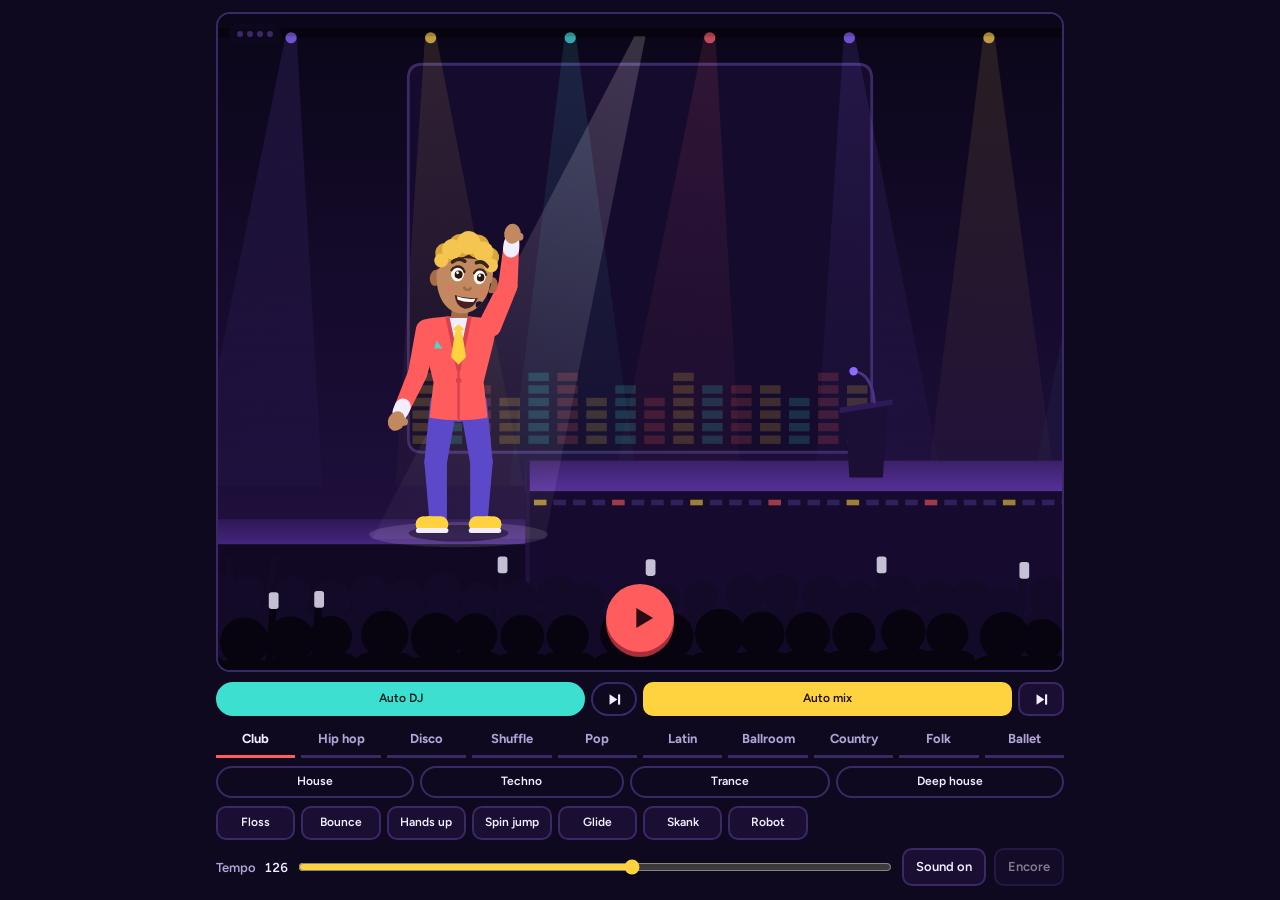
==== commit 074c7332: "Dance Stage: a floor nothing passes through, a calmer tie, and a bench for tests A guard on the draw" ====
--- a/dance/index.html
+++ b/dance/index.html
@@ -2885,13 +2885,14 @@
   if (tapHop > 0 || tapHopV > 0){ tapHop += tapHopV * dt; tapHopV -= 1100 * dt; if (tapHop <= 0){ tapHop = 0; tapHopV = 0; } }
   const dp = Object.assign({}, cur);
   if (tapHop > 0){ dp.y += tapHop; dp.lfy += tapHop * .85; dp.rfy += tapHop * .85; }
+  ground(dp);
 
   // tie and curls trail behind the body, then catch up
   const headX = anchor.x + dp.x + Math.sin(dp.lean) * D.T, headY = anchor.lift + dp.y;
   const vx = lastHX === null || dt === 0 ? 0 : clamp((headX - lastHX) / dt, -400, 400);
   const vy = lastHY === null || dt === 0 ? 0 : clamp((headY - lastHY) / dt, -500, 500);
   lastHX = headX; lastHY = headY;
-  tieV += ((-vx * .003 - dp.lean - tieA) * 90 - tieV * 7) * dt; tieA = clamp(tieA + tieV * dt, -.8, .8);
+  tieV += ((-vx * .003 - dp.lean - tieA) * 90 - tieV * 12) * dt; tieA = clamp(tieA + tieV * dt, -.8, .8);
   hairXV += ((-vx * .006 - hairX) * 160 - hairXV * 10) * dt; hairX = clamp(hairX + hairXV * dt, -3, 3);
   hairYV += ((vy * .008 - hairY) * 160 - hairYV * 9) * dt; hairY = clamp(hairY + hairYV * dt, -3.5, 3.5);
   blink -= dt; nextBlink -= dt; if (nextBlink <= 0){ blink = .12; nextBlink = 2 + Math.random() * 3; }
@@ -2926,20 +2927,24 @@
 
 /* ---------- self-test: the Test button checks the buttons against the code, every move's poses, and every music style rendered offline ---------- */
 const NUM = SMOOTH.concat(['sx', 'sy', 'yaw', 'rot']), LOUD = [-23.5, -15.5];   // LOUD: allowed level, in dB, of the part of the mix a phone speaker can play
-async function renderStyle(style, bars){         // plays a style into an offline buffer instead of the speaker, and measures it
+async function offline(style, bars, sr){         // plays a style into a buffer instead of the speaker. Channel 0: everything; channel 1: above 300 Hz only, which is all a phone speaker gives. The first step sounds .05 s in
   const OAC = window.OfflineAudioContext || window.webkitOfflineAudioContext;
   if (!OAC) return null;
-  const sr = 22050, spb = 60 / STYLES[style].bpm, off = new OAC(2, Math.ceil((bars * 4 * spb + .4) * sr), sr);
+  const spb = 60 / STYLES[style].bpm, off = new OAC(2, Math.ceil((bars * 4 * spb + .4) * sr), sr);
   const live = [ac, master, outGain, bassBus, echoIn, delayN, noiseBuf, muted];
   try {                                          // borrow the synth for a moment: everything below is scheduled before the page does anything else
     ac = off; outGain = null; muted = false; prepShared();
     const tap = off.createGain(), h1 = off.createBiquadFilter(), h2 = off.createBiquadFilter(), mg = off.createChannelMerger(2);
     h1.type = h2.type = 'highpass'; h1.frequency.value = h2.frequency.value = 300;
-    tap.connect(mg, 0, 0); tap.connect(h1); h1.connect(h2); h2.connect(mg, 0, 1); mg.connect(off.destination);   // channel 0: everything; channel 1: above 300 Hz only
+    tap.connect(mg, 0, 0); tap.connect(h1); h1.connect(h2); h2.connect(mg, 0, 1); mg.connect(off.destination);
     buildBus(tap); master.gain.value = STYLES[style].vol;
     for (let n = 0; n < bars * 16; n++) PAT[style](n % 16, n >> 4, .05 + n * spb / 4, spb);
   } finally { [ac, master, outGain, bassBus, echoIn, delayN, noiseBuf, muted] = live; }
-  const buf = await new Promise((res, rej) => { off.oncomplete = e => res(e.renderedBuffer); const pr = off.startRendering(); if (pr && pr.catch) pr.catch(rej); });
+  return new Promise((res, rej) => { off.oncomplete = e => res(e.renderedBuffer); const pr = off.startRendering(); if (pr && pr.catch) pr.catch(rej); });
+}
+async function renderStyle(style, bars){         // measures a style as it would sound
+  const buf = await offline(style, bars, 22050);
+  if (!buf) return null;
   const level = ch => {
     const d = buf.getChannelData(ch); let sq = 0, peak = 0, bad = 0;
     for (let i = 0; i < d.length; i++){ const v = d[i]; if (!isFinite(v)) bad++; else { sq += v * v; if (Math.abs(v) > peak) peak = Math.abs(v); } }
@@ -3013,6 +3018,98 @@
   $('report').hidden = false; $('reportClose').focus();
 }
 window.ceoDanceSelfTest = selfTest;
+
+/* ---------- test bench ---------- */
+// For the quality tests kept beside the page (_tests/dance in the repository), which measure sound and movement without a speaker or a screen.
+// It plays a style into a buffer, lists the notes and drum hits a style plays, follows a move as the points of a stick figure, and draws a pose alone.
+function skeleton(p, tx){                        // where his joints are, as the drawing code places them: x to the right of his mark and y up from the floor, in the units the poses are written in
+  const cy = Math.cos(p.yaw), sy = Math.sin(p.yaw), sg = cy < 0 ? -1 : 1, yc = Math.abs(cy), ys = sy * sg, rot = p.rot || 0;
+  const hx = p.x * yc, hy = -(D.HIP + p.y), ux0 = Math.sin(p.lean) * yc + Math.sin(p.pitch) * ys, uy0 = -Math.cos(p.lean);
+  const fl = ((p.bend || 0) * yc + (p.curl || 0) * ys) / 2, cf = Math.cos(fl), sf = Math.sin(fl);
+  const ux = ux0 * cf - uy0 * sf, uy = ux0 * sf + uy0 * cf, wx = ux0 * cf + uy0 * sf, wy = -ux0 * sf + uy0 * cf, aS = p.lean + p.shTilt + fl;
+  const Cx = hx + (wx + ux) * D.T / 2, Cy = hy + (wy + uy) * D.T / 2, ha = p.lean * .5 + p.head + fl;
+  const cr = Math.cos(rot), sr = Math.sin(rot), ct = Math.cos(p.tilt), st = Math.sin(p.tilt);
+  const put = (x, y) => {                        // the same turns the drawing makes: about the middle of the body, the mirror for a back view, and the tip from the ankles
+    const dx = x - hx, dy = y - hy + 25, X = sg * (hx + dx * cr - dy * sr), Y = hy - 25 + dx * sr + dy * cr + 6;
+    return [(X * ct - Y * st) * p.sx + (tx || 0), (6 - X * st - Y * ct) * p.sy];
+  };
+  const arm = (side, a, e, fw) => {
+    const shx = Cx + Math.cos(aS) * side * 20 * yc - ux * 3, shy = Cy + Math.sin(aS) * side * 20 * yc - uy * 3, reach = side * Math.cos(fw * PI / 2) * yc + Math.sin(fw * PI / 2) * ys;
+    const ex = shx + Math.sin(a) * D.U * reach, ey = shy + Math.cos(a) * D.U;
+    return [put(ex, ey), put(ex + Math.sin(a + e) * reach * (D.F + 7.5), ey + Math.cos(a + e) * (D.F + 7.5))];
+  };
+  const foot = (fx, up, z, onToe) => { const X = sg * (fx * yc + 12 * z * ys), Y = -up - 7 * Math.max(p.pointe, onToe); return put(sg * (X * ct + Y * st), -6 - X * st + Y * ct); };
+  const l = arm(-1, p.lS, p.lE, p.lF), r = arm(1, p.rS, p.rE, p.rF);
+  return { head: put(Cx + ux * 3 + Math.sin(ha) * 27 * yc, Cy + uy * 3 - Math.cos(ha) * 27), chest: put(Cx, Cy), hip: put(hx, hy), lHand: l[1], rHand: r[1], lElbow: l[0], rElbow: r[0],
+    lFoot: foot(p.lfx, p.lfy, p.lz, p.lPt), rFoot: foot(p.rfx, p.rfy, p.rz, p.rPt) };
+}
+const CLEAR = { head: 20, chest: 12, hip: 10, lElbow: 5, rElbow: 5, lHand: 5, rHand: 5, lFoot: 6, rFoot: 6 };      // how far the middle of each part stays above the floor
+function ground(p){                              // nothing goes through the floor. An arm that would reach below it folds at the elbow until the hand rests on it; a foot is brought up to it; and if anything is still under, the whole body rides up by that much
+  for (const a of ['l', 'r']){
+    const h = e => { const o = p[a + 'E']; p[a + 'E'] = e; const y = skeleton(p, 0)[a + 'Hand'][1] - CLEAR.lHand; p[a + 'E'] = o; return y; }, e0 = p[a + 'E'];
+    if (h(e0) >= 0) continue;
+    const dir = h(e0 + .3) > h(e0 - .3) ? 1 : -1; let far = 0;
+    for (let w = .3; w <= 2.7 && !far; w += .3) if (h(e0 + dir * w) >= 0) far = w;
+    if (!far) continue;
+    let lo = far - .3, hi = far; for (let i = 0; i < 7; i++){ const m = (lo + hi) / 2; if (h(e0 + dir * m) >= 0) hi = m; else lo = m; }
+    p[a + 'E'] = e0 + dir * hi;
+  }
+  const cr = Math.cos(p.rot || 0);
+  for (let i = 0; i < 3; i++){
+    let j = skeleton(p, 0), d = 0;
+    if (Math.abs(cr) > .35) for (const a of ['l', 'r']){ const u = CLEAR.lFoot - j[a + 'Foot'][1]; if (u > 0){ p[a + 'fy'] += u / cr; d = 1; } }      // a foot under the floor is brought up to it, where his own "up" still points up or down
+    if (d) j = skeleton(p, 0);
+    d = 0; for (const n in CLEAR) d = Math.max(d, CLEAR[n] - j[n][1]); if (d < .05) break; p.y += d;
+  }
+  return p;
+}
+window.ceoDanceLab = {
+  joints: ['head', 'chest', 'hip', 'lHand', 'rHand', 'lElbow', 'rElbow', 'lFoot', 'rFoot'],
+  styles: () => Object.keys(STYLES).map(s => ({ id: s, bpm: STYLES[s].bpm, tab: TAB_OF[s], auto: AUTO_MOVES[s], three: !!STYLES[s].three, accel: STYLES[s].accel || 0 })),
+  moves: () => Object.keys(MOVES).map(m => ({ id: m, tab: TAB_OF_MOVE[m] })),
+  async sound(style, bars, sr){ const buf = await offline(style, bars, sr || 22050); return buf && buf.getChannelData(0); },
+  notes(style, bars){                            // every note and drum hit the pattern asks for: t in seconds from the first step, m the pitch as a MIDI number, d how long, g how loud, v the voice
+    const L = [], mid = f => 69 + 12 * Math.log2(f / 440), spb = 60 / STYLES[style].bpm, OAC = window.OfflineAudioContext || window.webkitOfflineAudioContext;
+    const live = [ac, master, outGain, bassBus, echoIn, delayN, noiseBuf, muted], voices = [tone, lead, pluck, ep, sub, kick, snare, tom, noise];
+    try {
+      ac = new OAC(1, 4410, 44100); outGain = null; muted = false; prepShared(); buildBus(ac.destination);
+      tone = (t, f, dur, type, g, cut, o) => { L.push({ t, m: mid(f), d: dur, g, v: 'tone', low: !!(o && o.low) }); };
+      lead = (t, f, dur, kind, g) => { L.push({ t, m: mid(f), d: dur, g, v: kind }); };
+      pluck = (t, m, g, o) => { L.push({ t, m, d: Math.min((o && o.dur) || 1.2, 1.2), g, v: 'pluck', low: !!(o && o.cut) }); };
+      ep = (t, m, dur, g) => { L.push({ t, m, d: dur, g, v: 'ep' }); };
+      sub = (t, f, dur, g) => { L.push({ t, m: mid(f), d: dur, g, v: 'sub', low: true }); };
+      kick = (t, g) => { L.push({ t, g, v: 'kick', drum: 'low' }); };
+      snare = (t, g) => { L.push({ t, g, v: 'snare', drum: 'mid' }); };
+      tom = (t, f, g) => { L.push({ t, g, v: 'tom', drum: f < 120 ? 'low' : 'mid' }); };
+      noise = (t, dur, type, freq, q, g) => { L.push({ t, g, v: 'noise', drum: type === 'highpass' && freq >= 5000 ? 'high' : 'mid' }); };
+      for (let n = 0; n < bars * 16; n++){ const from = L.length; PAT[style](n % 16, n >> 4, n * spb / 4, spb); for (let i = from; i < L.length; i++) L[i].n = n; }
+    } finally { [tone, lead, pluck, ep, sub, kick, snare, tom, noise] = voices; [ac, master, outGain, bassBus, echoIn, delayN, noiseBuf, muted] = live; }
+    return L;
+  },
+  track(move, bpm, beats, per){                  // the move danced at a tempo with the page's own easing: one row of joint positions (x, y for each of `joints`) for each of `per` steps to the beat
+    const rows = [], k = 1 - Math.exp(-60 / bpm / per * 22), c = basePose(); let tx = 0;
+    for (let i = -2 * per; i < beats * per; i++){
+      const p = basePose(), t = MOVES[move](i / per, p) || 0;
+      if (i === -2 * per){ Object.assign(c, p); tx = t; }
+      for (const f of SMOOTH) c[f] = lerp(c[f], p[f], k);
+      c.rot += (mod(p.rot - c.rot + PI, TAU) - PI) * k; c.sx = p.sx; c.sy = p.sy; c.yaw = p.yaw; tx = lerp(tx, t, k);
+      if (i >= 0){ const j = skeleton(ground(Object.assign({}, c)), tx); rows.push([].concat(...this.joints.map(n => j[n]))); }
+    }
+    return rows;
+  },
+  picture(move, beat, W, H){                     // the dancer alone in the pose of that beat, as W by H cells each saying how much of it he covers, 0 to 9
+    const p = basePose(); MOVES[move](beat, p); ground(p);
+    const sc = Math.min(cv.width / 340, cv.height / 300), cw = cv.width / W, ch = cv.height / H, g = [];
+    ctx.save(); ctx.setTransform(1, 0, 0, 1, 0, 0); ctx.clearRect(0, 0, cv.width, cv.height); ctx.setTransform(sc, 0, 0, sc, cv.width / 2, cv.height * .82);
+    drawDancer(p, 0, 0); ctx.restore();
+    const d = ctx.getImageData(0, 0, cv.width, cv.height).data;
+    for (let y = 0; y < H; y++) for (let x = 0; x < W; x++){
+      let a = 0; for (let j = 0; j < 4; j++) for (let i = 0; i < 4; i++) a += d[4 * (Math.floor((y + (j + .5) / 4) * ch) * cv.width + Math.floor((x + (i + .5) / 4) * cw)) + 3];
+      g.push(Math.round(a / 16 / 255 * 9));
+    }
+    return g.join('');
+  }
+};
 
 /* ---------- controls ---------- */
 $('start').addEventListener('click', startShow);
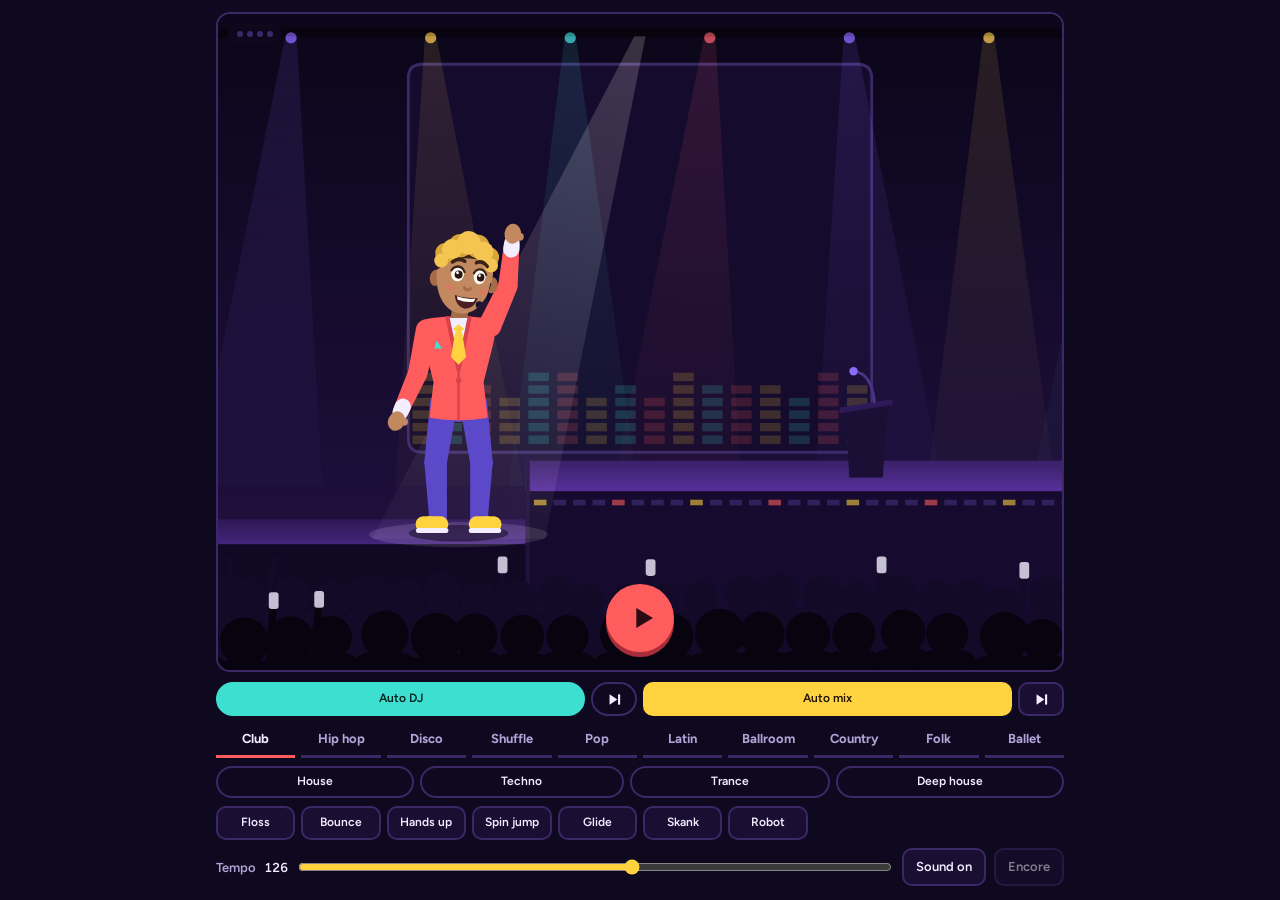
==== commit 06f999f3: "Dance Stage: a quality check kept beside the page, and the owner's verdicts on record _tests/dance/c" ====
--- a/dance/index.html
+++ b/dance/index.html
@@ -3044,16 +3044,17 @@
     lFoot: foot(p.lfx, p.lfy, p.lz, p.lPt), rFoot: foot(p.rfx, p.rfy, p.rz, p.rPt) };
 }
 const CLEAR = { head: 20, chest: 12, hip: 10, lElbow: 5, rElbow: 5, lHand: 5, rHand: 5, lFoot: 6, rFoot: 6 };      // how far the middle of each part stays above the floor
-function ground(p){                              // nothing goes through the floor. An arm that would reach below it folds at the elbow until the hand rests on it; a foot is brought up to it; and if anything is still under, the whole body rides up by that much
-  for (const a of ['l', 'r']){
-    const h = e => { const o = p[a + 'E']; p[a + 'E'] = e; const y = skeleton(p, 0)[a + 'Hand'][1] - CLEAR.lHand; p[a + 'E'] = o; return y; }, e0 = p[a + 'E'];
-    if (h(e0) >= 0) continue;
-    const dir = h(e0 + .3) > h(e0 - .3) ? 1 : -1; let far = 0;
-    for (let w = .3; w <= 2.7 && !far; w += .3) if (h(e0 + dir * w) >= 0) far = w;
-    if (!far) continue;
-    let lo = far - .3, hi = far; for (let i = 0; i < 7; i++){ const m = (lo + hi) / 2; if (h(e0 + dir * m) >= 0) hi = m; else lo = m; }
-    p[a + 'E'] = e0 + dir * hi;
-  }
+function ground(p){                              // nothing goes through the floor. An arm that would reach below it swings at the shoulder until the elbow clears, then folds at the elbow until the hand rests on it; a foot is brought up to it; and if anything is still under, the whole body rides up by that much
+  const fix = (a, key, joint) => {
+    const h = v => { const o = p[a + key]; p[a + key] = v; const y = skeleton(p, 0)[a + joint][1] - CLEAR.lHand; p[a + key] = o; return y; }, v0 = p[a + key];
+    if (h(v0) >= 0) return;
+    const dir = h(v0 + .3) > h(v0 - .3) ? 1 : -1; let far = 0;
+    for (let w = .3; w <= 2.7 && !far; w += .3) if (h(v0 + dir * w) >= 0) far = w;
+    if (!far) return;
+    let lo = far - .3, hi = far; for (let i = 0; i < 7; i++){ const m = (lo + hi) / 2; if (h(v0 + dir * m) >= 0) hi = m; else lo = m; }
+    p[a + key] = v0 + dir * hi;
+  };
+  for (const a of ['l', 'r']){ fix(a, 'S', 'Elbow'); fix(a, 'E', 'Hand'); }
   const cr = Math.cos(p.rot || 0);
   for (let i = 0; i < 3; i++){
     let j = skeleton(p, 0), d = 0;
@@ -3097,16 +3098,18 @@
     }
     return rows;
   },
-  picture(move, beat, W, H){                     // the dancer alone in the pose of that beat, as W by H cells each saying how much of it he covers, 0 to 9
+  picture(move, beat, W, H){                     // the dancer alone in the pose of that beat, as W by H cells each saying how much of it he fills and how brightly, 0 to 9
     const p = basePose(); MOVES[move](beat, p); ground(p);
-    const sc = Math.min(cv.width / 340, cv.height / 300), cw = cv.width / W, ch = cv.height / H, g = [];
-    ctx.save(); ctx.setTransform(1, 0, 0, 1, 0, 0); ctx.clearRect(0, 0, cv.width, cv.height); ctx.setTransform(sc, 0, 0, sc, cv.width / 2, cv.height * .82);
-    drawDancer(p, 0, 0); ctx.restore();
+    const ow = cv.width, oh = cv.height, c = 20, g = [];
+    cv.width = W * c; cv.height = H * c;         // a canvas of its own size for the moment, so that the picture does not depend on the window
+    const sc = Math.min(cv.width / 340, cv.height / 300);
+    ctx.setTransform(sc, 0, 0, sc, cv.width / 2, cv.height * .82); drawDancer(p, 0, 0);
     const d = ctx.getImageData(0, 0, cv.width, cv.height).data;
     for (let y = 0; y < H; y++) for (let x = 0; x < W; x++){
-      let a = 0; for (let j = 0; j < 4; j++) for (let i = 0; i < 4; i++) a += d[4 * (Math.floor((y + (j + .5) / 4) * ch) * cv.width + Math.floor((x + (i + .5) / 4) * cw)) + 3];
-      g.push(Math.round(a / 16 / 255 * 9));
-    }
+      let a = 0; for (let j = 0; j < c; j++) for (let i = 0; i < c; i++){ const q = 4 * ((y * c + j) * cv.width + x * c + i); a += d[q + 3] * (.5 + (d[q] * .3 + d[q + 1] * .59 + d[q + 2] * .11) / 510); }
+      g.push(Math.round(a / (c * c) / 255 * 9));
+    }
+    cv.width = ow; cv.height = oh;
     return g.join('');
   }
 };
